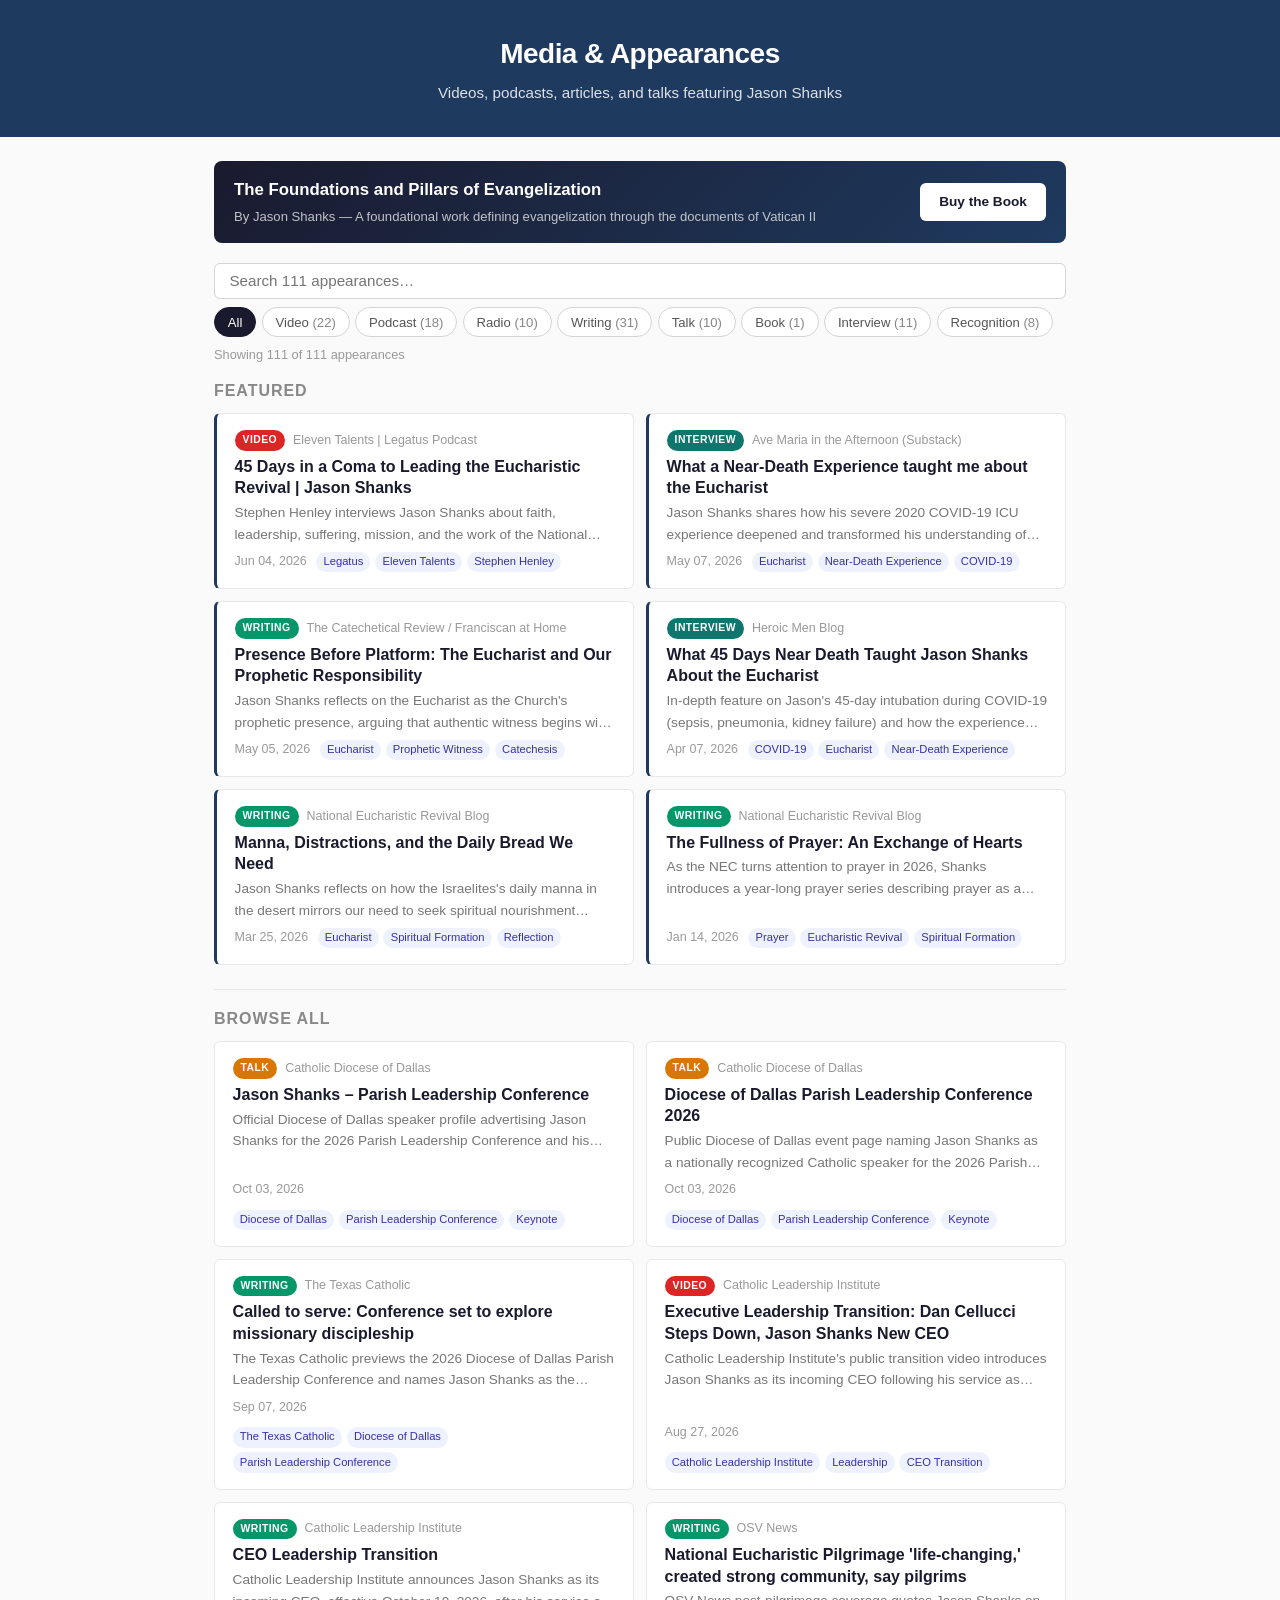
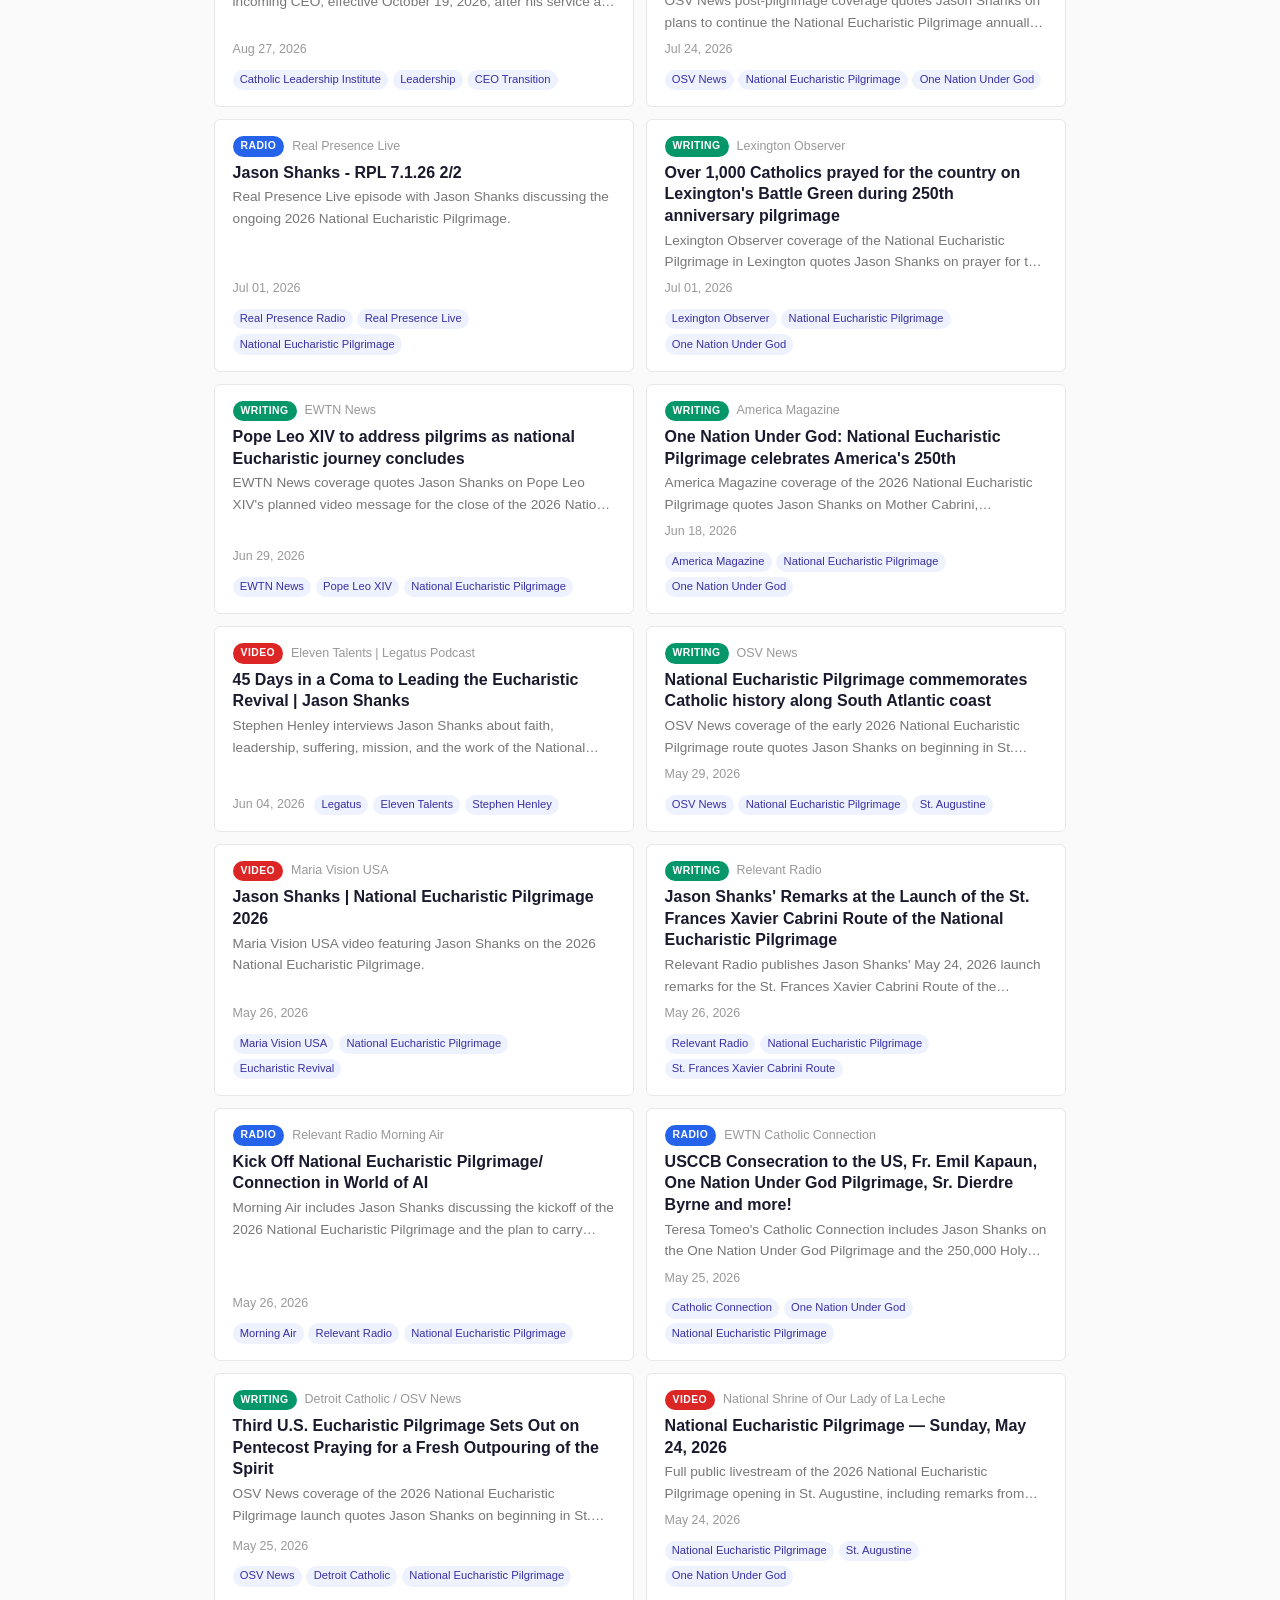
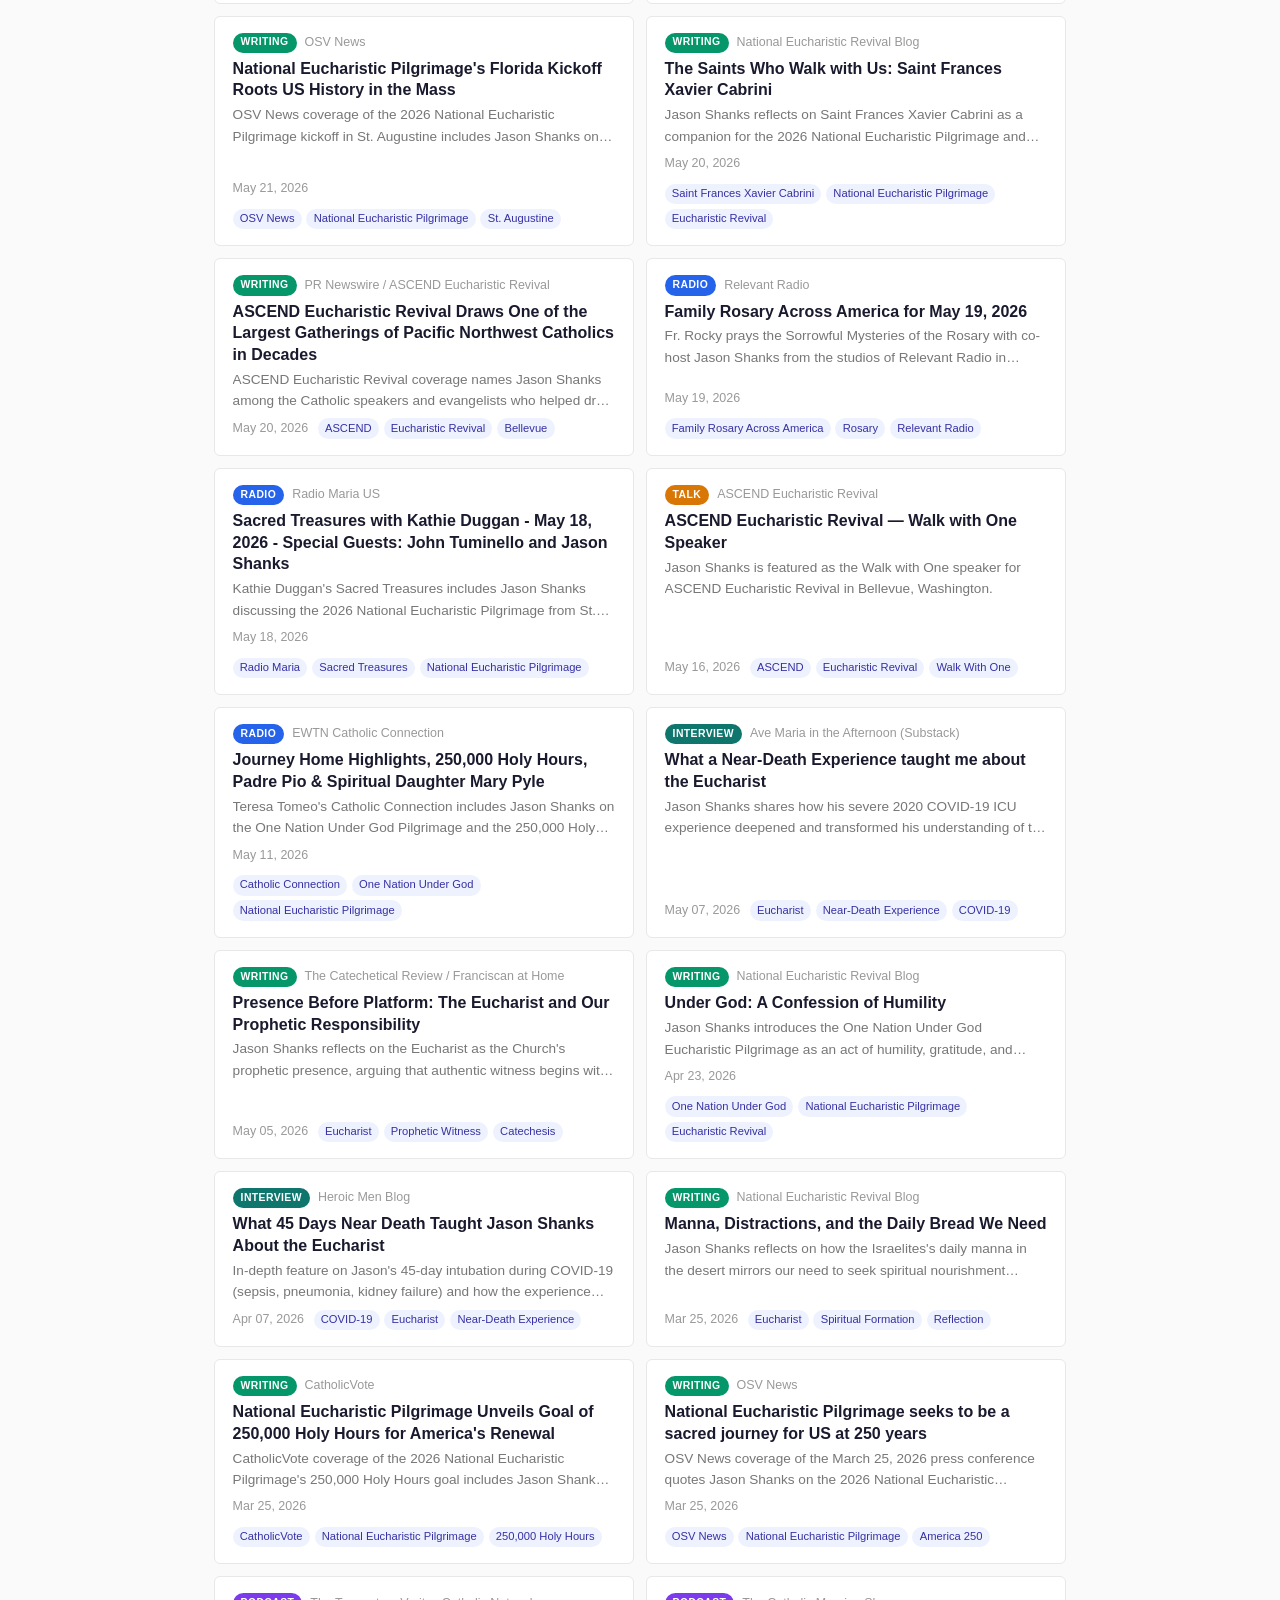
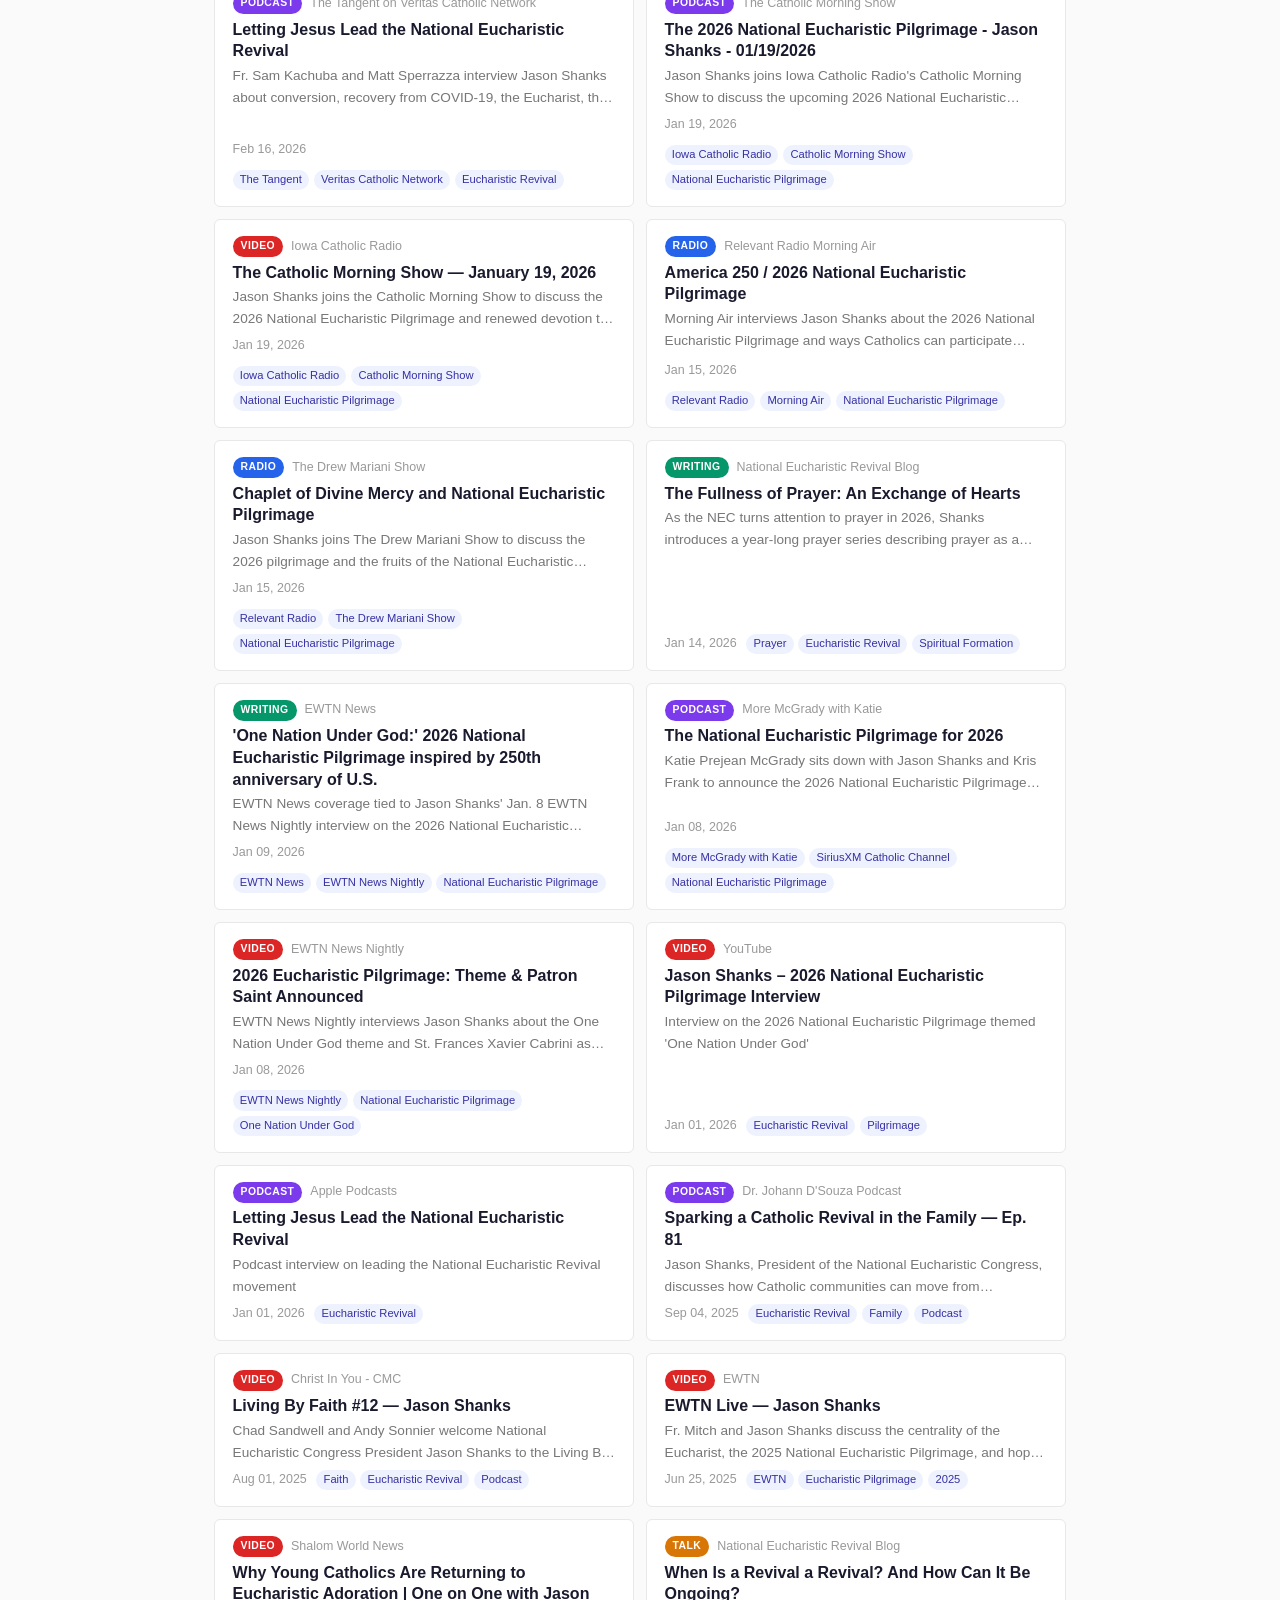
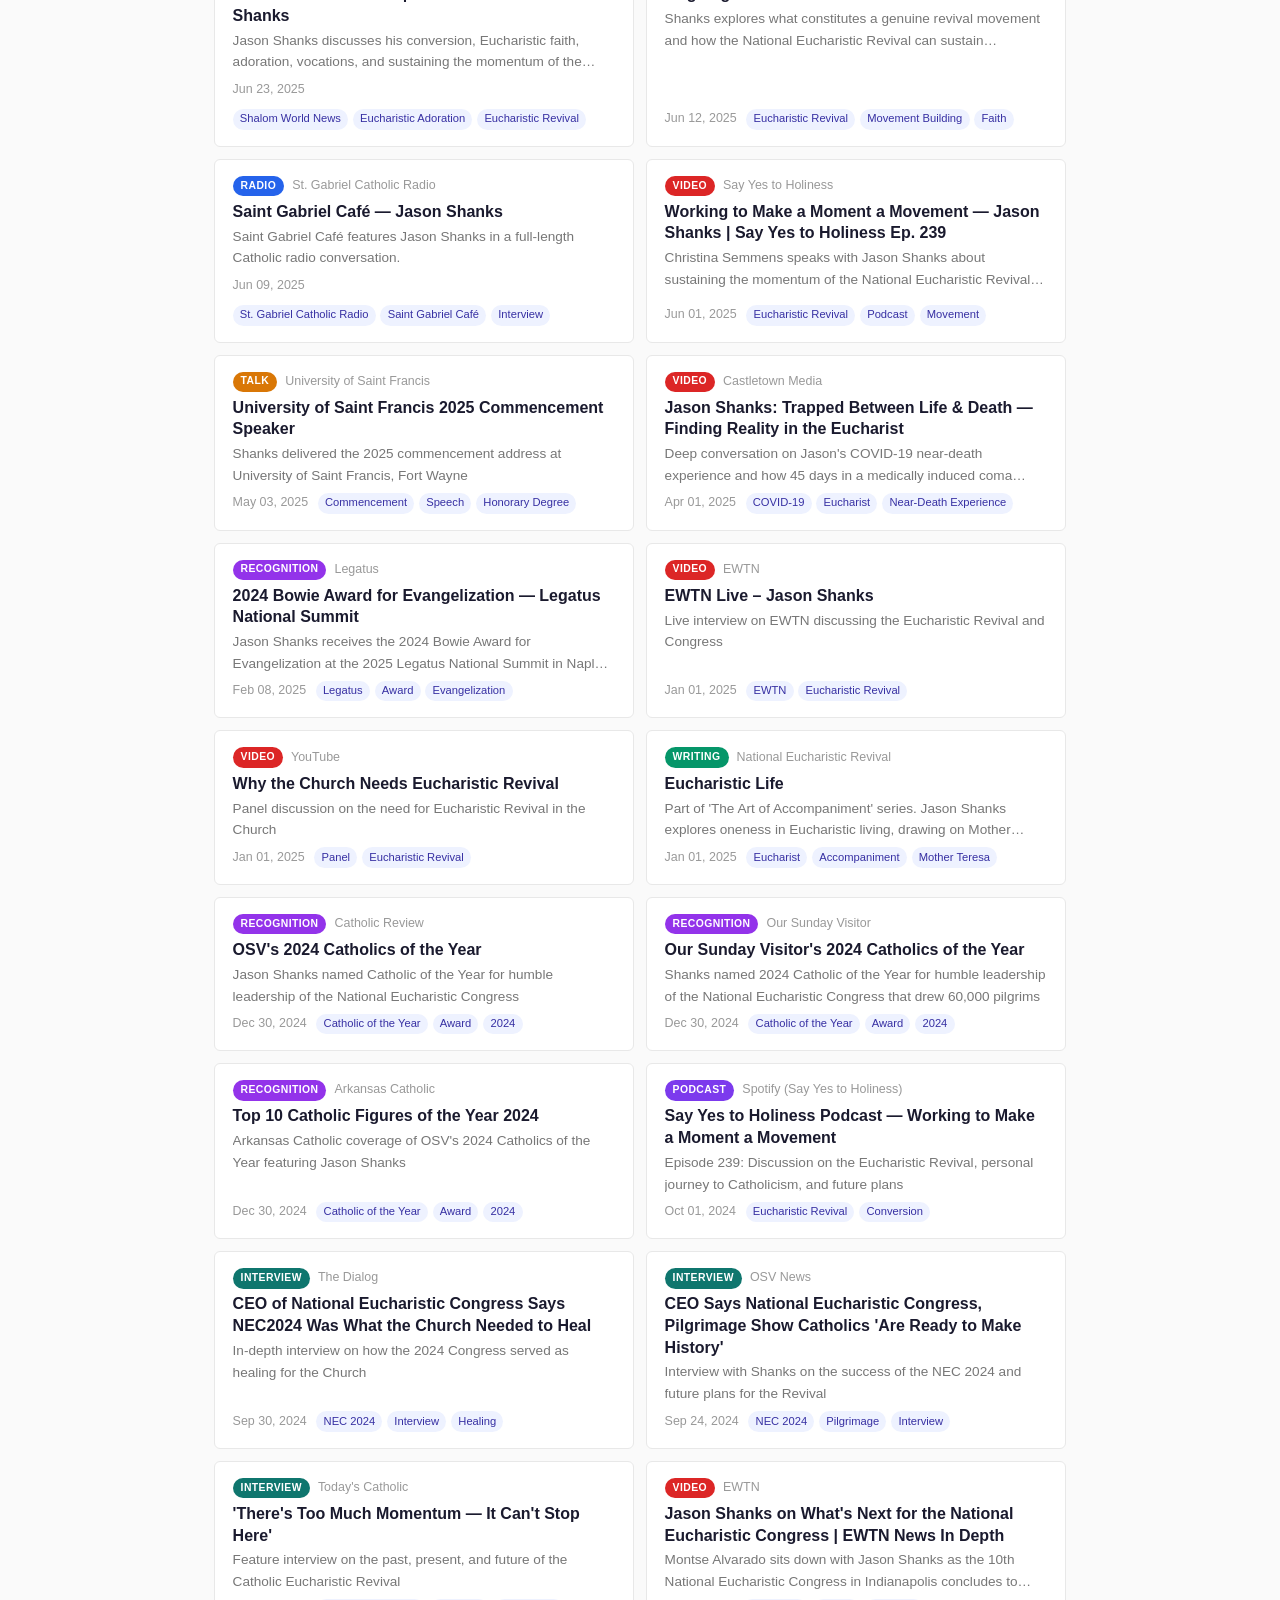
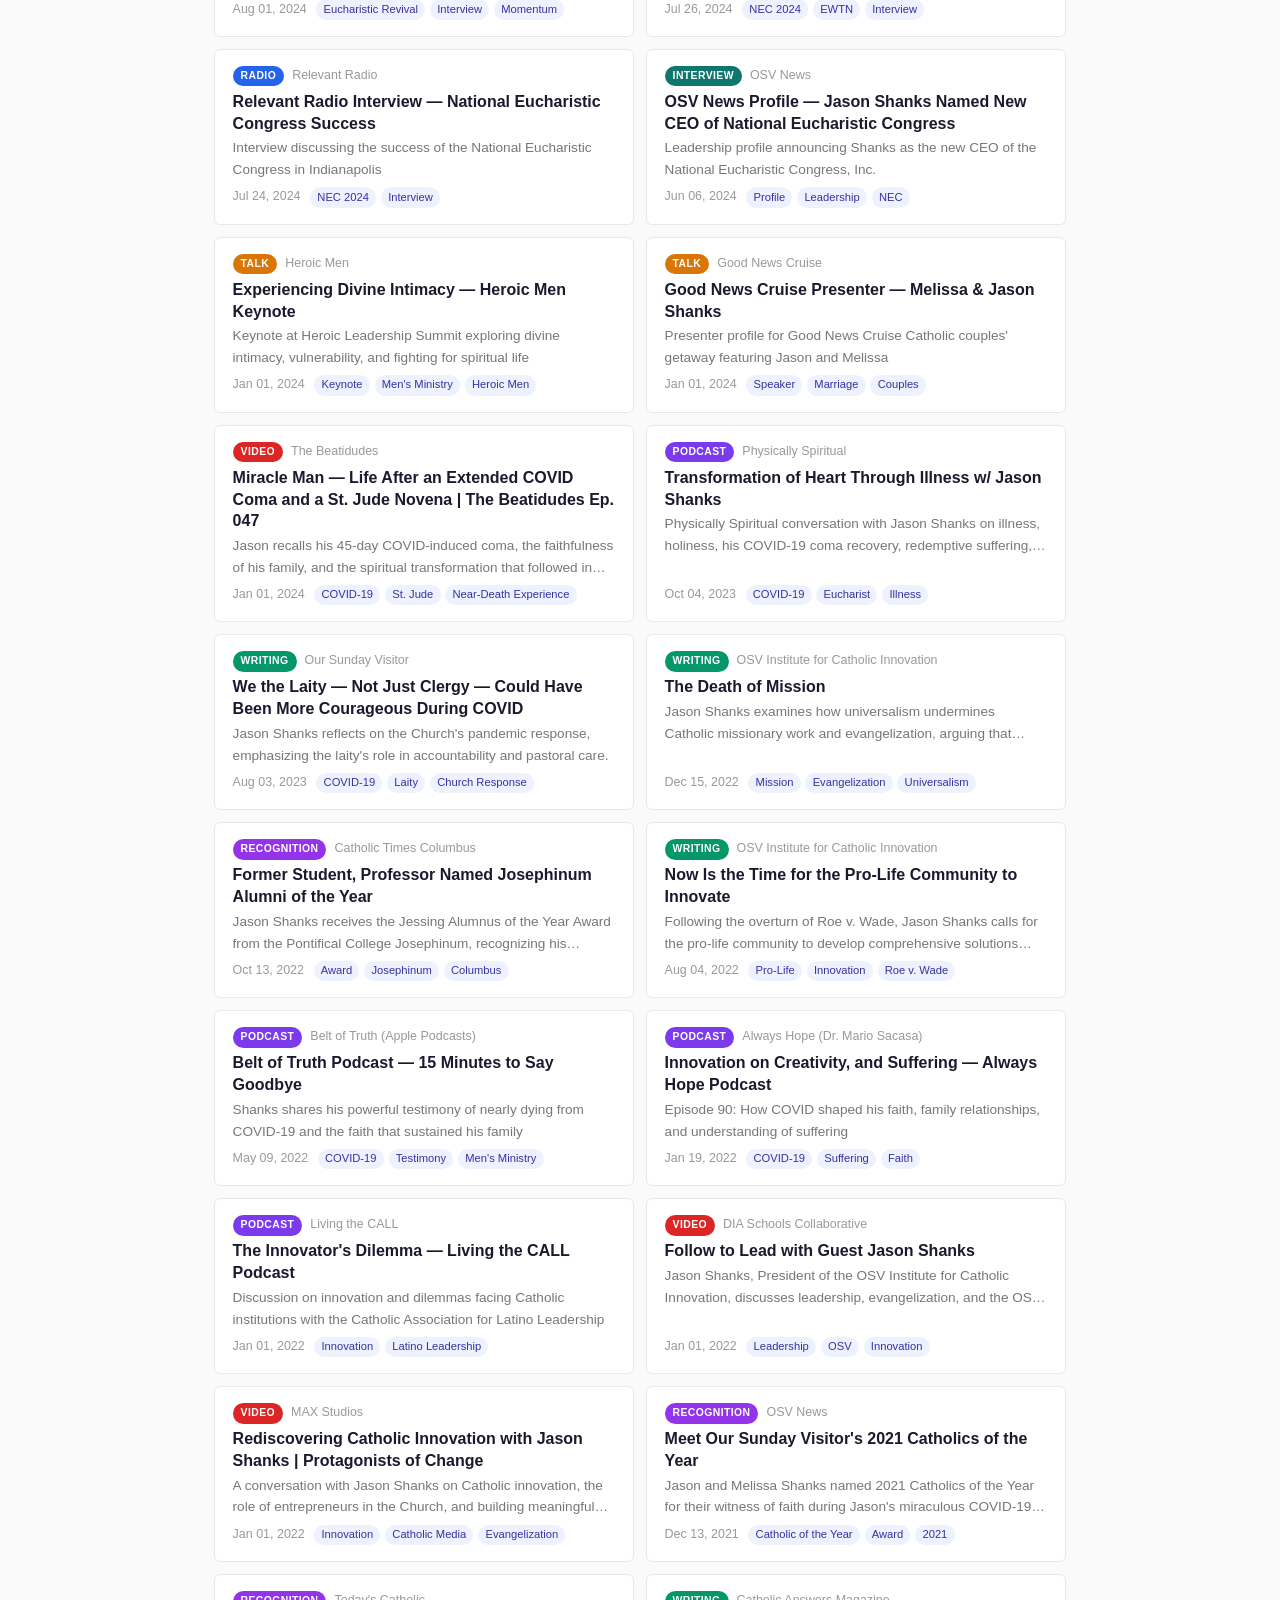
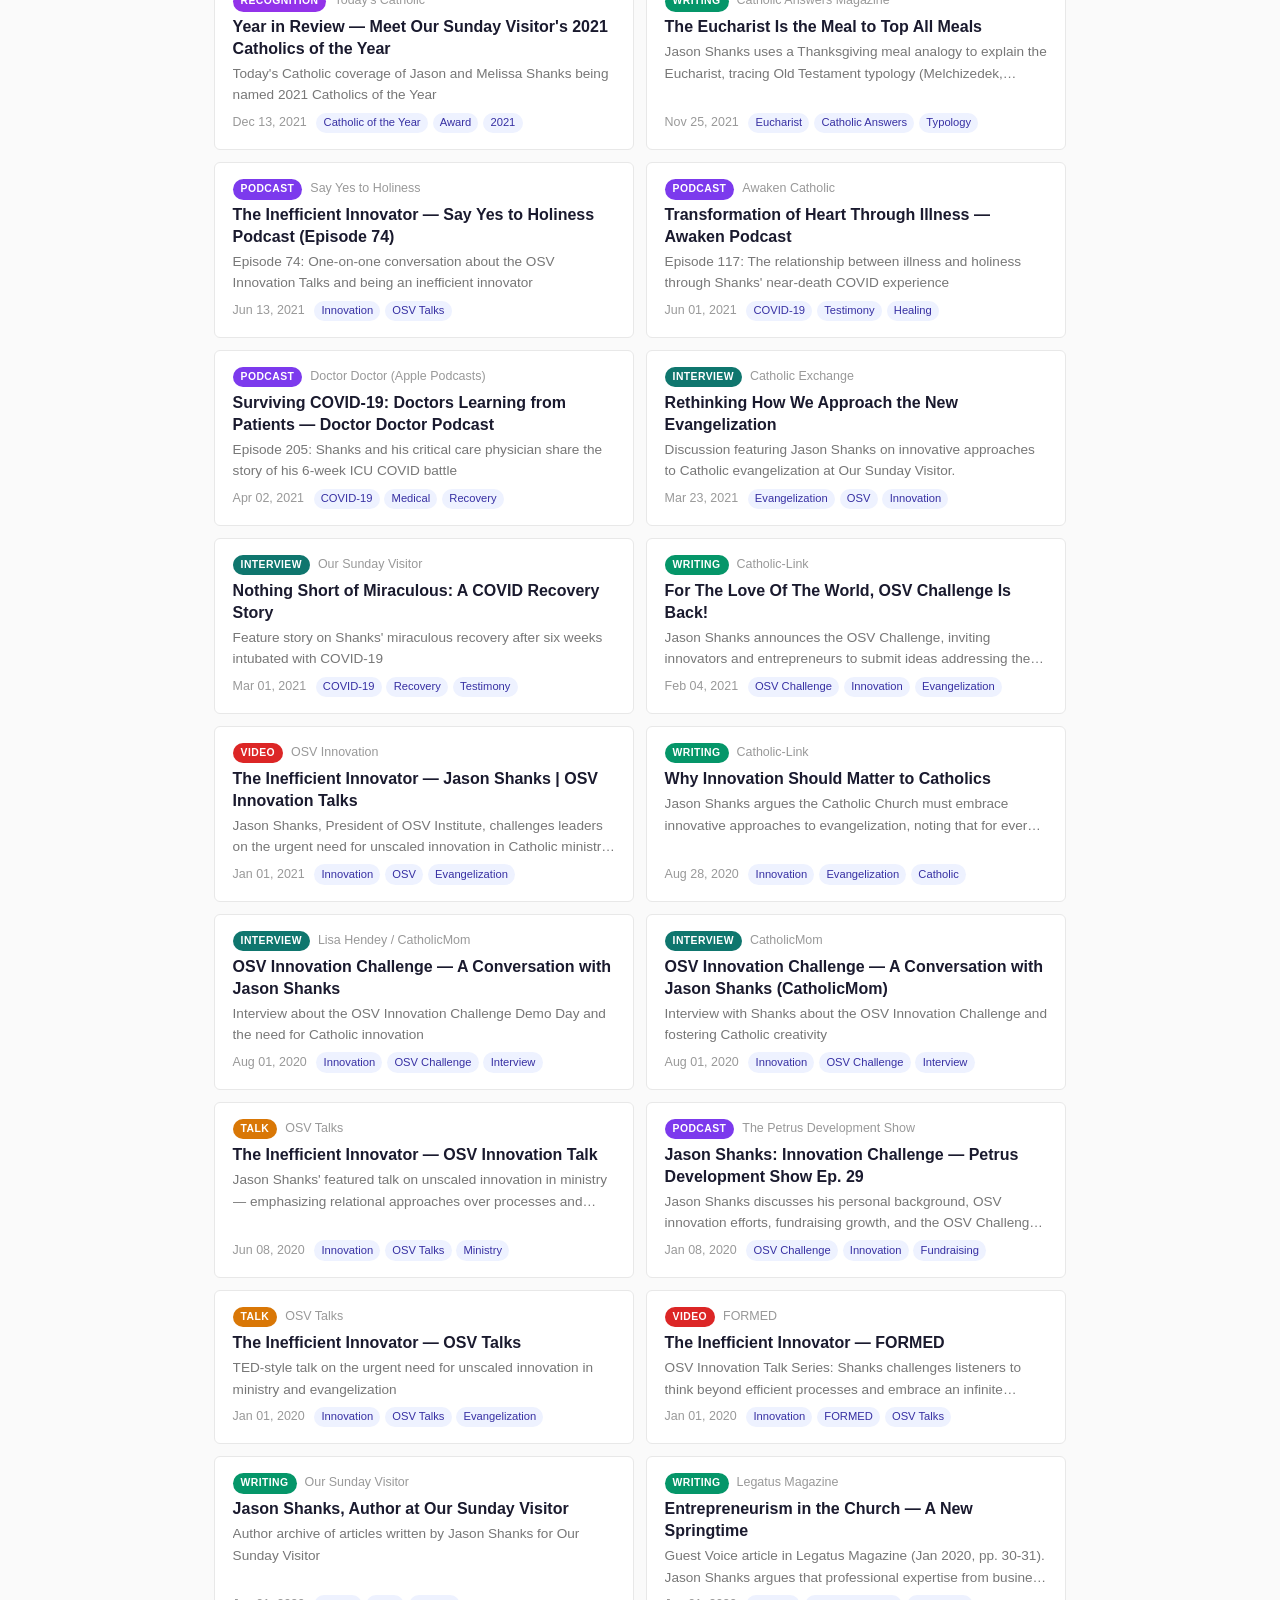
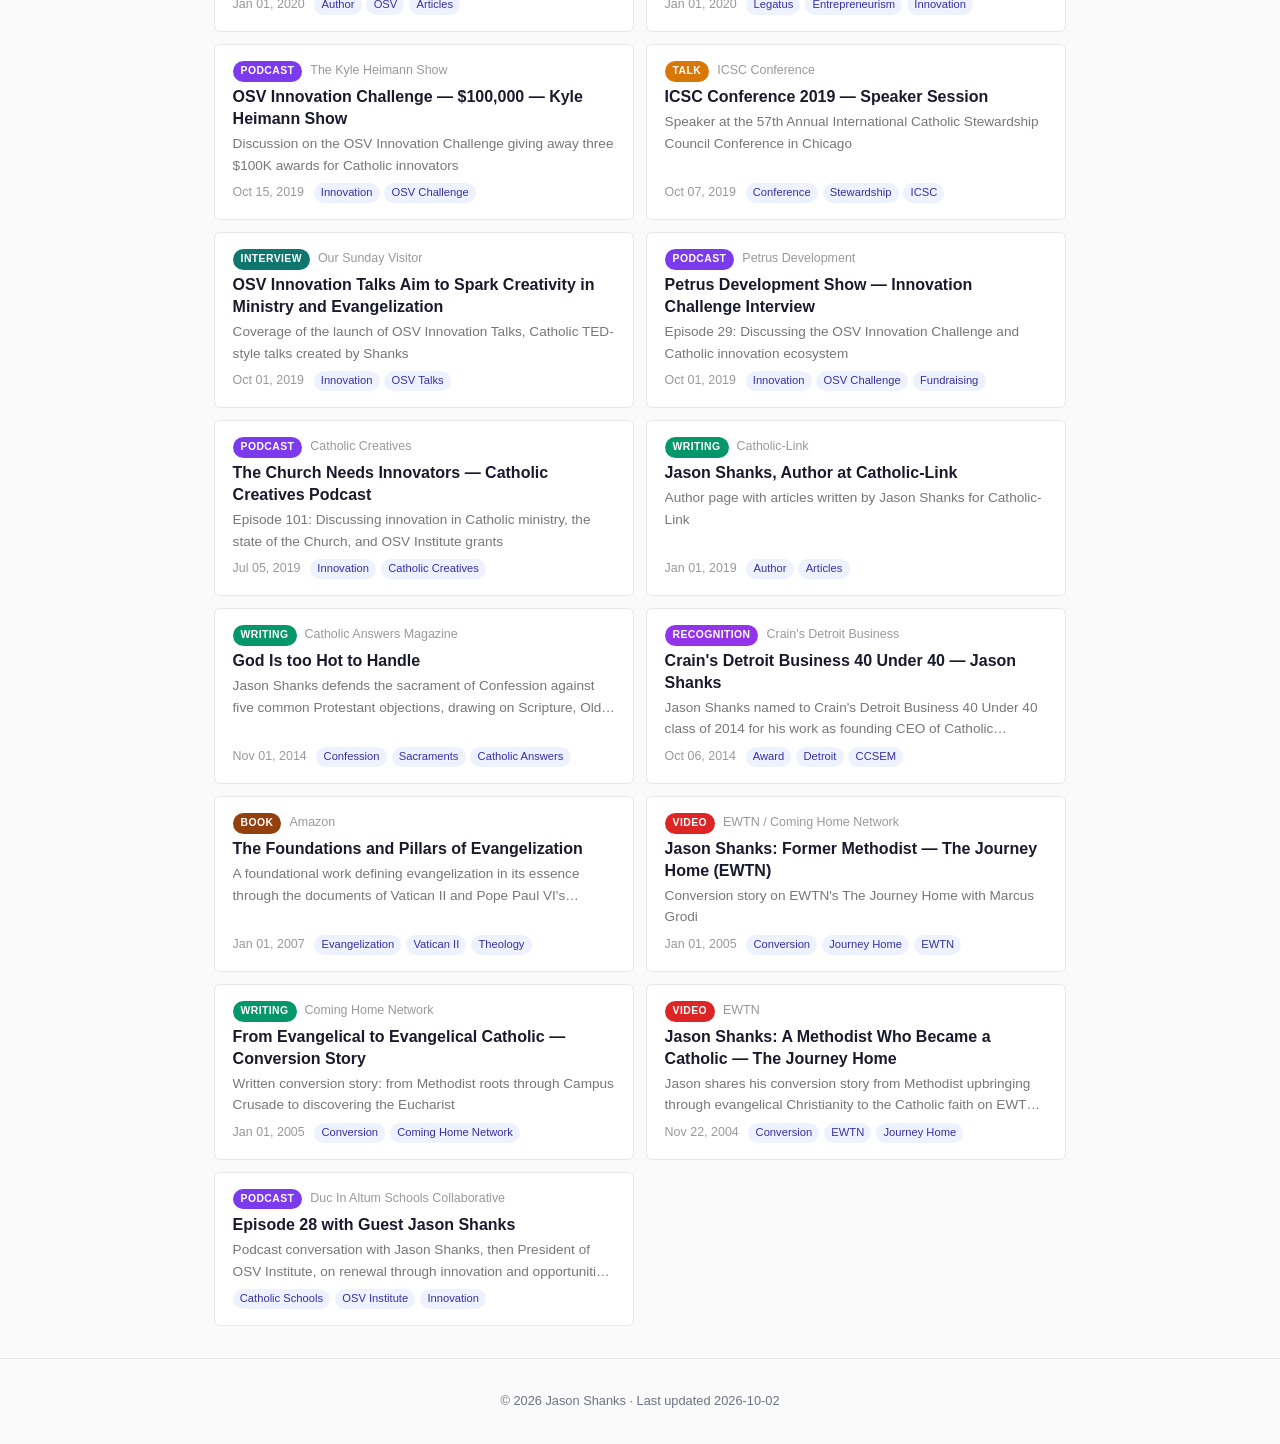
==== public/index.html @ f68cb401 "Add Dallas conference speaker profile" ====
<!DOCTYPE html>
<html lang="en">
<head>
  <meta charset="UTF-8">
  <meta name="viewport" content="width=device-width, initial-scale=1.0">
  <title>Media &amp; Appearances — Jason Shanks</title>
  <meta name="description" content="A living library of 111 media appearances by Jason Shanks — videos, podcasts, radio interviews, articles, and conference talks.">
  <meta property="og:title" content="Jason Shanks — Media &amp; Appearances">
  <meta property="og:description" content="111 videos, podcasts, articles, and talks by and featuring Jason Shanks.">
  <meta property="og:type" content="website">
  <link rel="canonical" href="https://jason-shanks-media.netlify.app/">
  <style>
    :root {
      --c-bg: #fafafa; --c-surface: #fff; --c-text: #1a1a2e;
      --c-muted: #6b7280; --c-accent: #1e3a5f;
      --c-border: #e5e7eb;
    }
    *, *::before, *::after { box-sizing: border-box; margin: 0; padding: 0; }
    body {
      font-family: -apple-system, BlinkMacSystemFont, "Segoe UI", Roboto,
        "Helvetica Neue", Arial, sans-serif;
      background: var(--c-bg); color: var(--c-text); line-height: 1.6;
      -webkit-font-smoothing: antialiased;
    }
    .jml-header {
      background: var(--c-accent); color: #fff;
      padding: 2rem 1.5rem; text-align: center;
    }
    .jml-header h1 { font-size: 1.75rem; font-weight: 700; letter-spacing: -.02em; margin-bottom: .25rem; }
    .jml-header p { font-size: .95rem; opacity: .85; }
    .jml-wrap { max-width: 900px; margin: 1.5rem auto 0; padding: 0 1.5rem; }
    .jml-footer {
      text-align: center; padding: 2rem 1rem; font-size: .8rem;
      color: var(--c-muted); border-top: 1px solid var(--c-border); margin-top: 2rem;
    }
    body.jml-embed .jml-header, body.jml-embed .jml-footer { display: none; }
    body.jml-embed { background: transparent; }

  /* ---------- Section Title ---------- */
  .jml-section-title { font-size: 1rem; font-weight: 600; color: #888;
    text-transform: uppercase; letter-spacing: .06em; margin-bottom: .6rem; }

  /* ---------- Featured Grid ---------- */
  .jml-featured-grid { display: grid;
    grid-template-columns: repeat(2, 1fr);
    gap: .75rem; margin-bottom: 1.5rem; }
  .jml-featured-grid .jml-card { border-left: 3px solid #1e3a5f; }

  /* ---------- Search & Filter Controls ---------- */
  .jml-controls { display: flex; flex-wrap: wrap; gap: .5rem; margin-bottom: .5rem; align-items: center; }
  .jml-search { flex: 1 1 240px; padding: .55rem .9rem; font-size: .95rem; font-family: inherit;
    border: 1px solid #d4d4d4; border-radius: 6px; background: #fff; }
  .jml-search:focus { outline: none; border-color: #1e3a5f; box-shadow: 0 0 0 3px rgba(30,58,95,.1); }
  .jml-filters { display: flex; gap: .35rem; flex-wrap: wrap; }
  .jml-fbtn { padding: .4rem .8rem; font-size: .82rem; font-family: inherit; font-weight: 500;
    border: 1px solid #d4d4d4; border-radius: 20px; background: #fff; color: #555;
    cursor: pointer; transition: all .15s; }
  .jml-fbtn:hover { border-color: #333; color: #333; }
  .jml-fbtn.active { background: #1a1a2e; color: #fff; border-color: #1a1a2e; }
  .jml-fcount { font-weight: 400; opacity: .7; }
  .jml-stats { font-size: .8rem; color: #999; margin-bottom: .8rem; }

  /* ---------- Card Grid (2 columns on desktop) ---------- */
  .jml-grid { display: grid; grid-template-columns: repeat(2, 1fr); gap: .75rem; }

  /* ---------- Card Styles ---------- */
  .jml-card { display: flex; flex-direction: column; padding: 1rem 1.1rem;
    border: 1px solid #e8e8e8; border-radius: 6px;
    text-decoration: none !important; color: inherit !important; background: #fff;
    transition: box-shadow .2s, transform .15s; }
  .jml-card:hover { box-shadow: 0 3px 10px rgba(0,0,0,.08); transform: translateY(-1px); }
  .jml-card[hidden] { display: none; }
  .jml-card-top { display: flex; align-items: center; gap: .5rem; margin-bottom: .3rem; }
  .jml-badge { display: inline-block; font-size: .65rem; font-weight: 600; text-transform: uppercase;
    letter-spacing: .04em; padding: .12rem .5rem; border-radius: 20px; color: #fff; }
  .jml-badge-Video { background: #dc2626; }
  .jml-badge-Podcast { background: #7c3aed; }
  .jml-badge-Radio { background: #2563eb; }
  .jml-badge-Writing { background: #059669; }
  .jml-badge-Talk { background: #d97706; }
  .jml-badge-Book { background: #92400e; }
  .jml-badge-Interview { background: #0f766e; }
  .jml-badge-Recognition { background: #9333ea; }
  .jml-source { font-size: .78rem; color: #999; }
  .jml-title { font-size: 1rem; font-weight: 600; line-height: 1.35; margin-bottom: .2rem; }
  .jml-desc { font-size: .85rem; color: #777; margin-bottom: .4rem;
    display: -webkit-box; -webkit-line-clamp: 2; -webkit-box-orient: vertical; overflow: hidden; }
  .jml-meta { display: flex; gap: .6rem; align-items: center; flex-wrap: wrap; margin-top: auto; }
  .jml-date { font-size: .78rem; color: #999; }
  .jml-tags { display: flex; gap: .3rem; flex-wrap: wrap; }
  .jml-tag { font-size: .7rem; padding: .08rem .45rem; background: #eef2ff; color: #3730a3; border-radius: 20px; }
  .jml-empty { text-align: center; padding: 2rem 1rem; color: #aaa; }

  /* ---------- CTA Banner ---------- */
  .jml-cta { display: flex; align-items: center; justify-content: space-between;
    padding: 1rem 1.25rem; margin-bottom: 1.2rem;
    background: linear-gradient(135deg, #1a1a2e 0%, #1e3a5f 100%);
    border-radius: 8px; color: #fff; text-decoration: none !important; gap: 1rem;
    transition: transform .15s, box-shadow .2s; }
  .jml-cta:hover { transform: translateY(-1px); box-shadow: 0 4px 14px rgba(30,58,95,.3); }
  .jml-cta-text { flex: 1; }
  .jml-cta-title { font-size: 1.05rem; font-weight: 700; margin-bottom: .15rem; color: #fff !important; }
  .jml-cta-sub { font-size: .82rem; opacity: .85; color: #e0e0e0 !important; }
  .jml-cta-btn { padding: .5rem 1.2rem; background: #fff; color: #1a1a2e;
    font-weight: 600; font-size: .85rem; border-radius: 6px; white-space: nowrap;
    text-decoration: none !important; }

  /* ---------- Section Divider ---------- */
  .jml-divider { border: none; border-top: 1px solid #e5e7eb; margin: 1.5rem 0 1rem; }

  /* ---------- Mobile (single column, stacked controls) ---------- */
  @media (max-width: 680px) {
    .jml-controls { flex-direction: column; }
    .jml-search { width: 100%; }
    .jml-title { font-size: .92rem; }
    .jml-featured-grid { grid-template-columns: 1fr; }
    .jml-grid { grid-template-columns: 1fr; }
    .jml-cta { flex-direction: column; text-align: center; }
  }

  </style>
</head>
<body>

  <header class="jml-header">
    <h1>Media &amp; Appearances</h1>
    <p>Videos, podcasts, articles, and talks featuring Jason Shanks</p>
  </header>

  <div class="jml-wrap">

    <a href="https://www.amazon.com/dp/B09J36FDP5" target="_blank" rel="noopener noreferrer" class="jml-cta">
      <div class="jml-cta-text">
        <div class="jml-cta-title">The Foundations and Pillars of Evangelization</div>
        <div class="jml-cta-sub">By Jason Shanks &mdash; A foundational work defining evangelization through the documents of Vatican II</div>
      </div>
      <span class="jml-cta-btn">Buy the Book</span>
    </a>

    <div class="jml-controls">
      <input type="search" class="jml-search" id="jml-search"
             placeholder="Search 111 appearances…"
             aria-label="Search media library">
      <div class="jml-filters" id="jml-filters" role="group" aria-label="Filter by category">
      <button class="jml-fbtn active" data-cat="All">All</button>
      <button class="jml-fbtn" data-cat="Video">Video <span class="jml-fcount">(22)</span></button>
      <button class="jml-fbtn" data-cat="Podcast">Podcast <span class="jml-fcount">(18)</span></button>
      <button class="jml-fbtn" data-cat="Radio">Radio <span class="jml-fcount">(10)</span></button>
      <button class="jml-fbtn" data-cat="Writing">Writing <span class="jml-fcount">(31)</span></button>
      <button class="jml-fbtn" data-cat="Talk">Talk <span class="jml-fcount">(10)</span></button>
      <button class="jml-fbtn" data-cat="Book">Book <span class="jml-fcount">(1)</span></button>
      <button class="jml-fbtn" data-cat="Interview">Interview <span class="jml-fcount">(11)</span></button>
      <button class="jml-fbtn" data-cat="Recognition">Recognition <span class="jml-fcount">(8)</span></button>

      </div>
    </div>
    <div class="jml-stats" id="jml-stats" aria-live="polite">Showing 111 of 111 appearances</div>

    <h2 class="jml-section-title">Featured</h2>
    <div class="jml-featured-grid">
<a href="https://www.youtube.com/watch?v=NBv9LXB83_w" target="_blank" rel="noopener noreferrer" class="jml-card jml-featured" data-category="Video">
  <div class="jml-card-top">
    <span class="jml-badge jml-badge-Video">Video</span>
    <span class="jml-source">Eleven Talents | Legatus Podcast</span>
  </div>
  <div class="jml-title">45 Days in a Coma to Leading the Eucharistic Revival | Jason Shanks</div>
  <div class="jml-desc">Stephen Henley interviews Jason Shanks about faith, leadership, suffering, mission, and the work of the National Eucharistic Revival.</div>
  <div class="jml-meta"><span class="jml-date">Jun 04, 2026</span><div class="jml-tags"><span class="jml-tag">Legatus</span><span class="jml-tag">Eleven Talents</span><span class="jml-tag">Stephen Henley</span></div></div>
</a>
<a href="https://avemariapm.substack.com/p/what-a-near-death-experience-taught" target="_blank" rel="noopener noreferrer" class="jml-card jml-featured" data-category="Interview">
  <div class="jml-card-top">
    <span class="jml-badge jml-badge-Interview">Interview</span>
    <span class="jml-source">Ave Maria in the Afternoon (Substack)</span>
  </div>
  <div class="jml-title">What a Near-Death Experience taught me about the Eucharist</div>
  <div class="jml-desc">Jason Shanks shares how his severe 2020 COVID-19 ICU experience deepened and transformed his understanding of the Eucharist.</div>
  <div class="jml-meta"><span class="jml-date">May 07, 2026</span><div class="jml-tags"><span class="jml-tag">Eucharist</span><span class="jml-tag">Near-Death Experience</span><span class="jml-tag">COVID-19</span></div></div>
</a>
<a href="https://franciscanathome.com/the-catechetical-review/articles/presence-platform-eucharist-and-our-prophetic-responsibility" target="_blank" rel="noopener noreferrer" class="jml-card jml-featured" data-category="Writing">
  <div class="jml-card-top">
    <span class="jml-badge jml-badge-Writing">Writing</span>
    <span class="jml-source">The Catechetical Review / Franciscan at Home</span>
  </div>
  <div class="jml-title">Presence Before Platform: The Eucharist and Our Prophetic Responsibility</div>
  <div class="jml-desc">Jason Shanks reflects on the Eucharist as the Church&#x27;s prophetic presence, arguing that authentic witness begins with Eucharistic presence before public platform.</div>
  <div class="jml-meta"><span class="jml-date">May 05, 2026</span><div class="jml-tags"><span class="jml-tag">Eucharist</span><span class="jml-tag">Prophetic Witness</span><span class="jml-tag">Catechesis</span></div></div>
</a>
<a href="https://blog.heroicmen.org/p/what-45-days-near-death-taught-jason" target="_blank" rel="noopener noreferrer" class="jml-card jml-featured" data-category="Interview">
  <div class="jml-card-top">
    <span class="jml-badge jml-badge-Interview">Interview</span>
    <span class="jml-source">Heroic Men Blog</span>
  </div>
  <div class="jml-title">What 45 Days Near Death Taught Jason Shanks About the Eucharist</div>
  <div class="jml-desc">In-depth feature on Jason&#x27;s 45-day intubation during COVID-19 (sepsis, pneumonia, kidney failure) and how the experience transformed his Eucharistic faith</div>
  <div class="jml-meta"><span class="jml-date">Apr 07, 2026</span><div class="jml-tags"><span class="jml-tag">COVID-19</span><span class="jml-tag">Eucharist</span><span class="jml-tag">Near-Death Experience</span></div></div>
</a>
<a href="https://www.eucharisticrevival.org/post/manna-distractions-and-the-daily-bread-we-need" target="_blank" rel="noopener noreferrer" class="jml-card jml-featured" data-category="Writing">
  <div class="jml-card-top">
    <span class="jml-badge jml-badge-Writing">Writing</span>
    <span class="jml-source">National Eucharistic Revival Blog</span>
  </div>
  <div class="jml-title">Manna, Distractions, and the Daily Bread We Need</div>
  <div class="jml-desc">Jason Shanks reflects on how the Israelites&#x27;s daily manna in the desert mirrors our need to seek spiritual nourishment without distraction in daily life</div>
  <div class="jml-meta"><span class="jml-date">Mar 25, 2026</span><div class="jml-tags"><span class="jml-tag">Eucharist</span><span class="jml-tag">Spiritual Formation</span><span class="jml-tag">Reflection</span></div></div>
</a>
<a href="https://www.eucharisticrevival.org/post/the-fullness-of-prayer-an-exchange-of-hearts" target="_blank" rel="noopener noreferrer" class="jml-card jml-featured" data-category="Writing">
  <div class="jml-card-top">
    <span class="jml-badge jml-badge-Writing">Writing</span>
    <span class="jml-source">National Eucharistic Revival Blog</span>
  </div>
  <div class="jml-title">The Fullness of Prayer: An Exchange of Hearts</div>
  <div class="jml-desc">As the NEC turns attention to prayer in 2026, Shanks introduces a year-long prayer series describing prayer as a profound mutual exchange with God</div>
  <div class="jml-meta"><span class="jml-date">Jan 14, 2026</span><div class="jml-tags"><span class="jml-tag">Prayer</span><span class="jml-tag">Eucharistic Revival</span><span class="jml-tag">Spiritual Formation</span></div></div>
</a>
    </div>

    <hr class="jml-divider">

    <h2 class="jml-section-title">Browse All</h2>
    <main class="jml-grid" id="jml-grid">
<a href="https://conference.dallascatholic.org/speakers/jason-shanks/" target="_blank" rel="noopener noreferrer" class="jml-card" data-category="Talk">
  <div class="jml-card-top">
    <span class="jml-badge jml-badge-Talk">Talk</span>
    <span class="jml-source">Catholic Diocese of Dallas</span>
  </div>
  <div class="jml-title">Jason Shanks – Parish Leadership Conference</div>
  <div class="jml-desc">Official Diocese of Dallas speaker profile advertising Jason Shanks for the 2026 Parish Leadership Conference and his English-language session, &quot;Missionary Discipleship: Called and Sent Forth.&quot;</div>
  <div class="jml-meta"><span class="jml-date">Oct 03, 2026</span><div class="jml-tags"><span class="jml-tag">Diocese of Dallas</span><span class="jml-tag">Parish Leadership Conference</span><span class="jml-tag">Keynote</span></div></div>
</a>
<a href="https://dallascatholic.org/event/diocese-of-dallas-parish-leadership-conference-2026/" target="_blank" rel="noopener noreferrer" class="jml-card" data-category="Talk">
  <div class="jml-card-top">
    <span class="jml-badge jml-badge-Talk">Talk</span>
    <span class="jml-source">Catholic Diocese of Dallas</span>
  </div>
  <div class="jml-title">Diocese of Dallas Parish Leadership Conference 2026</div>
  <div class="jml-desc">Public Diocese of Dallas event page naming Jason Shanks as a nationally recognized Catholic speaker for the 2026 Parish Leadership Conference at Bishop Lynch High School.</div>
  <div class="jml-meta"><span class="jml-date">Oct 03, 2026</span><div class="jml-tags"><span class="jml-tag">Diocese of Dallas</span><span class="jml-tag">Parish Leadership Conference</span><span class="jml-tag">Keynote</span></div></div>
</a>
<a href="https://texascatholic.com/called-to-serve-conference-set-to-explore-missionary-discipleship/" target="_blank" rel="noopener noreferrer" class="jml-card" data-category="Writing">
  <div class="jml-card-top">
    <span class="jml-badge jml-badge-Writing">Writing</span>
    <span class="jml-source">The Texas Catholic</span>
  </div>
  <div class="jml-title">Called to serve: Conference set to explore missionary discipleship</div>
  <div class="jml-desc">The Texas Catholic previews the 2026 Diocese of Dallas Parish Leadership Conference and names Jason Shanks as the English-language keynote speaker on missionary discipleship.</div>
  <div class="jml-meta"><span class="jml-date">Sep 07, 2026</span><div class="jml-tags"><span class="jml-tag">The Texas Catholic</span><span class="jml-tag">Diocese of Dallas</span><span class="jml-tag">Parish Leadership Conference</span></div></div>
</a>
<a href="https://vimeo.com/1221796406" target="_blank" rel="noopener noreferrer" class="jml-card" data-category="Video">
  <div class="jml-card-top">
    <span class="jml-badge jml-badge-Video">Video</span>
    <span class="jml-source">Catholic Leadership Institute</span>
  </div>
  <div class="jml-title">Executive Leadership Transition: Dan Cellucci Steps Down, Jason Shanks New CEO</div>
  <div class="jml-desc">Catholic Leadership Institute&#x27;s public transition video introduces Jason Shanks as its incoming CEO following his service as president of the National Eucharistic Congress.</div>
  <div class="jml-meta"><span class="jml-date">Aug 27, 2026</span><div class="jml-tags"><span class="jml-tag">Catholic Leadership Institute</span><span class="jml-tag">Leadership</span><span class="jml-tag">CEO Transition</span></div></div>
</a>
<a href="https://www.catholicleaders.org/news/executive-leadership-transition" target="_blank" rel="noopener noreferrer" class="jml-card" data-category="Writing">
  <div class="jml-card-top">
    <span class="jml-badge jml-badge-Writing">Writing</span>
    <span class="jml-source">Catholic Leadership Institute</span>
  </div>
  <div class="jml-title">CEO Leadership Transition</div>
  <div class="jml-desc">Catholic Leadership Institute announces Jason Shanks as its incoming CEO, effective October 19, 2026, after his service as president of the National Eucharistic Congress.</div>
  <div class="jml-meta"><span class="jml-date">Aug 27, 2026</span><div class="jml-tags"><span class="jml-tag">Catholic Leadership Institute</span><span class="jml-tag">Leadership</span><span class="jml-tag">CEO Transition</span></div></div>
</a>
<a href="https://www.osvnews.com/national-eucharistic-pilgrimage-life-changing-created-strong-community-say-pilgrims/" target="_blank" rel="noopener noreferrer" class="jml-card" data-category="Writing">
  <div class="jml-card-top">
    <span class="jml-badge jml-badge-Writing">Writing</span>
    <span class="jml-source">OSV News</span>
  </div>
  <div class="jml-title">National Eucharistic Pilgrimage &#x27;life-changing,&#x27; created strong community, say pilgrims</div>
  <div class="jml-desc">OSV News post-pilgrimage coverage quotes Jason Shanks on plans to continue the National Eucharistic Pilgrimage annually through at least 2029 and the Eucharist as God&#x27;s answer for healing, conversion, and unity.</div>
  <div class="jml-meta"><span class="jml-date">Jul 24, 2026</span><div class="jml-tags"><span class="jml-tag">OSV News</span><span class="jml-tag">National Eucharistic Pilgrimage</span><span class="jml-tag">One Nation Under God</span></div></div>
</a>
<a href="https://podcasts.apple.com/us/podcast/jason-shanks-rpl-7-1-26-2-2/id878903086?i=1000775064213" target="_blank" rel="noopener noreferrer" class="jml-card" data-category="Radio">
  <div class="jml-card-top">
    <span class="jml-badge jml-badge-Radio">Radio</span>
    <span class="jml-source">Real Presence Live</span>
  </div>
  <div class="jml-title">Jason Shanks - RPL 7.1.26 2/2</div>
  <div class="jml-desc">Real Presence Live episode with Jason Shanks discussing the ongoing 2026 National Eucharistic Pilgrimage.</div>
  <div class="jml-meta"><span class="jml-date">Jul 01, 2026</span><div class="jml-tags"><span class="jml-tag">Real Presence Radio</span><span class="jml-tag">Real Presence Live</span><span class="jml-tag">National Eucharistic Pilgrimage</span></div></div>
</a>
<a href="https://lexobserver.org/2026/07/01/national-eucharistic-congress-prays-for-country-on-lexington-battle-green/" target="_blank" rel="noopener noreferrer" class="jml-card" data-category="Writing">
  <div class="jml-card-top">
    <span class="jml-badge jml-badge-Writing">Writing</span>
    <span class="jml-source">Lexington Observer</span>
  </div>
  <div class="jml-title">Over 1,000 Catholics prayed for the country on Lexington&#x27;s Battle Green during 250th anniversary pilgrimage</div>
  <div class="jml-desc">Lexington Observer coverage of the National Eucharistic Pilgrimage in Lexington quotes Jason Shanks on prayer for the country during America&#x27;s 250th anniversary.</div>
  <div class="jml-meta"><span class="jml-date">Jul 01, 2026</span><div class="jml-tags"><span class="jml-tag">Lexington Observer</span><span class="jml-tag">National Eucharistic Pilgrimage</span><span class="jml-tag">One Nation Under God</span></div></div>
</a>
<a href="https://www.ewtnnews.com/world/us/pope-leo-xiv-to-address-pilgrims-as-national-eucharistic-journey-concludes" target="_blank" rel="noopener noreferrer" class="jml-card" data-category="Writing">
  <div class="jml-card-top">
    <span class="jml-badge jml-badge-Writing">Writing</span>
    <span class="jml-source">EWTN News</span>
  </div>
  <div class="jml-title">Pope Leo XIV to address pilgrims as national Eucharistic journey concludes</div>
  <div class="jml-desc">EWTN News coverage quotes Jason Shanks on Pope Leo XIV&#x27;s planned video message for the close of the 2026 National Eucharistic Pilgrimage in Philadelphia.</div>
  <div class="jml-meta"><span class="jml-date">Jun 29, 2026</span><div class="jml-tags"><span class="jml-tag">EWTN News</span><span class="jml-tag">Pope Leo XIV</span><span class="jml-tag">National Eucharistic Pilgrimage</span></div></div>
</a>
<a href="https://www.americamagazine.org/politics-society/dispatches/2026/06/18/national-eucharistic-pilgrimage-america-250th-cabrini-immigration/" target="_blank" rel="noopener noreferrer" class="jml-card" data-category="Writing">
  <div class="jml-card-top">
    <span class="jml-badge jml-badge-Writing">Writing</span>
    <span class="jml-source">America Magazine</span>
  </div>
  <div class="jml-title">One Nation Under God: National Eucharistic Pilgrimage celebrates America&#x27;s 250th</div>
  <div class="jml-desc">America Magazine coverage of the 2026 National Eucharistic Pilgrimage quotes Jason Shanks on Mother Cabrini, Eucharistic service, national belonging, and Catholic history before 1776.</div>
  <div class="jml-meta"><span class="jml-date">Jun 18, 2026</span><div class="jml-tags"><span class="jml-tag">America Magazine</span><span class="jml-tag">National Eucharistic Pilgrimage</span><span class="jml-tag">One Nation Under God</span></div></div>
</a>
<a href="https://www.youtube.com/watch?v=NBv9LXB83_w" target="_blank" rel="noopener noreferrer" class="jml-card" data-category="Video">
  <div class="jml-card-top">
    <span class="jml-badge jml-badge-Video">Video</span>
    <span class="jml-source">Eleven Talents | Legatus Podcast</span>
  </div>
  <div class="jml-title">45 Days in a Coma to Leading the Eucharistic Revival | Jason Shanks</div>
  <div class="jml-desc">Stephen Henley interviews Jason Shanks about faith, leadership, suffering, mission, and the work of the National Eucharistic Revival.</div>
  <div class="jml-meta"><span class="jml-date">Jun 04, 2026</span><div class="jml-tags"><span class="jml-tag">Legatus</span><span class="jml-tag">Eleven Talents</span><span class="jml-tag">Stephen Henley</span></div></div>
</a>
<a href="https://www.osvnews.com/national-eucharistic-pilgrimage-commemorates-catholic-history-along-south-atlantic-coast/" target="_blank" rel="noopener noreferrer" class="jml-card" data-category="Writing">
  <div class="jml-card-top">
    <span class="jml-badge jml-badge-Writing">Writing</span>
    <span class="jml-source">OSV News</span>
  </div>
  <div class="jml-title">National Eucharistic Pilgrimage commemorates Catholic history along South Atlantic coast</div>
  <div class="jml-desc">OSV News coverage of the early 2026 National Eucharistic Pilgrimage route quotes Jason Shanks on beginning in St. Augustine and returning to the Catholic roots of Mass and the Eucharist.</div>
  <div class="jml-meta"><span class="jml-date">May 29, 2026</span><div class="jml-tags"><span class="jml-tag">OSV News</span><span class="jml-tag">National Eucharistic Pilgrimage</span><span class="jml-tag">St. Augustine</span></div></div>
</a>
<a href="https://www.youtube.com/watch?v=NTOhhGqPCdk" target="_blank" rel="noopener noreferrer" class="jml-card" data-category="Video">
  <div class="jml-card-top">
    <span class="jml-badge jml-badge-Video">Video</span>
    <span class="jml-source">Maria Vision USA</span>
  </div>
  <div class="jml-title">Jason Shanks | National Eucharistic Pilgrimage 2026</div>
  <div class="jml-desc">Maria Vision USA video featuring Jason Shanks on the 2026 National Eucharistic Pilgrimage.</div>
  <div class="jml-meta"><span class="jml-date">May 26, 2026</span><div class="jml-tags"><span class="jml-tag">Maria Vision USA</span><span class="jml-tag">National Eucharistic Pilgrimage</span><span class="jml-tag">Eucharistic Revival</span></div></div>
</a>
<a href="https://relevantradio.com/2026/05/jason-shanks-remarks-at-the-launch-of-the-st-frances-xavier-cabrini-route-of-the-national-eucharistic-pilgrimage/" target="_blank" rel="noopener noreferrer" class="jml-card" data-category="Writing">
  <div class="jml-card-top">
    <span class="jml-badge jml-badge-Writing">Writing</span>
    <span class="jml-source">Relevant Radio</span>
  </div>
  <div class="jml-title">Jason Shanks&#x27; Remarks at the Launch of the St. Frances Xavier Cabrini Route of the National Eucharistic Pilgrimage</div>
  <div class="jml-desc">Relevant Radio publishes Jason Shanks&#x27; May 24, 2026 launch remarks for the St. Frances Xavier Cabrini Route of the National Eucharistic Pilgrimage.</div>
  <div class="jml-meta"><span class="jml-date">May 26, 2026</span><div class="jml-tags"><span class="jml-tag">Relevant Radio</span><span class="jml-tag">National Eucharistic Pilgrimage</span><span class="jml-tag">St. Frances Xavier Cabrini Route</span></div></div>
</a>
<a href="https://omny.fm/shows/morning-air/kick-off-national-eucharistic-pilgrimage-connection-in-world-of-ai" target="_blank" rel="noopener noreferrer" class="jml-card" data-category="Radio">
  <div class="jml-card-top">
    <span class="jml-badge jml-badge-Radio">Radio</span>
    <span class="jml-source">Relevant Radio Morning Air</span>
  </div>
  <div class="jml-title">Kick Off National Eucharistic Pilgrimage/ Connection in World of AI</div>
  <div class="jml-desc">Morning Air includes Jason Shanks discussing the kickoff of the 2026 National Eucharistic Pilgrimage and the plan to carry Jesus in the Eucharist along the East Coast through July 4.</div>
  <div class="jml-meta"><span class="jml-date">May 26, 2026</span><div class="jml-tags"><span class="jml-tag">Morning Air</span><span class="jml-tag">Relevant Radio</span><span class="jml-tag">National Eucharistic Pilgrimage</span></div></div>
</a>
<a href="https://ondemand.ewtn.com/Home/Play/en/~CB20260525" target="_blank" rel="noopener noreferrer" class="jml-card" data-category="Radio">
  <div class="jml-card-top">
    <span class="jml-badge jml-badge-Radio">Radio</span>
    <span class="jml-source">EWTN Catholic Connection</span>
  </div>
  <div class="jml-title">USCCB Consecration to the US, Fr. Emil Kapaun, One Nation Under God Pilgrimage, Sr. Dierdre Byrne and more!</div>
  <div class="jml-desc">Teresa Tomeo&#x27;s Catholic Connection includes Jason Shanks on the One Nation Under God Pilgrimage and the 250,000 Holy Hours campaign.</div>
  <div class="jml-meta"><span class="jml-date">May 25, 2026</span><div class="jml-tags"><span class="jml-tag">Catholic Connection</span><span class="jml-tag">One Nation Under God</span><span class="jml-tag">National Eucharistic Pilgrimage</span></div></div>
</a>
<a href="https://www.detroitcatholic.com/news/third-u-s-eucharistic-pilgrimage-sets-out-on-pentecost-praying-for-a-fresh-outpouring-of-the-spirit" target="_blank" rel="noopener noreferrer" class="jml-card" data-category="Writing">
  <div class="jml-card-top">
    <span class="jml-badge jml-badge-Writing">Writing</span>
    <span class="jml-source">Detroit Catholic / OSV News</span>
  </div>
  <div class="jml-title">Third U.S. Eucharistic Pilgrimage Sets Out on Pentecost Praying for a Fresh Outpouring of the Spirit</div>
  <div class="jml-desc">OSV News coverage of the 2026 National Eucharistic Pilgrimage launch quotes Jason Shanks on beginning in St. Augustine, America&#x27;s Catholic roots, and unity in diversity.</div>
  <div class="jml-meta"><span class="jml-date">May 25, 2026</span><div class="jml-tags"><span class="jml-tag">OSV News</span><span class="jml-tag">Detroit Catholic</span><span class="jml-tag">National Eucharistic Pilgrimage</span></div></div>
</a>
<a href="https://www.youtube.com/watch?v=HaVeOb3vWfU" target="_blank" rel="noopener noreferrer" class="jml-card" data-category="Video">
  <div class="jml-card-top">
    <span class="jml-badge jml-badge-Video">Video</span>
    <span class="jml-source">National Shrine of Our Lady of La Leche</span>
  </div>
  <div class="jml-title">National Eucharistic Pilgrimage — Sunday, May 24, 2026</div>
  <div class="jml-desc">Full public livestream of the 2026 National Eucharistic Pilgrimage opening in St. Augustine, including remarks from Jason Shanks.</div>
  <div class="jml-meta"><span class="jml-date">May 24, 2026</span><div class="jml-tags"><span class="jml-tag">National Eucharistic Pilgrimage</span><span class="jml-tag">St. Augustine</span><span class="jml-tag">One Nation Under God</span></div></div>
</a>
<a href="https://www.osvnews.com/national-eucharistic-pilgrimages-florida-kickoff-roots-us-history-in-the-mass/" target="_blank" rel="noopener noreferrer" class="jml-card" data-category="Writing">
  <div class="jml-card-top">
    <span class="jml-badge jml-badge-Writing">Writing</span>
    <span class="jml-source">OSV News</span>
  </div>
  <div class="jml-title">National Eucharistic Pilgrimage&#x27;s Florida Kickoff Roots US History in the Mass</div>
  <div class="jml-desc">OSV News coverage of the 2026 National Eucharistic Pilgrimage kickoff in St. Augustine includes Jason Shanks on beginning America&#x27;s 250th anniversary focus with worship.</div>
  <div class="jml-meta"><span class="jml-date">May 21, 2026</span><div class="jml-tags"><span class="jml-tag">OSV News</span><span class="jml-tag">National Eucharistic Pilgrimage</span><span class="jml-tag">St. Augustine</span></div></div>
</a>
<a href="https://www.eucharisticrevival.org/post/the-saints-who-walk-with-us-saint-frances-xavier-cabrini" target="_blank" rel="noopener noreferrer" class="jml-card" data-category="Writing">
  <div class="jml-card-top">
    <span class="jml-badge jml-badge-Writing">Writing</span>
    <span class="jml-source">National Eucharistic Revival Blog</span>
  </div>
  <div class="jml-title">The Saints Who Walk with Us: Saint Frances Xavier Cabrini</div>
  <div class="jml-desc">Jason Shanks reflects on Saint Frances Xavier Cabrini as a companion for the 2026 National Eucharistic Pilgrimage and the Church&#x27;s cloud of witnesses.</div>
  <div class="jml-meta"><span class="jml-date">May 20, 2026</span><div class="jml-tags"><span class="jml-tag">Saint Frances Xavier Cabrini</span><span class="jml-tag">National Eucharistic Pilgrimage</span><span class="jml-tag">Eucharistic Revival</span></div></div>
</a>
<a href="https://www.prnewswire.com/news-releases/ascend-eucharistic-revival-draws-one-of-the-largest-gatherings-of-pacific-northwest-catholics-in-decades-302778293.html" target="_blank" rel="noopener noreferrer" class="jml-card" data-category="Writing">
  <div class="jml-card-top">
    <span class="jml-badge jml-badge-Writing">Writing</span>
    <span class="jml-source">PR Newswire / ASCEND Eucharistic Revival</span>
  </div>
  <div class="jml-title">ASCEND Eucharistic Revival Draws One of the Largest Gatherings of Pacific Northwest Catholics in Decades</div>
  <div class="jml-desc">ASCEND Eucharistic Revival coverage names Jason Shanks among the Catholic speakers and evangelists who helped draw an estimated 3,000 attendees in Bellevue, Washington.</div>
  <div class="jml-meta"><span class="jml-date">May 20, 2026</span><div class="jml-tags"><span class="jml-tag">ASCEND</span><span class="jml-tag">Eucharistic Revival</span><span class="jml-tag">Bellevue</span></div></div>
</a>
<a href="https://omny.fm/shows/the-family-rosary-across-america/family-rosary-across-america-for-may-19-2026" target="_blank" rel="noopener noreferrer" class="jml-card" data-category="Radio">
  <div class="jml-card-top">
    <span class="jml-badge jml-badge-Radio">Radio</span>
    <span class="jml-source">Relevant Radio</span>
  </div>
  <div class="jml-title">Family Rosary Across America for May 19, 2026</div>
  <div class="jml-desc">Fr. Rocky prays the Sorrowful Mysteries of the Rosary with co-host Jason Shanks from the studios of Relevant Radio in Lincolnshire, Illinois.</div>
  <div class="jml-meta"><span class="jml-date">May 19, 2026</span><div class="jml-tags"><span class="jml-tag">Family Rosary Across America</span><span class="jml-tag">Rosary</span><span class="jml-tag">Relevant Radio</span></div></div>
</a>
<a href="https://podcasts.apple.com/bf/podcast/radio-maria-us/id1596763191" target="_blank" rel="noopener noreferrer" class="jml-card" data-category="Radio">
  <div class="jml-card-top">
    <span class="jml-badge jml-badge-Radio">Radio</span>
    <span class="jml-source">Radio Maria US</span>
  </div>
  <div class="jml-title">Sacred Treasures with Kathie Duggan - May 18, 2026 - Special Guests: John Tuminello and Jason Shanks</div>
  <div class="jml-desc">Kathie Duggan&#x27;s Sacred Treasures includes Jason Shanks discussing the 2026 National Eucharistic Pilgrimage from St. Augustine, Florida, to Portland, Maine.</div>
  <div class="jml-meta"><span class="jml-date">May 18, 2026</span><div class="jml-tags"><span class="jml-tag">Radio Maria</span><span class="jml-tag">Sacred Treasures</span><span class="jml-tag">National Eucharistic Pilgrimage</span></div></div>
</a>
<a href="https://www.ascendeucharisticrevival.church/jason-shanks/" target="_blank" rel="noopener noreferrer" class="jml-card" data-category="Talk">
  <div class="jml-card-top">
    <span class="jml-badge jml-badge-Talk">Talk</span>
    <span class="jml-source">ASCEND Eucharistic Revival</span>
  </div>
  <div class="jml-title">ASCEND Eucharistic Revival — Walk with One Speaker</div>
  <div class="jml-desc">Jason Shanks is featured as the Walk with One speaker for ASCEND Eucharistic Revival in Bellevue, Washington.</div>
  <div class="jml-meta"><span class="jml-date">May 16, 2026</span><div class="jml-tags"><span class="jml-tag">ASCEND</span><span class="jml-tag">Eucharistic Revival</span><span class="jml-tag">Walk With One</span></div></div>
</a>
<a href="https://ondemand.ewtn.com/Home/Play/en/~CB20260511" target="_blank" rel="noopener noreferrer" class="jml-card" data-category="Radio">
  <div class="jml-card-top">
    <span class="jml-badge jml-badge-Radio">Radio</span>
    <span class="jml-source">EWTN Catholic Connection</span>
  </div>
  <div class="jml-title">Journey Home Highlights, 250,000 Holy Hours, Padre Pio &amp; Spiritual Daughter Mary Pyle</div>
  <div class="jml-desc">Teresa Tomeo&#x27;s Catholic Connection includes Jason Shanks on the One Nation Under God Pilgrimage and the 250,000 Holy Hours campaign.</div>
  <div class="jml-meta"><span class="jml-date">May 11, 2026</span><div class="jml-tags"><span class="jml-tag">Catholic Connection</span><span class="jml-tag">One Nation Under God</span><span class="jml-tag">National Eucharistic Pilgrimage</span></div></div>
</a>
<a href="https://avemariapm.substack.com/p/what-a-near-death-experience-taught" target="_blank" rel="noopener noreferrer" class="jml-card" data-category="Interview">
  <div class="jml-card-top">
    <span class="jml-badge jml-badge-Interview">Interview</span>
    <span class="jml-source">Ave Maria in the Afternoon (Substack)</span>
  </div>
  <div class="jml-title">What a Near-Death Experience taught me about the Eucharist</div>
  <div class="jml-desc">Jason Shanks shares how his severe 2020 COVID-19 ICU experience deepened and transformed his understanding of the Eucharist.</div>
  <div class="jml-meta"><span class="jml-date">May 07, 2026</span><div class="jml-tags"><span class="jml-tag">Eucharist</span><span class="jml-tag">Near-Death Experience</span><span class="jml-tag">COVID-19</span></div></div>
</a>
<a href="https://franciscanathome.com/the-catechetical-review/articles/presence-platform-eucharist-and-our-prophetic-responsibility" target="_blank" rel="noopener noreferrer" class="jml-card" data-category="Writing">
  <div class="jml-card-top">
    <span class="jml-badge jml-badge-Writing">Writing</span>
    <span class="jml-source">The Catechetical Review / Franciscan at Home</span>
  </div>
  <div class="jml-title">Presence Before Platform: The Eucharist and Our Prophetic Responsibility</div>
  <div class="jml-desc">Jason Shanks reflects on the Eucharist as the Church&#x27;s prophetic presence, arguing that authentic witness begins with Eucharistic presence before public platform.</div>
  <div class="jml-meta"><span class="jml-date">May 05, 2026</span><div class="jml-tags"><span class="jml-tag">Eucharist</span><span class="jml-tag">Prophetic Witness</span><span class="jml-tag">Catechesis</span></div></div>
</a>
<a href="https://www.eucharisticrevival.org/post/under-god-a-confession-of-humility" target="_blank" rel="noopener noreferrer" class="jml-card" data-category="Writing">
  <div class="jml-card-top">
    <span class="jml-badge jml-badge-Writing">Writing</span>
    <span class="jml-source">National Eucharistic Revival Blog</span>
  </div>
  <div class="jml-title">Under God: A Confession of Humility</div>
  <div class="jml-desc">Jason Shanks introduces the One Nation Under God Eucharistic Pilgrimage as an act of humility, gratitude, and national renewal rooted in worship.</div>
  <div class="jml-meta"><span class="jml-date">Apr 23, 2026</span><div class="jml-tags"><span class="jml-tag">One Nation Under God</span><span class="jml-tag">National Eucharistic Pilgrimage</span><span class="jml-tag">Eucharistic Revival</span></div></div>
</a>
<a href="https://blog.heroicmen.org/p/what-45-days-near-death-taught-jason" target="_blank" rel="noopener noreferrer" class="jml-card" data-category="Interview">
  <div class="jml-card-top">
    <span class="jml-badge jml-badge-Interview">Interview</span>
    <span class="jml-source">Heroic Men Blog</span>
  </div>
  <div class="jml-title">What 45 Days Near Death Taught Jason Shanks About the Eucharist</div>
  <div class="jml-desc">In-depth feature on Jason&#x27;s 45-day intubation during COVID-19 (sepsis, pneumonia, kidney failure) and how the experience transformed his Eucharistic faith</div>
  <div class="jml-meta"><span class="jml-date">Apr 07, 2026</span><div class="jml-tags"><span class="jml-tag">COVID-19</span><span class="jml-tag">Eucharist</span><span class="jml-tag">Near-Death Experience</span></div></div>
</a>
<a href="https://www.eucharisticrevival.org/post/manna-distractions-and-the-daily-bread-we-need" target="_blank" rel="noopener noreferrer" class="jml-card" data-category="Writing">
  <div class="jml-card-top">
    <span class="jml-badge jml-badge-Writing">Writing</span>
    <span class="jml-source">National Eucharistic Revival Blog</span>
  </div>
  <div class="jml-title">Manna, Distractions, and the Daily Bread We Need</div>
  <div class="jml-desc">Jason Shanks reflects on how the Israelites&#x27;s daily manna in the desert mirrors our need to seek spiritual nourishment without distraction in daily life</div>
  <div class="jml-meta"><span class="jml-date">Mar 25, 2026</span><div class="jml-tags"><span class="jml-tag">Eucharist</span><span class="jml-tag">Spiritual Formation</span><span class="jml-tag">Reflection</span></div></div>
</a>
<a href="https://catholicvote.org/national-eucharistic-pilgrimage-unveils-goal-of-250000-holy-hours-for-americas-renewal/" target="_blank" rel="noopener noreferrer" class="jml-card" data-category="Writing">
  <div class="jml-card-top">
    <span class="jml-badge jml-badge-Writing">Writing</span>
    <span class="jml-source">CatholicVote</span>
  </div>
  <div class="jml-title">National Eucharistic Pilgrimage Unveils Goal of 250,000 Holy Hours for America&#x27;s Renewal</div>
  <div class="jml-desc">CatholicVote coverage of the 2026 National Eucharistic Pilgrimage&#x27;s 250,000 Holy Hours goal includes Jason Shanks on prayers for peace, unity, and God&#x27;s guidance for the United States.</div>
  <div class="jml-meta"><span class="jml-date">Mar 25, 2026</span><div class="jml-tags"><span class="jml-tag">CatholicVote</span><span class="jml-tag">National Eucharistic Pilgrimage</span><span class="jml-tag">250,000 Holy Hours</span></div></div>
</a>
<a href="https://www.osvnews.com/national-eucharistic-pilgrimage-seeks-to-be-a-sacred-journey-for-us-at-250-years/" target="_blank" rel="noopener noreferrer" class="jml-card" data-category="Writing">
  <div class="jml-card-top">
    <span class="jml-badge jml-badge-Writing">Writing</span>
    <span class="jml-source">OSV News</span>
  </div>
  <div class="jml-title">National Eucharistic Pilgrimage seeks to be a sacred journey for US at 250 years</div>
  <div class="jml-desc">OSV News coverage of the March 25, 2026 press conference quotes Jason Shanks on the 2026 National Eucharistic Pilgrimage as a sacred journey for a country still in conversion and on pilgrimage.</div>
  <div class="jml-meta"><span class="jml-date">Mar 25, 2026</span><div class="jml-tags"><span class="jml-tag">OSV News</span><span class="jml-tag">National Eucharistic Pilgrimage</span><span class="jml-tag">America 250</span></div></div>
</a>
<a href="https://thetangent.podbean.com/e/letting-jesus-lead-the-national-eucharistic-revival-jason-shanks-president-of-eucharistic-congress/" target="_blank" rel="noopener noreferrer" class="jml-card" data-category="Podcast">
  <div class="jml-card-top">
    <span class="jml-badge jml-badge-Podcast">Podcast</span>
    <span class="jml-source">The Tangent on Veritas Catholic Network</span>
  </div>
  <div class="jml-title">Letting Jesus Lead the National Eucharistic Revival</div>
  <div class="jml-desc">Fr. Sam Kachuba and Matt Sperrazza interview Jason Shanks about conversion, recovery from COVID-19, the Eucharist, the National Eucharistic Congress, and Catholic innovation.</div>
  <div class="jml-meta"><span class="jml-date">Feb 16, 2026</span><div class="jml-tags"><span class="jml-tag">The Tangent</span><span class="jml-tag">Veritas Catholic Network</span><span class="jml-tag">Eucharistic Revival</span></div></div>
</a>
<a href="https://the-catholic-morning-show.simplecast.com/episodes/the-catholic-morning-show-01-19-2026-jehadAMB" target="_blank" rel="noopener noreferrer" class="jml-card" data-category="Podcast">
  <div class="jml-card-top">
    <span class="jml-badge jml-badge-Podcast">Podcast</span>
    <span class="jml-source">The Catholic Morning Show</span>
  </div>
  <div class="jml-title">The 2026 National Eucharistic Pilgrimage - Jason Shanks - 01/19/2026</div>
  <div class="jml-desc">Jason Shanks joins Iowa Catholic Radio&#x27;s Catholic Morning Show to discuss the upcoming 2026 National Eucharistic Pilgrimage and renewed Eucharistic devotion.</div>
  <div class="jml-meta"><span class="jml-date">Jan 19, 2026</span><div class="jml-tags"><span class="jml-tag">Iowa Catholic Radio</span><span class="jml-tag">Catholic Morning Show</span><span class="jml-tag">National Eucharistic Pilgrimage</span></div></div>
</a>
<a href="https://www.youtube.com/watch?v=rdfXNKqksgg" target="_blank" rel="noopener noreferrer" class="jml-card" data-category="Video">
  <div class="jml-card-top">
    <span class="jml-badge jml-badge-Video">Video</span>
    <span class="jml-source">Iowa Catholic Radio</span>
  </div>
  <div class="jml-title">The Catholic Morning Show — January 19, 2026</div>
  <div class="jml-desc">Jason Shanks joins the Catholic Morning Show to discuss the 2026 National Eucharistic Pilgrimage and renewed devotion to the Eucharist.</div>
  <div class="jml-meta"><span class="jml-date">Jan 19, 2026</span><div class="jml-tags"><span class="jml-tag">Iowa Catholic Radio</span><span class="jml-tag">Catholic Morning Show</span><span class="jml-tag">National Eucharistic Pilgrimage</span></div></div>
</a>
<a href="https://omny.fm/shows/morning-air/america-250-2026-national-eucharistic-pilgrimage" target="_blank" rel="noopener noreferrer" class="jml-card" data-category="Radio">
  <div class="jml-card-top">
    <span class="jml-badge jml-badge-Radio">Radio</span>
    <span class="jml-source">Relevant Radio Morning Air</span>
  </div>
  <div class="jml-title">America 250 / 2026 National Eucharistic Pilgrimage</div>
  <div class="jml-desc">Morning Air interviews Jason Shanks about the 2026 National Eucharistic Pilgrimage and ways Catholics can participate across the country.</div>
  <div class="jml-meta"><span class="jml-date">Jan 15, 2026</span><div class="jml-tags"><span class="jml-tag">Relevant Radio</span><span class="jml-tag">Morning Air</span><span class="jml-tag">National Eucharistic Pilgrimage</span></div></div>
</a>
<a href="https://omny.fm/shows/the-drew-mariani-show/chaplet-of-divine-mercy-and-national-eucharistic-pilgrimage" target="_blank" rel="noopener noreferrer" class="jml-card" data-category="Radio">
  <div class="jml-card-top">
    <span class="jml-badge jml-badge-Radio">Radio</span>
    <span class="jml-source">The Drew Mariani Show</span>
  </div>
  <div class="jml-title">Chaplet of Divine Mercy and National Eucharistic Pilgrimage</div>
  <div class="jml-desc">Jason Shanks joins The Drew Mariani Show to discuss the 2026 pilgrimage and the fruits of the National Eucharistic Congress.</div>
  <div class="jml-meta"><span class="jml-date">Jan 15, 2026</span><div class="jml-tags"><span class="jml-tag">Relevant Radio</span><span class="jml-tag">The Drew Mariani Show</span><span class="jml-tag">National Eucharistic Pilgrimage</span></div></div>
</a>
<a href="https://www.eucharisticrevival.org/post/the-fullness-of-prayer-an-exchange-of-hearts" target="_blank" rel="noopener noreferrer" class="jml-card" data-category="Writing">
  <div class="jml-card-top">
    <span class="jml-badge jml-badge-Writing">Writing</span>
    <span class="jml-source">National Eucharistic Revival Blog</span>
  </div>
  <div class="jml-title">The Fullness of Prayer: An Exchange of Hearts</div>
  <div class="jml-desc">As the NEC turns attention to prayer in 2026, Shanks introduces a year-long prayer series describing prayer as a profound mutual exchange with God</div>
  <div class="jml-meta"><span class="jml-date">Jan 14, 2026</span><div class="jml-tags"><span class="jml-tag">Prayer</span><span class="jml-tag">Eucharistic Revival</span><span class="jml-tag">Spiritual Formation</span></div></div>
</a>
<a href="https://www.ewtnnews.com/world/2026-national-eucharistic-pilgrimage-inspired-by-250th-anniversary-of-the-nation" target="_blank" rel="noopener noreferrer" class="jml-card" data-category="Writing">
  <div class="jml-card-top">
    <span class="jml-badge jml-badge-Writing">Writing</span>
    <span class="jml-source">EWTN News</span>
  </div>
  <div class="jml-title">&#x27;One Nation Under God:&#x27; 2026 National Eucharistic Pilgrimage inspired by 250th anniversary of U.S.</div>
  <div class="jml-desc">EWTN News coverage tied to Jason Shanks&#x27; Jan. 8 EWTN News Nightly interview on the 2026 National Eucharistic Pilgrimage theme, Cabrini route, and the Catholic contribution to America&#x27;s 250th anniversary.</div>
  <div class="jml-meta"><span class="jml-date">Jan 09, 2026</span><div class="jml-tags"><span class="jml-tag">EWTN News</span><span class="jml-tag">EWTN News Nightly</span><span class="jml-tag">National Eucharistic Pilgrimage</span></div></div>
</a>
<a href="https://moremcgradywithkatie.fireside.fm/pilgrimage2026" target="_blank" rel="noopener noreferrer" class="jml-card" data-category="Podcast">
  <div class="jml-card-top">
    <span class="jml-badge jml-badge-Podcast">Podcast</span>
    <span class="jml-source">More McGrady with Katie</span>
  </div>
  <div class="jml-title">The National Eucharistic Pilgrimage for 2026</div>
  <div class="jml-desc">Katie Prejean McGrady sits down with Jason Shanks and Kris Frank to announce the 2026 National Eucharistic Pilgrimage route on SiriusXM&#x27;s The Catholic Channel.</div>
  <div class="jml-meta"><span class="jml-date">Jan 08, 2026</span><div class="jml-tags"><span class="jml-tag">More McGrady with Katie</span><span class="jml-tag">SiriusXM Catholic Channel</span><span class="jml-tag">National Eucharistic Pilgrimage</span></div></div>
</a>
<a href="https://www.youtube.com/watch?v=6oL5auRZlPw" target="_blank" rel="noopener noreferrer" class="jml-card" data-category="Video">
  <div class="jml-card-top">
    <span class="jml-badge jml-badge-Video">Video</span>
    <span class="jml-source">EWTN News Nightly</span>
  </div>
  <div class="jml-title">2026 Eucharistic Pilgrimage: Theme &amp; Patron Saint Announced</div>
  <div class="jml-desc">EWTN News Nightly interviews Jason Shanks about the One Nation Under God theme and St. Frances Xavier Cabrini as patron of the 2026 National Eucharistic Pilgrimage.</div>
  <div class="jml-meta"><span class="jml-date">Jan 08, 2026</span><div class="jml-tags"><span class="jml-tag">EWTN News Nightly</span><span class="jml-tag">National Eucharistic Pilgrimage</span><span class="jml-tag">One Nation Under God</span></div></div>
</a>
<a href="https://www.youtube.com/watch?v=BrFZAp7jnu0" target="_blank" rel="noopener noreferrer" class="jml-card" data-category="Video">
  <div class="jml-card-top">
    <span class="jml-badge jml-badge-Video">Video</span>
    <span class="jml-source">YouTube</span>
  </div>
  <div class="jml-title">Jason Shanks – 2026 National Eucharistic Pilgrimage Interview</div>
  <div class="jml-desc">Interview on the 2026 National Eucharistic Pilgrimage themed &#x27;One Nation Under God&#x27;</div>
  <div class="jml-meta"><span class="jml-date">Jan 01, 2026</span><div class="jml-tags"><span class="jml-tag">Eucharistic Revival</span><span class="jml-tag">Pilgrimage</span></div></div>
</a>
<a href="https://podcasts.apple.com/us/podcast/letting-jesus-lead-the-national-eucharistic-revival/id1596970790?i=1000750033298" target="_blank" rel="noopener noreferrer" class="jml-card" data-category="Podcast">
  <div class="jml-card-top">
    <span class="jml-badge jml-badge-Podcast">Podcast</span>
    <span class="jml-source">Apple Podcasts</span>
  </div>
  <div class="jml-title">Letting Jesus Lead the National Eucharistic Revival</div>
  <div class="jml-desc">Podcast interview on leading the National Eucharistic Revival movement</div>
  <div class="jml-meta"><span class="jml-date">Jan 01, 2026</span><div class="jml-tags"><span class="jml-tag">Eucharistic Revival</span></div></div>
</a>
<a href="https://www.youtube.com/watch?v=ckSzKqFSQPI" target="_blank" rel="noopener noreferrer" class="jml-card" data-category="Podcast">
  <div class="jml-card-top">
    <span class="jml-badge jml-badge-Podcast">Podcast</span>
    <span class="jml-source">Dr. Johann D&#x27;Souza Podcast</span>
  </div>
  <div class="jml-title">Sparking a Catholic Revival in the Family — Ep. 81</div>
  <div class="jml-desc">Jason Shanks, President of the National Eucharistic Congress, discusses how Catholic communities can move from disengagement and apathy to a living faith centered on the Eucharist, and what it means to be a &#x27;Eucharistic missionary.&#x27;</div>
  <div class="jml-meta"><span class="jml-date">Sep 04, 2025</span><div class="jml-tags"><span class="jml-tag">Eucharistic Revival</span><span class="jml-tag">Family</span><span class="jml-tag">Podcast</span></div></div>
</a>
<a href="https://www.youtube.com/watch?v=OtnloRGbO3c" target="_blank" rel="noopener noreferrer" class="jml-card" data-category="Video">
  <div class="jml-card-top">
    <span class="jml-badge jml-badge-Video">Video</span>
    <span class="jml-source">Christ In You - CMC</span>
  </div>
  <div class="jml-title">Living By Faith #12 — Jason Shanks</div>
  <div class="jml-desc">Chad Sandwell and Andy Sonnier welcome National Eucharistic Congress President Jason Shanks to the Living By Faith podcast</div>
  <div class="jml-meta"><span class="jml-date">Aug 01, 2025</span><div class="jml-tags"><span class="jml-tag">Faith</span><span class="jml-tag">Eucharistic Revival</span><span class="jml-tag">Podcast</span></div></div>
</a>
<a href="https://www.youtube.com/watch?v=vLrP_bwwd0A" target="_blank" rel="noopener noreferrer" class="jml-card" data-category="Video">
  <div class="jml-card-top">
    <span class="jml-badge jml-badge-Video">Video</span>
    <span class="jml-source">EWTN</span>
  </div>
  <div class="jml-title">EWTN Live — Jason Shanks</div>
  <div class="jml-desc">Fr. Mitch and Jason Shanks discuss the centrality of the Eucharist, the 2025 National Eucharistic Pilgrimage, and hope through suffering</div>
  <div class="jml-meta"><span class="jml-date">Jun 25, 2025</span><div class="jml-tags"><span class="jml-tag">EWTN</span><span class="jml-tag">Eucharistic Pilgrimage</span><span class="jml-tag">2025</span></div></div>
</a>
<a href="https://www.youtube.com/watch?v=2ySnpDpsIqA" target="_blank" rel="noopener noreferrer" class="jml-card" data-category="Video">
  <div class="jml-card-top">
    <span class="jml-badge jml-badge-Video">Video</span>
    <span class="jml-source">Shalom World News</span>
  </div>
  <div class="jml-title">Why Young Catholics Are Returning to Eucharistic Adoration | One on One with Jason Shanks</div>
  <div class="jml-desc">Jason Shanks discusses his conversion, Eucharistic faith, adoration, vocations, and sustaining the momentum of the National Eucharistic Revival.</div>
  <div class="jml-meta"><span class="jml-date">Jun 23, 2025</span><div class="jml-tags"><span class="jml-tag">Shalom World News</span><span class="jml-tag">Eucharistic Adoration</span><span class="jml-tag">Eucharistic Revival</span></div></div>
</a>
<a href="https://www.eucharisticrevival.org/post/when-is-a-revival-a-revival" target="_blank" rel="noopener noreferrer" class="jml-card" data-category="Talk">
  <div class="jml-card-top">
    <span class="jml-badge jml-badge-Talk">Talk</span>
    <span class="jml-source">National Eucharistic Revival Blog</span>
  </div>
  <div class="jml-title">When Is a Revival a Revival? And How Can It Be Ongoing?</div>
  <div class="jml-desc">Shanks explores what constitutes a genuine revival movement and how the National Eucharistic Revival can sustain momentum beyond major events</div>
  <div class="jml-meta"><span class="jml-date">Jun 12, 2025</span><div class="jml-tags"><span class="jml-tag">Eucharistic Revival</span><span class="jml-tag">Movement Building</span><span class="jml-tag">Faith</span></div></div>
</a>
<a href="https://stgabrielradio.com/060925-saint-gabriel-cafe-jason-shanks/" target="_blank" rel="noopener noreferrer" class="jml-card" data-category="Radio">
  <div class="jml-card-top">
    <span class="jml-badge jml-badge-Radio">Radio</span>
    <span class="jml-source">St. Gabriel Catholic Radio</span>
  </div>
  <div class="jml-title">Saint Gabriel Café — Jason Shanks</div>
  <div class="jml-desc">Saint Gabriel Café features Jason Shanks in a full-length Catholic radio conversation.</div>
  <div class="jml-meta"><span class="jml-date">Jun 09, 2025</span><div class="jml-tags"><span class="jml-tag">St. Gabriel Catholic Radio</span><span class="jml-tag">Saint Gabriel Café</span><span class="jml-tag">Interview</span></div></div>
</a>
<a href="https://www.youtube.com/watch?v=ttgCvsJzha4" target="_blank" rel="noopener noreferrer" class="jml-card" data-category="Video">
  <div class="jml-card-top">
    <span class="jml-badge jml-badge-Video">Video</span>
    <span class="jml-source">Say Yes to Holiness</span>
  </div>
  <div class="jml-title">Working to Make a Moment a Movement — Jason Shanks | Say Yes to Holiness Ep. 239</div>
  <div class="jml-desc">Christina Semmens speaks with Jason Shanks about sustaining the momentum of the National Eucharistic Revival beyond the 2024 Congress</div>
  <div class="jml-meta"><span class="jml-date">Jun 01, 2025</span><div class="jml-tags"><span class="jml-tag">Eucharistic Revival</span><span class="jml-tag">Podcast</span><span class="jml-tag">Movement</span></div></div>
</a>
<a href="https://www.sf.edu/news/2025/02/saint-francis-announces-2025-commencement-speaker-and-honorary-degree-recipient/" target="_blank" rel="noopener noreferrer" class="jml-card" data-category="Talk">
  <div class="jml-card-top">
    <span class="jml-badge jml-badge-Talk">Talk</span>
    <span class="jml-source">University of Saint Francis</span>
  </div>
  <div class="jml-title">University of Saint Francis 2025 Commencement Speaker</div>
  <div class="jml-desc">Shanks delivered the 2025 commencement address at University of Saint Francis, Fort Wayne</div>
  <div class="jml-meta"><span class="jml-date">May 03, 2025</span><div class="jml-tags"><span class="jml-tag">Commencement</span><span class="jml-tag">Speech</span><span class="jml-tag">Honorary Degree</span></div></div>
</a>
<a href="https://www.youtube.com/watch?v=xHiLjmaf0hg" target="_blank" rel="noopener noreferrer" class="jml-card" data-category="Video">
  <div class="jml-card-top">
    <span class="jml-badge jml-badge-Video">Video</span>
    <span class="jml-source">Castletown Media</span>
  </div>
  <div class="jml-title">Jason Shanks: Trapped Between Life &amp; Death — Finding Reality in the Eucharist</div>
  <div class="jml-desc">Deep conversation on Jason&#x27;s COVID-19 near-death experience and how 45 days in a medically induced coma transformed his understanding of the Eucharist</div>
  <div class="jml-meta"><span class="jml-date">Apr 01, 2025</span><div class="jml-tags"><span class="jml-tag">COVID-19</span><span class="jml-tag">Eucharist</span><span class="jml-tag">Near-Death Experience</span></div></div>
</a>
<a href="https://legatus.org/blog/the-2025-legatus-national-summit-encouraged-attendees-to-do-whatever-he-tells-you" target="_blank" rel="noopener noreferrer" class="jml-card" data-category="Recognition">
  <div class="jml-card-top">
    <span class="jml-badge jml-badge-Recognition">Recognition</span>
    <span class="jml-source">Legatus</span>
  </div>
  <div class="jml-title">2024 Bowie Award for Evangelization — Legatus National Summit</div>
  <div class="jml-desc">Jason Shanks receives the 2024 Bowie Award for Evangelization at the 2025 Legatus National Summit in Naples, FL, for significant efforts leading the National Eucharistic Revival.</div>
  <div class="jml-meta"><span class="jml-date">Feb 08, 2025</span><div class="jml-tags"><span class="jml-tag">Legatus</span><span class="jml-tag">Award</span><span class="jml-tag">Evangelization</span></div></div>
</a>
<a href="https://ondemand.ewtn.com/Home/Play/en/ELI03361" target="_blank" rel="noopener noreferrer" class="jml-card" data-category="Video">
  <div class="jml-card-top">
    <span class="jml-badge jml-badge-Video">Video</span>
    <span class="jml-source">EWTN</span>
  </div>
  <div class="jml-title">EWTN Live – Jason Shanks</div>
  <div class="jml-desc">Live interview on EWTN discussing the Eucharistic Revival and Congress</div>
  <div class="jml-meta"><span class="jml-date">Jan 01, 2025</span><div class="jml-tags"><span class="jml-tag">EWTN</span><span class="jml-tag">Eucharistic Revival</span></div></div>
</a>
<a href="https://www.youtube.com/watch?v=aV2paWrU1G4" target="_blank" rel="noopener noreferrer" class="jml-card" data-category="Video">
  <div class="jml-card-top">
    <span class="jml-badge jml-badge-Video">Video</span>
    <span class="jml-source">YouTube</span>
  </div>
  <div class="jml-title">Why the Church Needs Eucharistic Revival</div>
  <div class="jml-desc">Panel discussion on the need for Eucharistic Revival in the Church</div>
  <div class="jml-meta"><span class="jml-date">Jan 01, 2025</span><div class="jml-tags"><span class="jml-tag">Panel</span><span class="jml-tag">Eucharistic Revival</span></div></div>
</a>
<a href="https://www.eucharisticrevival.org/art-of-accompaniment/eucharistic-life" target="_blank" rel="noopener noreferrer" class="jml-card" data-category="Writing">
  <div class="jml-card-top">
    <span class="jml-badge jml-badge-Writing">Writing</span>
    <span class="jml-source">National Eucharistic Revival</span>
  </div>
  <div class="jml-title">Eucharistic Life</div>
  <div class="jml-desc">Part of &#x27;The Art of Accompaniment&#x27; series. Jason Shanks explores oneness in Eucharistic living, drawing on Mother Teresa&#x27;s teachings, illustrated through his personal COVID recovery.</div>
  <div class="jml-meta"><span class="jml-date">Jan 01, 2025</span><div class="jml-tags"><span class="jml-tag">Eucharist</span><span class="jml-tag">Accompaniment</span><span class="jml-tag">Mother Teresa</span></div></div>
</a>
<a href="https://catholicreview.org/osvs-2024-catholics-of-the-year/" target="_blank" rel="noopener noreferrer" class="jml-card" data-category="Recognition">
  <div class="jml-card-top">
    <span class="jml-badge jml-badge-Recognition">Recognition</span>
    <span class="jml-source">Catholic Review</span>
  </div>
  <div class="jml-title">OSV&#x27;s 2024 Catholics of the Year</div>
  <div class="jml-desc">Jason Shanks named Catholic of the Year for humble leadership of the National Eucharistic Congress</div>
  <div class="jml-meta"><span class="jml-date">Dec 30, 2024</span><div class="jml-tags"><span class="jml-tag">Catholic of the Year</span><span class="jml-tag">Award</span><span class="jml-tag">2024</span></div></div>
</a>
<a href="https://www.oursundayvisitor.com/our-sunday-visitors-2024-catholics-of-the-year/" target="_blank" rel="noopener noreferrer" class="jml-card" data-category="Recognition">
  <div class="jml-card-top">
    <span class="jml-badge jml-badge-Recognition">Recognition</span>
    <span class="jml-source">Our Sunday Visitor</span>
  </div>
  <div class="jml-title">Our Sunday Visitor&#x27;s 2024 Catholics of the Year</div>
  <div class="jml-desc">Shanks named 2024 Catholic of the Year for humble leadership of the National Eucharistic Congress that drew 60,000 pilgrims</div>
  <div class="jml-meta"><span class="jml-date">Dec 30, 2024</span><div class="jml-tags"><span class="jml-tag">Catholic of the Year</span><span class="jml-tag">Award</span><span class="jml-tag">2024</span></div></div>
</a>
<a href="https://arkansas-catholic.org/2024/12/30/osv-catholics-year-2024-notable-individuals/" target="_blank" rel="noopener noreferrer" class="jml-card" data-category="Recognition">
  <div class="jml-card-top">
    <span class="jml-badge jml-badge-Recognition">Recognition</span>
    <span class="jml-source">Arkansas Catholic</span>
  </div>
  <div class="jml-title">Top 10 Catholic Figures of the Year 2024</div>
  <div class="jml-desc">Arkansas Catholic coverage of OSV&#x27;s 2024 Catholics of the Year featuring Jason Shanks</div>
  <div class="jml-meta"><span class="jml-date">Dec 30, 2024</span><div class="jml-tags"><span class="jml-tag">Catholic of the Year</span><span class="jml-tag">Award</span><span class="jml-tag">2024</span></div></div>
</a>
<a href="https://creators.spotify.com/pod/profile/sayyestoholiness/episodes/Episode-239--Working-To-Make-A-Moment-A-Movement--11-Jason-Shanks--National-Eucharistic-Congress-e32vu3t" target="_blank" rel="noopener noreferrer" class="jml-card" data-category="Podcast">
  <div class="jml-card-top">
    <span class="jml-badge jml-badge-Podcast">Podcast</span>
    <span class="jml-source">Spotify (Say Yes to Holiness)</span>
  </div>
  <div class="jml-title">Say Yes to Holiness Podcast — Working to Make a Moment a Movement</div>
  <div class="jml-desc">Episode 239: Discussion on the Eucharistic Revival, personal journey to Catholicism, and future plans</div>
  <div class="jml-meta"><span class="jml-date">Oct 01, 2024</span><div class="jml-tags"><span class="jml-tag">Eucharistic Revival</span><span class="jml-tag">Conversion</span></div></div>
</a>
<a href="https://thedialog.org/national-news/ceo-of-national-eucharistic-congress-inc-jason-shanks-says-nec2024-was-what-the-church-needed-to-heal/" target="_blank" rel="noopener noreferrer" class="jml-card" data-category="Interview">
  <div class="jml-card-top">
    <span class="jml-badge jml-badge-Interview">Interview</span>
    <span class="jml-source">The Dialog</span>
  </div>
  <div class="jml-title">CEO of National Eucharistic Congress Says NEC2024 Was What the Church Needed to Heal</div>
  <div class="jml-desc">In-depth interview on how the 2024 Congress served as healing for the Church</div>
  <div class="jml-meta"><span class="jml-date">Sep 30, 2024</span><div class="jml-tags"><span class="jml-tag">NEC 2024</span><span class="jml-tag">Interview</span><span class="jml-tag">Healing</span></div></div>
</a>
<a href="https://www.osvnews.com/ceo-says-national-eucharistic-congress-pilgrimage-show-catholics-are-ready-to-make-history/" target="_blank" rel="noopener noreferrer" class="jml-card" data-category="Interview">
  <div class="jml-card-top">
    <span class="jml-badge jml-badge-Interview">Interview</span>
    <span class="jml-source">OSV News</span>
  </div>
  <div class="jml-title">CEO Says National Eucharistic Congress, Pilgrimage Show Catholics &#x27;Are Ready to Make History&#x27;</div>
  <div class="jml-desc">Interview with Shanks on the success of the NEC 2024 and future plans for the Revival</div>
  <div class="jml-meta"><span class="jml-date">Sep 24, 2024</span><div class="jml-tags"><span class="jml-tag">NEC 2024</span><span class="jml-tag">Pilgrimage</span><span class="jml-tag">Interview</span></div></div>
</a>
<a href="https://todayscatholic.org/theres-too-much-momentum-it-cant-stop-here/" target="_blank" rel="noopener noreferrer" class="jml-card" data-category="Interview">
  <div class="jml-card-top">
    <span class="jml-badge jml-badge-Interview">Interview</span>
    <span class="jml-source">Today&#x27;s Catholic</span>
  </div>
  <div class="jml-title">&#x27;There&#x27;s Too Much Momentum — It Can&#x27;t Stop Here&#x27;</div>
  <div class="jml-desc">Feature interview on the past, present, and future of the Catholic Eucharistic Revival</div>
  <div class="jml-meta"><span class="jml-date">Aug 01, 2024</span><div class="jml-tags"><span class="jml-tag">Eucharistic Revival</span><span class="jml-tag">Interview</span><span class="jml-tag">Momentum</span></div></div>
</a>
<a href="https://www.youtube.com/watch?v=gdau4-NbVUM" target="_blank" rel="noopener noreferrer" class="jml-card" data-category="Video">
  <div class="jml-card-top">
    <span class="jml-badge jml-badge-Video">Video</span>
    <span class="jml-source">EWTN</span>
  </div>
  <div class="jml-title">Jason Shanks on What&#x27;s Next for the National Eucharistic Congress | EWTN News In Depth</div>
  <div class="jml-desc">Montse Alvarado sits down with Jason Shanks as the 10th National Eucharistic Congress in Indianapolis concludes to discuss what&#x27;s next for the movement</div>
  <div class="jml-meta"><span class="jml-date">Jul 26, 2024</span><div class="jml-tags"><span class="jml-tag">NEC 2024</span><span class="jml-tag">EWTN</span><span class="jml-tag">Interview</span></div></div>
</a>
<a href="https://relevantradio.com/" target="_blank" rel="noopener noreferrer" class="jml-card" data-category="Radio">
  <div class="jml-card-top">
    <span class="jml-badge jml-badge-Radio">Radio</span>
    <span class="jml-source">Relevant Radio</span>
  </div>
  <div class="jml-title">Relevant Radio Interview — National Eucharistic Congress Success</div>
  <div class="jml-desc">Interview discussing the success of the National Eucharistic Congress in Indianapolis</div>
  <div class="jml-meta"><span class="jml-date">Jul 24, 2024</span><div class="jml-tags"><span class="jml-tag">NEC 2024</span><span class="jml-tag">Interview</span></div></div>
</a>
<a href="https://www.osvnews.com/osvs-jason-shanks-named-new-ceo-of-national-eucharistic-congress-inc/" target="_blank" rel="noopener noreferrer" class="jml-card" data-category="Interview">
  <div class="jml-card-top">
    <span class="jml-badge jml-badge-Interview">Interview</span>
    <span class="jml-source">OSV News</span>
  </div>
  <div class="jml-title">OSV News Profile — Jason Shanks Named New CEO of National Eucharistic Congress</div>
  <div class="jml-desc">Leadership profile announcing Shanks as the new CEO of the National Eucharistic Congress, Inc.</div>
  <div class="jml-meta"><span class="jml-date">Jun 06, 2024</span><div class="jml-tags"><span class="jml-tag">Profile</span><span class="jml-tag">Leadership</span><span class="jml-tag">NEC</span></div></div>
</a>
<a href="https://watch.heroicmen.org/discover/item/jason-shanks-keynote" target="_blank" rel="noopener noreferrer" class="jml-card" data-category="Talk">
  <div class="jml-card-top">
    <span class="jml-badge jml-badge-Talk">Talk</span>
    <span class="jml-source">Heroic Men</span>
  </div>
  <div class="jml-title">Experiencing Divine Intimacy — Heroic Men Keynote</div>
  <div class="jml-desc">Keynote at Heroic Leadership Summit exploring divine intimacy, vulnerability, and fighting for spiritual life</div>
  <div class="jml-meta"><span class="jml-date">Jan 01, 2024</span><div class="jml-tags"><span class="jml-tag">Keynote</span><span class="jml-tag">Men&#x27;s Ministry</span><span class="jml-tag">Heroic Men</span></div></div>
</a>
<a href="https://www.goodnewscruise.com/presenters/melissa-&amp;-jason-shanks" target="_blank" rel="noopener noreferrer" class="jml-card" data-category="Talk">
  <div class="jml-card-top">
    <span class="jml-badge jml-badge-Talk">Talk</span>
    <span class="jml-source">Good News Cruise</span>
  </div>
  <div class="jml-title">Good News Cruise Presenter — Melissa &amp; Jason Shanks</div>
  <div class="jml-desc">Presenter profile for Good News Cruise Catholic couples&#x27; getaway featuring Jason and Melissa</div>
  <div class="jml-meta"><span class="jml-date">Jan 01, 2024</span><div class="jml-tags"><span class="jml-tag">Speaker</span><span class="jml-tag">Marriage</span><span class="jml-tag">Couples</span></div></div>
</a>
<a href="https://www.youtube.com/watch?v=hJc8QpGer1A" target="_blank" rel="noopener noreferrer" class="jml-card" data-category="Video">
  <div class="jml-card-top">
    <span class="jml-badge jml-badge-Video">Video</span>
    <span class="jml-source">The Beatidudes</span>
  </div>
  <div class="jml-title">Miracle Man — Life After an Extended COVID Coma and a St. Jude Novena | The Beatidudes Ep. 047</div>
  <div class="jml-desc">Jason recalls his 45-day COVID-induced coma, the faithfulness of his family, and the spiritual transformation that followed in this must-listen episode</div>
  <div class="jml-meta"><span class="jml-date">Jan 01, 2024</span><div class="jml-tags"><span class="jml-tag">COVID-19</span><span class="jml-tag">St. Jude</span><span class="jml-tag">Near-Death Experience</span></div></div>
</a>
<a href="https://andrewreinhart.substack.com/p/transformation-of-heart-through-illness-2-jason-shanks-physically-spiritual-117" target="_blank" rel="noopener noreferrer" class="jml-card" data-category="Podcast">
  <div class="jml-card-top">
    <span class="jml-badge jml-badge-Podcast">Podcast</span>
    <span class="jml-source">Physically Spiritual</span>
  </div>
  <div class="jml-title">Transformation of Heart Through Illness w/ Jason Shanks</div>
  <div class="jml-desc">Physically Spiritual conversation with Jason Shanks on illness, holiness, his COVID-19 coma recovery, redemptive suffering, and Eucharistic life.</div>
  <div class="jml-meta"><span class="jml-date">Oct 04, 2023</span><div class="jml-tags"><span class="jml-tag">COVID-19</span><span class="jml-tag">Eucharist</span><span class="jml-tag">Illness</span></div></div>
</a>
<a href="https://www.oursundayvisitor.com/we-the-laity-not-just-clergy-could-have-been-more-courageous-during-covid/" target="_blank" rel="noopener noreferrer" class="jml-card" data-category="Writing">
  <div class="jml-card-top">
    <span class="jml-badge jml-badge-Writing">Writing</span>
    <span class="jml-source">Our Sunday Visitor</span>
  </div>
  <div class="jml-title">We the Laity — Not Just Clergy — Could Have Been More Courageous During COVID</div>
  <div class="jml-desc">Jason Shanks reflects on the Church&#x27;s pandemic response, emphasizing the laity&#x27;s role in accountability and pastoral care.</div>
  <div class="jml-meta"><span class="jml-date">Aug 03, 2023</span><div class="jml-tags"><span class="jml-tag">COVID-19</span><span class="jml-tag">Laity</span><span class="jml-tag">Church Response</span></div></div>
</a>
<a href="https://osvinstitute.com/the-death-of-mission/" target="_blank" rel="noopener noreferrer" class="jml-card" data-category="Writing">
  <div class="jml-card-top">
    <span class="jml-badge jml-badge-Writing">Writing</span>
    <span class="jml-source">OSV Institute for Catholic Innovation</span>
  </div>
  <div class="jml-title">The Death of Mission</div>
  <div class="jml-desc">Jason Shanks examines how universalism undermines Catholic missionary work and evangelization, arguing that clarity on the Gospel vision is essential.</div>
  <div class="jml-meta"><span class="jml-date">Dec 15, 2022</span><div class="jml-tags"><span class="jml-tag">Mission</span><span class="jml-tag">Evangelization</span><span class="jml-tag">Universalism</span></div></div>
</a>
<a href="https://catholictimescolumbus.org/news/former-student-professor-named-josephinum-alumni-of-the-year/" target="_blank" rel="noopener noreferrer" class="jml-card" data-category="Recognition">
  <div class="jml-card-top">
    <span class="jml-badge jml-badge-Recognition">Recognition</span>
    <span class="jml-source">Catholic Times Columbus</span>
  </div>
  <div class="jml-title">Former Student, Professor Named Josephinum Alumni of the Year</div>
  <div class="jml-desc">Jason Shanks receives the Jessing Alumnus of the Year Award from the Pontifical College Josephinum, recognizing his leadership across Catholic organizations in Ohio and beyond</div>
  <div class="jml-meta"><span class="jml-date">Oct 13, 2022</span><div class="jml-tags"><span class="jml-tag">Award</span><span class="jml-tag">Josephinum</span><span class="jml-tag">Columbus</span></div></div>
</a>
<a href="https://osvinstitute.com/now-is-the-time-for-the-pro-life-community-to-innovate/" target="_blank" rel="noopener noreferrer" class="jml-card" data-category="Writing">
  <div class="jml-card-top">
    <span class="jml-badge jml-badge-Writing">Writing</span>
    <span class="jml-source">OSV Institute for Catholic Innovation</span>
  </div>
  <div class="jml-title">Now Is the Time for the Pro-Life Community to Innovate</div>
  <div class="jml-desc">Following the overturn of Roe v. Wade, Jason Shanks calls for the pro-life community to develop comprehensive solutions addressing barriers that drive abortion advocacy.</div>
  <div class="jml-meta"><span class="jml-date">Aug 04, 2022</span><div class="jml-tags"><span class="jml-tag">Pro-Life</span><span class="jml-tag">Innovation</span><span class="jml-tag">Roe v. Wade</span></div></div>
</a>
<a href="https://podcasts.apple.com/us/podcast/belt-of-truth/id1603133851" target="_blank" rel="noopener noreferrer" class="jml-card" data-category="Podcast">
  <div class="jml-card-top">
    <span class="jml-badge jml-badge-Podcast">Podcast</span>
    <span class="jml-source">Belt of Truth (Apple Podcasts)</span>
  </div>
  <div class="jml-title">Belt of Truth Podcast — 15 Minutes to Say Goodbye</div>
  <div class="jml-desc">Shanks shares his powerful testimony of nearly dying from COVID-19 and the faith that sustained his family</div>
  <div class="jml-meta"><span class="jml-date">May 09, 2022</span><div class="jml-tags"><span class="jml-tag">COVID-19</span><span class="jml-tag">Testimony</span><span class="jml-tag">Men&#x27;s Ministry</span></div></div>
</a>
<a href="https://www.drmariosacasa.com/podcasts/always-hope/episodes/2148993368" target="_blank" rel="noopener noreferrer" class="jml-card" data-category="Podcast">
  <div class="jml-card-top">
    <span class="jml-badge jml-badge-Podcast">Podcast</span>
    <span class="jml-source">Always Hope (Dr. Mario Sacasa)</span>
  </div>
  <div class="jml-title">Innovation on Creativity, and Suffering — Always Hope Podcast</div>
  <div class="jml-desc">Episode 90: How COVID shaped his faith, family relationships, and understanding of suffering</div>
  <div class="jml-meta"><span class="jml-date">Jan 19, 2022</span><div class="jml-tags"><span class="jml-tag">COVID-19</span><span class="jml-tag">Suffering</span><span class="jml-tag">Faith</span></div></div>
</a>
<a href="https://latino.captivate.fm/episode/jason-shanks-the-innovators-dilemma" target="_blank" rel="noopener noreferrer" class="jml-card" data-category="Podcast">
  <div class="jml-card-top">
    <span class="jml-badge jml-badge-Podcast">Podcast</span>
    <span class="jml-source">Living the CALL</span>
  </div>
  <div class="jml-title">The Innovator&#x27;s Dilemma — Living the CALL Podcast</div>
  <div class="jml-desc">Discussion on innovation and dilemmas facing Catholic institutions with the Catholic Association for Latino Leadership</div>
  <div class="jml-meta"><span class="jml-date">Jan 01, 2022</span><div class="jml-tags"><span class="jml-tag">Innovation</span><span class="jml-tag">Latino Leadership</span></div></div>
</a>
<a href="https://www.youtube.com/watch?v=CkNwTFD62mU" target="_blank" rel="noopener noreferrer" class="jml-card" data-category="Video">
  <div class="jml-card-top">
    <span class="jml-badge jml-badge-Video">Video</span>
    <span class="jml-source">DIA Schools Collaborative</span>
  </div>
  <div class="jml-title">Follow to Lead with Guest Jason Shanks</div>
  <div class="jml-desc">Jason Shanks, President of the OSV Institute for Catholic Innovation, discusses leadership, evangelization, and the OSV Innovation Challenge</div>
  <div class="jml-meta"><span class="jml-date">Jan 01, 2022</span><div class="jml-tags"><span class="jml-tag">Leadership</span><span class="jml-tag">OSV</span><span class="jml-tag">Innovation</span></div></div>
</a>
<a href="https://www.youtube.com/watch?v=2BIflv6jPdQ" target="_blank" rel="noopener noreferrer" class="jml-card" data-category="Video">
  <div class="jml-card-top">
    <span class="jml-badge jml-badge-Video">Video</span>
    <span class="jml-source">MAX Studios</span>
  </div>
  <div class="jml-title">Rediscovering Catholic Innovation with Jason Shanks | Protagonists of Change</div>
  <div class="jml-desc">A conversation with Jason Shanks on Catholic innovation, the role of entrepreneurs in the Church, and building meaningful change in Catholic ministry</div>
  <div class="jml-meta"><span class="jml-date">Jan 01, 2022</span><div class="jml-tags"><span class="jml-tag">Innovation</span><span class="jml-tag">Catholic Media</span><span class="jml-tag">Evangelization</span></div></div>
</a>
<a href="https://www.osvnews.com/2021/12/13/meet-our-sunday-visitors-2021-catholics-of-the-year/" target="_blank" rel="noopener noreferrer" class="jml-card" data-category="Recognition">
  <div class="jml-card-top">
    <span class="jml-badge jml-badge-Recognition">Recognition</span>
    <span class="jml-source">OSV News</span>
  </div>
  <div class="jml-title">Meet Our Sunday Visitor&#x27;s 2021 Catholics of the Year</div>
  <div class="jml-desc">Jason and Melissa Shanks named 2021 Catholics of the Year for their witness of faith during Jason&#x27;s miraculous COVID-19 recovery</div>
  <div class="jml-meta"><span class="jml-date">Dec 13, 2021</span><div class="jml-tags"><span class="jml-tag">Catholic of the Year</span><span class="jml-tag">Award</span><span class="jml-tag">2021</span></div></div>
</a>
<a href="https://todayscatholic.org/year-in-review-meet-our-sunday-visitors-2021-catholics-of-the-year/" target="_blank" rel="noopener noreferrer" class="jml-card" data-category="Recognition">
  <div class="jml-card-top">
    <span class="jml-badge jml-badge-Recognition">Recognition</span>
    <span class="jml-source">Today&#x27;s Catholic</span>
  </div>
  <div class="jml-title">Year in Review — Meet Our Sunday Visitor&#x27;s 2021 Catholics of the Year</div>
  <div class="jml-desc">Today&#x27;s Catholic coverage of Jason and Melissa Shanks being named 2021 Catholics of the Year</div>
  <div class="jml-meta"><span class="jml-date">Dec 13, 2021</span><div class="jml-tags"><span class="jml-tag">Catholic of the Year</span><span class="jml-tag">Award</span><span class="jml-tag">2021</span></div></div>
</a>
<a href="https://www.catholic.com/magazine/print-edition/this-is-a-hard-teaching" target="_blank" rel="noopener noreferrer" class="jml-card" data-category="Writing">
  <div class="jml-card-top">
    <span class="jml-badge jml-badge-Writing">Writing</span>
    <span class="jml-source">Catholic Answers Magazine</span>
  </div>
  <div class="jml-title">The Eucharist Is the Meal to Top All Meals</div>
  <div class="jml-desc">Jason Shanks uses a Thanksgiving meal analogy to explain the Eucharist, tracing Old Testament typology (Melchizedek, manna, Passover lamb) as prefigurations of Christ — arguing the Eucharist is real food and the central family meal of the Church.</div>
  <div class="jml-meta"><span class="jml-date">Nov 25, 2021</span><div class="jml-tags"><span class="jml-tag">Eucharist</span><span class="jml-tag">Catholic Answers</span><span class="jml-tag">Typology</span></div></div>
</a>
<a href="https://christinasemmens.com/blog/2021/06/13/episode-74-the-inefficient-innovator-1-on-1-conversation-with-jason-shanks-osv-innovation-talk-speaker/" target="_blank" rel="noopener noreferrer" class="jml-card" data-category="Podcast">
  <div class="jml-card-top">
    <span class="jml-badge jml-badge-Podcast">Podcast</span>
    <span class="jml-source">Say Yes to Holiness</span>
  </div>
  <div class="jml-title">The Inefficient Innovator — Say Yes to Holiness Podcast (Episode 74)</div>
  <div class="jml-desc">Episode 74: One-on-one conversation about the OSV Innovation Talks and being an inefficient innovator</div>
  <div class="jml-meta"><span class="jml-date">Jun 13, 2021</span><div class="jml-tags"><span class="jml-tag">Innovation</span><span class="jml-tag">OSV Talks</span></div></div>
</a>
<a href="https://www.awakencatholic.org/physically-spiritual/transformation-of-heart-through-illness-w-jason-shanks" target="_blank" rel="noopener noreferrer" class="jml-card" data-category="Podcast">
  <div class="jml-card-top">
    <span class="jml-badge jml-badge-Podcast">Podcast</span>
    <span class="jml-source">Awaken Catholic</span>
  </div>
  <div class="jml-title">Transformation of Heart Through Illness — Awaken Podcast</div>
  <div class="jml-desc">Episode 117: The relationship between illness and holiness through Shanks&#x27; near-death COVID experience</div>
  <div class="jml-meta"><span class="jml-date">Jun 01, 2021</span><div class="jml-tags"><span class="jml-tag">COVID-19</span><span class="jml-tag">Testimony</span><span class="jml-tag">Healing</span></div></div>
</a>
<a href="https://podcasts.apple.com/us/podcast/dd-205-surviving-covid-19-doctors-learning-from-patients/id1332074252?i=1000515460267" target="_blank" rel="noopener noreferrer" class="jml-card" data-category="Podcast">
  <div class="jml-card-top">
    <span class="jml-badge jml-badge-Podcast">Podcast</span>
    <span class="jml-source">Doctor Doctor (Apple Podcasts)</span>
  </div>
  <div class="jml-title">Surviving COVID-19: Doctors Learning from Patients — Doctor Doctor Podcast</div>
  <div class="jml-desc">Episode 205: Shanks and his critical care physician share the story of his 6-week ICU COVID battle</div>
  <div class="jml-meta"><span class="jml-date">Apr 02, 2021</span><div class="jml-tags"><span class="jml-tag">COVID-19</span><span class="jml-tag">Medical</span><span class="jml-tag">Recovery</span></div></div>
</a>
<a href="https://catholicexchange.com/rethinking-how-we-approach-the-new-evangelization-jason-shanks-of-our-sunday-visitor/" target="_blank" rel="noopener noreferrer" class="jml-card" data-category="Interview">
  <div class="jml-card-top">
    <span class="jml-badge jml-badge-Interview">Interview</span>
    <span class="jml-source">Catholic Exchange</span>
  </div>
  <div class="jml-title">Rethinking How We Approach the New Evangelization</div>
  <div class="jml-desc">Discussion featuring Jason Shanks on innovative approaches to Catholic evangelization at Our Sunday Visitor.</div>
  <div class="jml-meta"><span class="jml-date">Mar 23, 2021</span><div class="jml-tags"><span class="jml-tag">Evangelization</span><span class="jml-tag">OSV</span><span class="jml-tag">Innovation</span></div></div>
</a>
<a href="https://www.oursundayvisitor.com/nothing-short-of-miraculous-a-covid-recovery-story/" target="_blank" rel="noopener noreferrer" class="jml-card" data-category="Interview">
  <div class="jml-card-top">
    <span class="jml-badge jml-badge-Interview">Interview</span>
    <span class="jml-source">Our Sunday Visitor</span>
  </div>
  <div class="jml-title">Nothing Short of Miraculous: A COVID Recovery Story</div>
  <div class="jml-desc">Feature story on Shanks&#x27; miraculous recovery after six weeks intubated with COVID-19</div>
  <div class="jml-meta"><span class="jml-date">Mar 01, 2021</span><div class="jml-tags"><span class="jml-tag">COVID-19</span><span class="jml-tag">Recovery</span><span class="jml-tag">Testimony</span></div></div>
</a>
<a href="https://catholic-link.org/osv-catholic-challenge/" target="_blank" rel="noopener noreferrer" class="jml-card" data-category="Writing">
  <div class="jml-card-top">
    <span class="jml-badge jml-badge-Writing">Writing</span>
    <span class="jml-source">Catholic-Link</span>
  </div>
  <div class="jml-title">For The Love Of The World, OSV Challenge Is Back!</div>
  <div class="jml-desc">Jason Shanks announces the OSV Challenge, inviting innovators and entrepreneurs to submit ideas addressing the Church&#x27;s evangelization challenges.</div>
  <div class="jml-meta"><span class="jml-date">Feb 04, 2021</span><div class="jml-tags"><span class="jml-tag">OSV Challenge</span><span class="jml-tag">Innovation</span><span class="jml-tag">Evangelization</span></div></div>
</a>
<a href="https://www.youtube.com/watch?v=sUmW26M3A84" target="_blank" rel="noopener noreferrer" class="jml-card" data-category="Video">
  <div class="jml-card-top">
    <span class="jml-badge jml-badge-Video">Video</span>
    <span class="jml-source">OSV Innovation</span>
  </div>
  <div class="jml-title">The Inefficient Innovator — Jason Shanks | OSV Innovation Talks</div>
  <div class="jml-desc">Jason Shanks, President of OSV Institute, challenges leaders on the urgent need for unscaled innovation in Catholic ministry and evangelization</div>
  <div class="jml-meta"><span class="jml-date">Jan 01, 2021</span><div class="jml-tags"><span class="jml-tag">Innovation</span><span class="jml-tag">OSV</span><span class="jml-tag">Evangelization</span></div></div>
</a>
<a href="https://catholic-link.org/why-innovation-should-matter-to-catholics/" target="_blank" rel="noopener noreferrer" class="jml-card" data-category="Writing">
  <div class="jml-card-top">
    <span class="jml-badge jml-badge-Writing">Writing</span>
    <span class="jml-source">Catholic-Link</span>
  </div>
  <div class="jml-title">Why Innovation Should Matter to Catholics</div>
  <div class="jml-desc">Jason Shanks argues the Catholic Church must embrace innovative approaches to evangelization, noting that for every one person who enters the Church, six leave.</div>
  <div class="jml-meta"><span class="jml-date">Aug 28, 2020</span><div class="jml-tags"><span class="jml-tag">Innovation</span><span class="jml-tag">Evangelization</span><span class="jml-tag">Catholic</span></div></div>
</a>
<a href="https://lisahendey.com/osv-innovation-challenge-a-conversation-with-jason-shanks/" target="_blank" rel="noopener noreferrer" class="jml-card" data-category="Interview">
  <div class="jml-card-top">
    <span class="jml-badge jml-badge-Interview">Interview</span>
    <span class="jml-source">Lisa Hendey / CatholicMom</span>
  </div>
  <div class="jml-title">OSV Innovation Challenge — A Conversation with Jason Shanks</div>
  <div class="jml-desc">Interview about the OSV Innovation Challenge Demo Day and the need for Catholic innovation</div>
  <div class="jml-meta"><span class="jml-date">Aug 01, 2020</span><div class="jml-tags"><span class="jml-tag">Innovation</span><span class="jml-tag">OSV Challenge</span><span class="jml-tag">Interview</span></div></div>
</a>
<a href="https://www.catholicmom.com/articles/osv-innovation-challenge-a-conversation-with-jason-shanks" target="_blank" rel="noopener noreferrer" class="jml-card" data-category="Interview">
  <div class="jml-card-top">
    <span class="jml-badge jml-badge-Interview">Interview</span>
    <span class="jml-source">CatholicMom</span>
  </div>
  <div class="jml-title">OSV Innovation Challenge — A Conversation with Jason Shanks (CatholicMom)</div>
  <div class="jml-desc">Interview with Shanks about the OSV Innovation Challenge and fostering Catholic creativity</div>
  <div class="jml-meta"><span class="jml-date">Aug 01, 2020</span><div class="jml-tags"><span class="jml-tag">Innovation</span><span class="jml-tag">OSV Challenge</span><span class="jml-tag">Interview</span></div></div>
</a>
<a href="https://www.osvtalks.com/shanks" target="_blank" rel="noopener noreferrer" class="jml-card" data-category="Talk">
  <div class="jml-card-top">
    <span class="jml-badge jml-badge-Talk">Talk</span>
    <span class="jml-source">OSV Talks</span>
  </div>
  <div class="jml-title">The Inefficient Innovator — OSV Innovation Talk</div>
  <div class="jml-desc">Jason Shanks&#x27; featured talk on unscaled innovation in ministry — emphasizing relational approaches over processes and programs.</div>
  <div class="jml-meta"><span class="jml-date">Jun 08, 2020</span><div class="jml-tags"><span class="jml-tag">Innovation</span><span class="jml-tag">OSV Talks</span><span class="jml-tag">Ministry</span></div></div>
</a>
<a href="https://www.spreaker.com/episode/29-jason-shanks-our-sunday-visitor-institute-innovation-challenge--21456354" target="_blank" rel="noopener noreferrer" class="jml-card" data-category="Podcast">
  <div class="jml-card-top">
    <span class="jml-badge jml-badge-Podcast">Podcast</span>
    <span class="jml-source">The Petrus Development Show</span>
  </div>
  <div class="jml-title">Jason Shanks: Innovation Challenge — Petrus Development Show Ep. 29</div>
  <div class="jml-desc">Jason Shanks discusses his personal background, OSV innovation efforts, fundraising growth, and the OSV Challenge with host Andrew Robison.</div>
  <div class="jml-meta"><span class="jml-date">Jan 08, 2020</span><div class="jml-tags"><span class="jml-tag">OSV Challenge</span><span class="jml-tag">Innovation</span><span class="jml-tag">Fundraising</span></div></div>
</a>
<a href="https://www.osvtalks.com/talks/the-inefficient-innovator/" target="_blank" rel="noopener noreferrer" class="jml-card" data-category="Talk">
  <div class="jml-card-top">
    <span class="jml-badge jml-badge-Talk">Talk</span>
    <span class="jml-source">OSV Talks</span>
  </div>
  <div class="jml-title">The Inefficient Innovator — OSV Talks</div>
  <div class="jml-desc">TED-style talk on the urgent need for unscaled innovation in ministry and evangelization</div>
  <div class="jml-meta"><span class="jml-date">Jan 01, 2020</span><div class="jml-tags"><span class="jml-tag">Innovation</span><span class="jml-tag">OSV Talks</span><span class="jml-tag">Evangelization</span></div></div>
</a>
<a href="https://watch.formed.org/osv-innovation-talk-series/season:1/videos/the-inefficient-innovator-with-jason-shanks-osv-institute-president" target="_blank" rel="noopener noreferrer" class="jml-card" data-category="Video">
  <div class="jml-card-top">
    <span class="jml-badge jml-badge-Video">Video</span>
    <span class="jml-source">FORMED</span>
  </div>
  <div class="jml-title">The Inefficient Innovator — FORMED</div>
  <div class="jml-desc">OSV Innovation Talk Series: Shanks challenges listeners to think beyond efficient processes and embrace an infinite mindset</div>
  <div class="jml-meta"><span class="jml-date">Jan 01, 2020</span><div class="jml-tags"><span class="jml-tag">Innovation</span><span class="jml-tag">FORMED</span><span class="jml-tag">OSV Talks</span></div></div>
</a>
<a href="https://www.oursundayvisitor.com/author/jshanks/" target="_blank" rel="noopener noreferrer" class="jml-card" data-category="Writing">
  <div class="jml-card-top">
    <span class="jml-badge jml-badge-Writing">Writing</span>
    <span class="jml-source">Our Sunday Visitor</span>
  </div>
  <div class="jml-title">Jason Shanks, Author at Our Sunday Visitor</div>
  <div class="jml-desc">Author archive of articles written by Jason Shanks for Our Sunday Visitor</div>
  <div class="jml-meta"><span class="jml-date">Jan 01, 2020</span><div class="jml-tags"><span class="jml-tag">Author</span><span class="jml-tag">OSV</span><span class="jml-tag">Articles</span></div></div>
</a>
<a href="https://pubhtml5.com/myqc/qxfw/basic/" target="_blank" rel="noopener noreferrer" class="jml-card" data-category="Writing">
  <div class="jml-card-top">
    <span class="jml-badge jml-badge-Writing">Writing</span>
    <span class="jml-source">Legatus Magazine</span>
  </div>
  <div class="jml-title">Entrepreneurism in the Church — A New Springtime</div>
  <div class="jml-desc">Guest Voice article in Legatus Magazine (Jan 2020, pp. 30-31). Jason Shanks argues that professional expertise from business leaders can help parishes innovate outreach for the new evangelization.</div>
  <div class="jml-meta"><span class="jml-date">Jan 01, 2020</span><div class="jml-tags"><span class="jml-tag">Legatus</span><span class="jml-tag">Entrepreneurism</span><span class="jml-tag">Innovation</span></div></div>
</a>
<a href="https://www.kyleheimann.com/show752/" target="_blank" rel="noopener noreferrer" class="jml-card" data-category="Podcast">
  <div class="jml-card-top">
    <span class="jml-badge jml-badge-Podcast">Podcast</span>
    <span class="jml-source">The Kyle Heimann Show</span>
  </div>
  <div class="jml-title">OSV Innovation Challenge — $100,000 — Kyle Heimann Show</div>
  <div class="jml-desc">Discussion on the OSV Innovation Challenge giving away three $100K awards for Catholic innovators</div>
  <div class="jml-meta"><span class="jml-date">Oct 15, 2019</span><div class="jml-tags"><span class="jml-tag">Innovation</span><span class="jml-tag">OSV Challenge</span></div></div>
</a>
<a href="https://2019icscconference.sched.com/speaker/jason_shanks.760vfpc" target="_blank" rel="noopener noreferrer" class="jml-card" data-category="Talk">
  <div class="jml-card-top">
    <span class="jml-badge jml-badge-Talk">Talk</span>
    <span class="jml-source">ICSC Conference</span>
  </div>
  <div class="jml-title">ICSC Conference 2019 — Speaker Session</div>
  <div class="jml-desc">Speaker at the 57th Annual International Catholic Stewardship Council Conference in Chicago</div>
  <div class="jml-meta"><span class="jml-date">Oct 07, 2019</span><div class="jml-tags"><span class="jml-tag">Conference</span><span class="jml-tag">Stewardship</span><span class="jml-tag">ICSC</span></div></div>
</a>
<a href="https://www.oursundayvisitor.com/osv-innovation-talks-aim-to-spark-creativity-in-ministry-and-evangelization/" target="_blank" rel="noopener noreferrer" class="jml-card" data-category="Interview">
  <div class="jml-card-top">
    <span class="jml-badge jml-badge-Interview">Interview</span>
    <span class="jml-source">Our Sunday Visitor</span>
  </div>
  <div class="jml-title">OSV Innovation Talks Aim to Spark Creativity in Ministry and Evangelization</div>
  <div class="jml-desc">Coverage of the launch of OSV Innovation Talks, Catholic TED-style talks created by Shanks</div>
  <div class="jml-meta"><span class="jml-date">Oct 01, 2019</span><div class="jml-tags"><span class="jml-tag">Innovation</span><span class="jml-tag">OSV Talks</span></div></div>
</a>
<a href="https://www.petrusdevelopment.com/blog/innovation-challenge-jason-shanks" target="_blank" rel="noopener noreferrer" class="jml-card" data-category="Podcast">
  <div class="jml-card-top">
    <span class="jml-badge jml-badge-Podcast">Podcast</span>
    <span class="jml-source">Petrus Development</span>
  </div>
  <div class="jml-title">Petrus Development Show — Innovation Challenge Interview</div>
  <div class="jml-desc">Episode 29: Discussing the OSV Innovation Challenge and Catholic innovation ecosystem</div>
  <div class="jml-meta"><span class="jml-date">Oct 01, 2019</span><div class="jml-tags"><span class="jml-tag">Innovation</span><span class="jml-tag">OSV Challenge</span><span class="jml-tag">Fundraising</span></div></div>
</a>
<a href="https://catholiccreatives.com/podcast/2019/7/5/101-the-church-needs-innovators-jason-shanks" target="_blank" rel="noopener noreferrer" class="jml-card" data-category="Podcast">
  <div class="jml-card-top">
    <span class="jml-badge jml-badge-Podcast">Podcast</span>
    <span class="jml-source">Catholic Creatives</span>
  </div>
  <div class="jml-title">The Church Needs Innovators — Catholic Creatives Podcast</div>
  <div class="jml-desc">Episode 101: Discussing innovation in Catholic ministry, the state of the Church, and OSV Institute grants</div>
  <div class="jml-meta"><span class="jml-date">Jul 05, 2019</span><div class="jml-tags"><span class="jml-tag">Innovation</span><span class="jml-tag">Catholic Creatives</span></div></div>
</a>
<a href="https://catholic-link.org/author/jason-shanks/" target="_blank" rel="noopener noreferrer" class="jml-card" data-category="Writing">
  <div class="jml-card-top">
    <span class="jml-badge jml-badge-Writing">Writing</span>
    <span class="jml-source">Catholic-Link</span>
  </div>
  <div class="jml-title">Jason Shanks, Author at Catholic-Link</div>
  <div class="jml-desc">Author page with articles written by Jason Shanks for Catholic-Link</div>
  <div class="jml-meta"><span class="jml-date">Jan 01, 2019</span><div class="jml-tags"><span class="jml-tag">Author</span><span class="jml-tag">Articles</span></div></div>
</a>
<a href="https://www.catholic.com/magazine/print-edition/god-is-too-hot-to-handle" target="_blank" rel="noopener noreferrer" class="jml-card" data-category="Writing">
  <div class="jml-card-top">
    <span class="jml-badge jml-badge-Writing">Writing</span>
    <span class="jml-source">Catholic Answers Magazine</span>
  </div>
  <div class="jml-title">God Is too Hot to Handle</div>
  <div class="jml-desc">Jason Shanks defends the sacrament of Confession against five common Protestant objections, drawing on Scripture, Old Testament parallels, and his own conversion experience as a former Methodist.</div>
  <div class="jml-meta"><span class="jml-date">Nov 01, 2014</span><div class="jml-tags"><span class="jml-tag">Confession</span><span class="jml-tag">Sacraments</span><span class="jml-tag">Catholic Answers</span></div></div>
</a>
<a href="https://www.crainsdetroit.com/awards/40-under-40-2014" target="_blank" rel="noopener noreferrer" class="jml-card" data-category="Recognition">
  <div class="jml-card-top">
    <span class="jml-badge jml-badge-Recognition">Recognition</span>
    <span class="jml-source">Crain&#x27;s Detroit Business</span>
  </div>
  <div class="jml-title">Crain&#x27;s Detroit Business 40 Under 40 — Jason Shanks</div>
  <div class="jml-desc">Jason Shanks named to Crain&#x27;s Detroit Business 40 Under 40 class of 2014 for his work as founding CEO of Catholic Charities of Southeast Michigan</div>
  <div class="jml-meta"><span class="jml-date">Oct 06, 2014</span><div class="jml-tags"><span class="jml-tag">Award</span><span class="jml-tag">Detroit</span><span class="jml-tag">CCSEM</span></div></div>
</a>
<a href="https://www.amazon.com/dp/B09J36FDP5" target="_blank" rel="noopener noreferrer" class="jml-card" data-category="Book">
  <div class="jml-card-top">
    <span class="jml-badge jml-badge-Book">Book</span>
    <span class="jml-source">Amazon</span>
  </div>
  <div class="jml-title">The Foundations and Pillars of Evangelization</div>
  <div class="jml-desc">A foundational work defining evangelization in its essence through the documents of Vatican II and Pope Paul VI&#x27;s Evangelii Nuntiandi</div>
  <div class="jml-meta"><span class="jml-date">Jan 01, 2007</span><div class="jml-tags"><span class="jml-tag">Evangelization</span><span class="jml-tag">Vatican II</span><span class="jml-tag">Theology</span></div></div>
</a>
<a href="https://chnetwork.org/journey-home/jason-shanks-methodist-became-catholic-journey-home-program/" target="_blank" rel="noopener noreferrer" class="jml-card" data-category="Video">
  <div class="jml-card-top">
    <span class="jml-badge jml-badge-Video">Video</span>
    <span class="jml-source">EWTN / Coming Home Network</span>
  </div>
  <div class="jml-title">Jason Shanks: Former Methodist — The Journey Home (EWTN)</div>
  <div class="jml-desc">Conversion story on EWTN&#x27;s The Journey Home with Marcus Grodi</div>
  <div class="jml-meta"><span class="jml-date">Jan 01, 2005</span><div class="jml-tags"><span class="jml-tag">Conversion</span><span class="jml-tag">Journey Home</span><span class="jml-tag">EWTN</span></div></div>
</a>
<a href="https://chnetwork.org/story/jason-shanks-from-evangelical-to-evangelical-catholic/" target="_blank" rel="noopener noreferrer" class="jml-card" data-category="Writing">
  <div class="jml-card-top">
    <span class="jml-badge jml-badge-Writing">Writing</span>
    <span class="jml-source">Coming Home Network</span>
  </div>
  <div class="jml-title">From Evangelical to Evangelical Catholic — Conversion Story</div>
  <div class="jml-desc">Written conversion story: from Methodist roots through Campus Crusade to discovering the Eucharist</div>
  <div class="jml-meta"><span class="jml-date">Jan 01, 2005</span><div class="jml-tags"><span class="jml-tag">Conversion</span><span class="jml-tag">Coming Home Network</span></div></div>
</a>
<a href="https://www.youtube.com/watch?v=dYXVGnagK6Y" target="_blank" rel="noopener noreferrer" class="jml-card" data-category="Video">
  <div class="jml-card-top">
    <span class="jml-badge jml-badge-Video">Video</span>
    <span class="jml-source">EWTN</span>
  </div>
  <div class="jml-title">Jason Shanks: A Methodist Who Became a Catholic — The Journey Home</div>
  <div class="jml-desc">Jason shares his conversion story from Methodist upbringing through evangelical Christianity to the Catholic faith on EWTN&#x27;s Journey Home with Marcus Grodi</div>
  <div class="jml-meta"><span class="jml-date">Nov 22, 2004</span><div class="jml-tags"><span class="jml-tag">Conversion</span><span class="jml-tag">EWTN</span><span class="jml-tag">Journey Home</span></div></div>
</a>
<a href="https://diaschools.org/podcast/episode-28-with-guest-jason-shanks/" target="_blank" rel="noopener noreferrer" class="jml-card" data-category="Podcast">
  <div class="jml-card-top">
    <span class="jml-badge jml-badge-Podcast">Podcast</span>
    <span class="jml-source">Duc In Altum Schools Collaborative</span>
  </div>
  <div class="jml-title">Episode 28 with Guest Jason Shanks</div>
  <div class="jml-desc">Podcast conversation with Jason Shanks, then President of OSV Institute, on renewal through innovation and opportunities for Catholic schools.</div>
  <div class="jml-meta"><div class="jml-tags"><span class="jml-tag">Catholic Schools</span><span class="jml-tag">OSV Institute</span><span class="jml-tag">Innovation</span></div></div>
</a>
    </main>

  </div>

  <footer class="jml-footer">
    <p>&copy; 2026 Jason Shanks &middot; Last updated 2026-10-02</p>
  </footer>

  <script>

(function() {
  'use strict';
  var grid = document.getElementById('jml-grid');
  var search = document.getElementById('jml-search');
  var filtersEl = document.getElementById('jml-filters');
  var statsEl = document.getElementById('jml-stats');
  var cards = grid ? Array.prototype.slice.call(grid.querySelectorAll('.jml-card')) : [];
  var activeCat = 'All', query = '', total = cards.length;

  function norm(s) { return (s || '').toLowerCase(); }

  function apply() {
    var shown = 0, q = norm(query);
    cards.forEach(function(c) {
      var catOk = activeCat === 'All' || c.getAttribute('data-category') === activeCat;
      var txtOk = !q || norm(c.textContent).indexOf(q) !== -1;
      c.hidden = !(catOk && txtOk);
      if (catOk && txtOk) shown++;
    });
    statsEl.textContent = 'Showing ' + shown + ' of ' + total + ' appearances';
  }

  if (filtersEl) {
    filtersEl.addEventListener('click', function(e) {
      var btn = e.target.closest('.jml-fbtn');
      if (!btn) return;
      activeCat = btn.getAttribute('data-cat');
      var bs = filtersEl.querySelectorAll('.jml-fbtn');
      for (var i = 0; i < bs.length; i++) bs[i].classList.remove('active');
      btn.classList.add('active');
      apply();
    });
  }

  if (search) {
    var t;
    search.addEventListener('input', function() {
      clearTimeout(t);
      t = setTimeout(function() { query = search.value.trim(); apply(); }, 200);
    });
  }
})();

  </script>

</body>
</html>
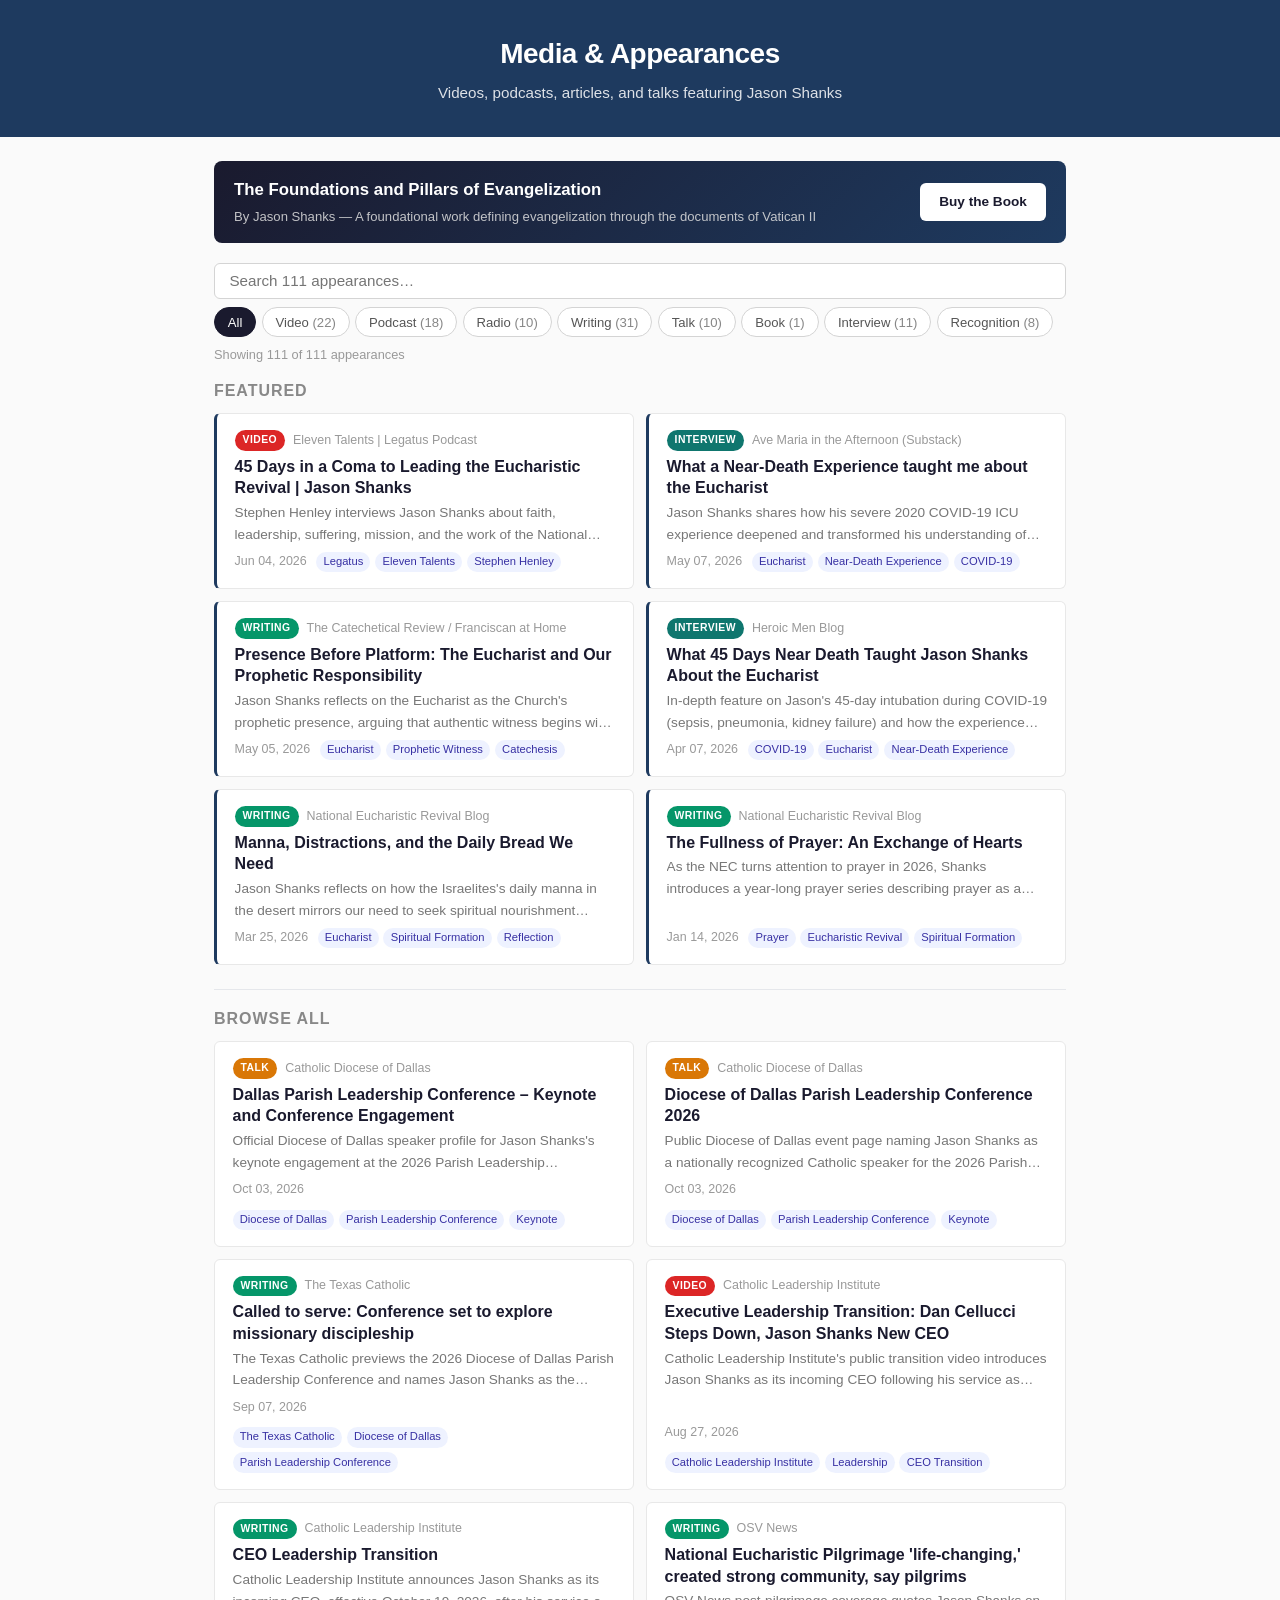
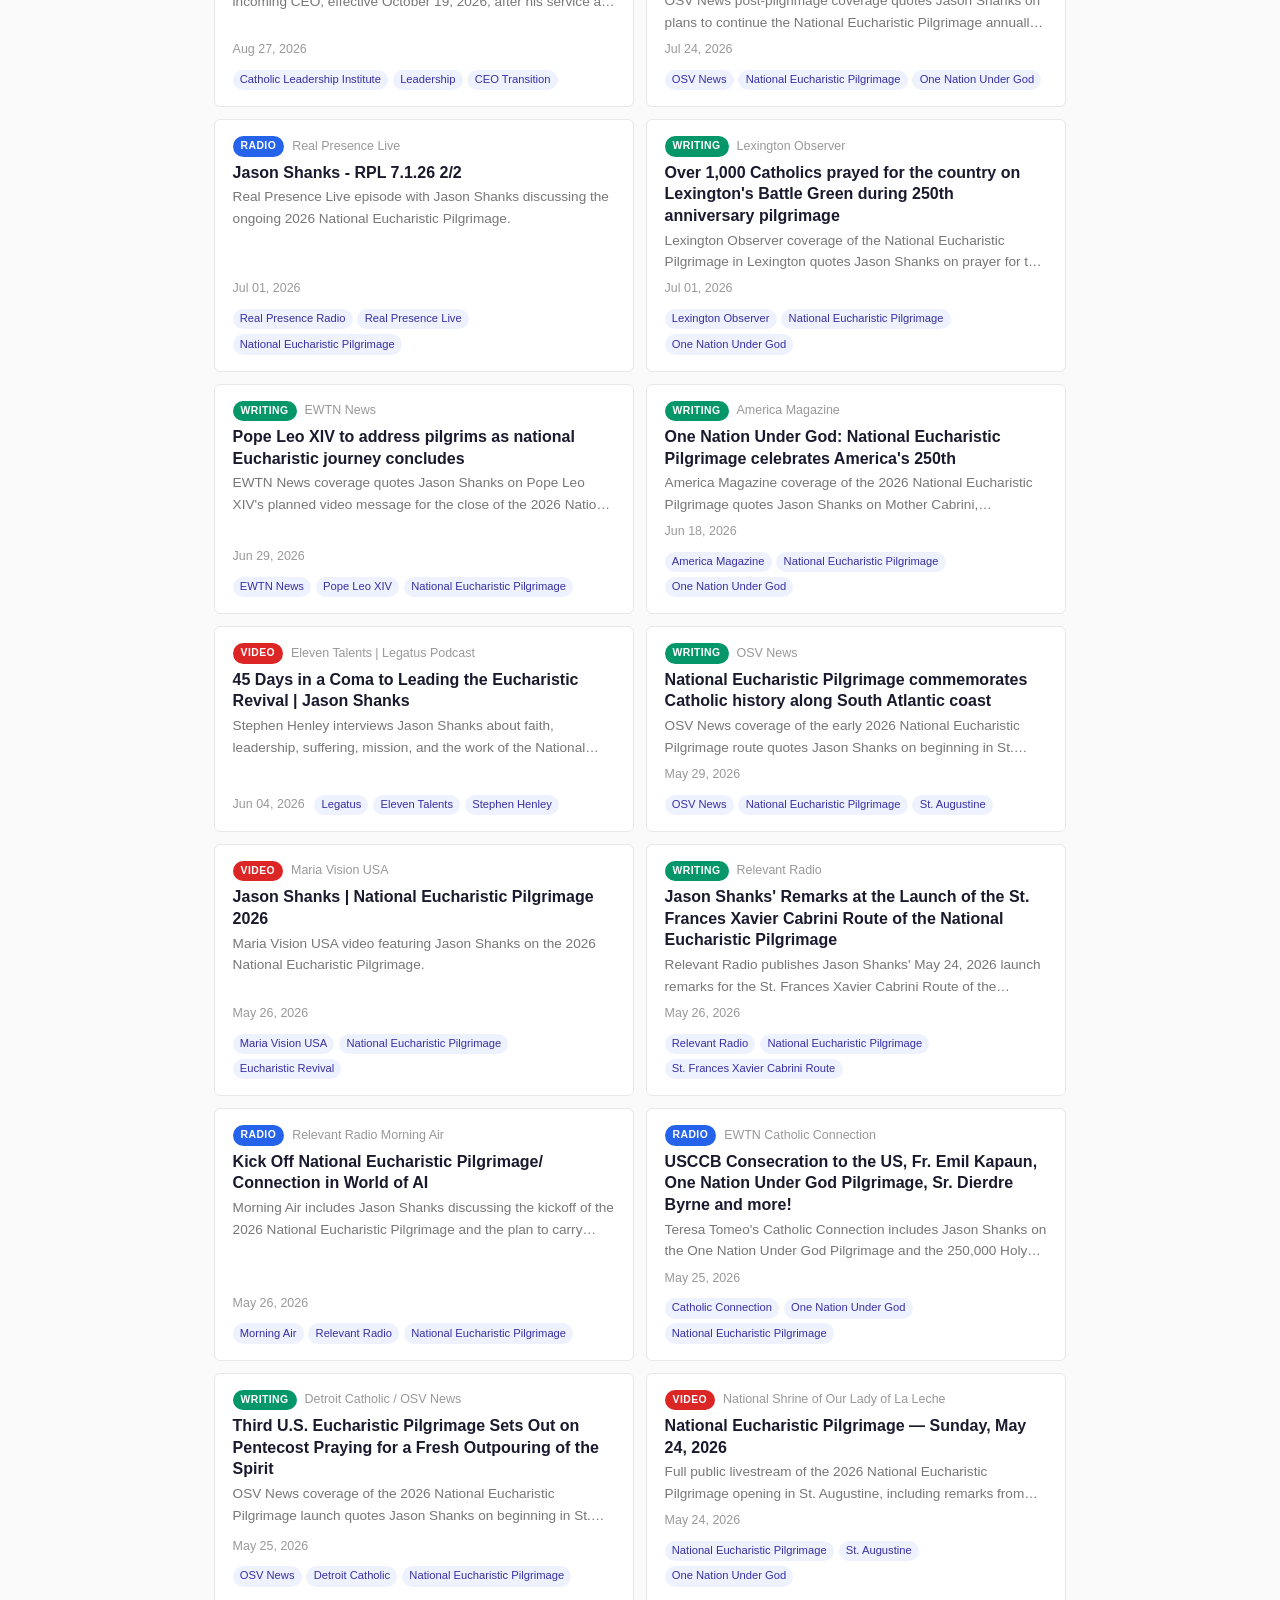
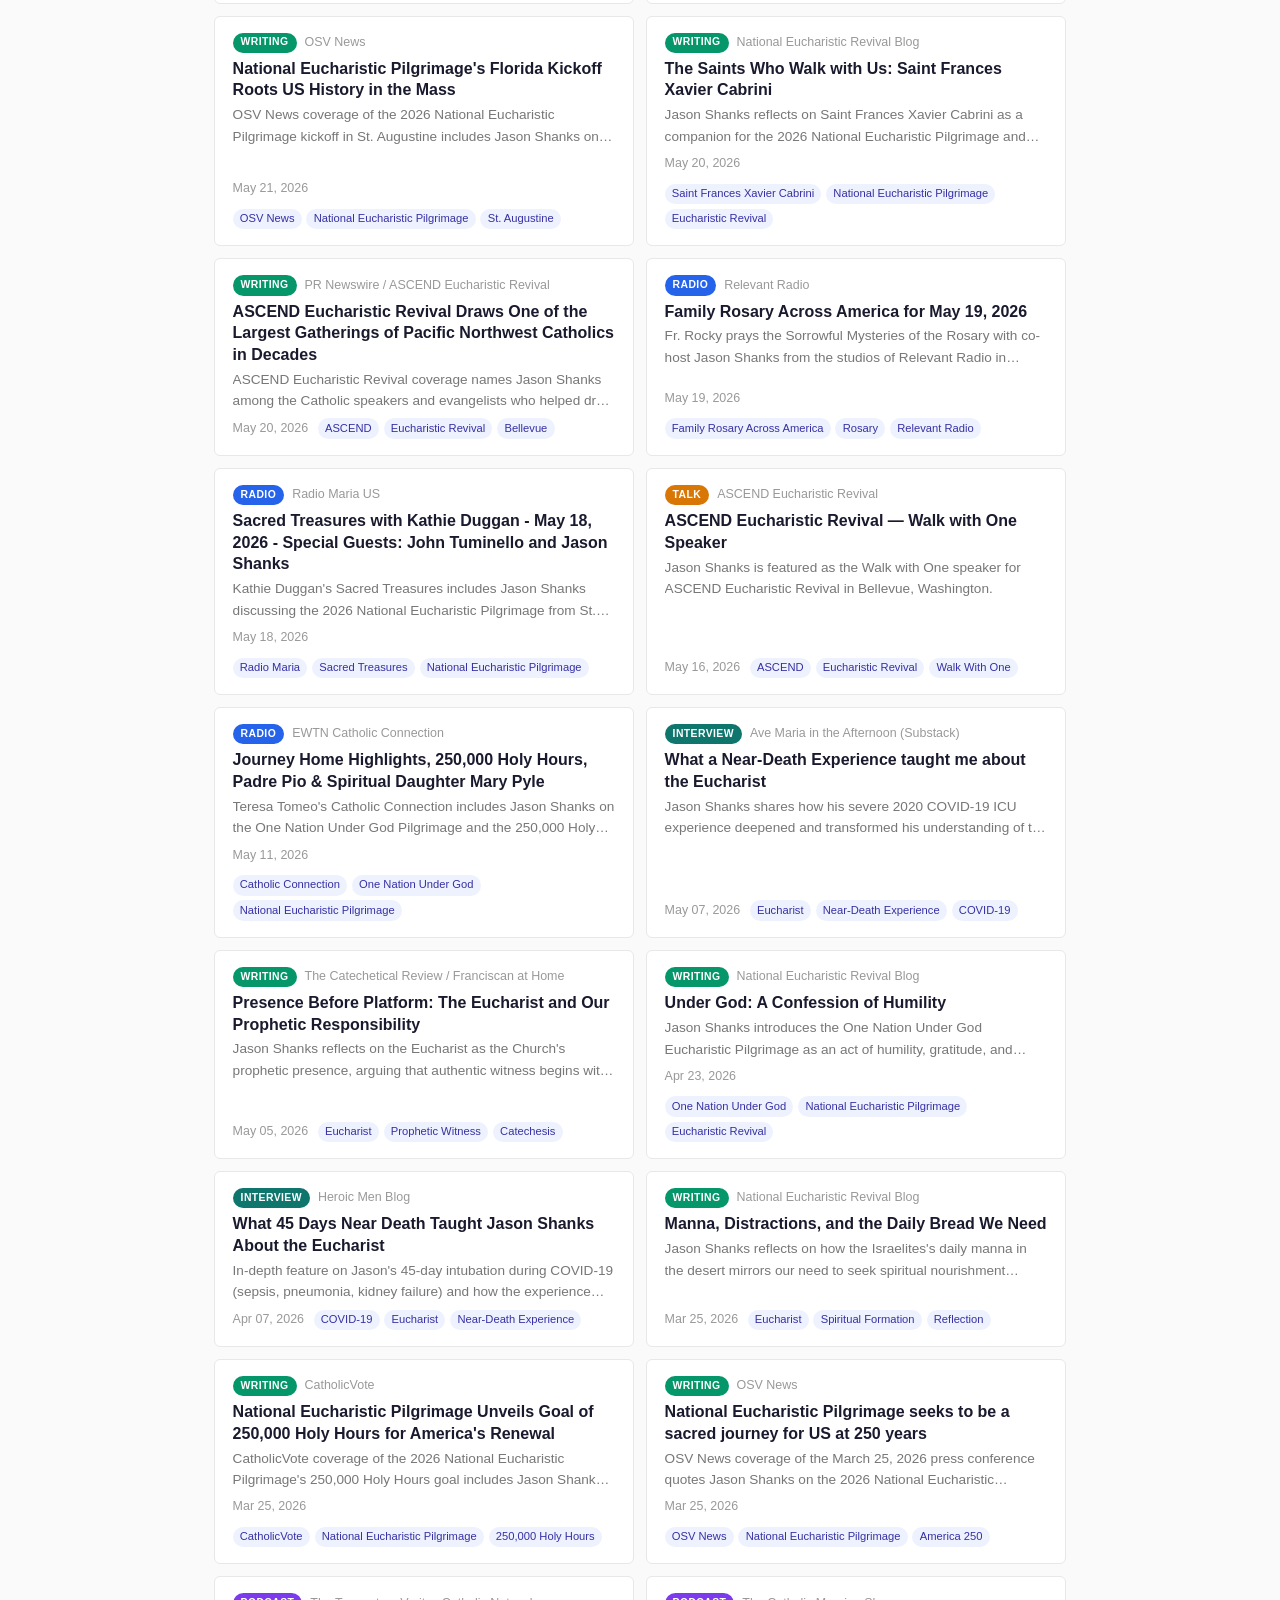
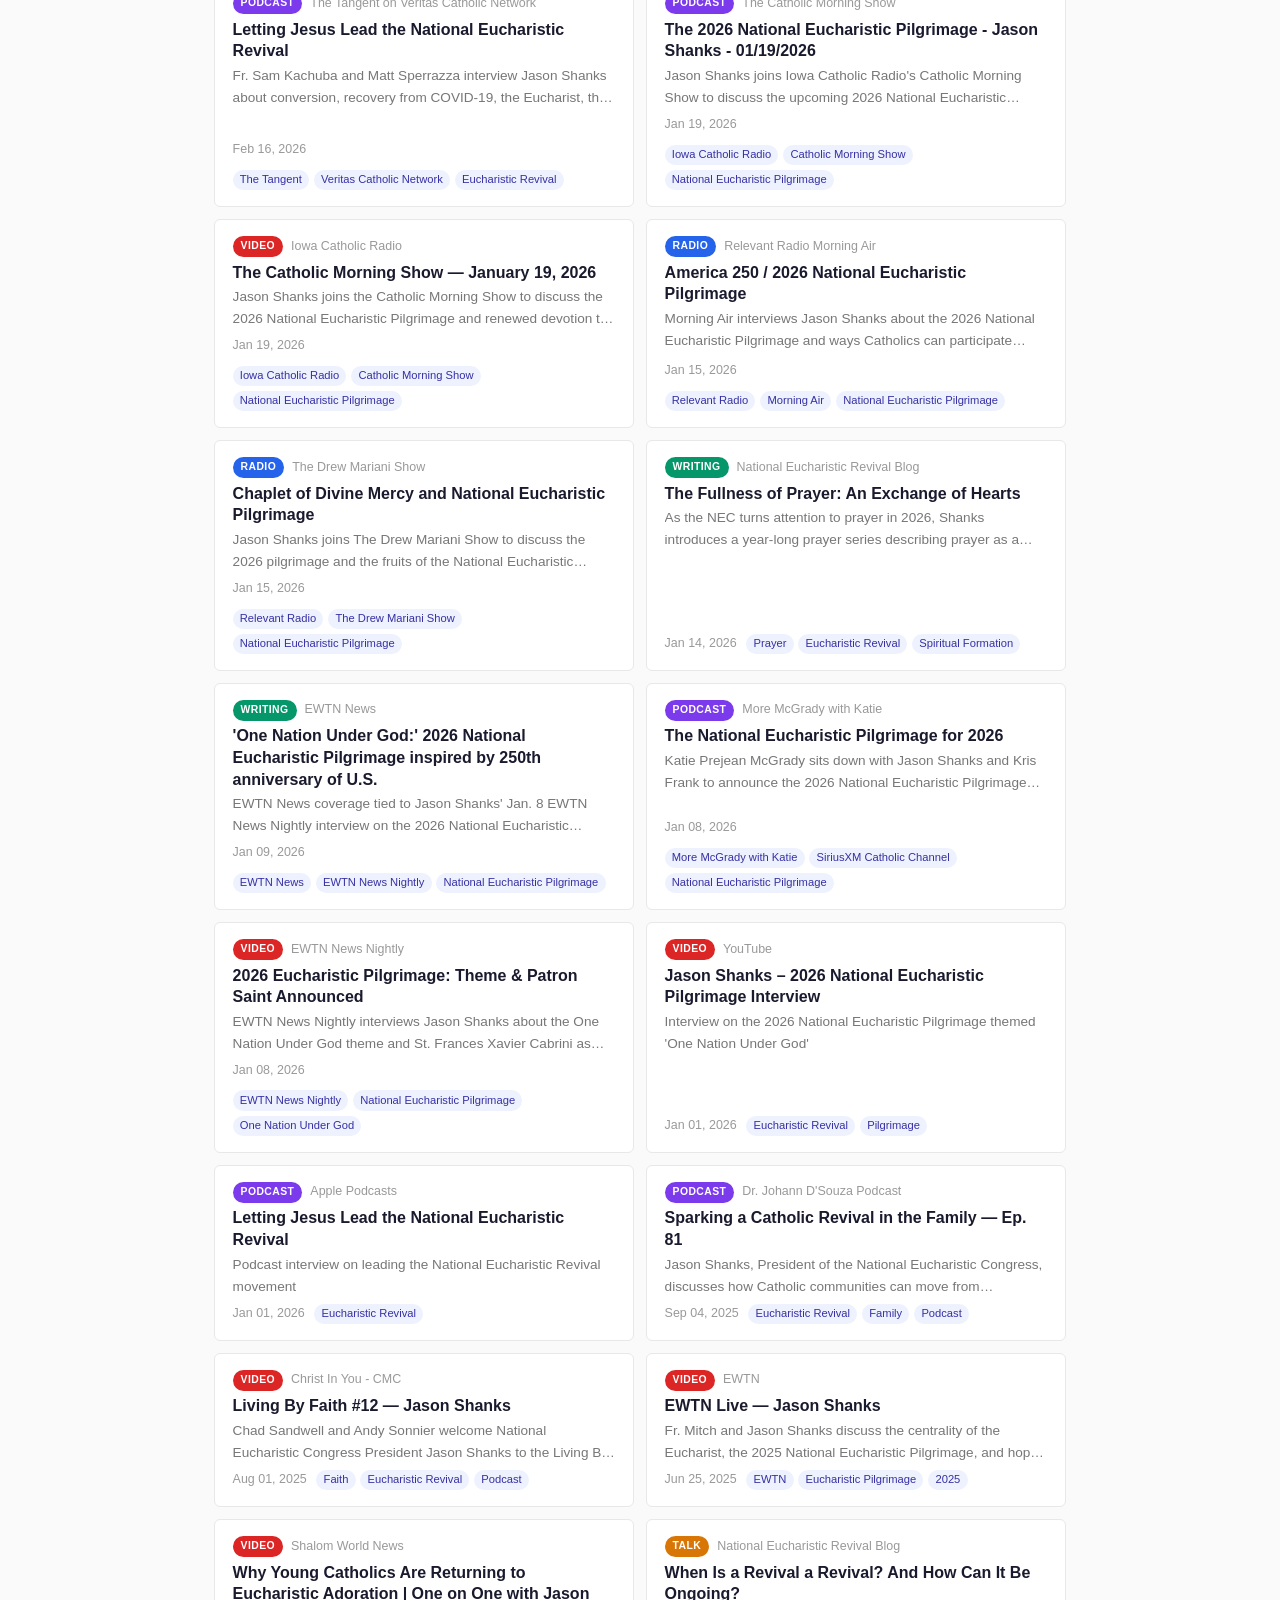
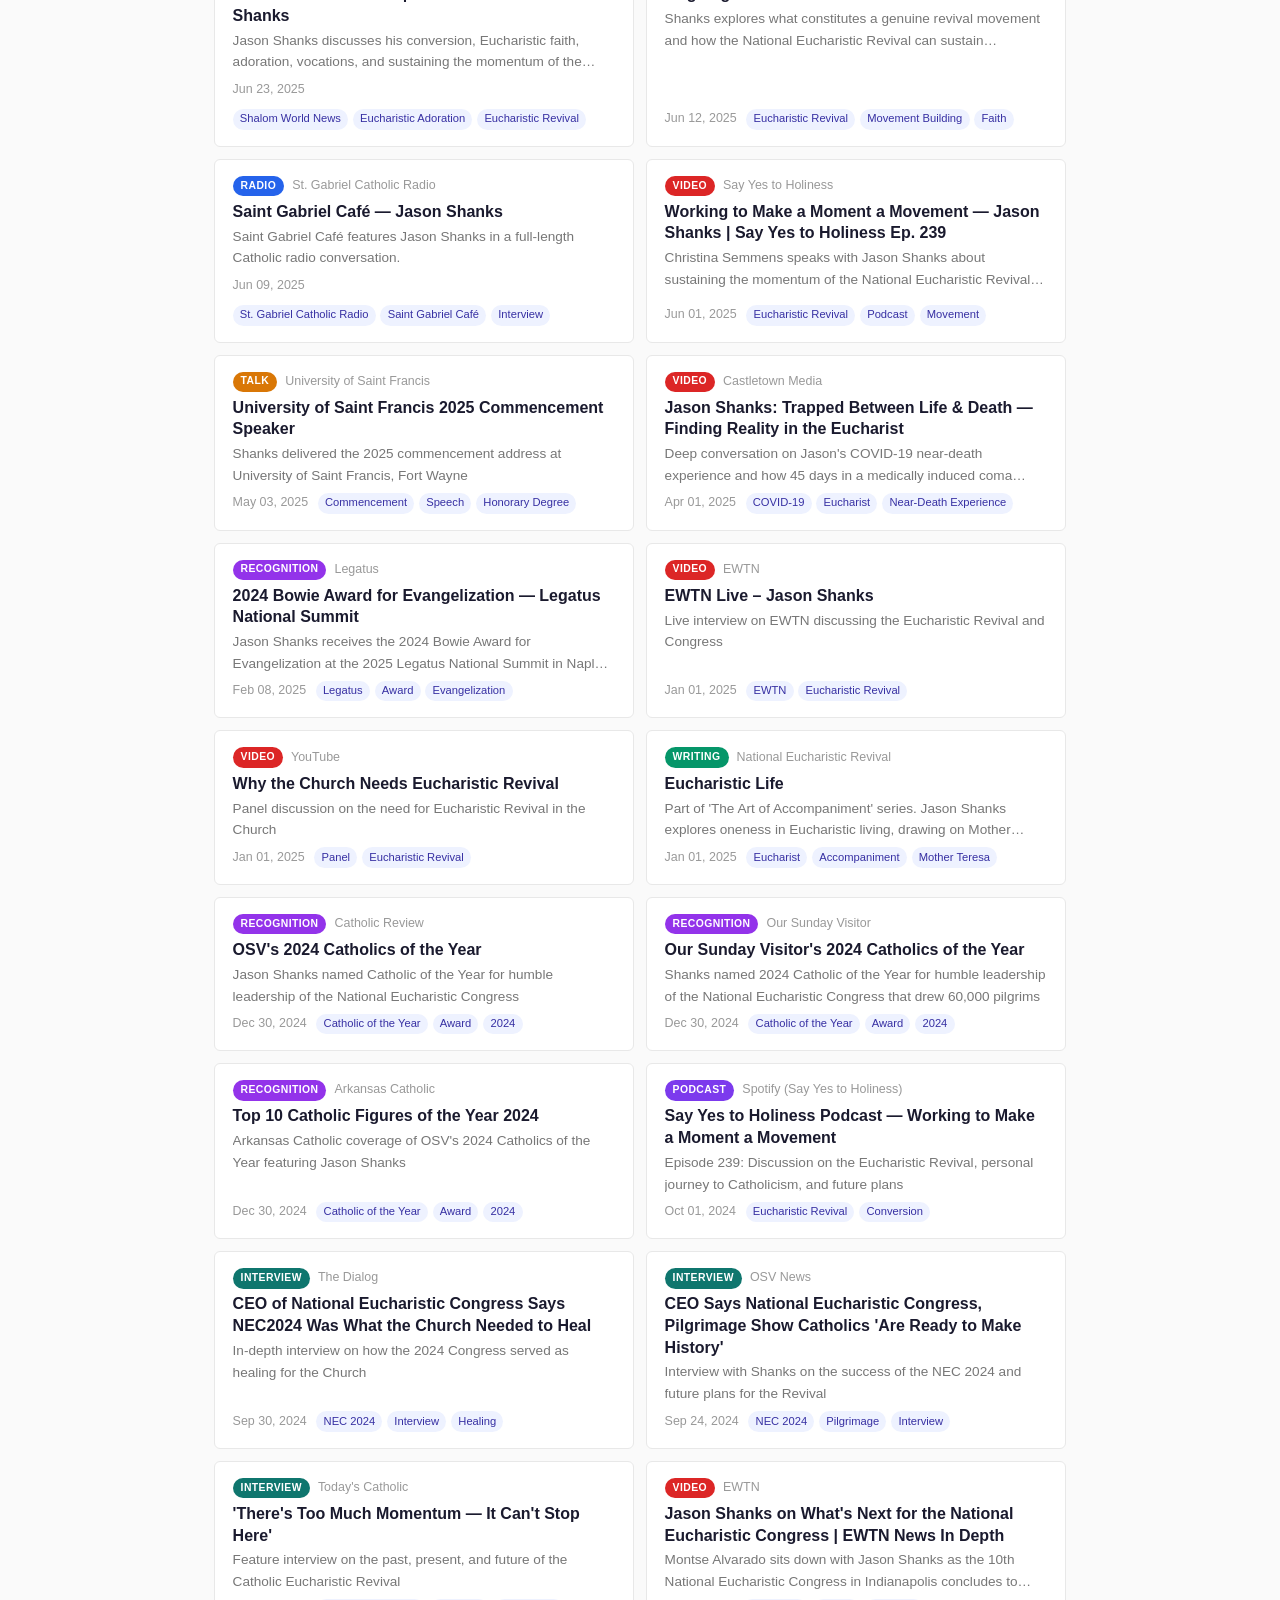
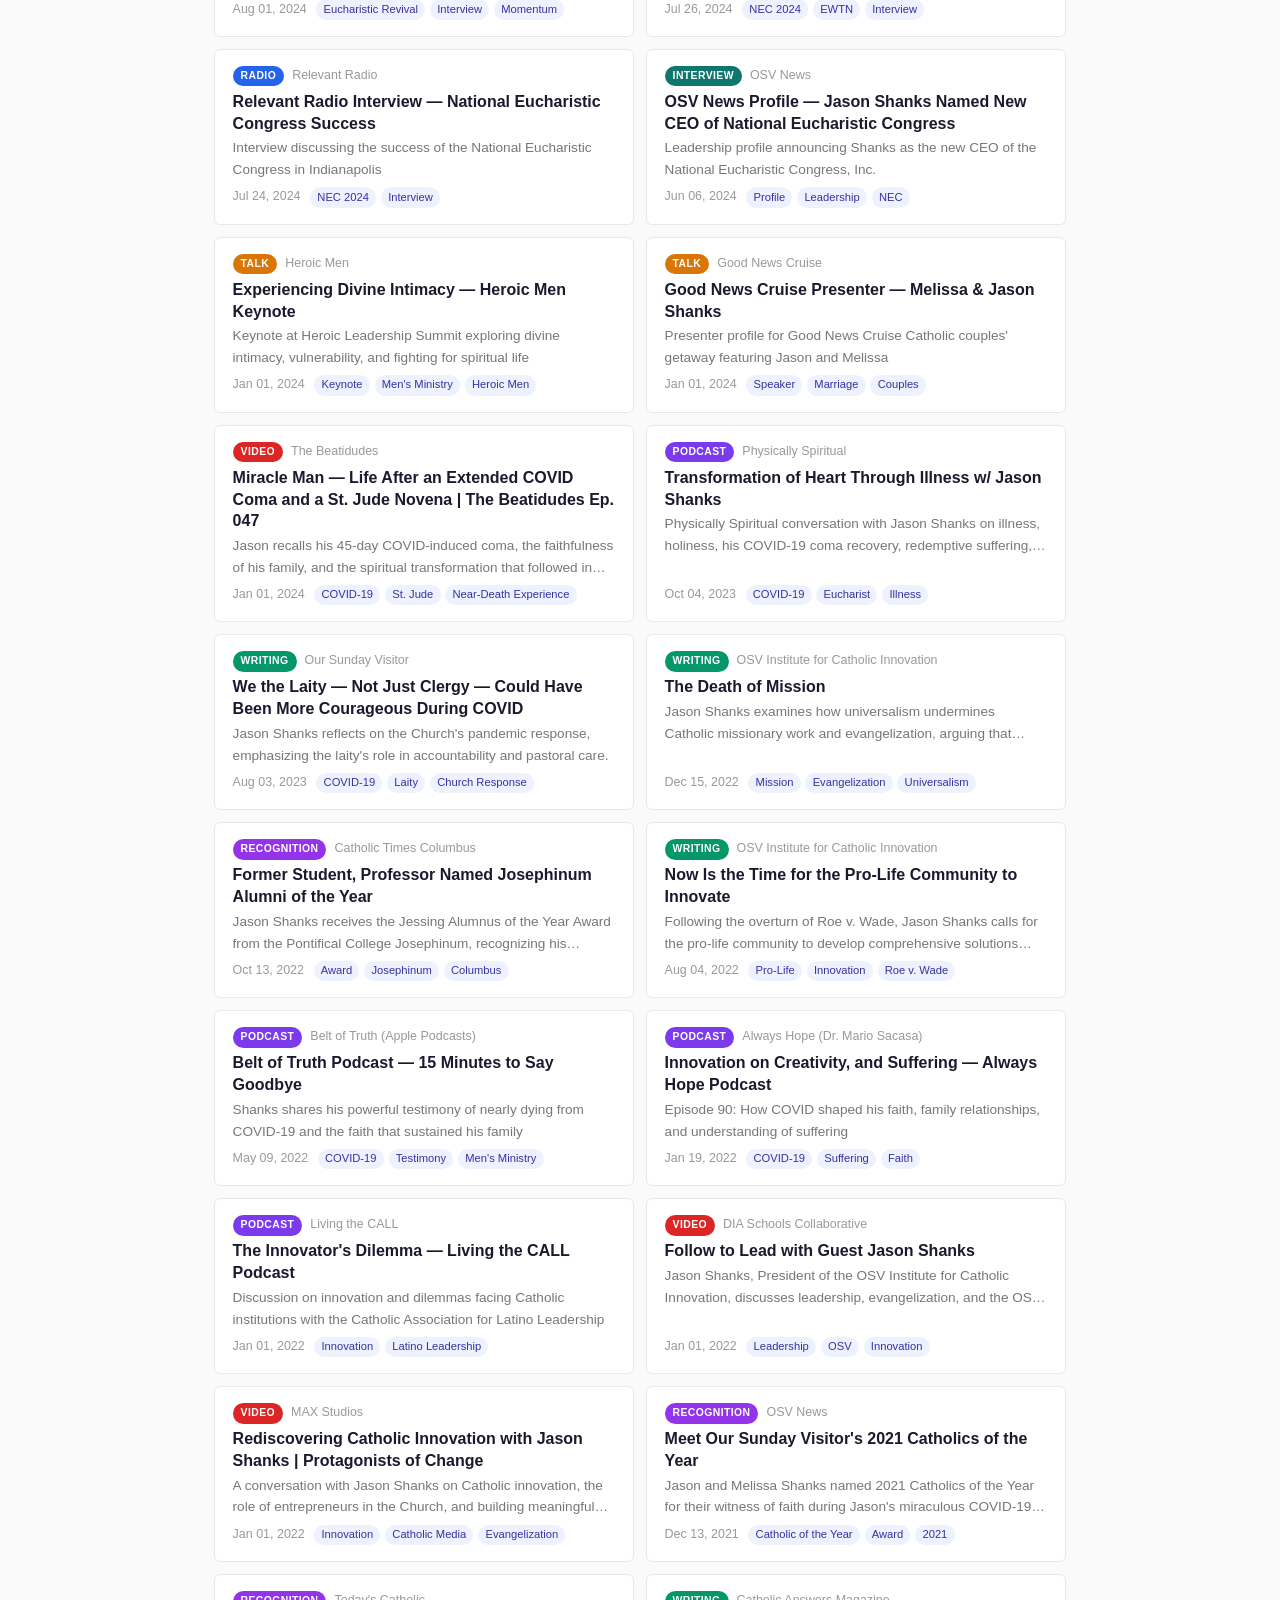
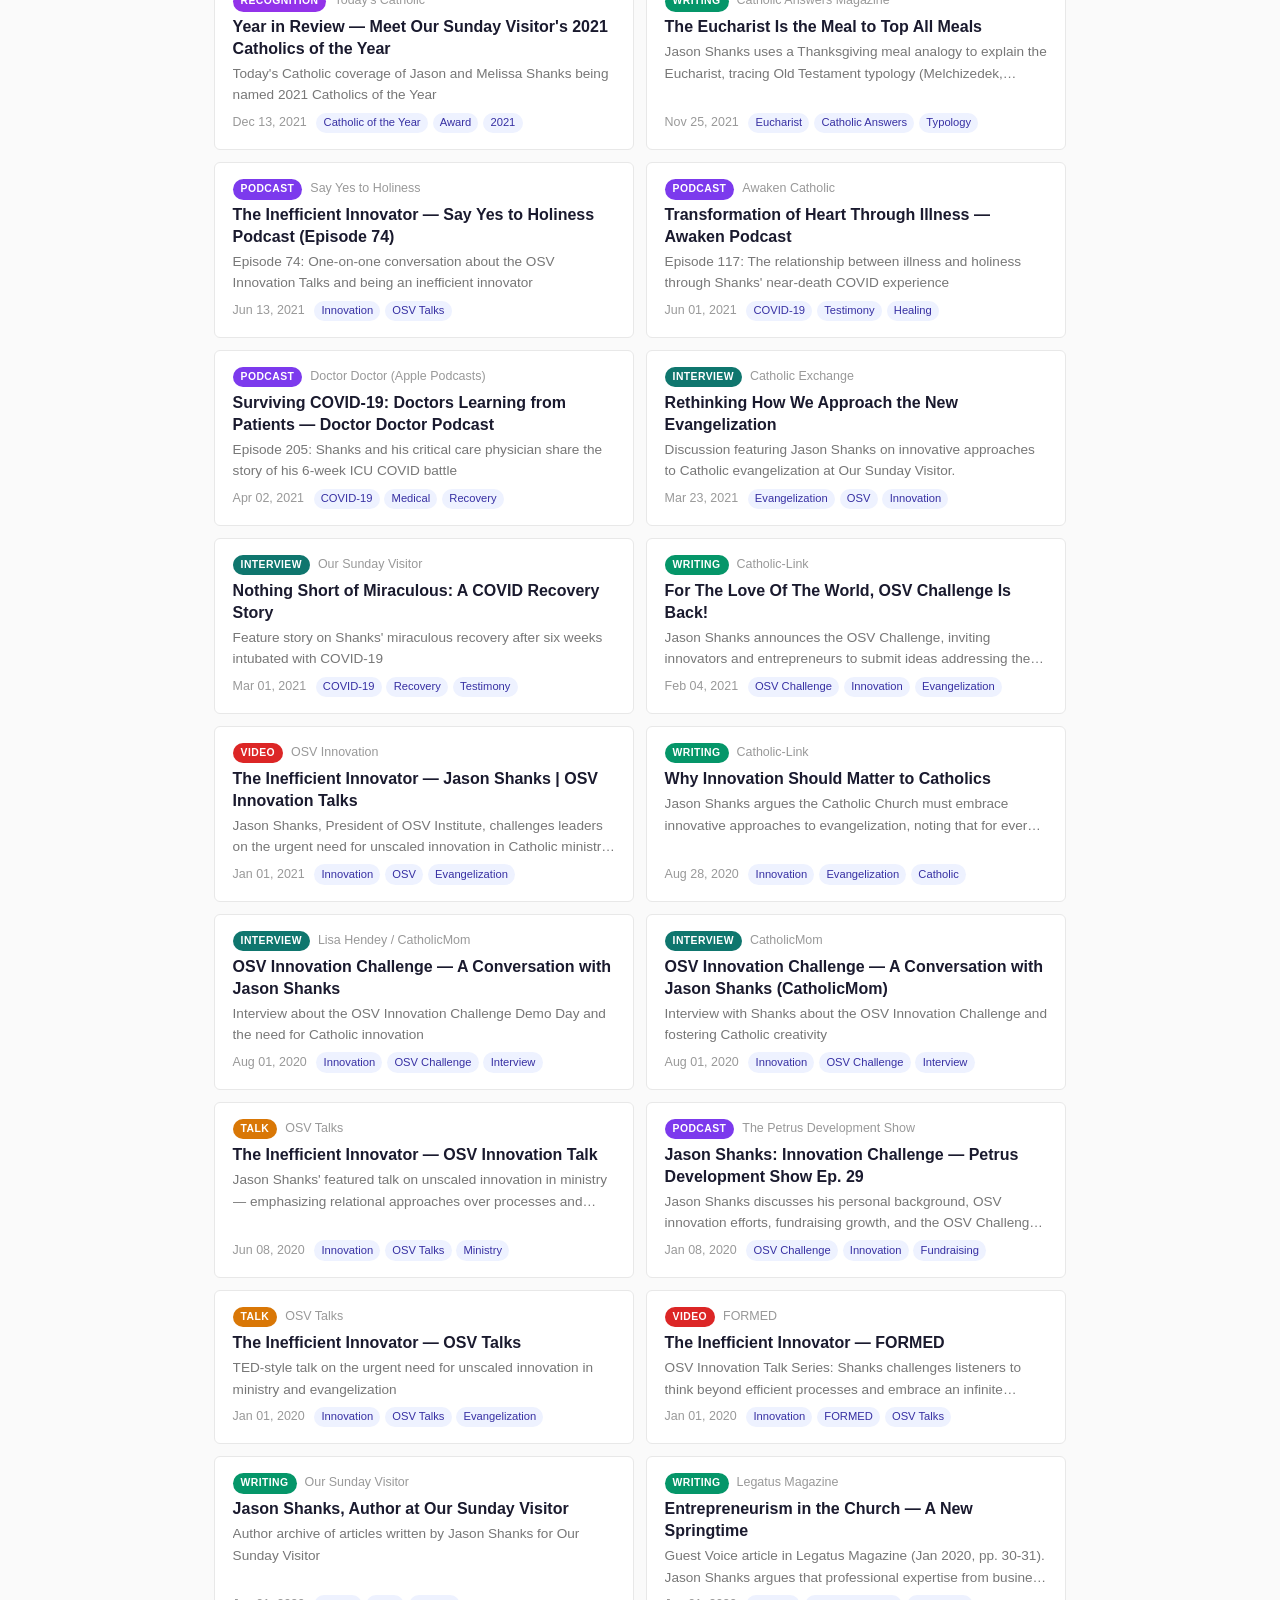
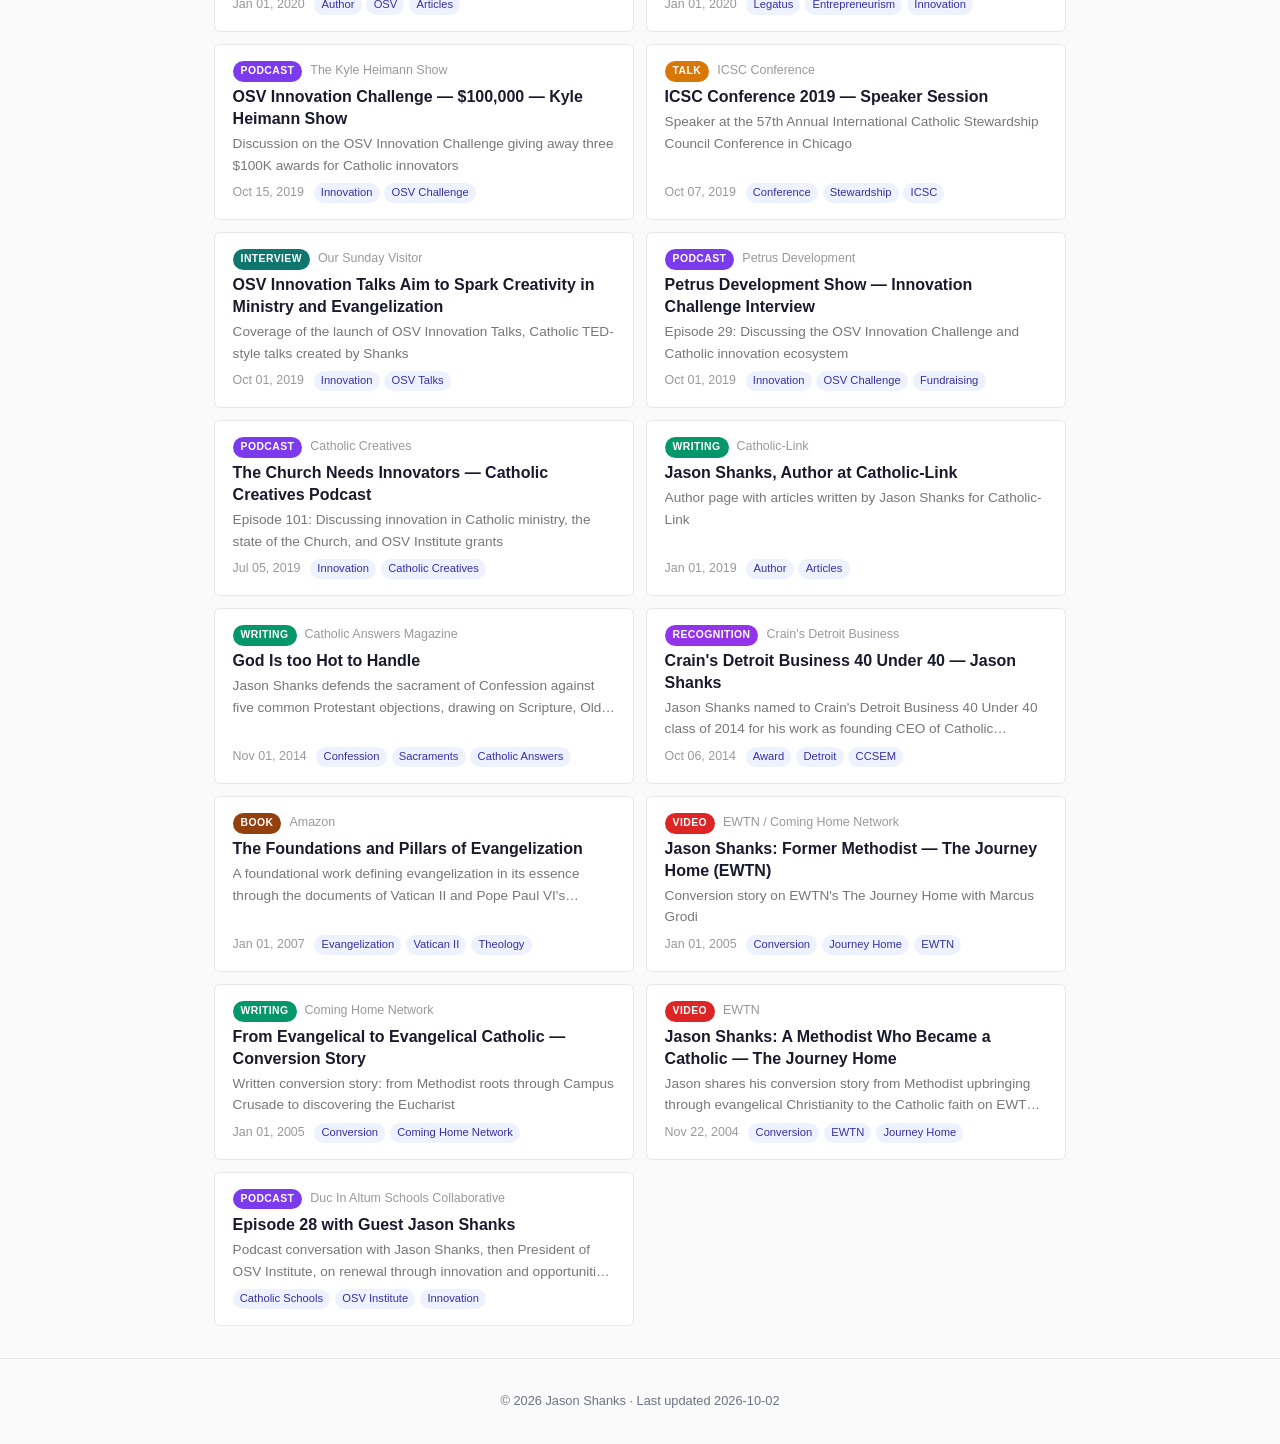
==== commit 88e1ba91: "Clarify Dallas keynote engagement" ====
--- a/public/index.html
+++ b/public/index.html
@@ -223,8 +223,8 @@
     <span class="jml-badge jml-badge-Talk">Talk</span>
     <span class="jml-source">Catholic Diocese of Dallas</span>
   </div>
-  <div class="jml-title">Jason Shanks – Parish Leadership Conference</div>
-  <div class="jml-desc">Official Diocese of Dallas speaker profile advertising Jason Shanks for the 2026 Parish Leadership Conference and his English-language session, &quot;Missionary Discipleship: Called and Sent Forth.&quot;</div>
+  <div class="jml-title">Dallas Parish Leadership Conference – Keynote and Conference Engagement</div>
+  <div class="jml-desc">Official Diocese of Dallas speaker profile for Jason Shanks&#x27;s keynote engagement at the 2026 Parish Leadership Conference. His conference day included the English-language keynote, a breakout session, a panel discussion, and a podcast recording.</div>
   <div class="jml-meta"><span class="jml-date">Oct 03, 2026</span><div class="jml-tags"><span class="jml-tag">Diocese of Dallas</span><span class="jml-tag">Parish Leadership Conference</span><span class="jml-tag">Keynote</span></div></div>
 </a>
 <a href="https://dallascatholic.org/event/diocese-of-dallas-parish-leadership-conference-2026/" target="_blank" rel="noopener noreferrer" class="jml-card" data-category="Talk">
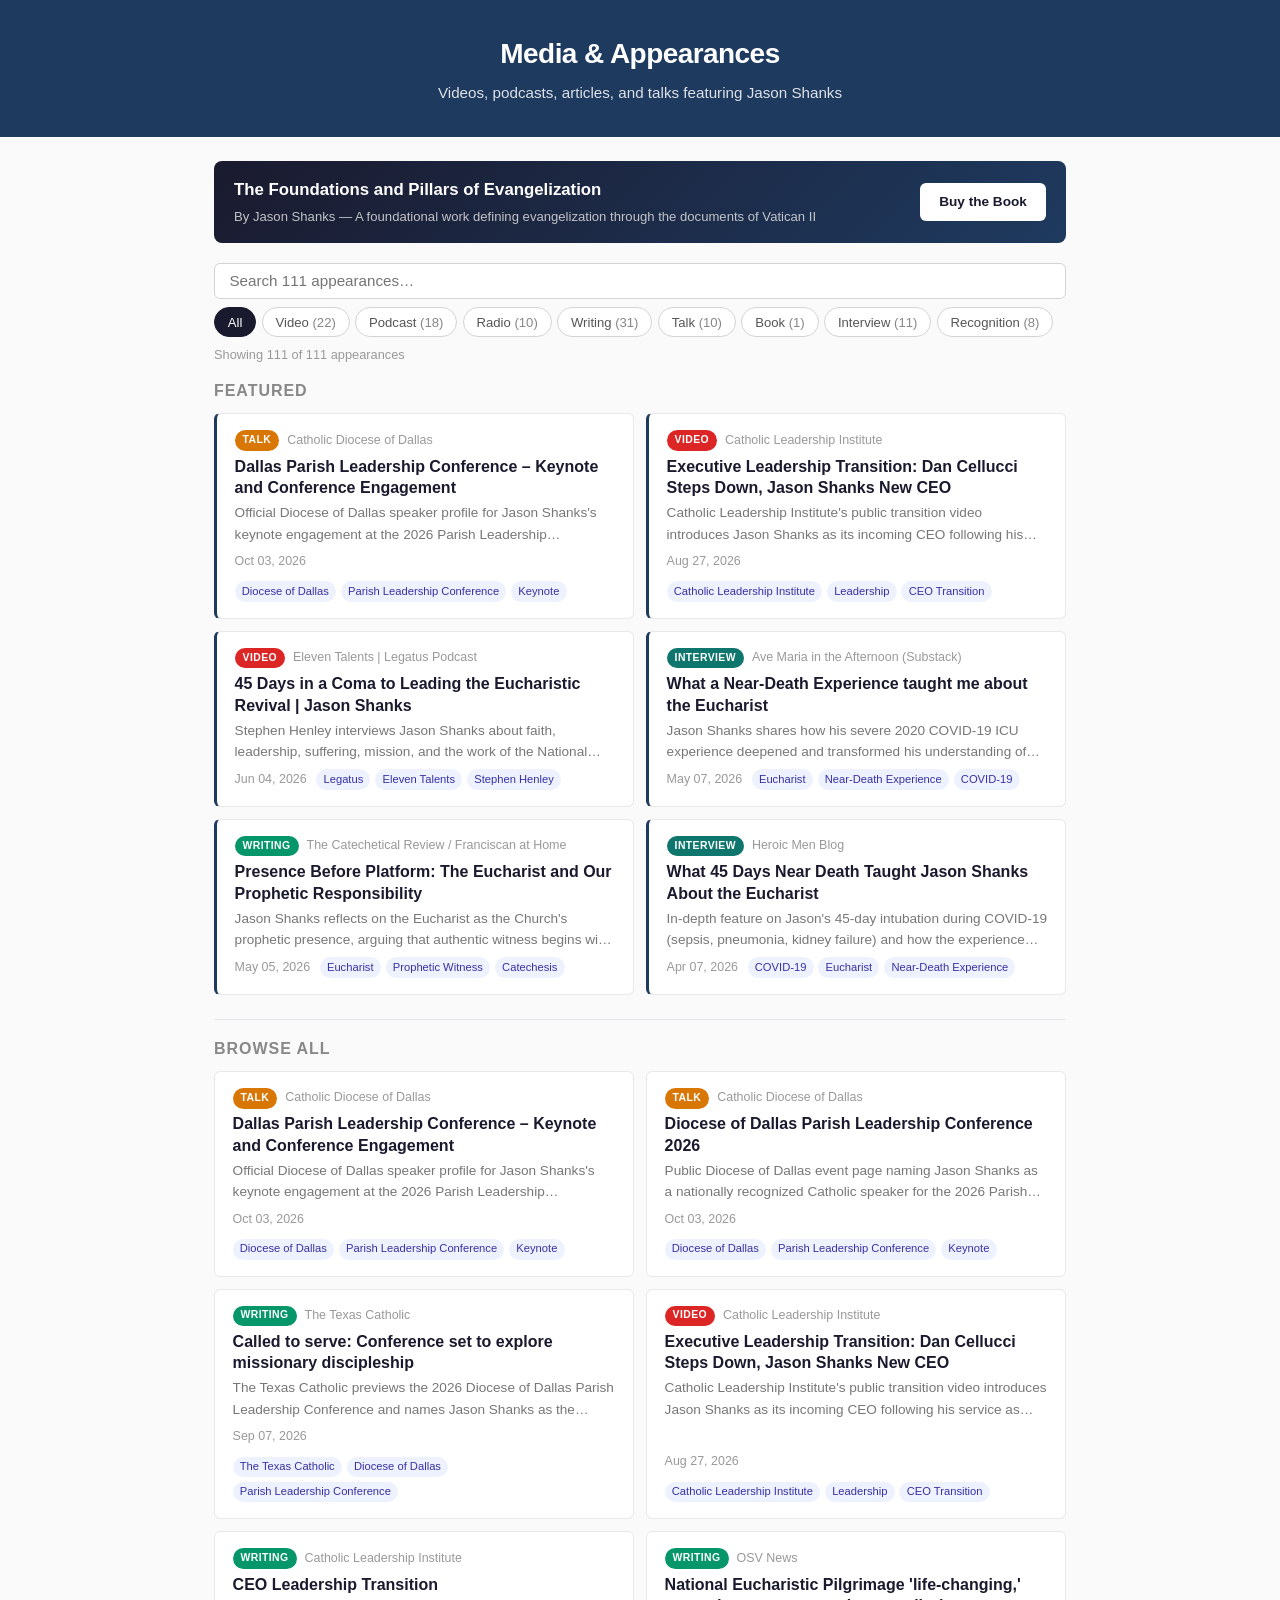
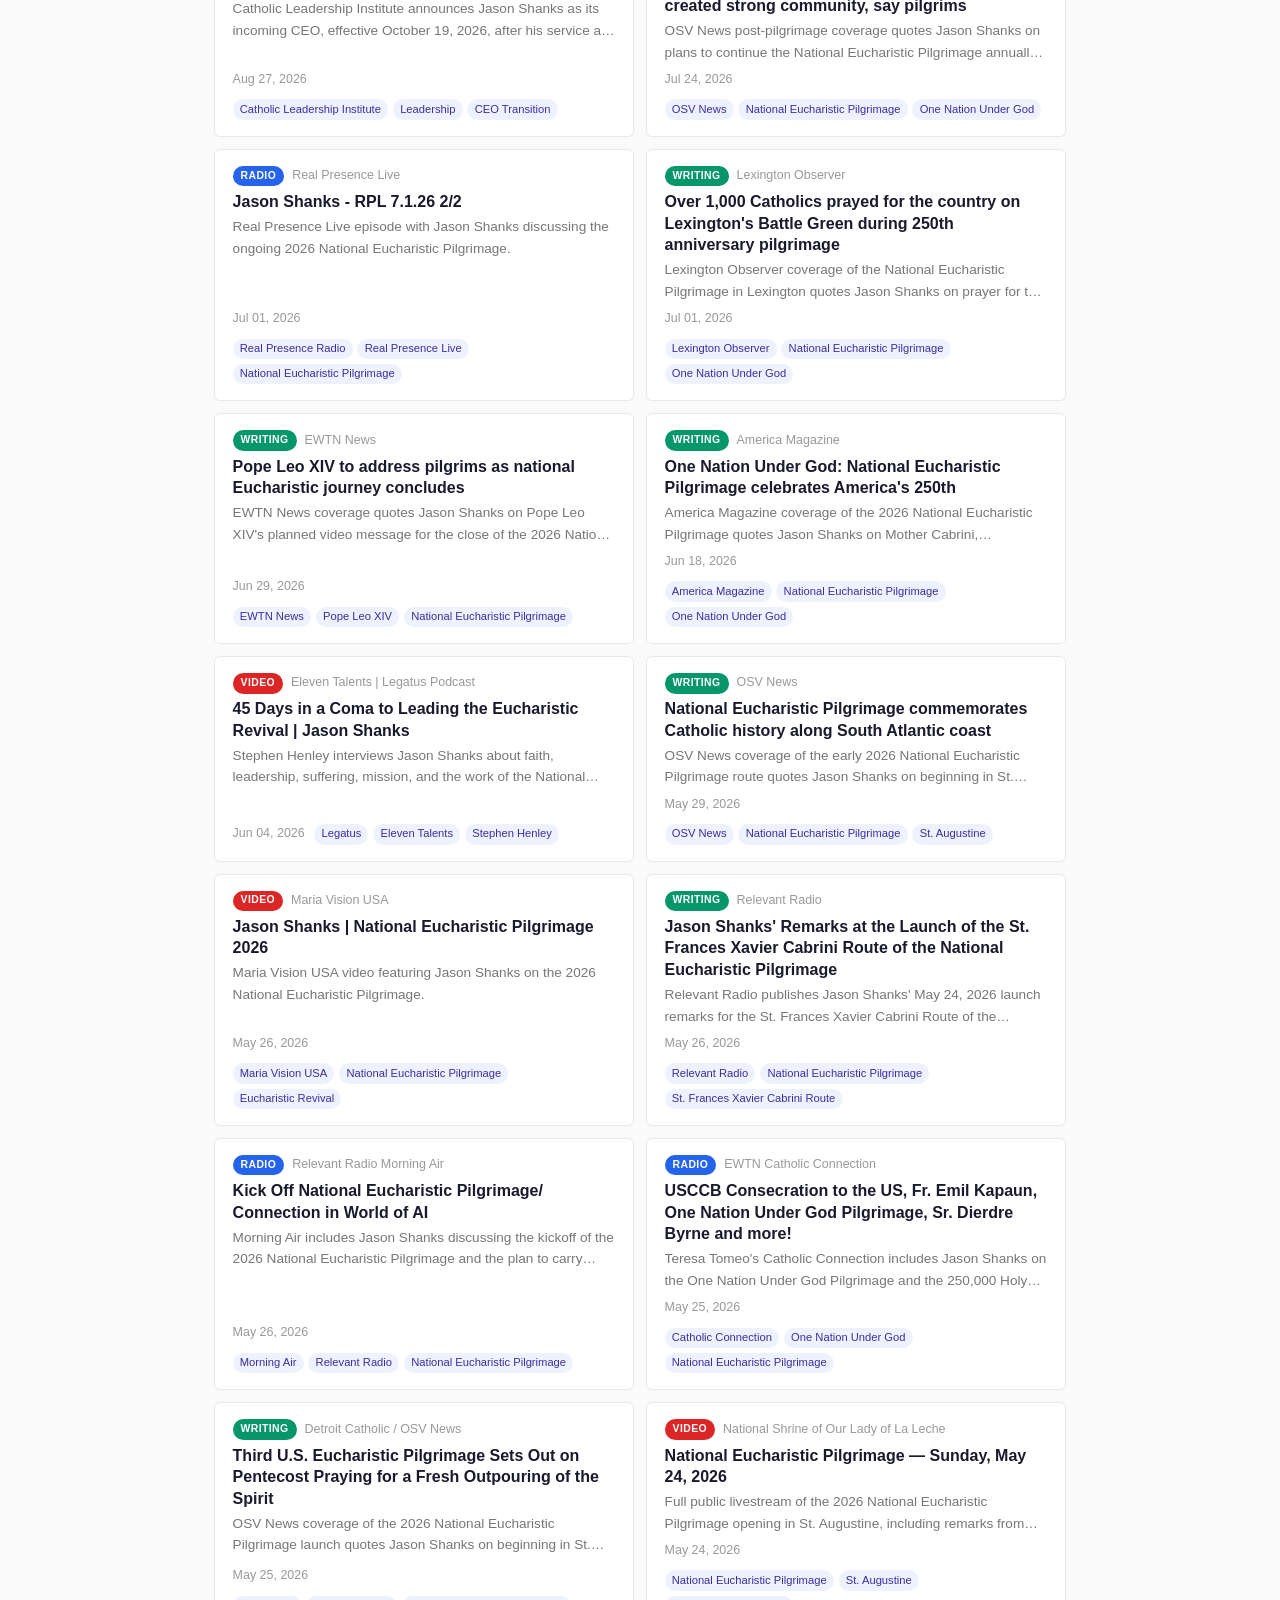
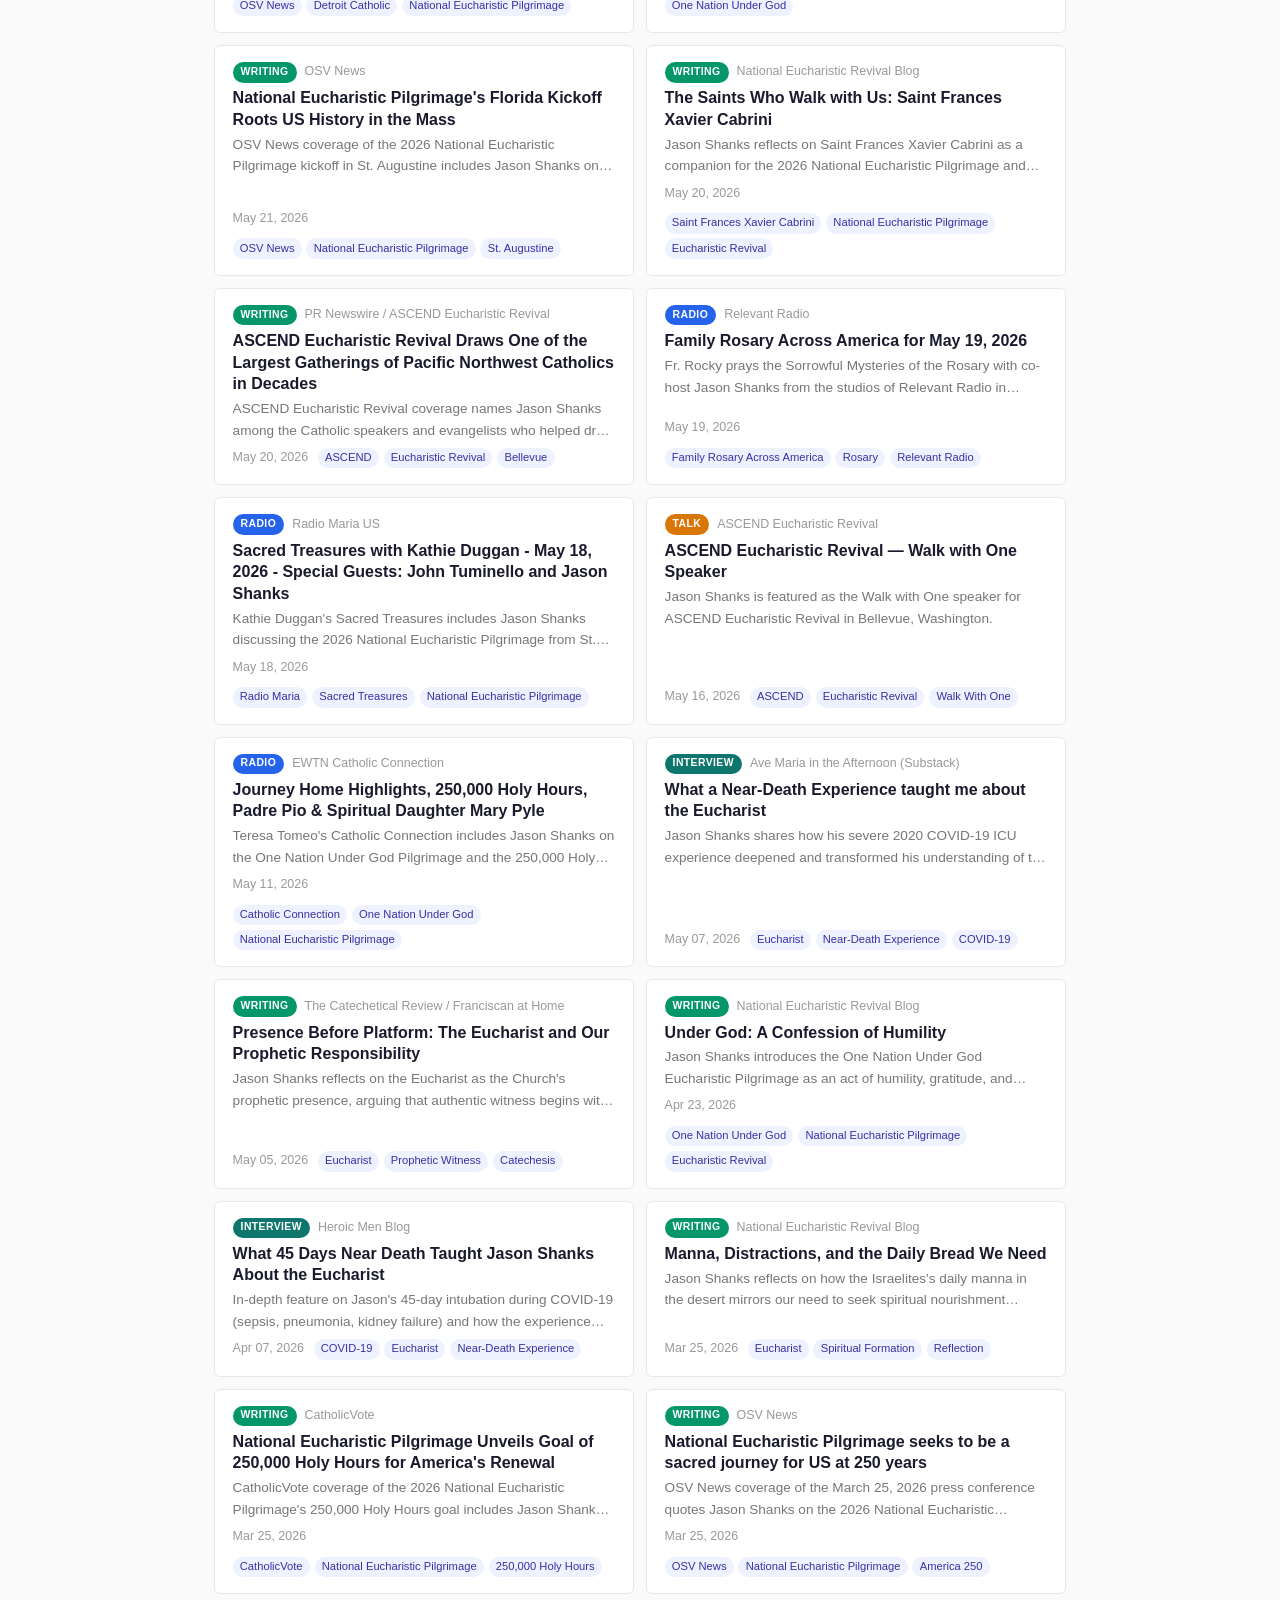
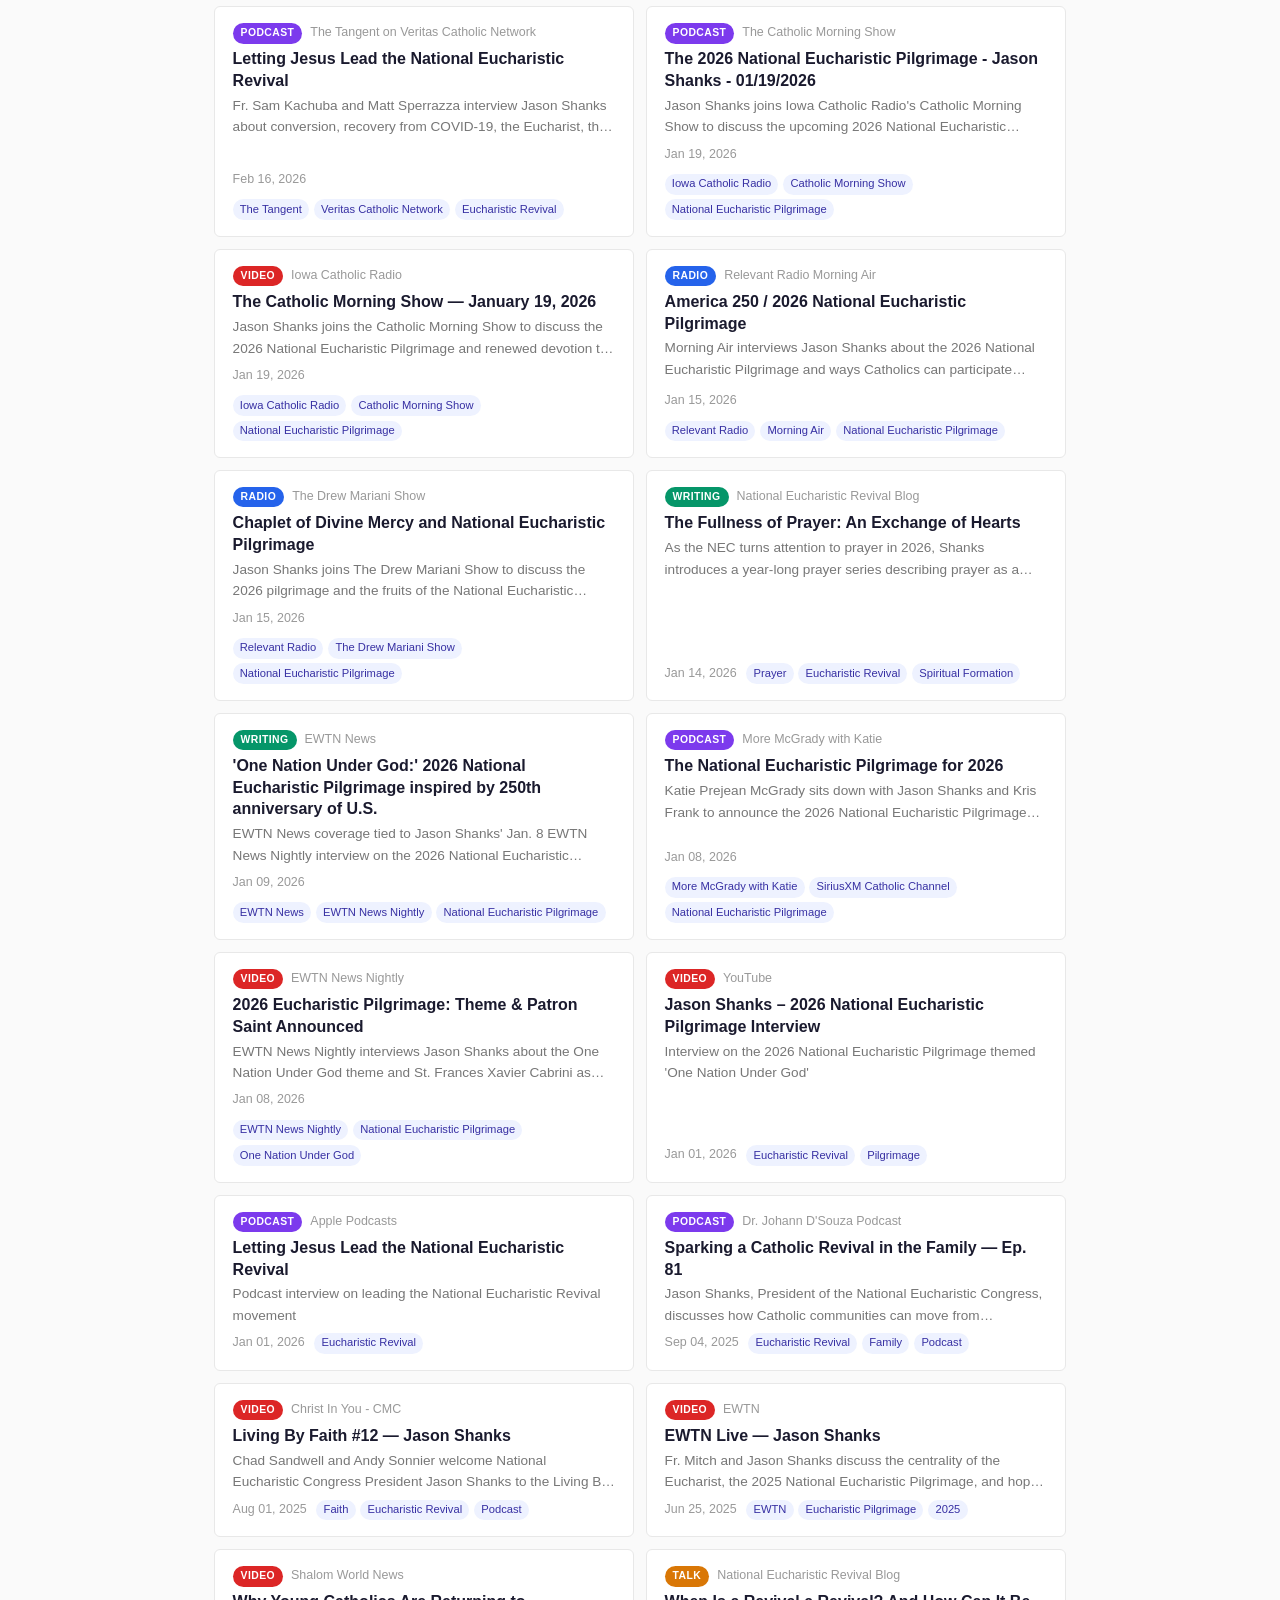
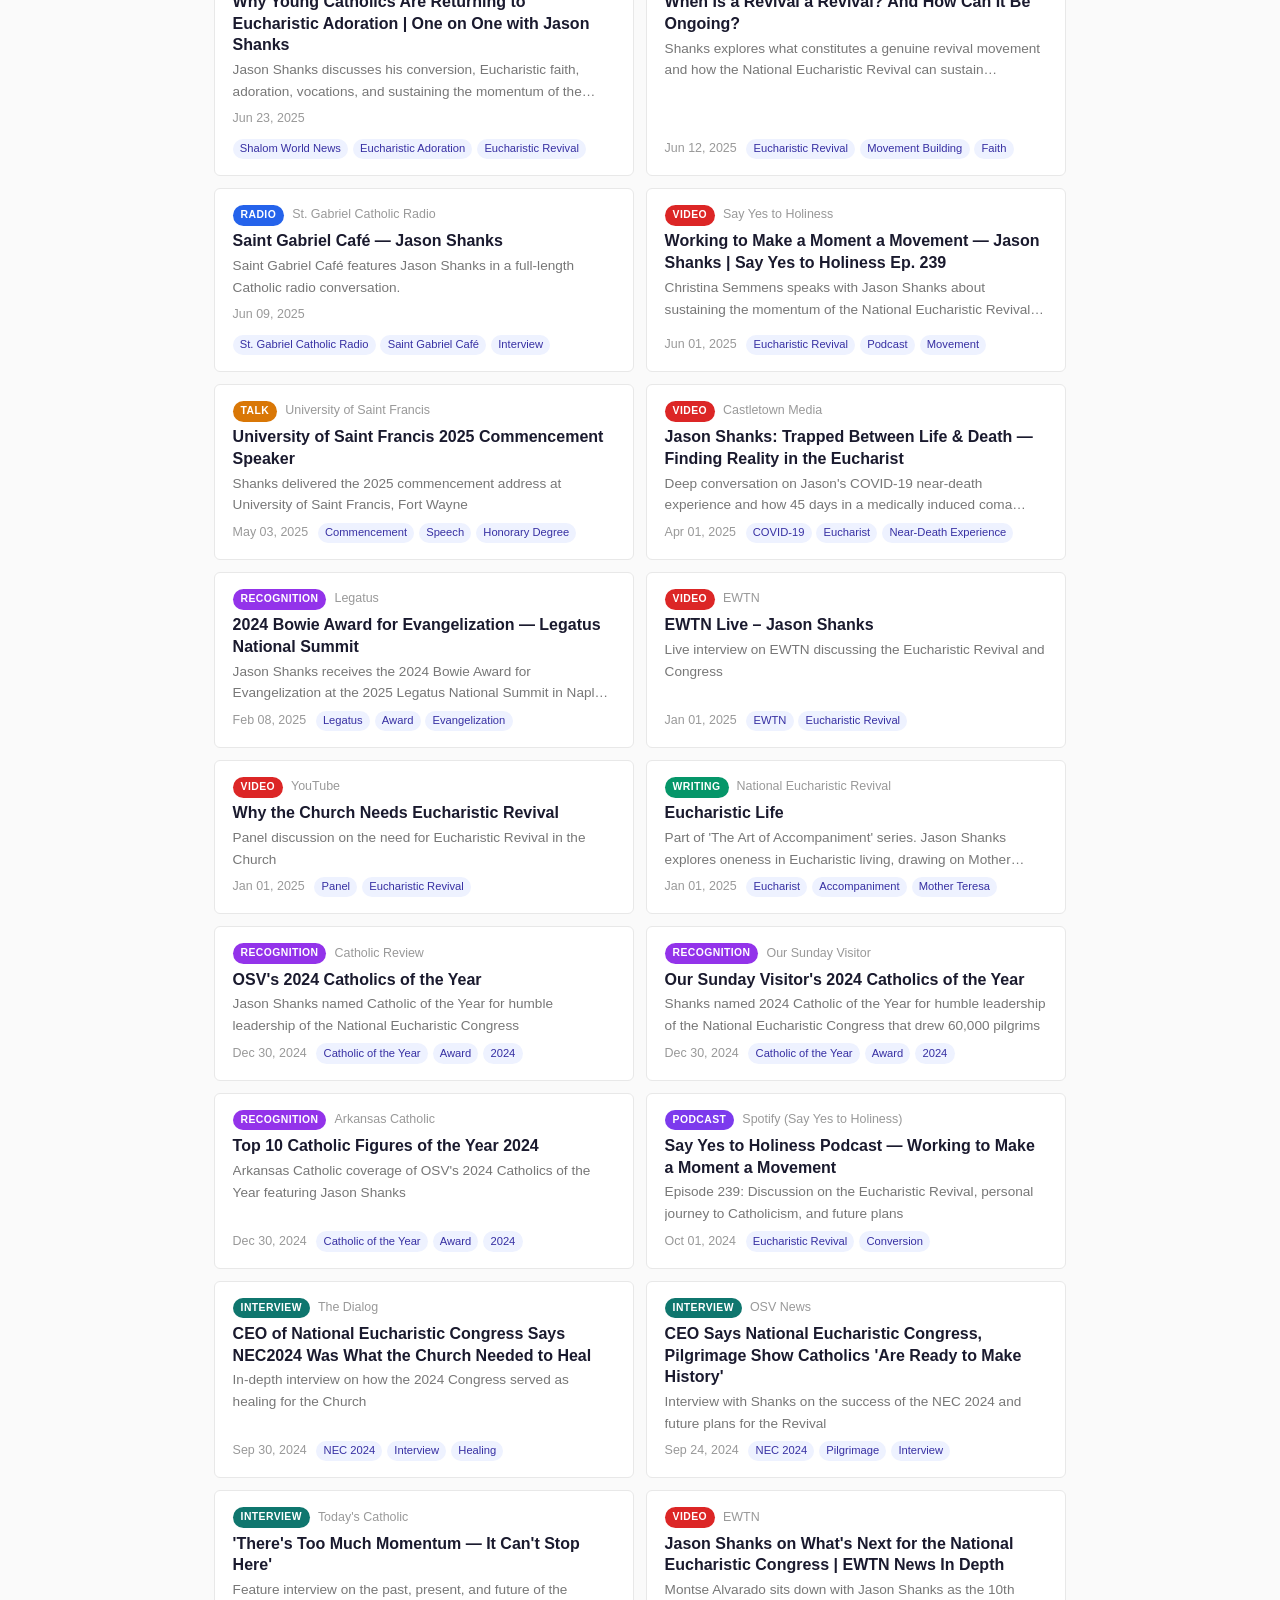
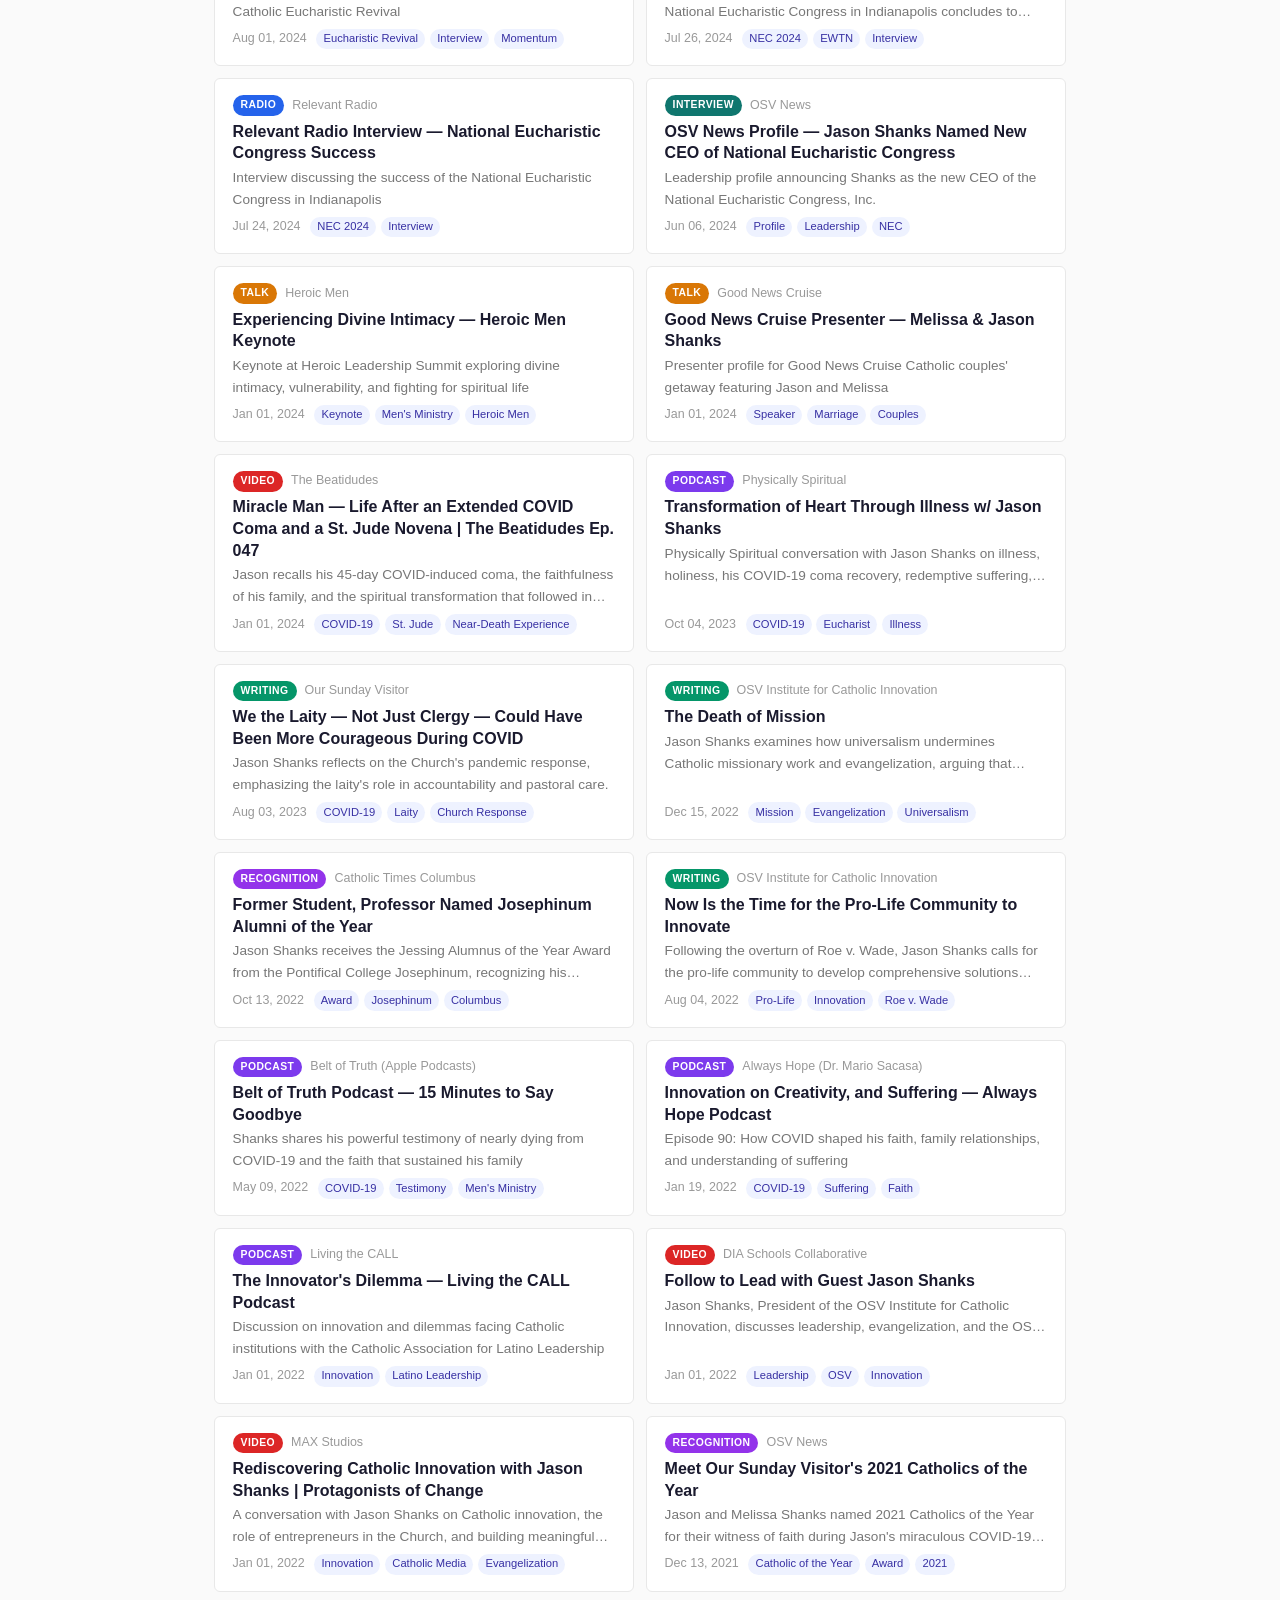
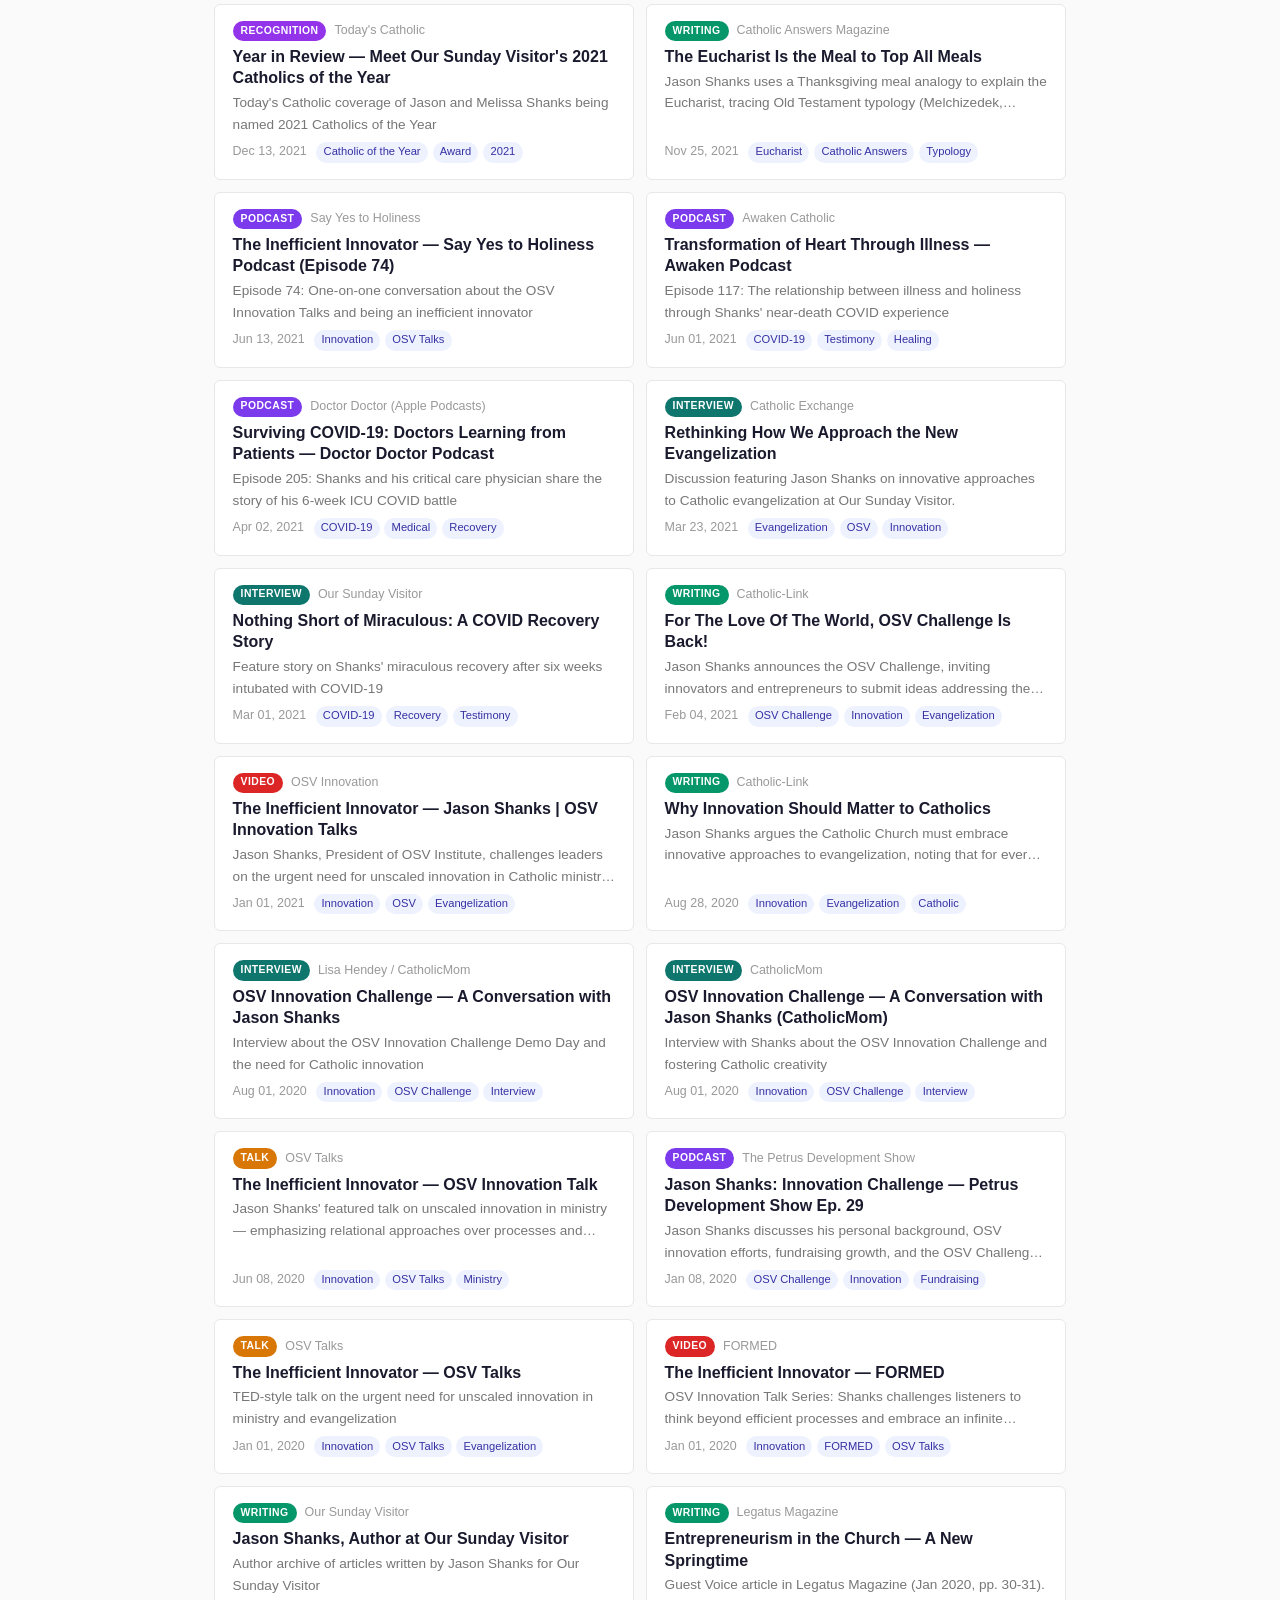
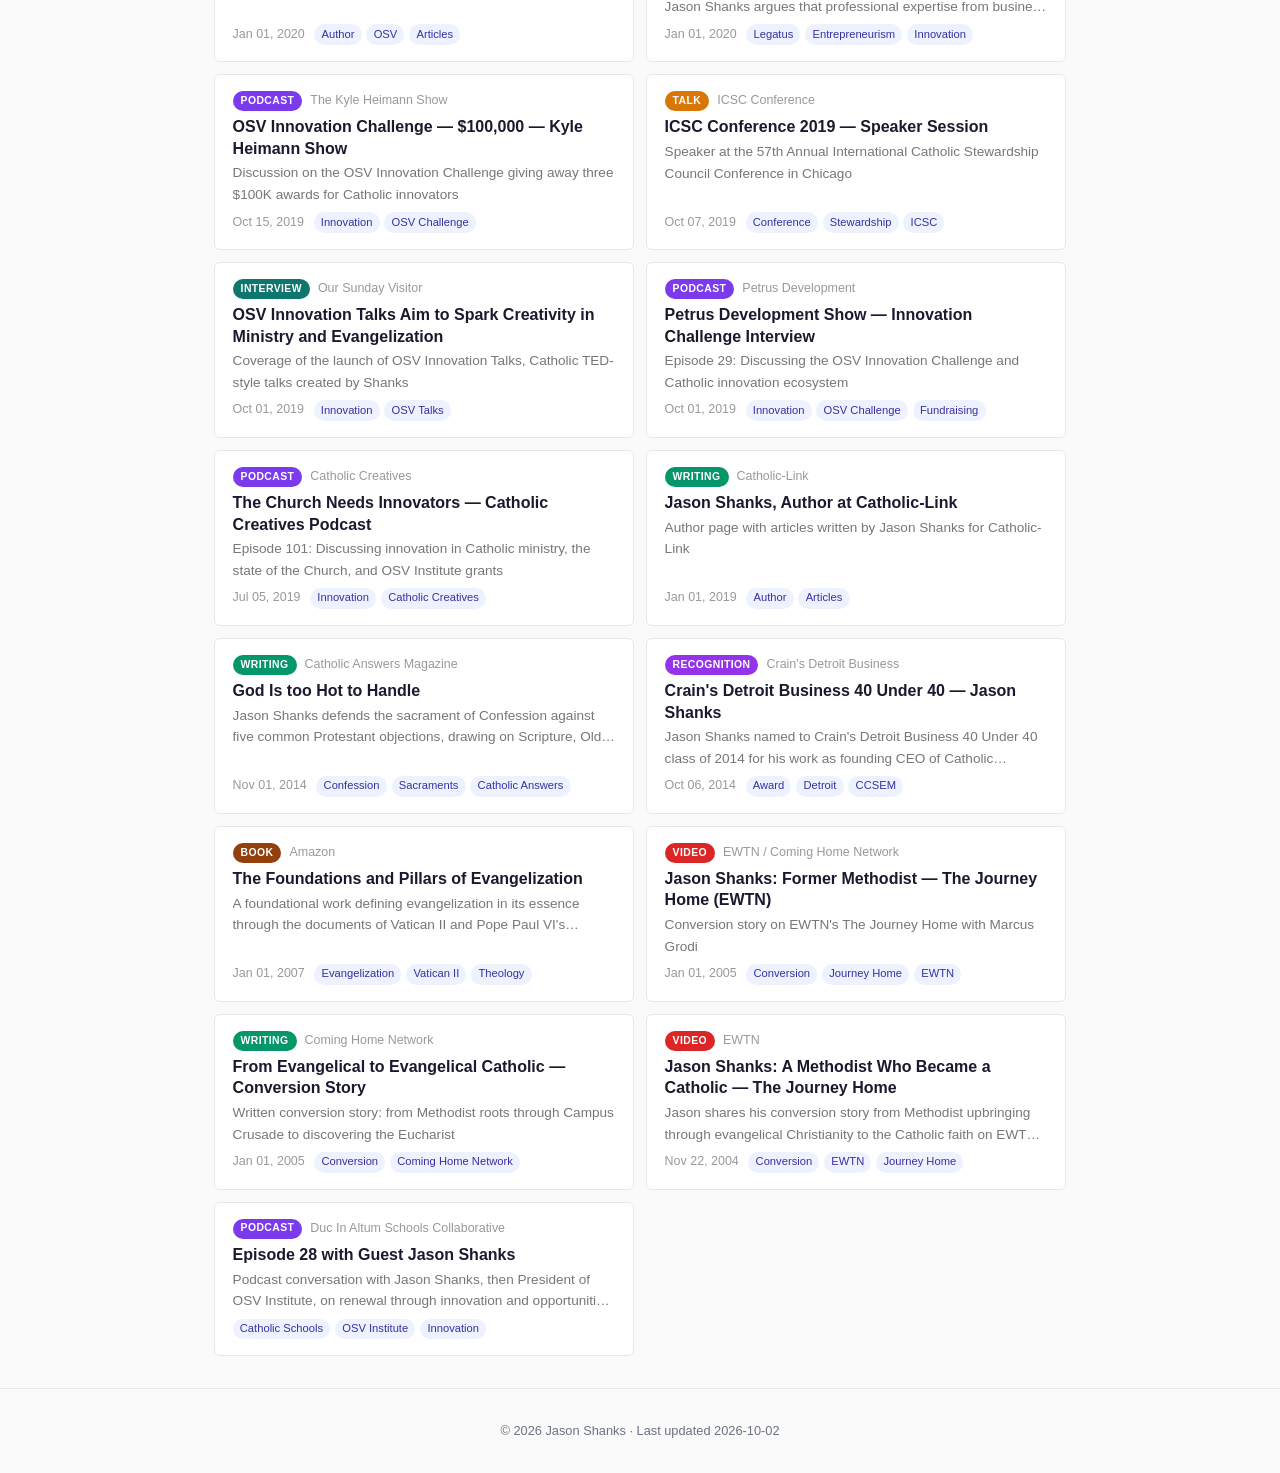
==== commit 8bcac52b: "Feature Dallas keynote and CLI transition" ====
--- a/public/index.html
+++ b/public/index.html
@@ -158,6 +158,24 @@
 
     <h2 class="jml-section-title">Featured</h2>
     <div class="jml-featured-grid">
+<a href="https://conference.dallascatholic.org/speakers/jason-shanks/" target="_blank" rel="noopener noreferrer" class="jml-card jml-featured" data-category="Talk">
+  <div class="jml-card-top">
+    <span class="jml-badge jml-badge-Talk">Talk</span>
+    <span class="jml-source">Catholic Diocese of Dallas</span>
+  </div>
+  <div class="jml-title">Dallas Parish Leadership Conference – Keynote and Conference Engagement</div>
+  <div class="jml-desc">Official Diocese of Dallas speaker profile for Jason Shanks&#x27;s keynote engagement at the 2026 Parish Leadership Conference. His conference day included the English-language keynote, a breakout session, a panel discussion, and a podcast recording.</div>
+  <div class="jml-meta"><span class="jml-date">Oct 03, 2026</span><div class="jml-tags"><span class="jml-tag">Diocese of Dallas</span><span class="jml-tag">Parish Leadership Conference</span><span class="jml-tag">Keynote</span></div></div>
+</a>
+<a href="https://vimeo.com/1221796406" target="_blank" rel="noopener noreferrer" class="jml-card jml-featured" data-category="Video">
+  <div class="jml-card-top">
+    <span class="jml-badge jml-badge-Video">Video</span>
+    <span class="jml-source">Catholic Leadership Institute</span>
+  </div>
+  <div class="jml-title">Executive Leadership Transition: Dan Cellucci Steps Down, Jason Shanks New CEO</div>
+  <div class="jml-desc">Catholic Leadership Institute&#x27;s public transition video introduces Jason Shanks as its incoming CEO following his service as president of the National Eucharistic Congress.</div>
+  <div class="jml-meta"><span class="jml-date">Aug 27, 2026</span><div class="jml-tags"><span class="jml-tag">Catholic Leadership Institute</span><span class="jml-tag">Leadership</span><span class="jml-tag">CEO Transition</span></div></div>
+</a>
 <a href="https://www.youtube.com/watch?v=NBv9LXB83_w" target="_blank" rel="noopener noreferrer" class="jml-card jml-featured" data-category="Video">
   <div class="jml-card-top">
     <span class="jml-badge jml-badge-Video">Video</span>
@@ -193,24 +211,6 @@
   <div class="jml-title">What 45 Days Near Death Taught Jason Shanks About the Eucharist</div>
   <div class="jml-desc">In-depth feature on Jason&#x27;s 45-day intubation during COVID-19 (sepsis, pneumonia, kidney failure) and how the experience transformed his Eucharistic faith</div>
   <div class="jml-meta"><span class="jml-date">Apr 07, 2026</span><div class="jml-tags"><span class="jml-tag">COVID-19</span><span class="jml-tag">Eucharist</span><span class="jml-tag">Near-Death Experience</span></div></div>
-</a>
-<a href="https://www.eucharisticrevival.org/post/manna-distractions-and-the-daily-bread-we-need" target="_blank" rel="noopener noreferrer" class="jml-card jml-featured" data-category="Writing">
-  <div class="jml-card-top">
-    <span class="jml-badge jml-badge-Writing">Writing</span>
-    <span class="jml-source">National Eucharistic Revival Blog</span>
-  </div>
-  <div class="jml-title">Manna, Distractions, and the Daily Bread We Need</div>
-  <div class="jml-desc">Jason Shanks reflects on how the Israelites&#x27;s daily manna in the desert mirrors our need to seek spiritual nourishment without distraction in daily life</div>
-  <div class="jml-meta"><span class="jml-date">Mar 25, 2026</span><div class="jml-tags"><span class="jml-tag">Eucharist</span><span class="jml-tag">Spiritual Formation</span><span class="jml-tag">Reflection</span></div></div>
-</a>
-<a href="https://www.eucharisticrevival.org/post/the-fullness-of-prayer-an-exchange-of-hearts" target="_blank" rel="noopener noreferrer" class="jml-card jml-featured" data-category="Writing">
-  <div class="jml-card-top">
-    <span class="jml-badge jml-badge-Writing">Writing</span>
-    <span class="jml-source">National Eucharistic Revival Blog</span>
-  </div>
-  <div class="jml-title">The Fullness of Prayer: An Exchange of Hearts</div>
-  <div class="jml-desc">As the NEC turns attention to prayer in 2026, Shanks introduces a year-long prayer series describing prayer as a profound mutual exchange with God</div>
-  <div class="jml-meta"><span class="jml-date">Jan 14, 2026</span><div class="jml-tags"><span class="jml-tag">Prayer</span><span class="jml-tag">Eucharistic Revival</span><span class="jml-tag">Spiritual Formation</span></div></div>
 </a>
     </div>
 
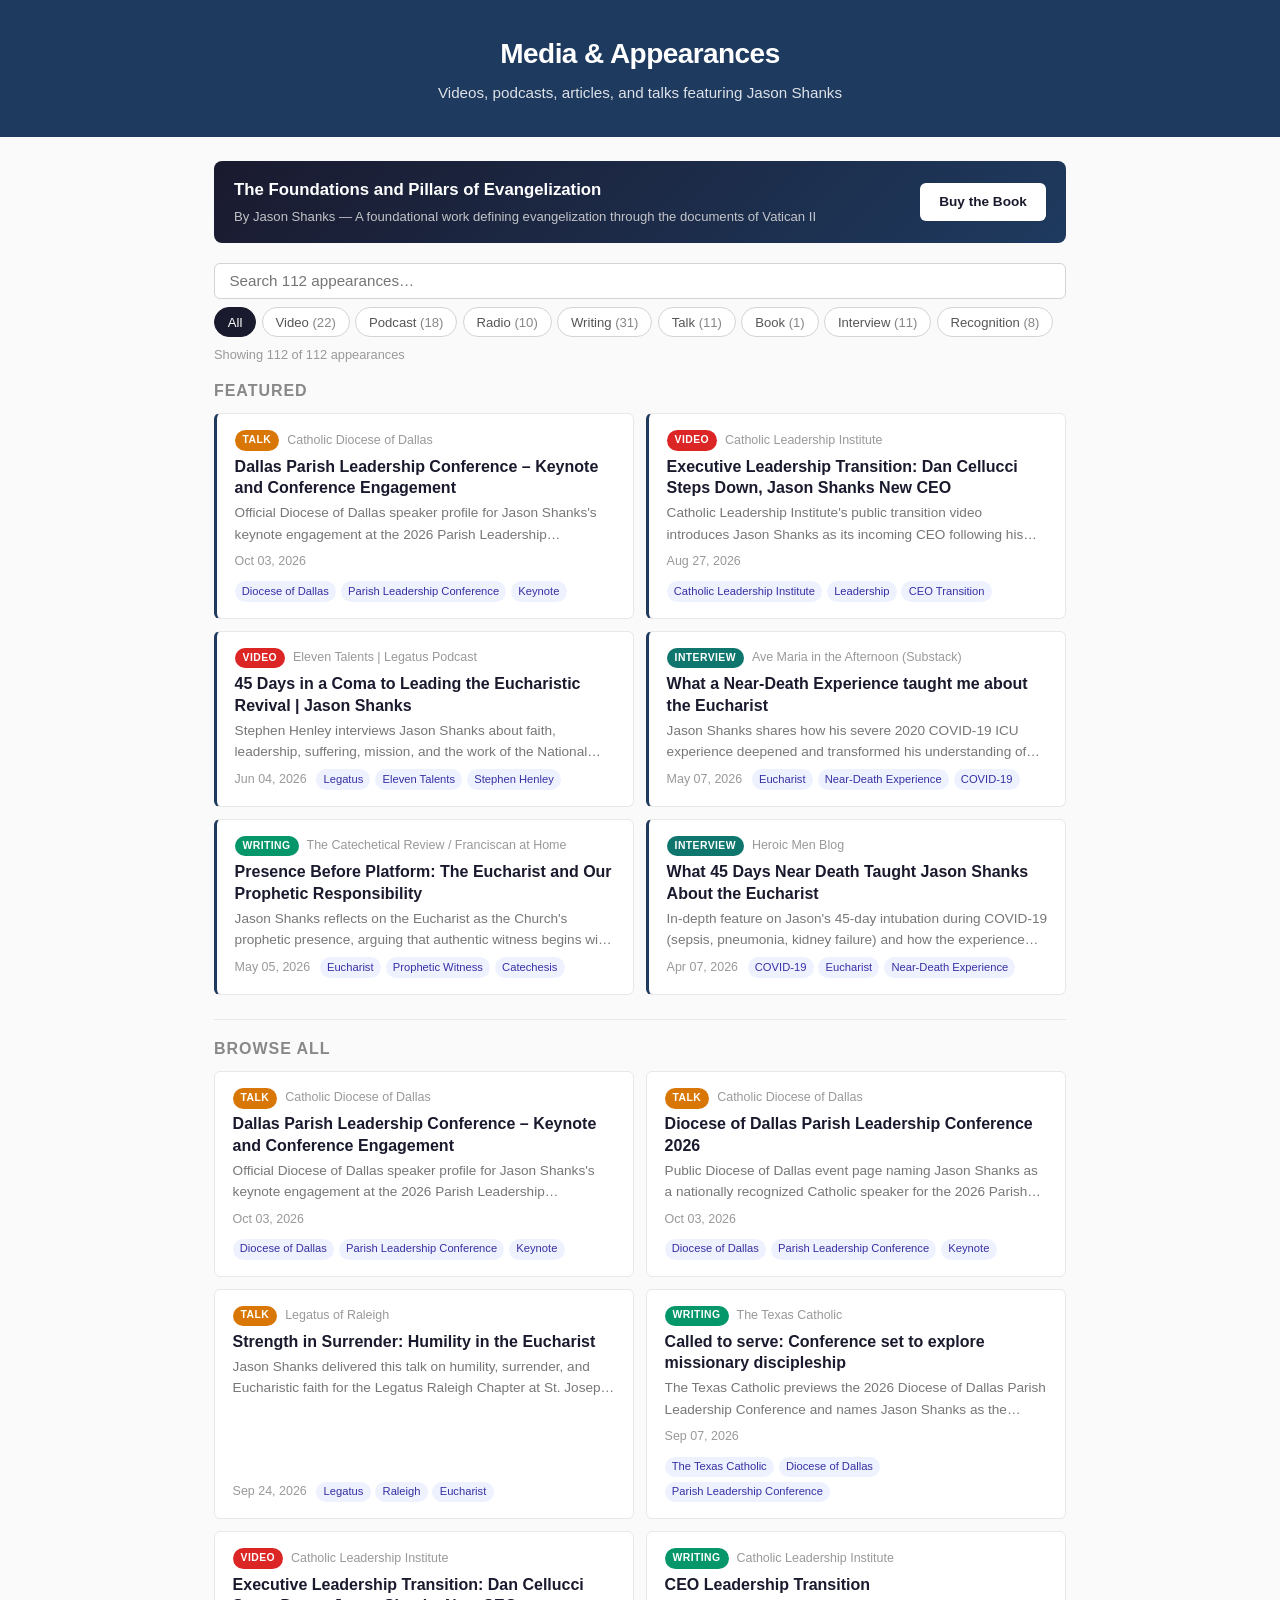
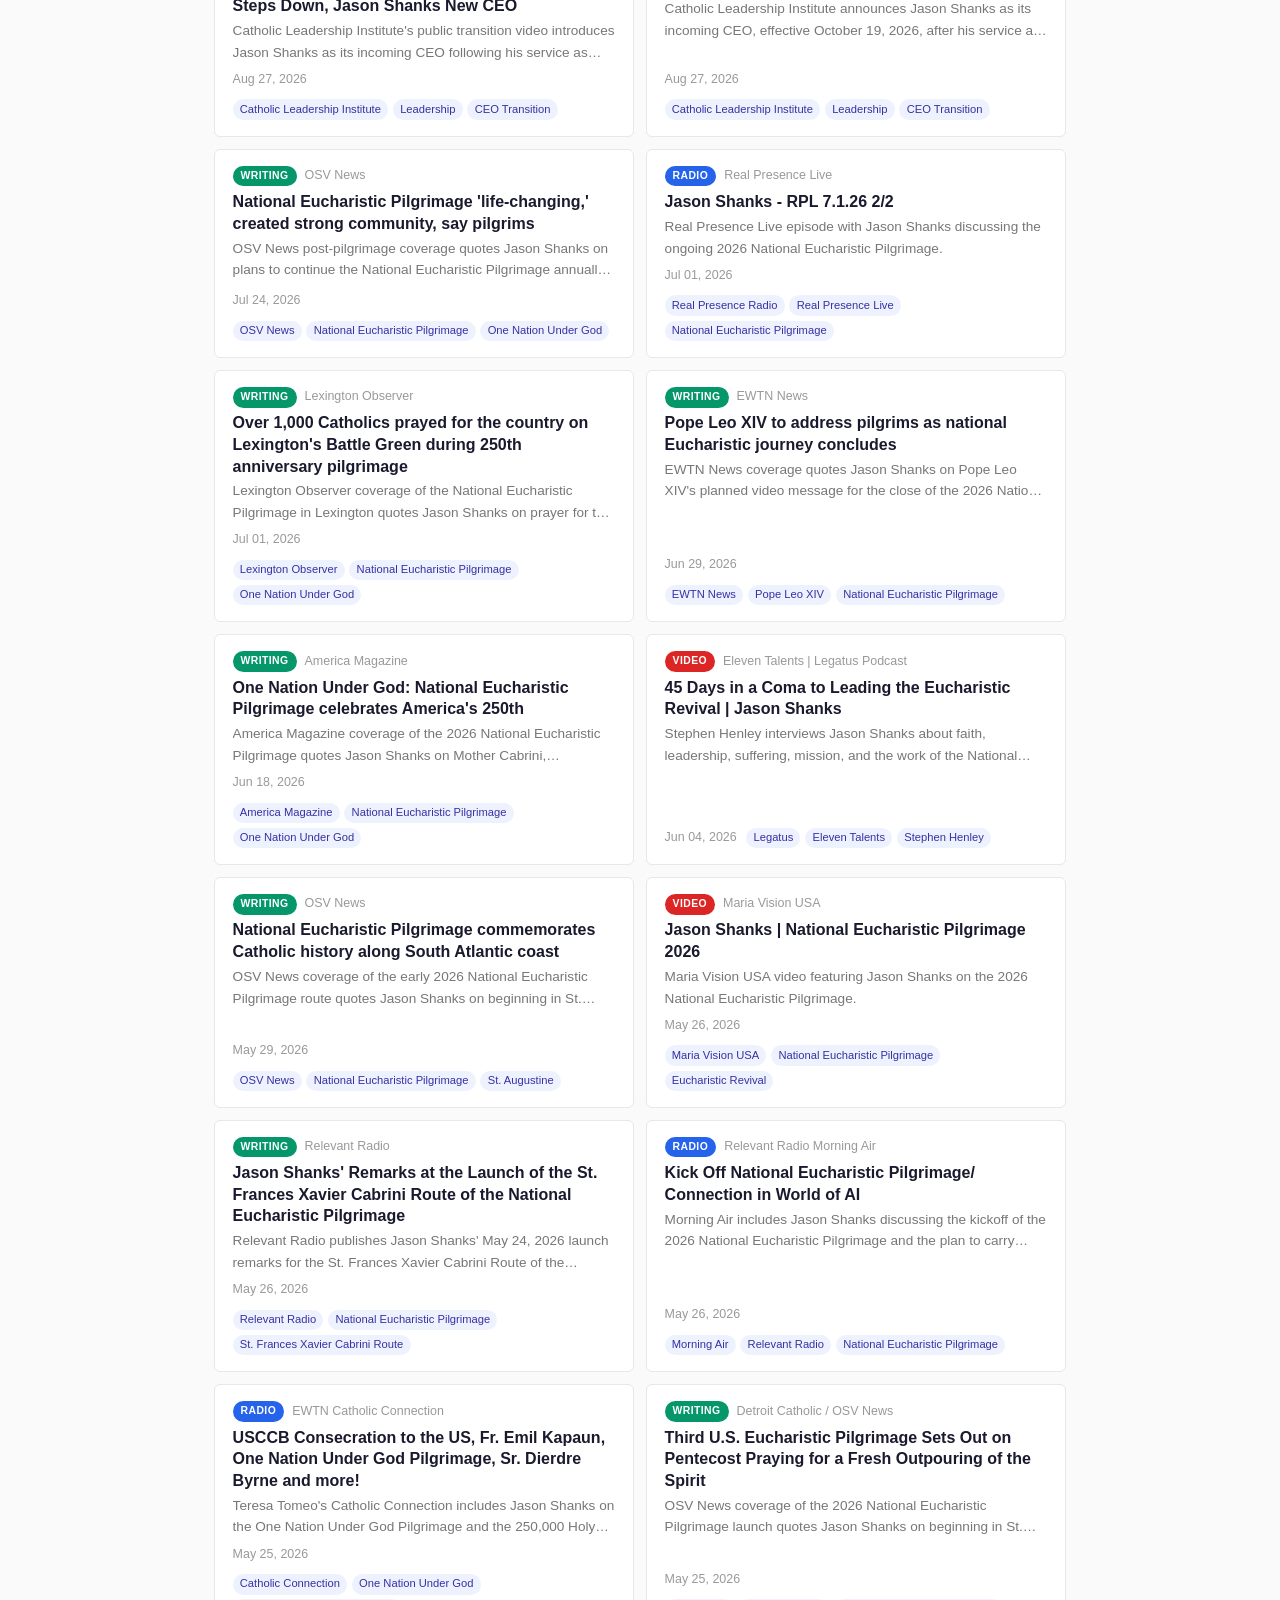
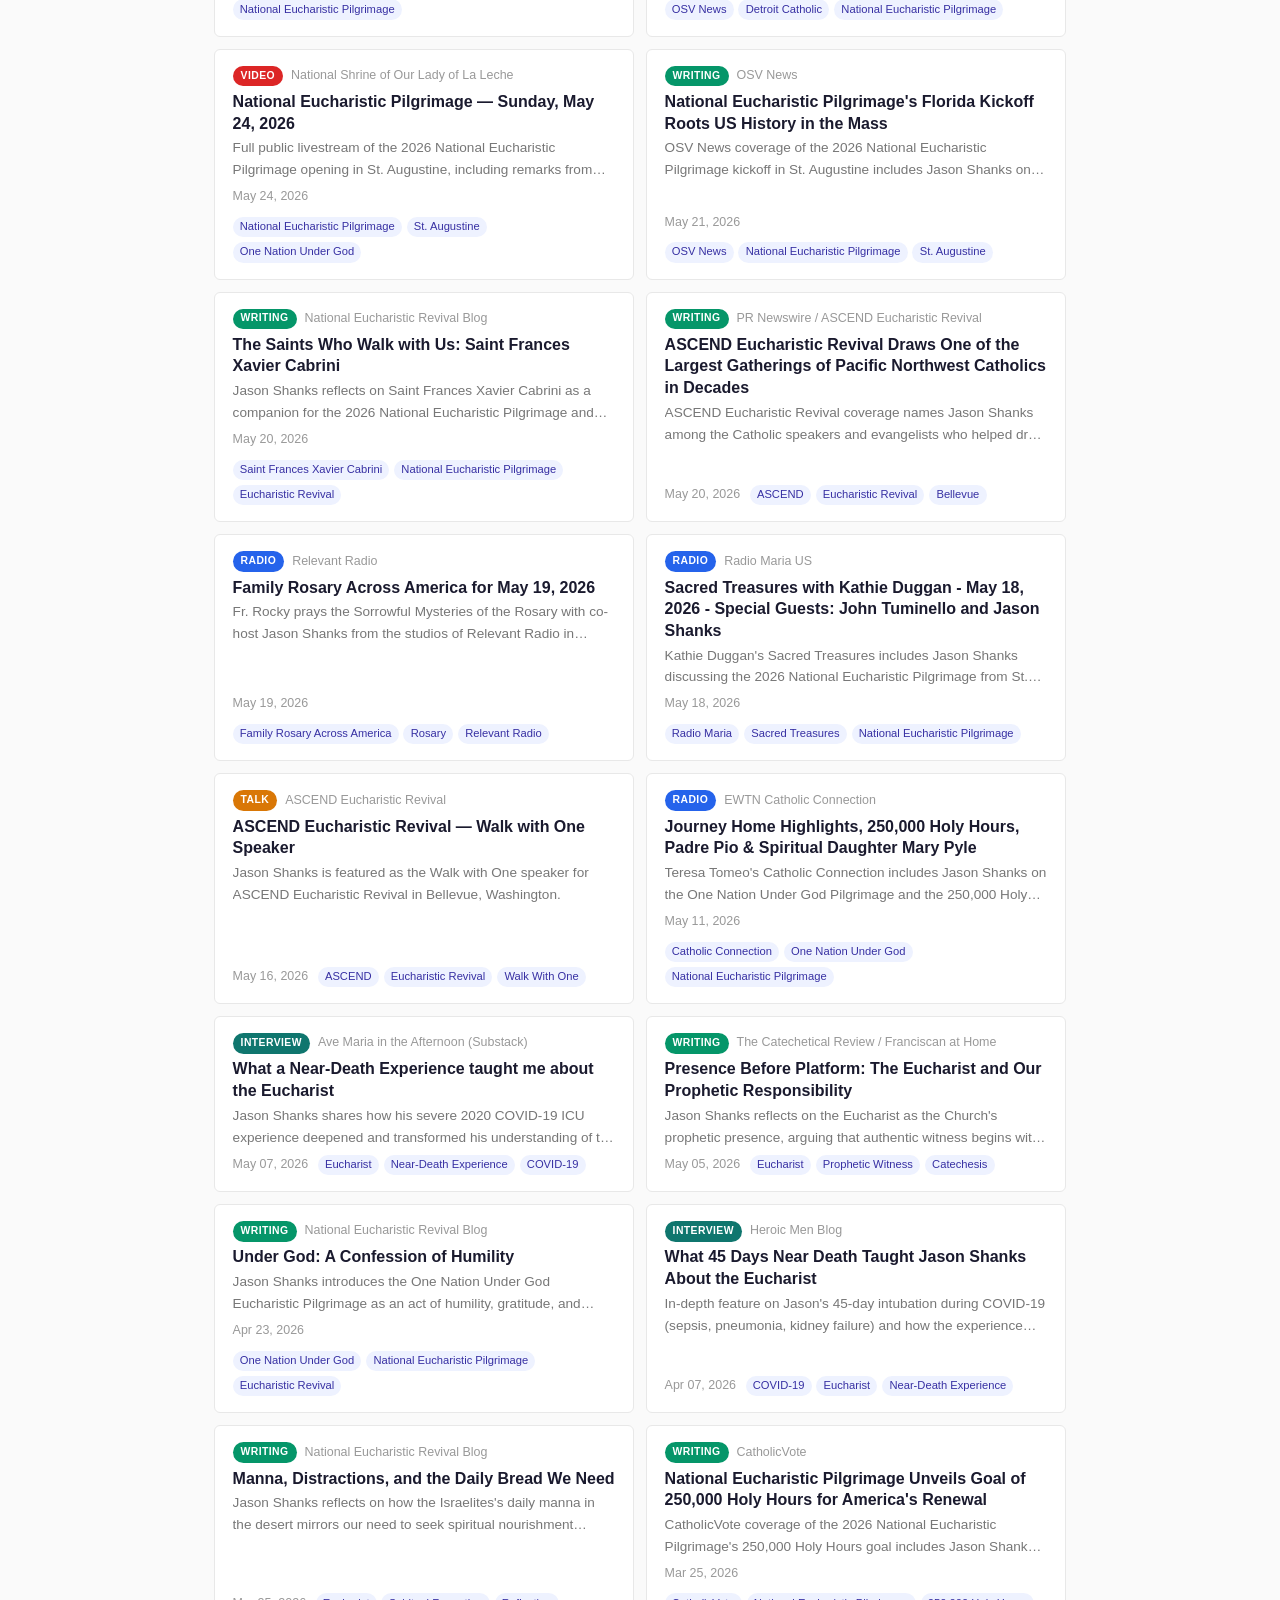
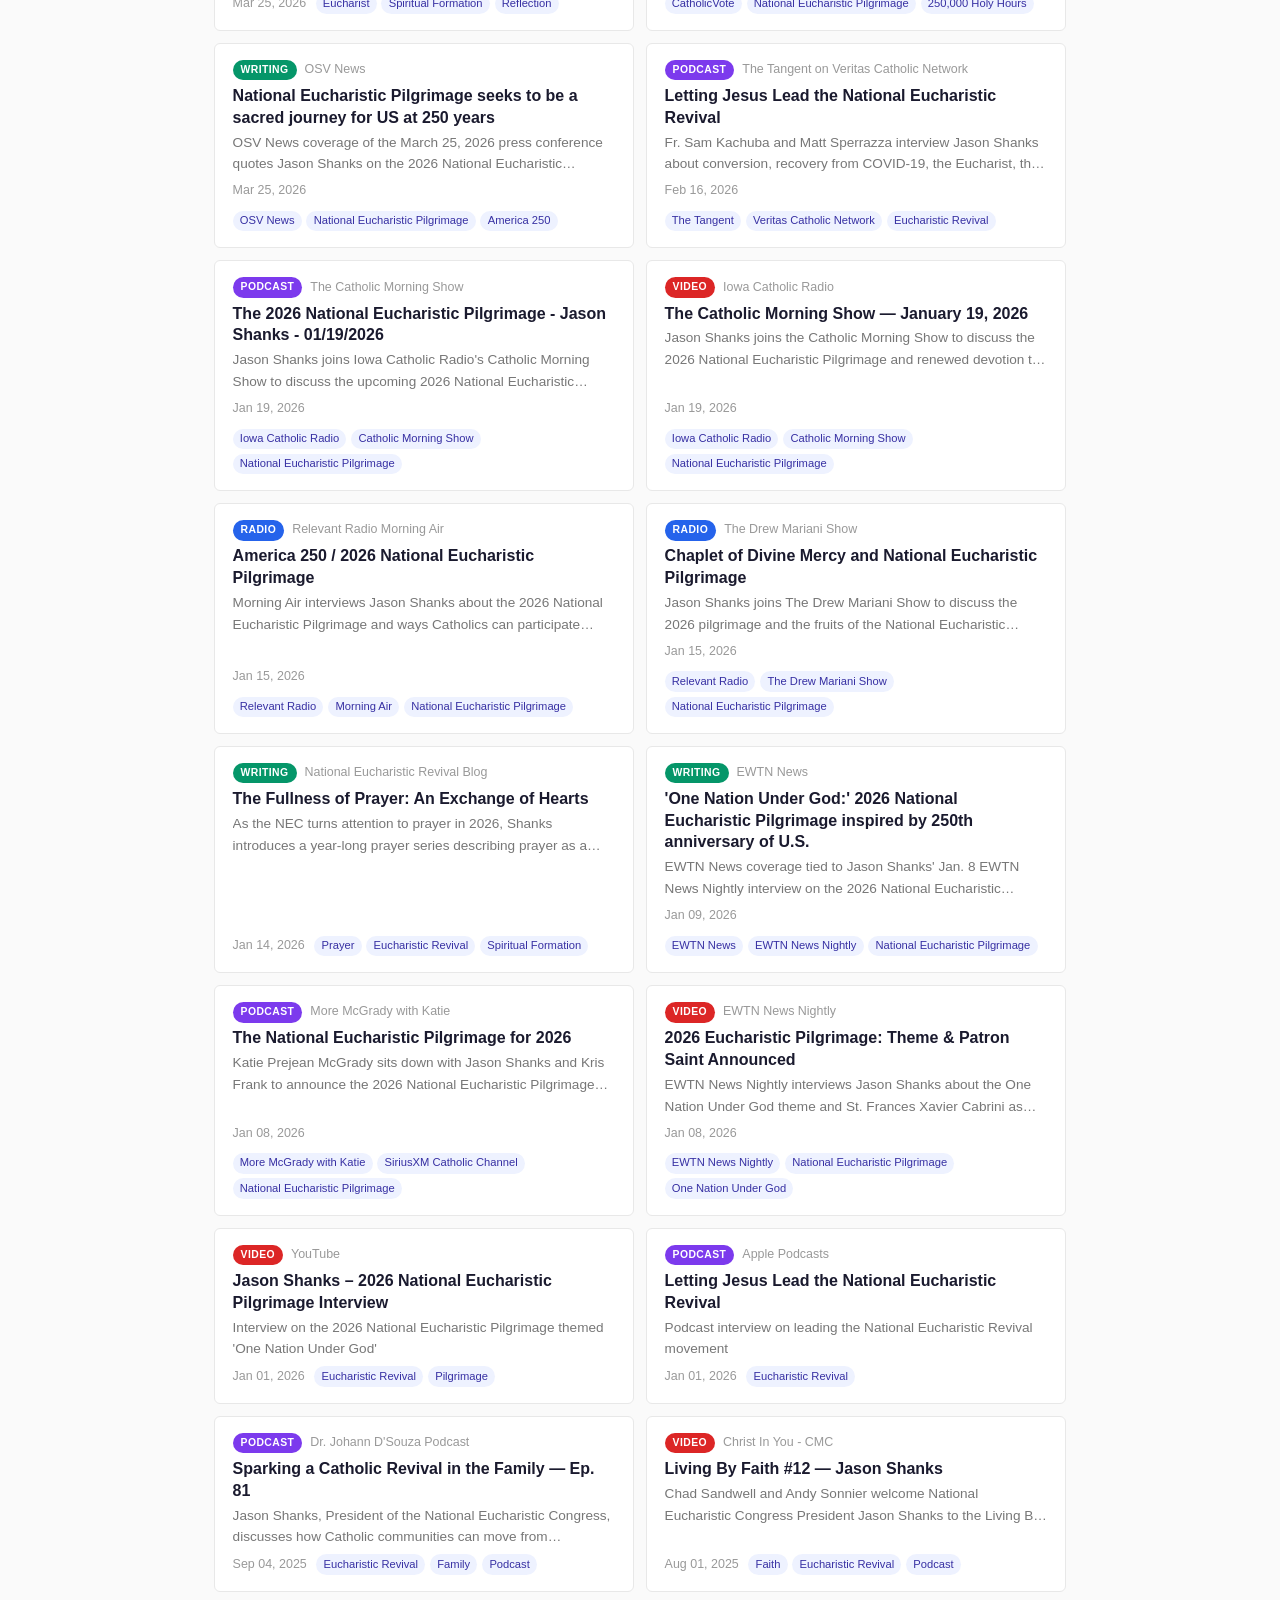
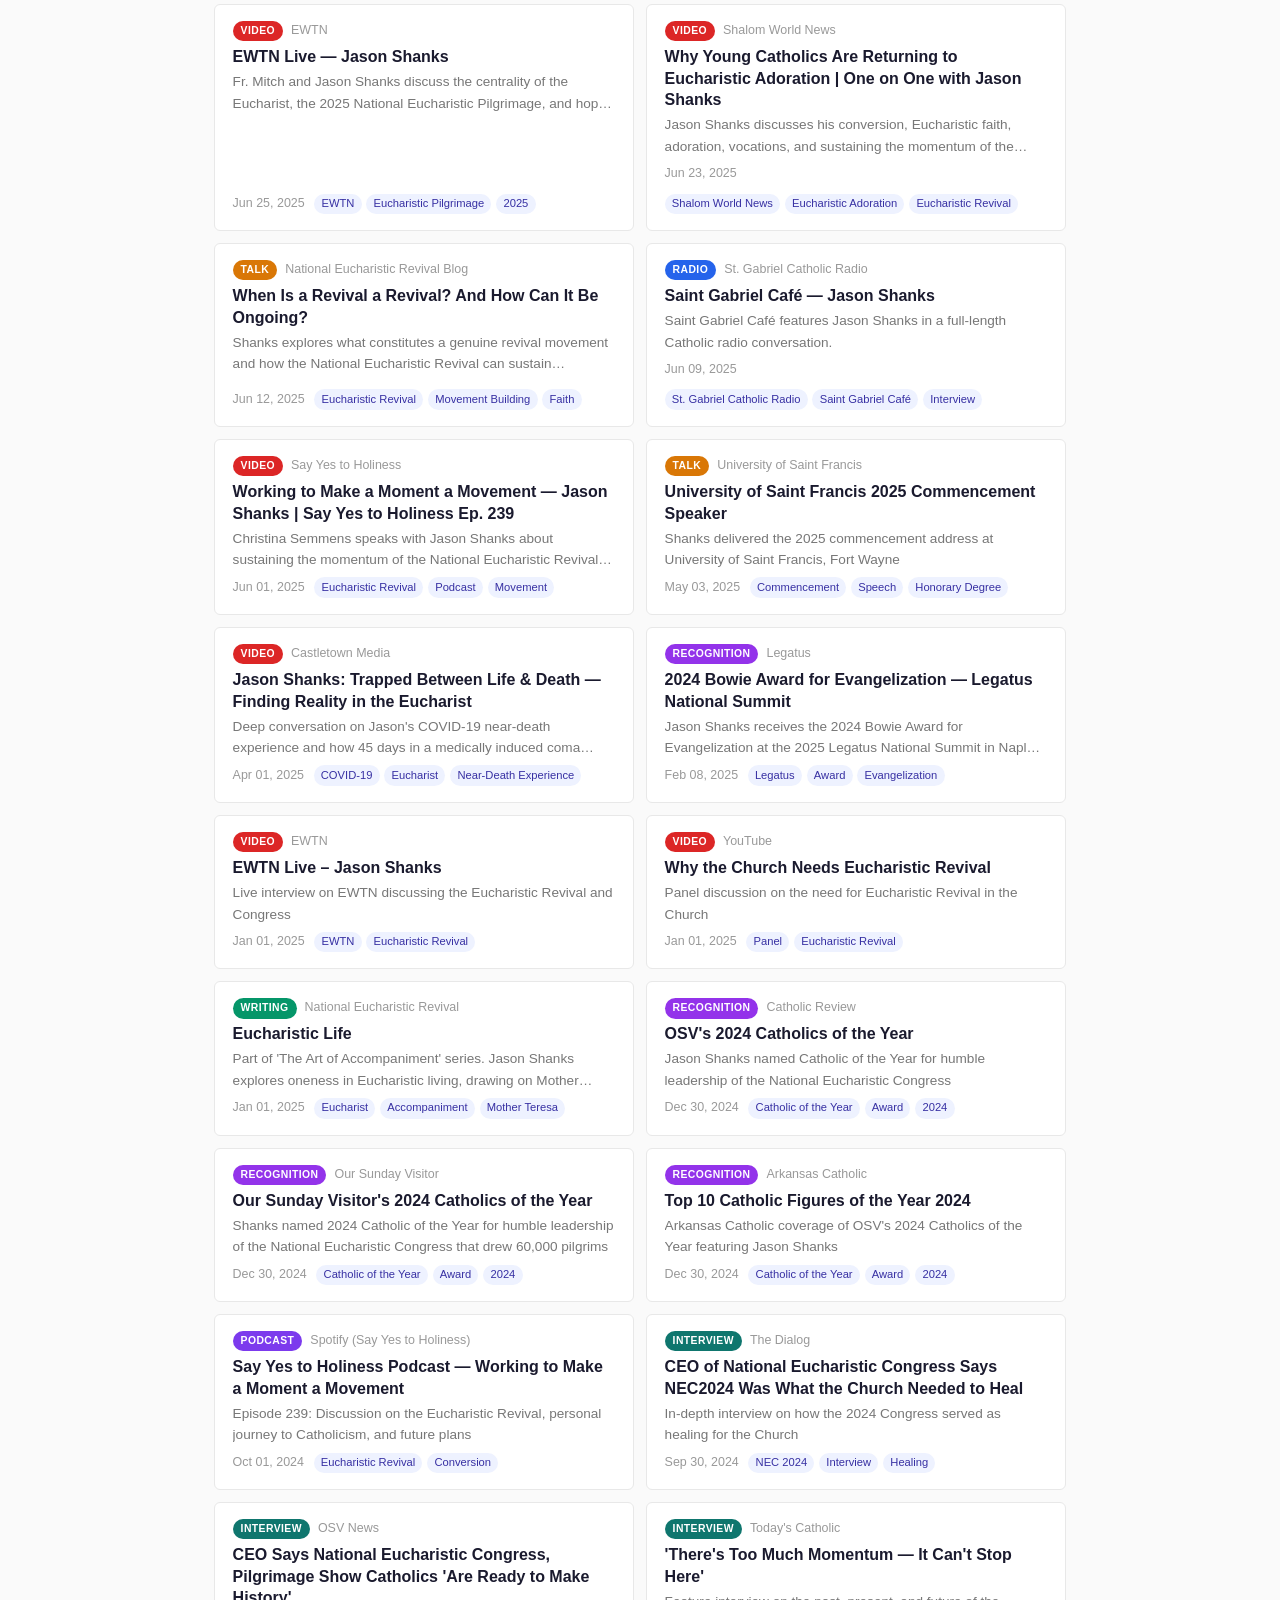
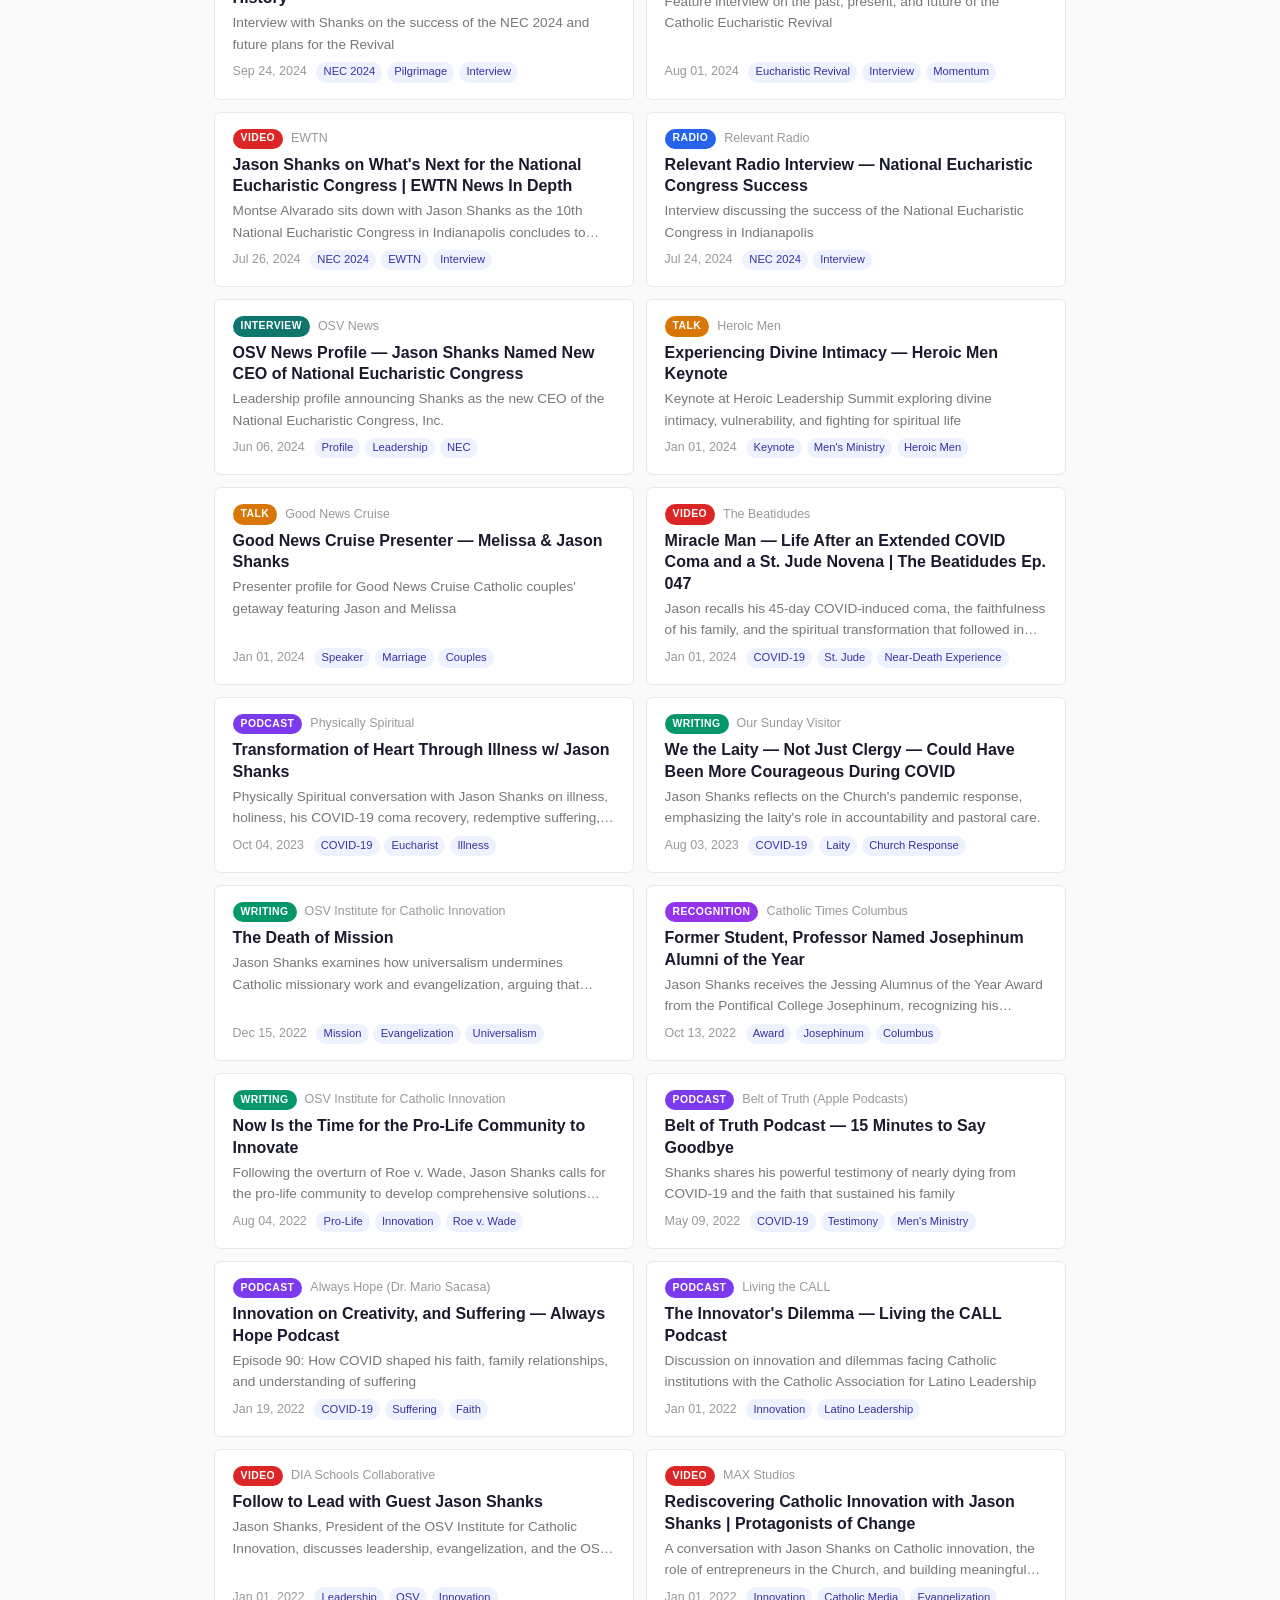
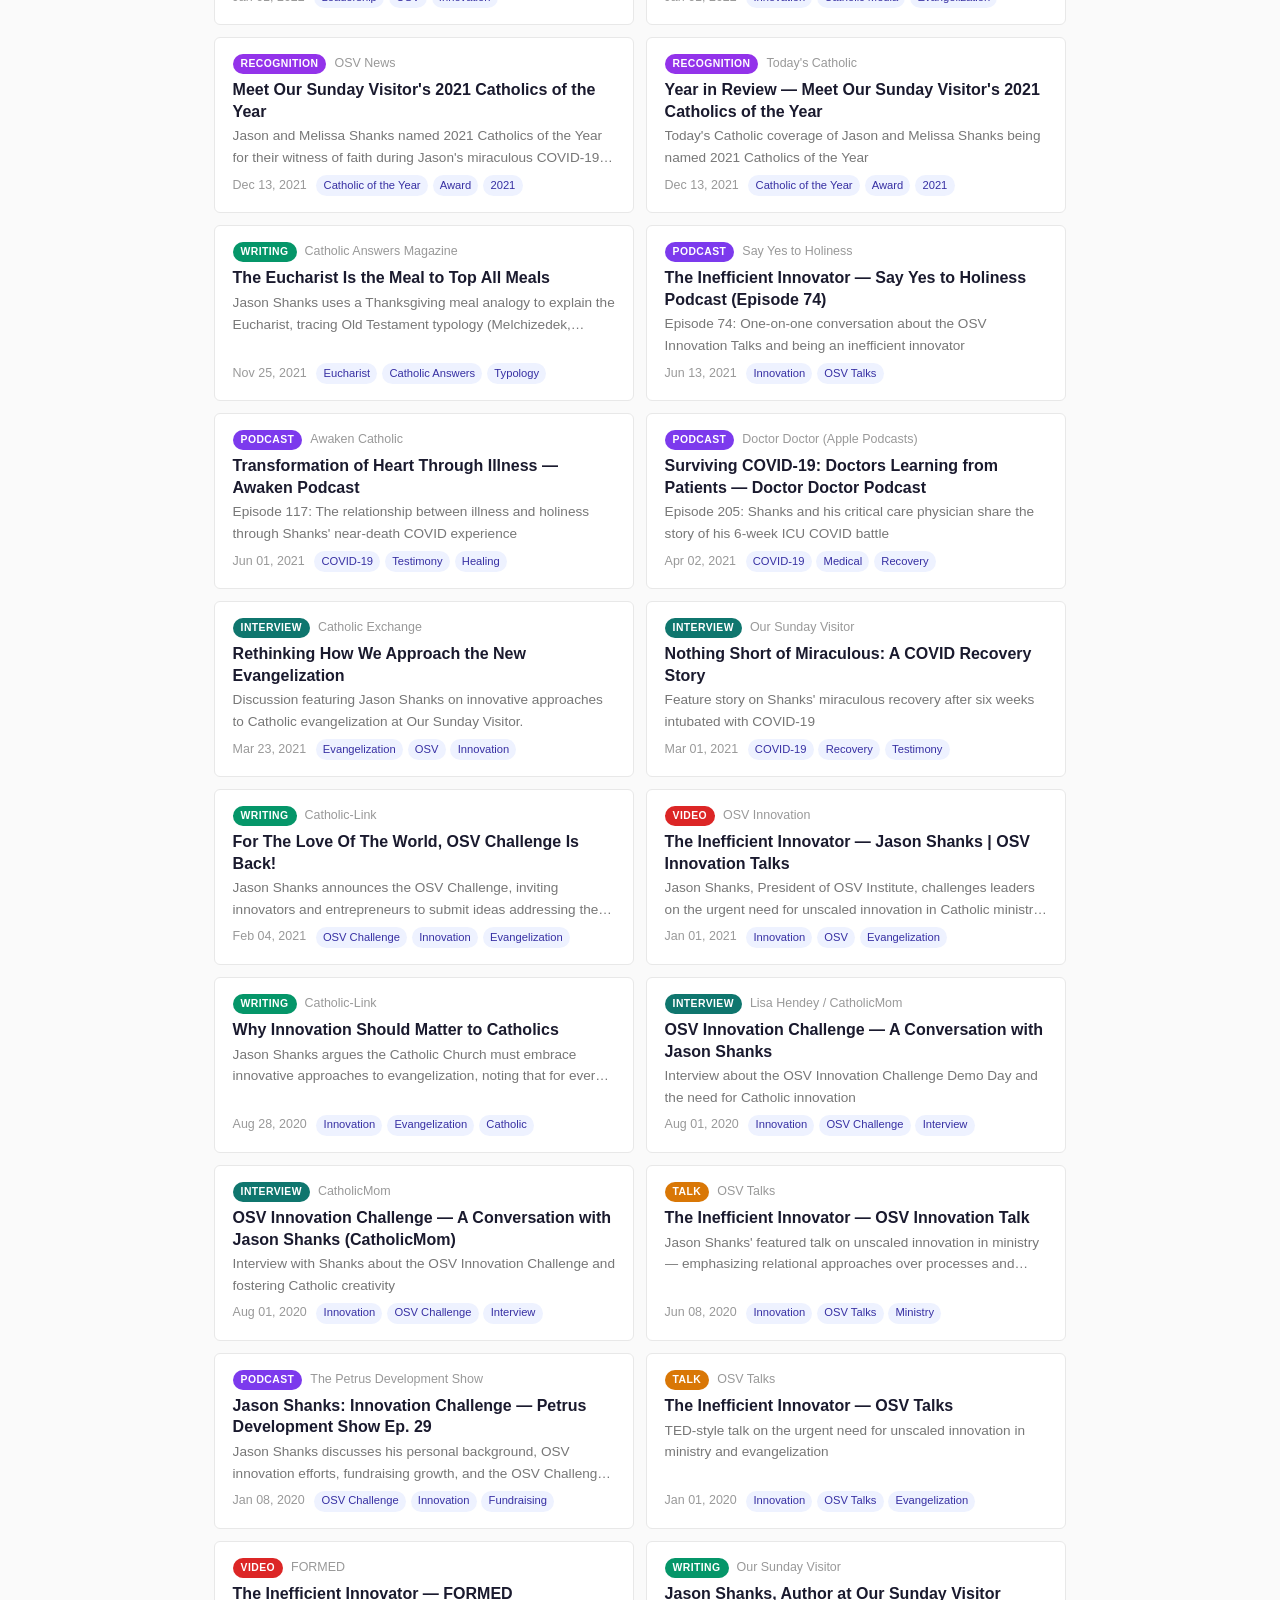
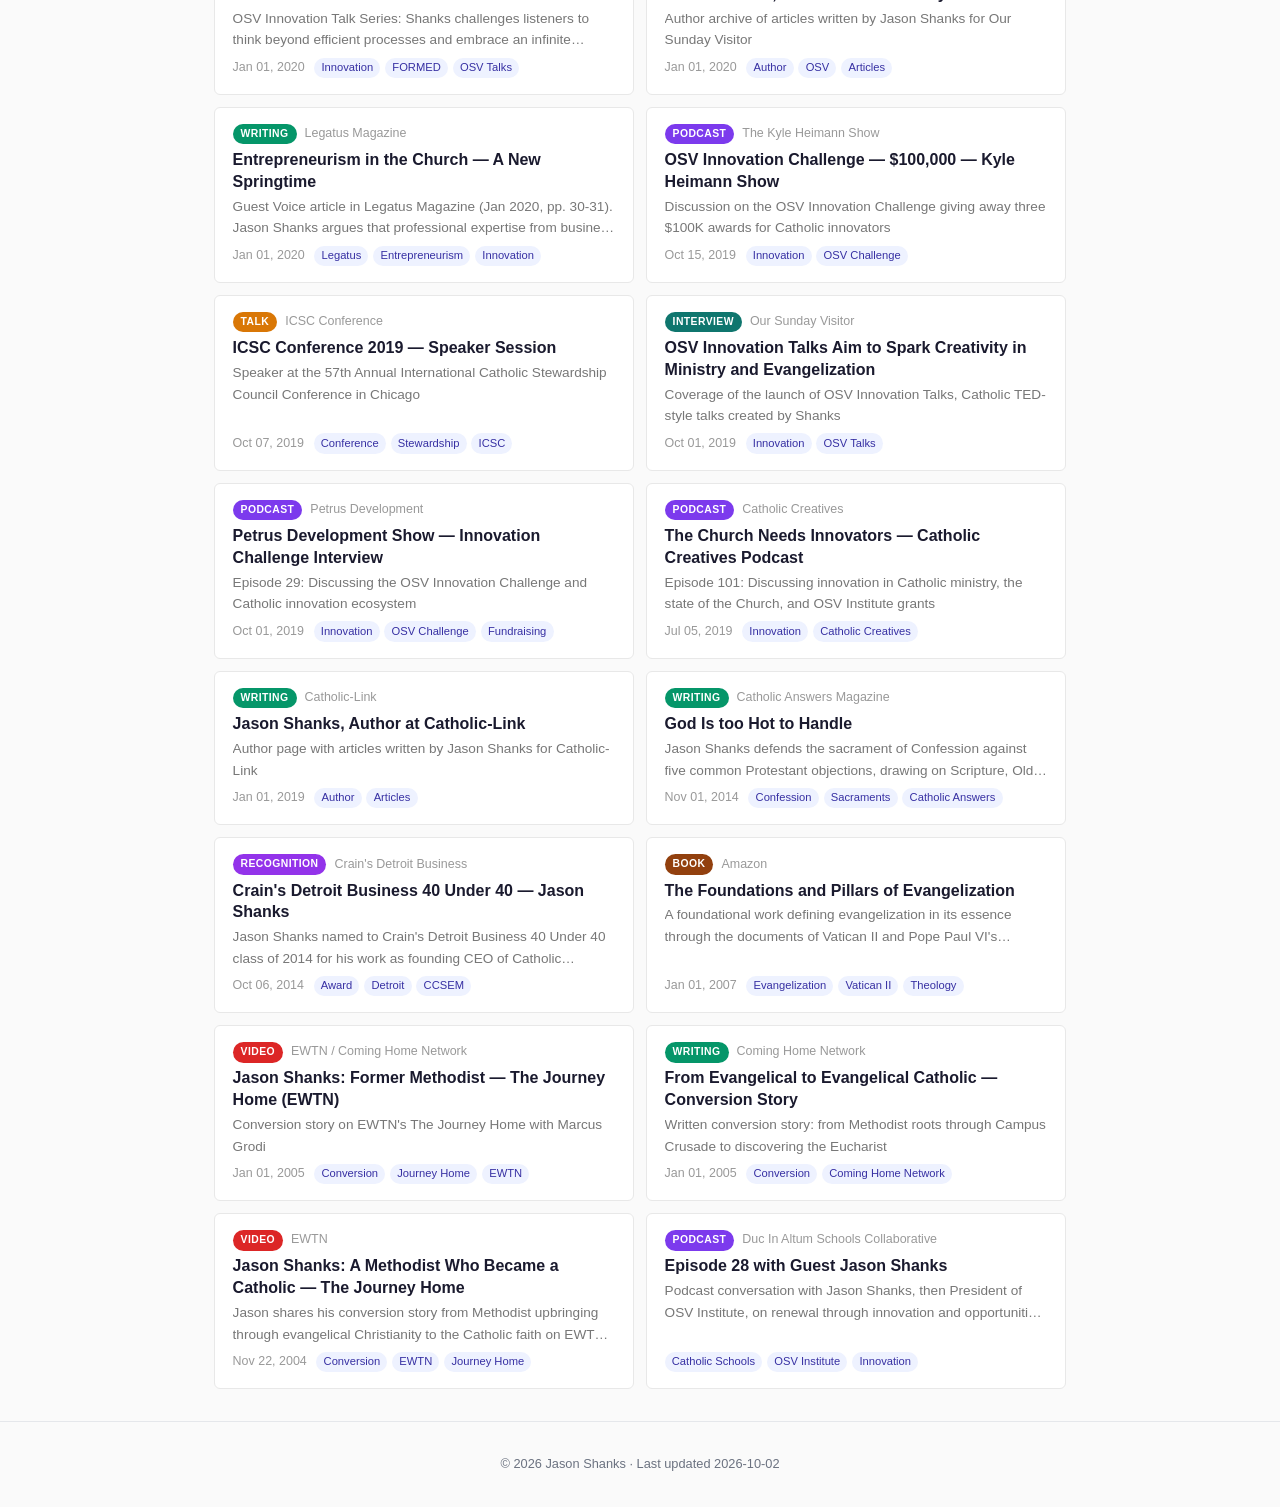
==== commit d4b39c39: "Add Legatus Raleigh talk" ====
--- a/public/index.html
+++ b/public/index.html
@@ -4,9 +4,9 @@
   <meta charset="UTF-8">
   <meta name="viewport" content="width=device-width, initial-scale=1.0">
   <title>Media &amp; Appearances — Jason Shanks</title>
-  <meta name="description" content="A living library of 111 media appearances by Jason Shanks — videos, podcasts, radio interviews, articles, and conference talks.">
+  <meta name="description" content="A living library of 112 media appearances by Jason Shanks — videos, podcasts, radio interviews, articles, and conference talks.">
   <meta property="og:title" content="Jason Shanks — Media &amp; Appearances">
-  <meta property="og:description" content="111 videos, podcasts, articles, and talks by and featuring Jason Shanks.">
+  <meta property="og:description" content="112 videos, podcasts, articles, and talks by and featuring Jason Shanks.">
   <meta property="og:type" content="website">
   <link rel="canonical" href="https://jason-shanks-media.netlify.app/">
   <style>
@@ -139,7 +139,7 @@
 
     <div class="jml-controls">
       <input type="search" class="jml-search" id="jml-search"
-             placeholder="Search 111 appearances…"
+             placeholder="Search 112 appearances…"
              aria-label="Search media library">
       <div class="jml-filters" id="jml-filters" role="group" aria-label="Filter by category">
       <button class="jml-fbtn active" data-cat="All">All</button>
@@ -147,14 +147,14 @@
       <button class="jml-fbtn" data-cat="Podcast">Podcast <span class="jml-fcount">(18)</span></button>
       <button class="jml-fbtn" data-cat="Radio">Radio <span class="jml-fcount">(10)</span></button>
       <button class="jml-fbtn" data-cat="Writing">Writing <span class="jml-fcount">(31)</span></button>
-      <button class="jml-fbtn" data-cat="Talk">Talk <span class="jml-fcount">(10)</span></button>
+      <button class="jml-fbtn" data-cat="Talk">Talk <span class="jml-fcount">(11)</span></button>
       <button class="jml-fbtn" data-cat="Book">Book <span class="jml-fcount">(1)</span></button>
       <button class="jml-fbtn" data-cat="Interview">Interview <span class="jml-fcount">(11)</span></button>
       <button class="jml-fbtn" data-cat="Recognition">Recognition <span class="jml-fcount">(8)</span></button>
 
       </div>
     </div>
-    <div class="jml-stats" id="jml-stats" aria-live="polite">Showing 111 of 111 appearances</div>
+    <div class="jml-stats" id="jml-stats" aria-live="polite">Showing 112 of 112 appearances</div>
 
     <h2 class="jml-section-title">Featured</h2>
     <div class="jml-featured-grid">
@@ -235,6 +235,15 @@
   <div class="jml-title">Diocese of Dallas Parish Leadership Conference 2026</div>
   <div class="jml-desc">Public Diocese of Dallas event page naming Jason Shanks as a nationally recognized Catholic speaker for the 2026 Parish Leadership Conference at Bishop Lynch High School.</div>
   <div class="jml-meta"><span class="jml-date">Oct 03, 2026</span><div class="jml-tags"><span class="jml-tag">Diocese of Dallas</span><span class="jml-tag">Parish Leadership Conference</span><span class="jml-tag">Keynote</span></div></div>
+</a>
+<a href="https://www.linkedin.com/in/legatus-of-raleigh-20981218b" target="_blank" rel="noopener noreferrer" class="jml-card" data-category="Talk">
+  <div class="jml-card-top">
+    <span class="jml-badge jml-badge-Talk">Talk</span>
+    <span class="jml-source">Legatus of Raleigh</span>
+  </div>
+  <div class="jml-title">Strength in Surrender: Humility in the Eucharist</div>
+  <div class="jml-desc">Jason Shanks delivered this talk on humility, surrender, and Eucharistic faith for the Legatus Raleigh Chapter at St. Joseph Catholic Church in Raleigh, North Carolina.</div>
+  <div class="jml-meta"><span class="jml-date">Sep 24, 2026</span><div class="jml-tags"><span class="jml-tag">Legatus</span><span class="jml-tag">Raleigh</span><span class="jml-tag">Eucharist</span></div></div>
 </a>
 <a href="https://texascatholic.com/called-to-serve-conference-set-to-explore-missionary-discipleship/" target="_blank" rel="noopener noreferrer" class="jml-card" data-category="Writing">
   <div class="jml-card-top">
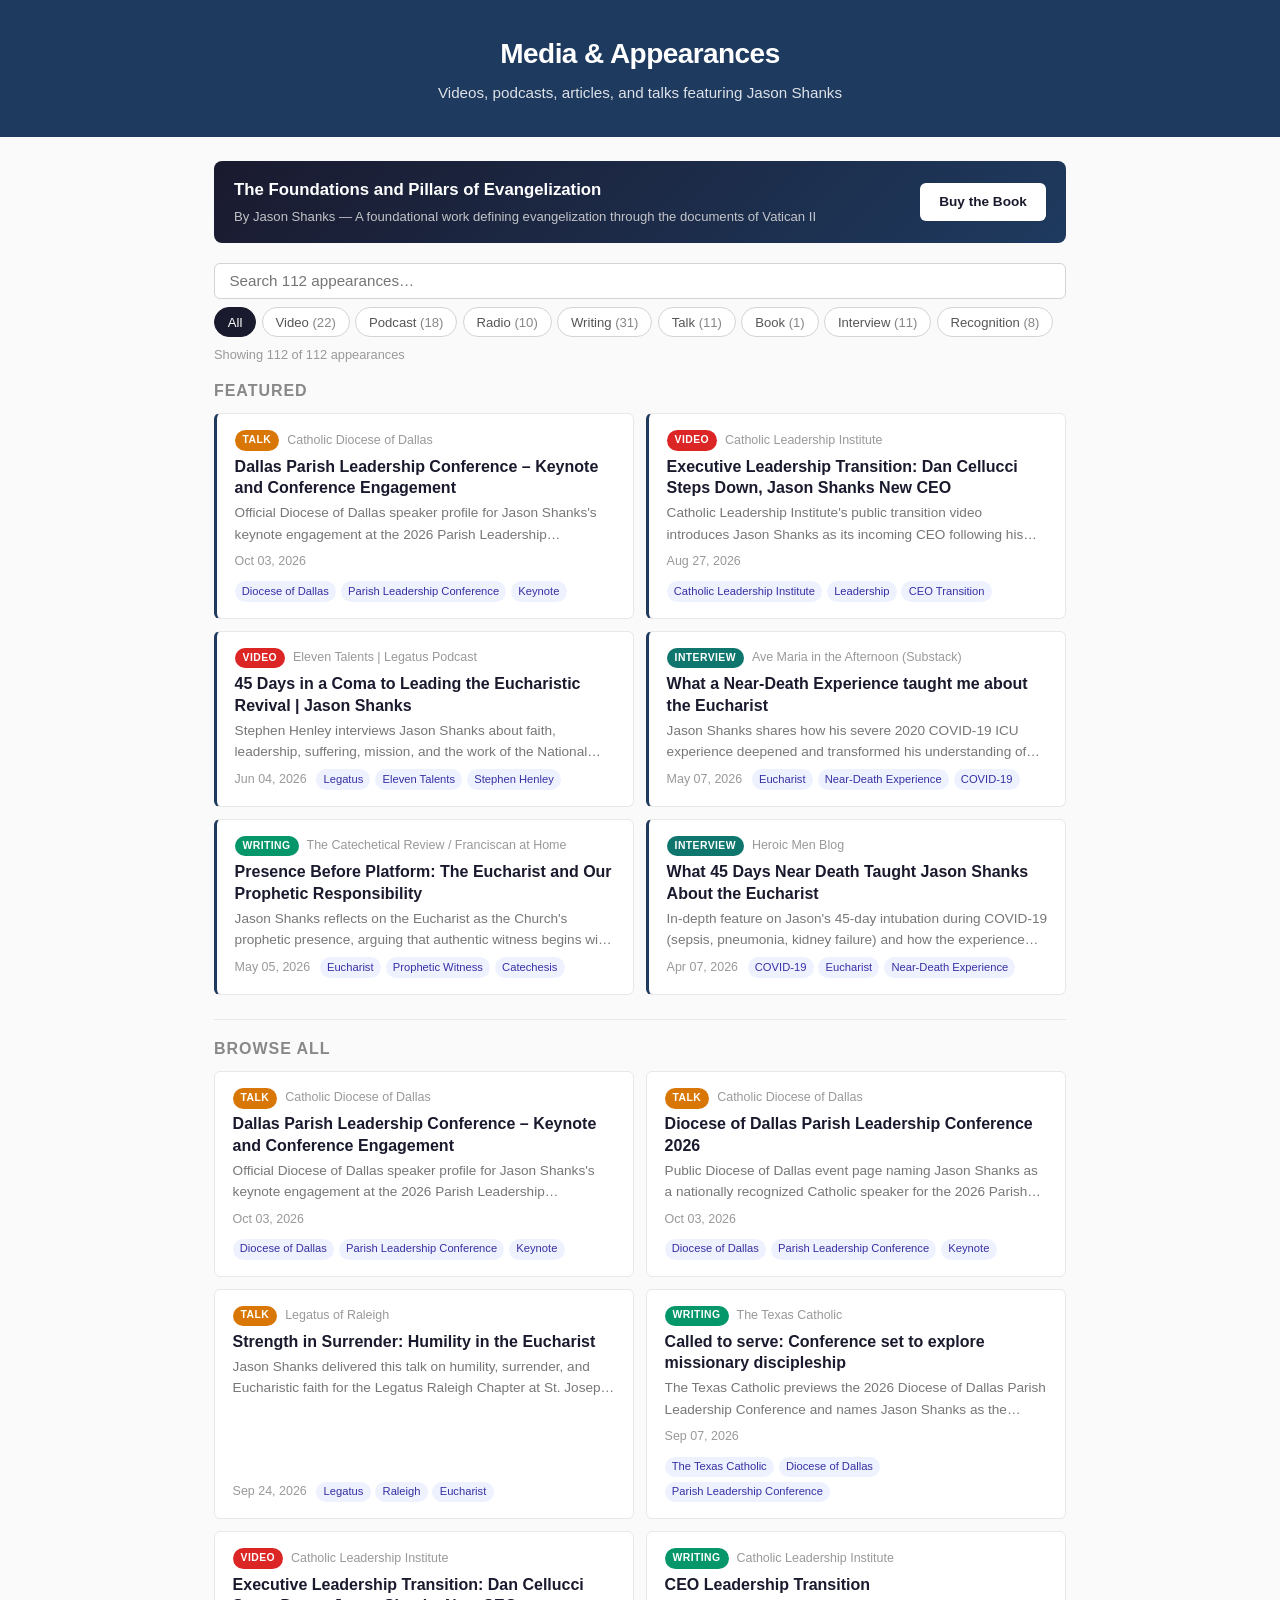
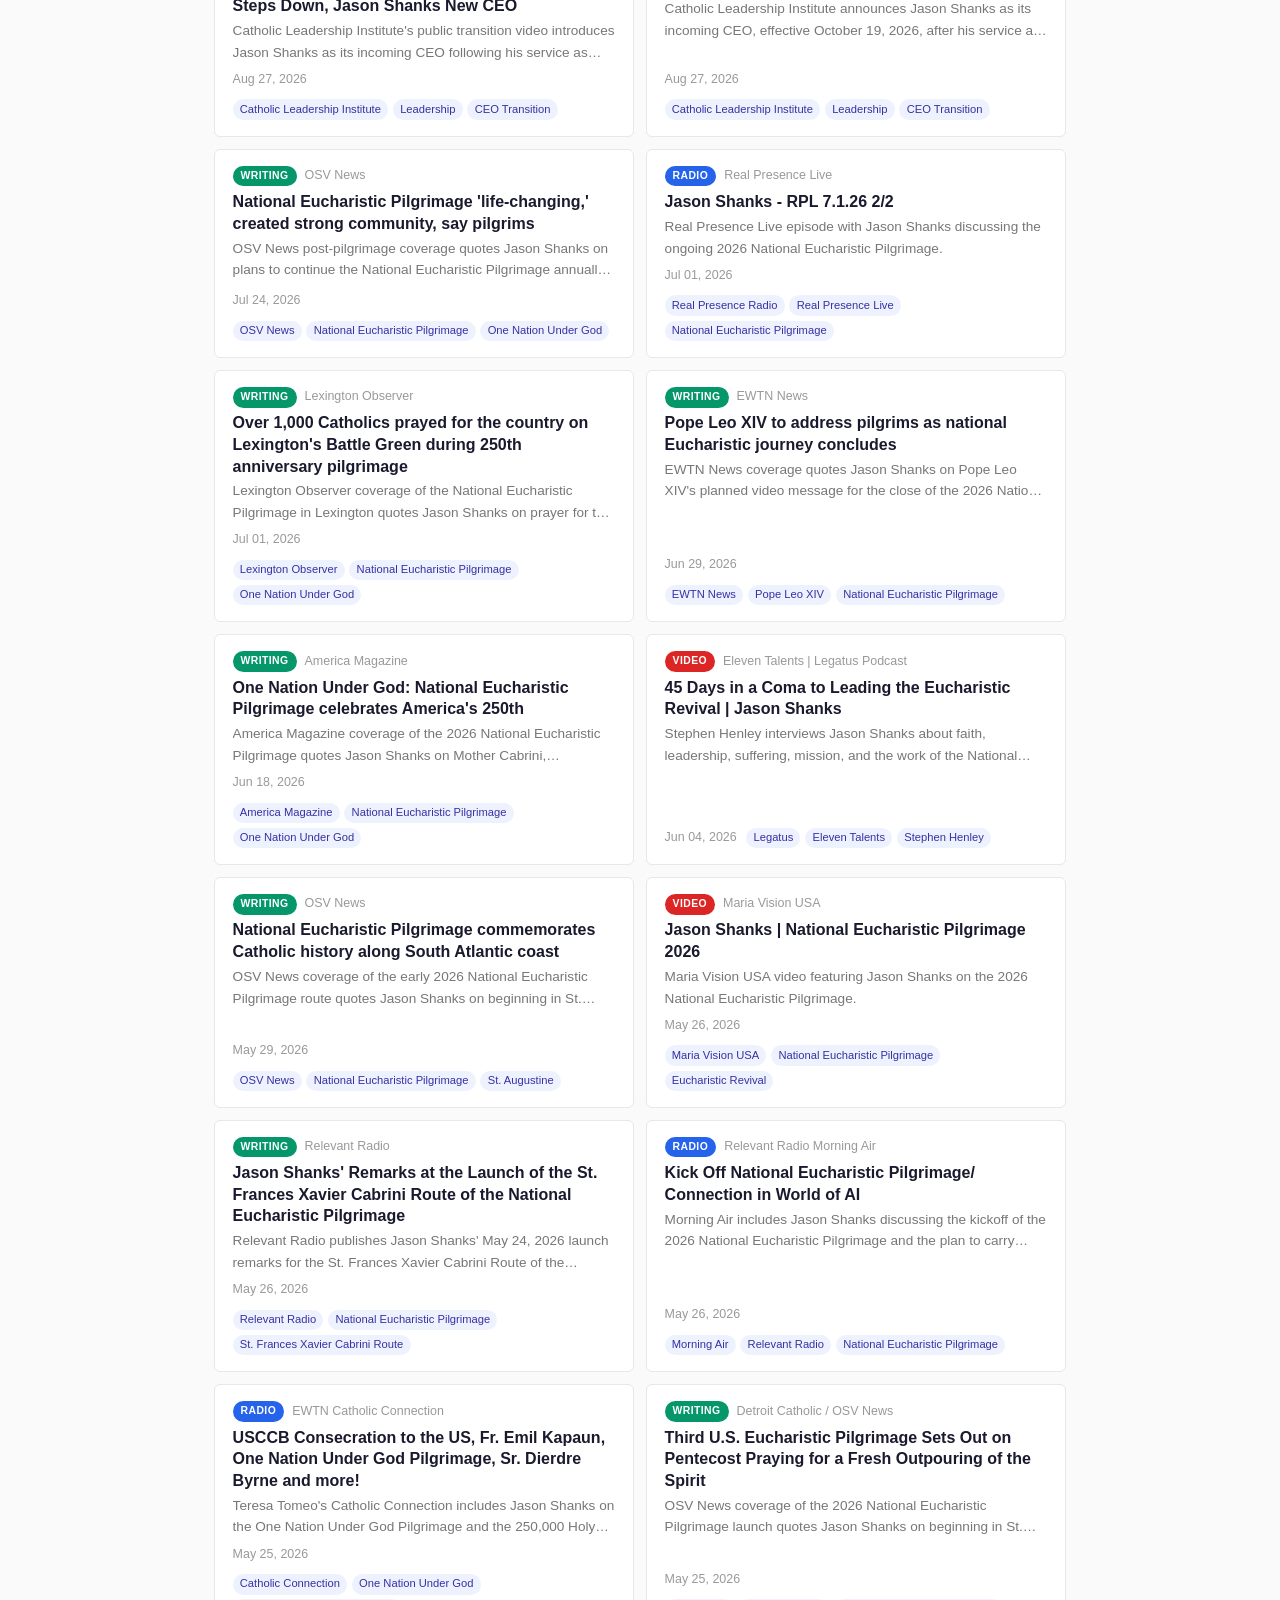
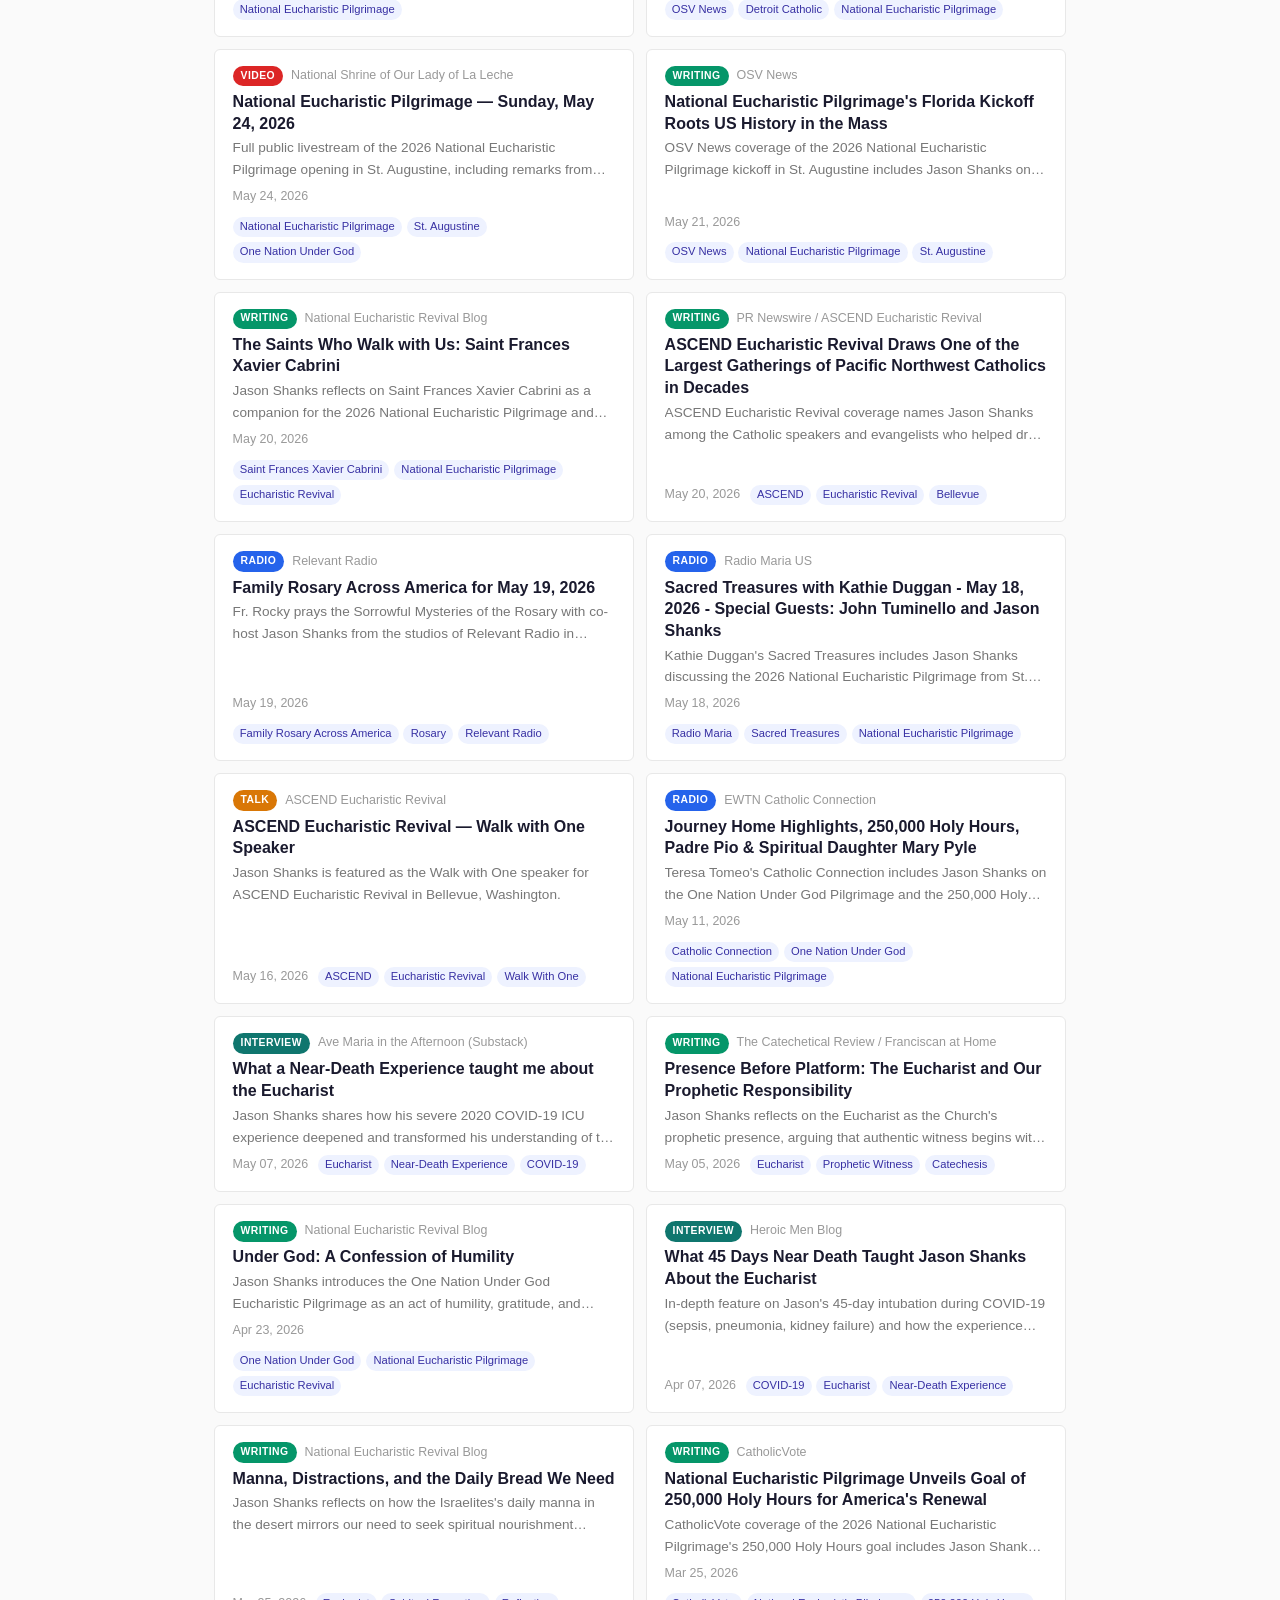
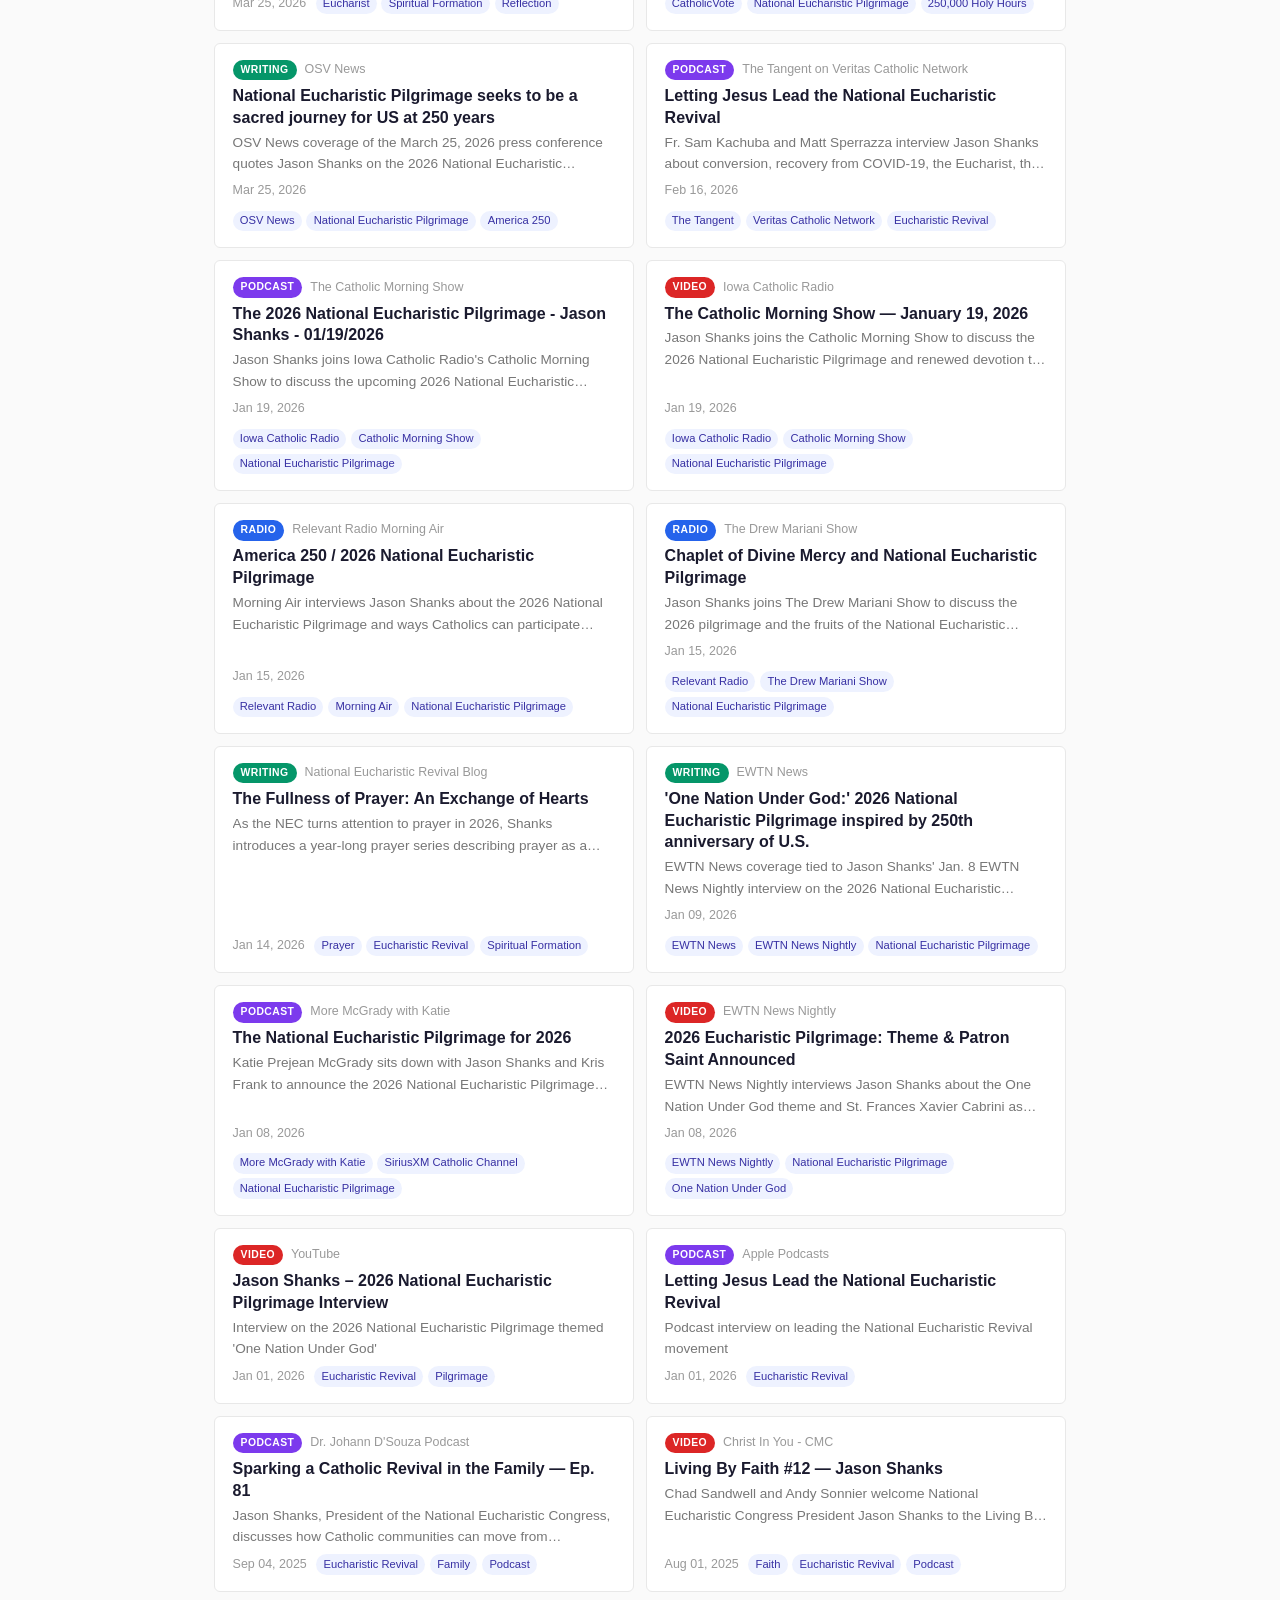
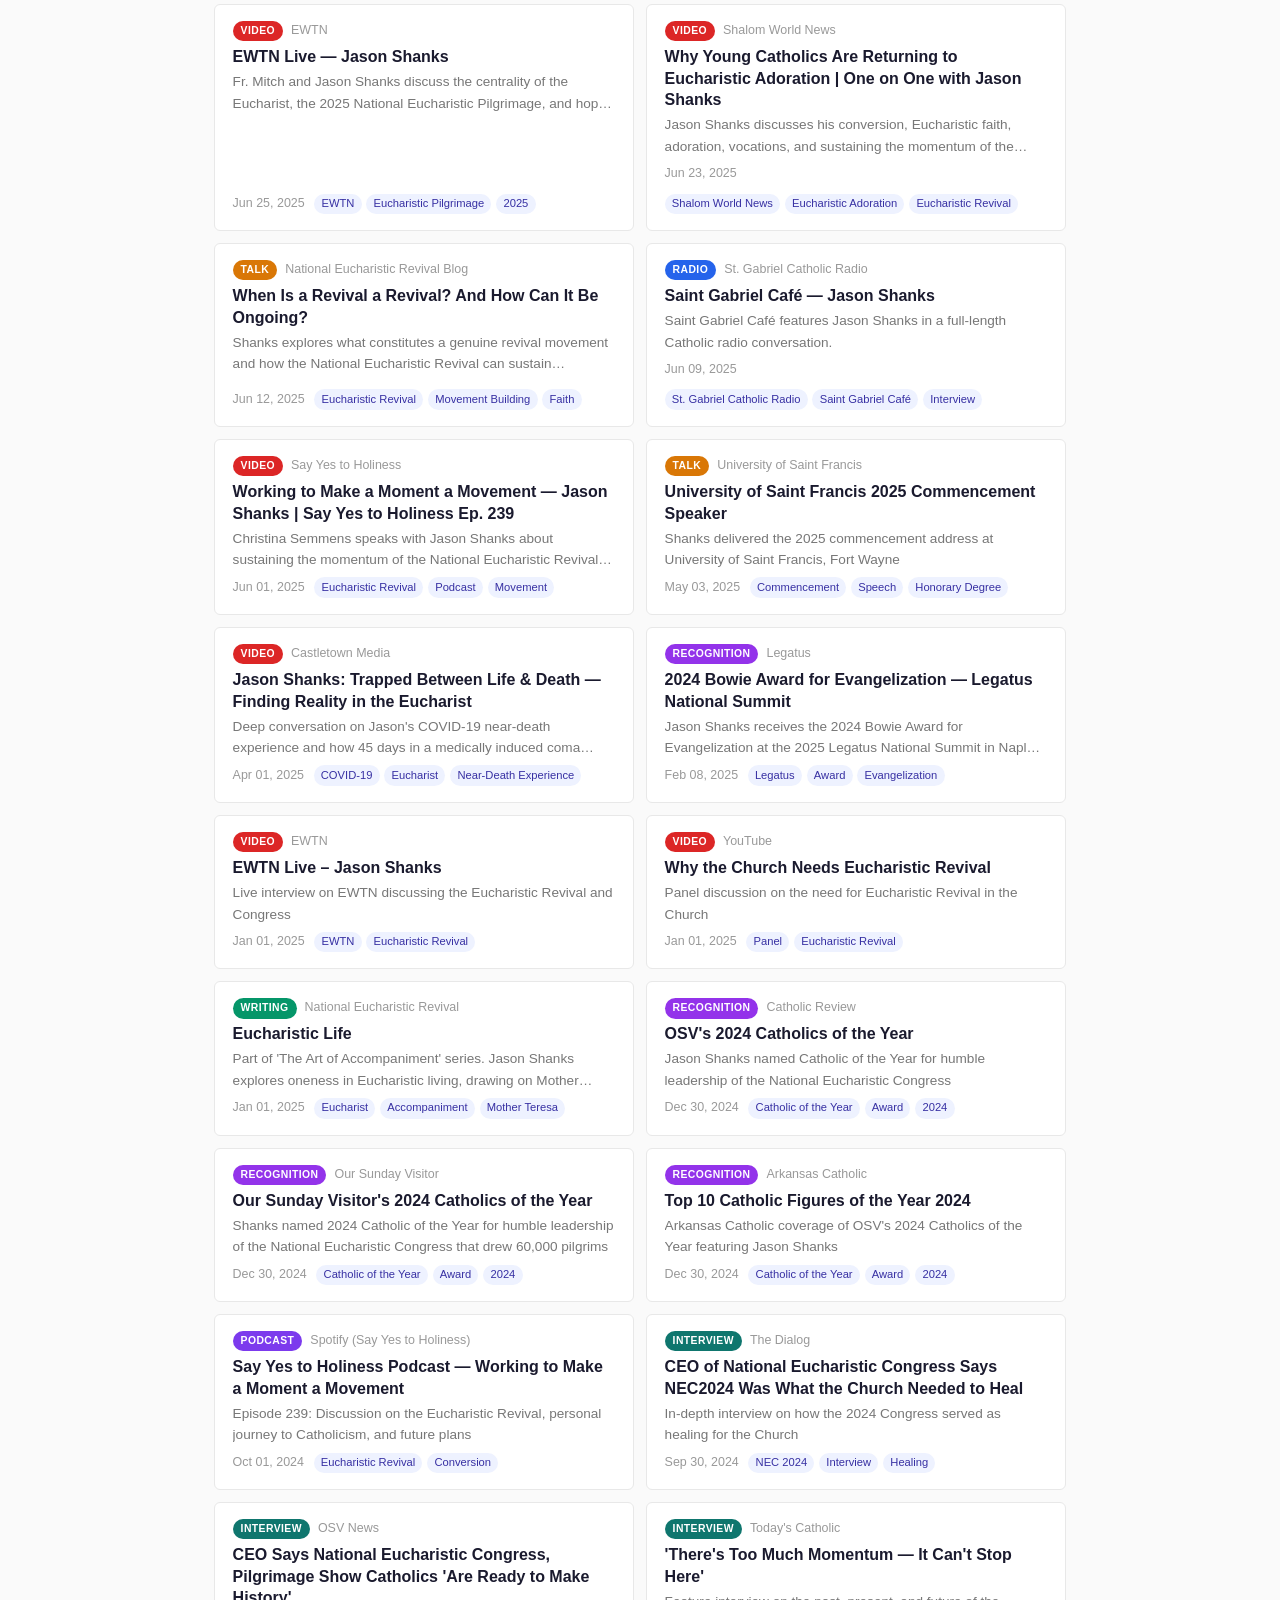
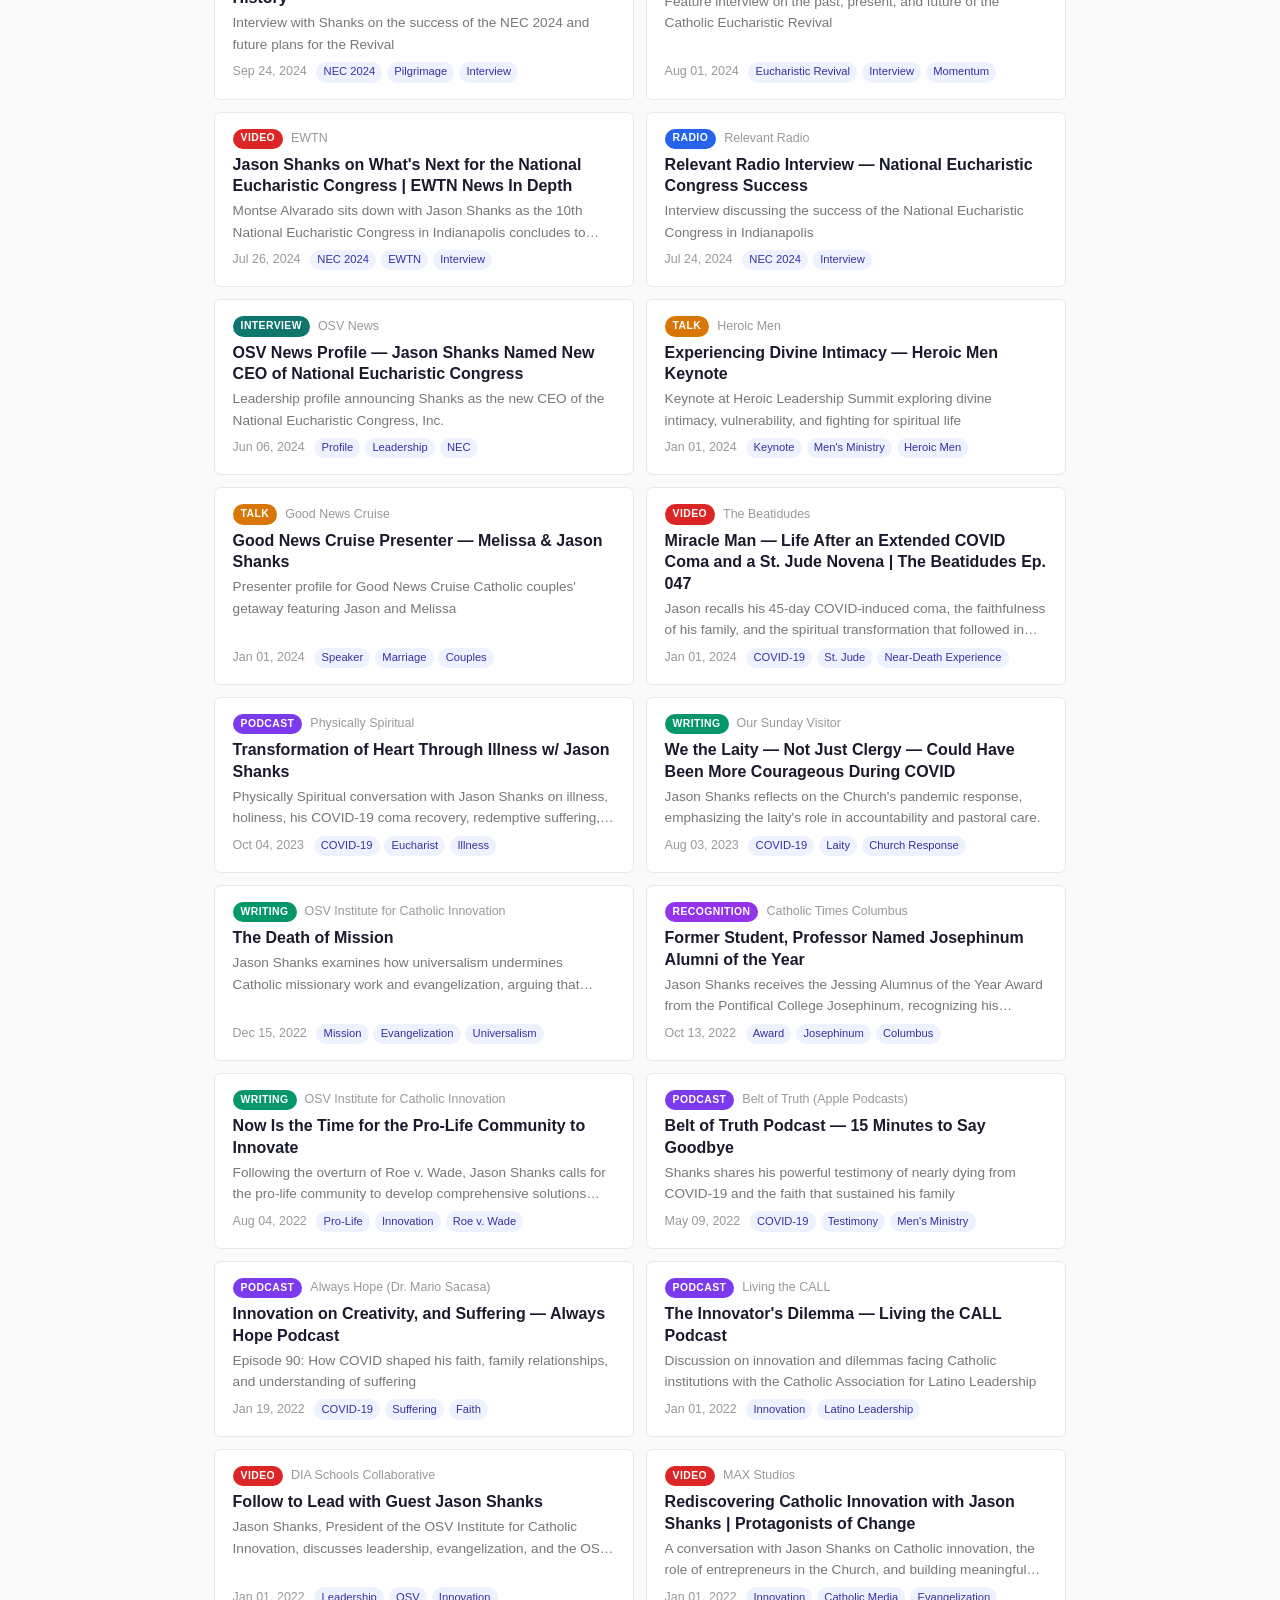
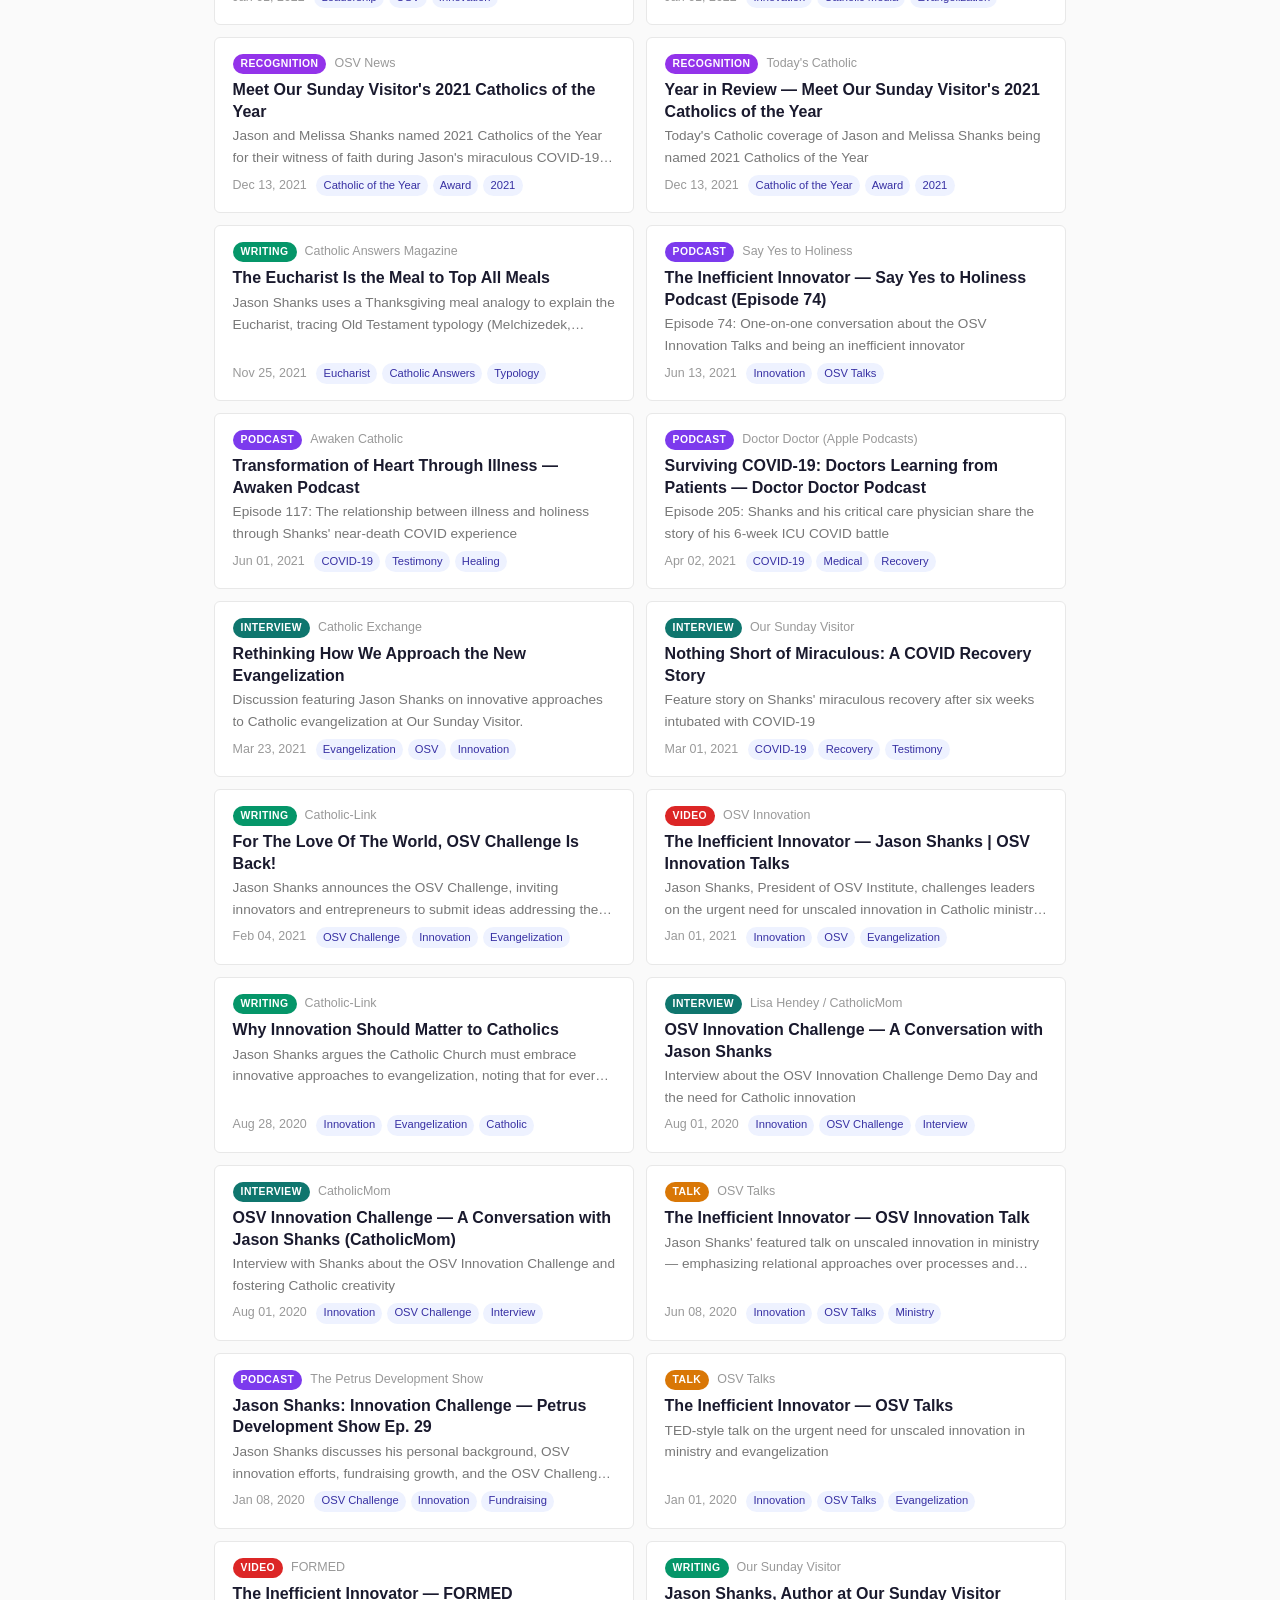
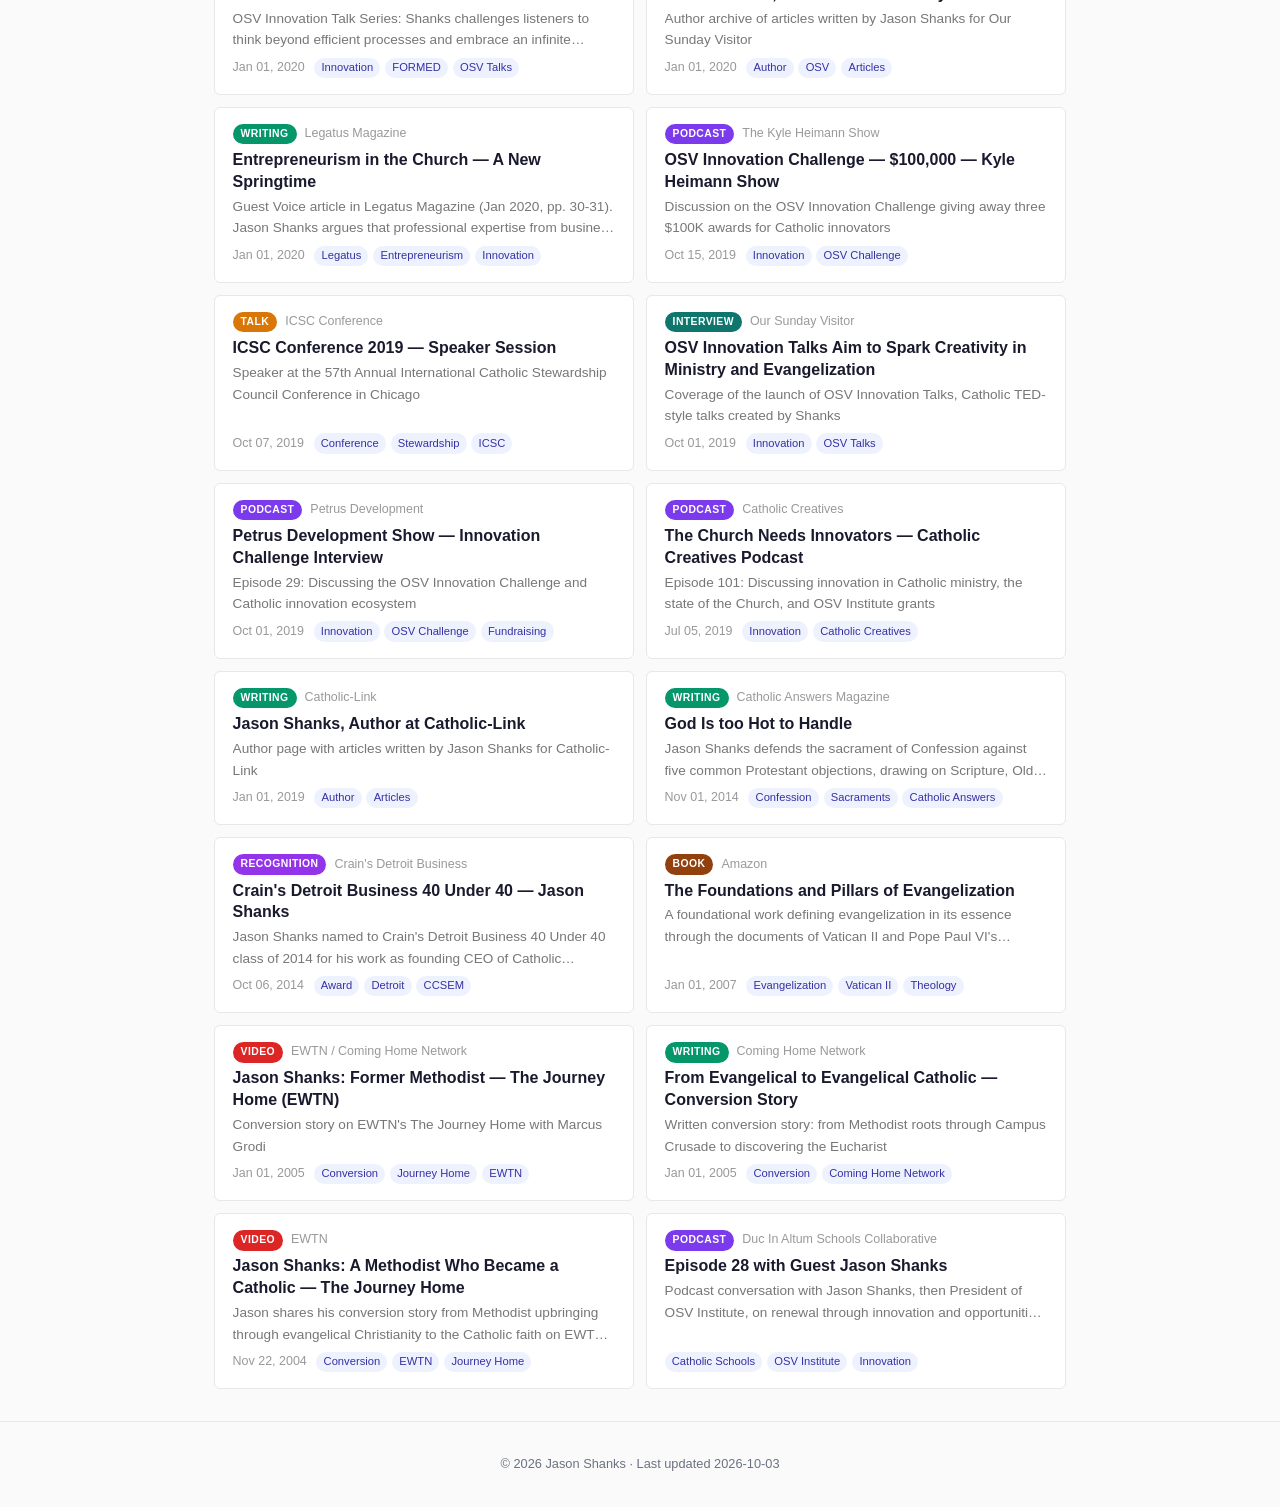
==== commit e296853b: "Migrate media maintenance workflow to Clive" ====
--- a/public/index.html
+++ b/public/index.html
@@ -1231,7 +1231,7 @@
   </div>
 
   <footer class="jml-footer">
-    <p>&copy; 2026 Jason Shanks &middot; Last updated 2026-10-02</p>
+    <p>&copy; 2026 Jason Shanks &middot; Last updated 2026-10-03</p>
   </footer>
 
   <script>
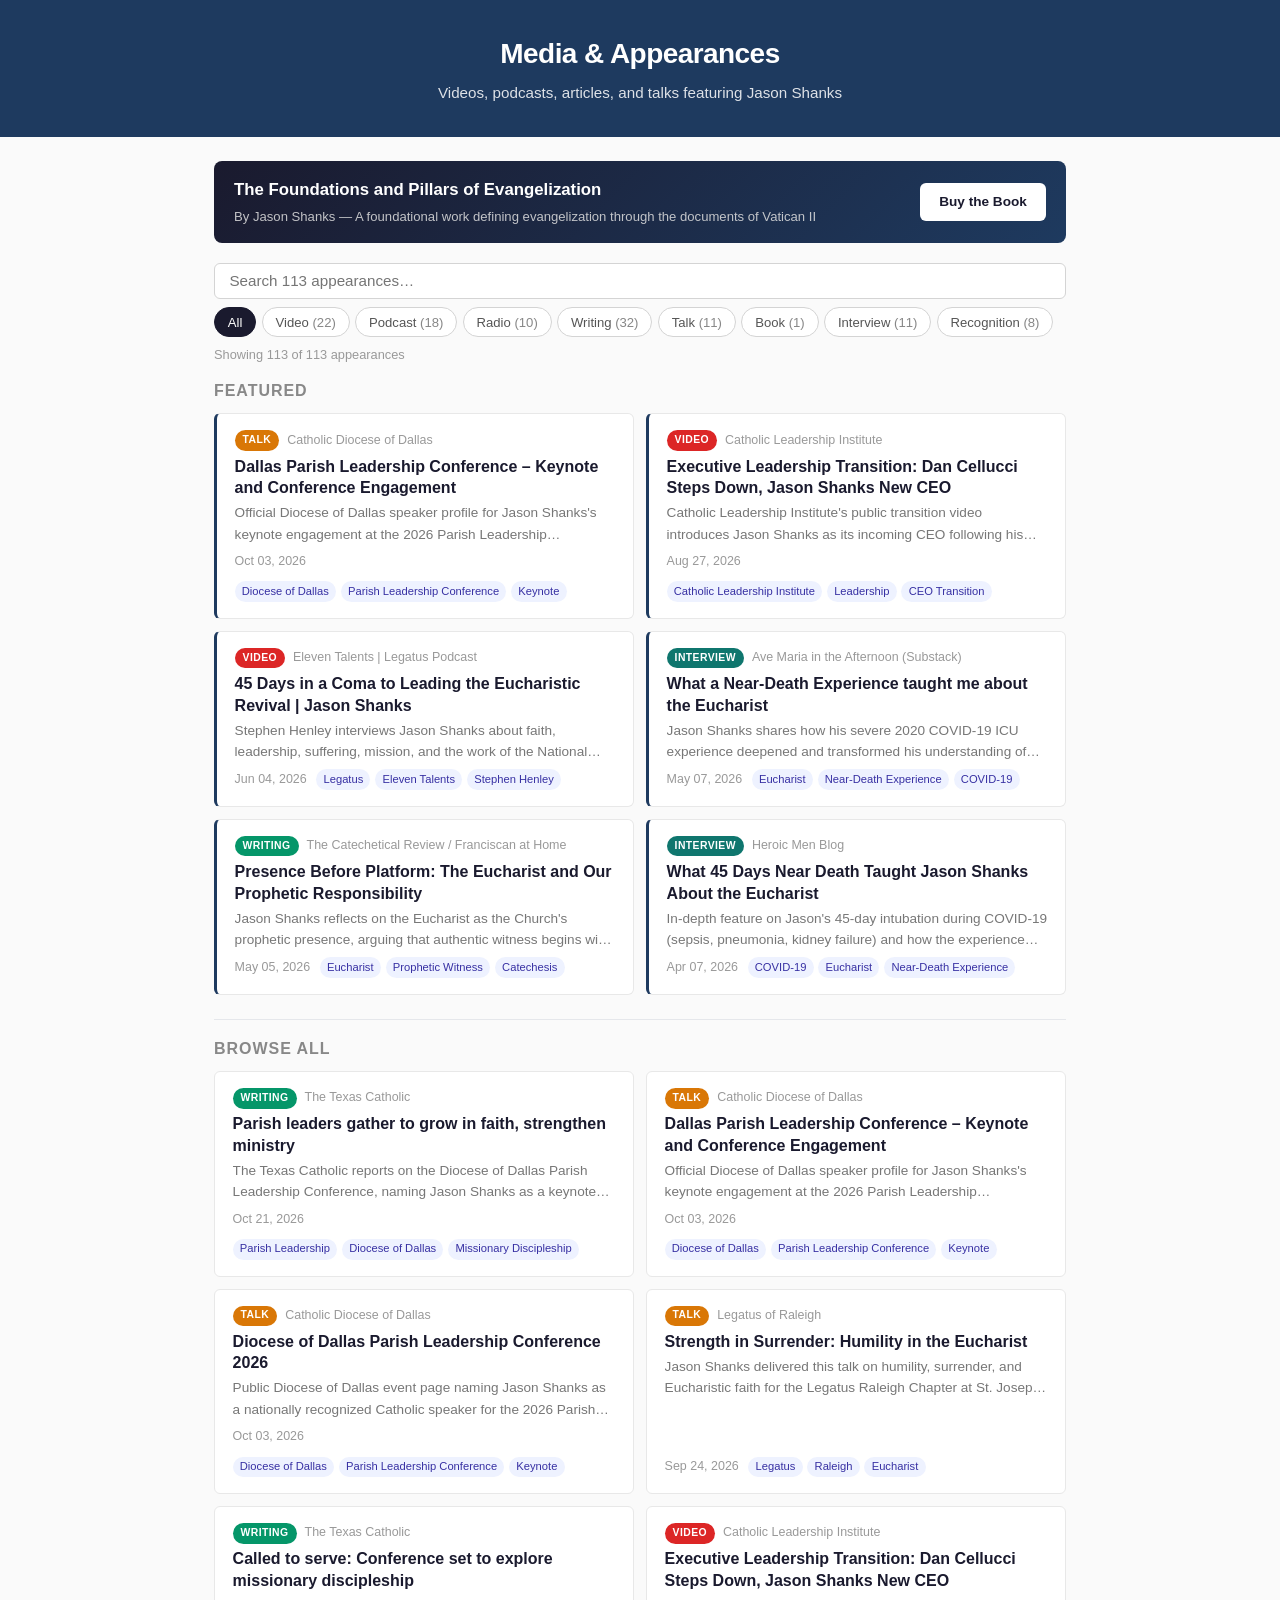
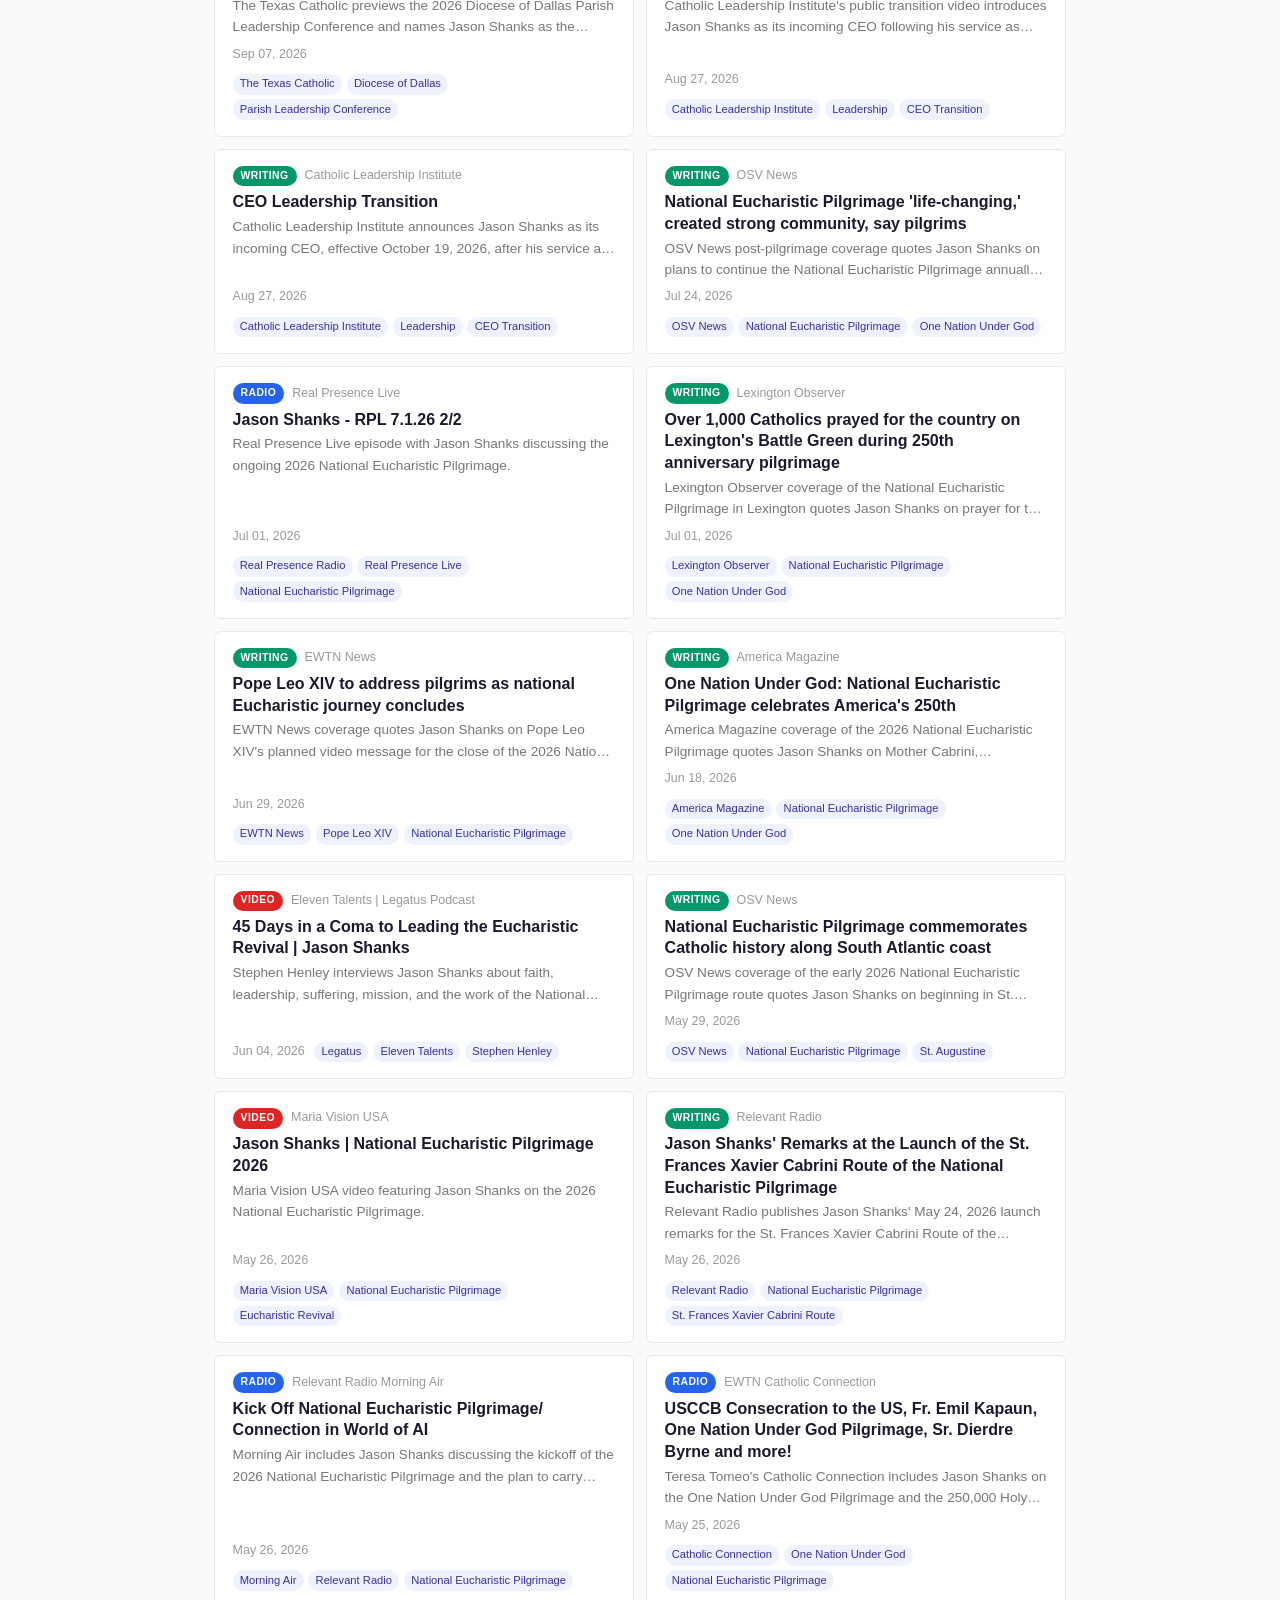
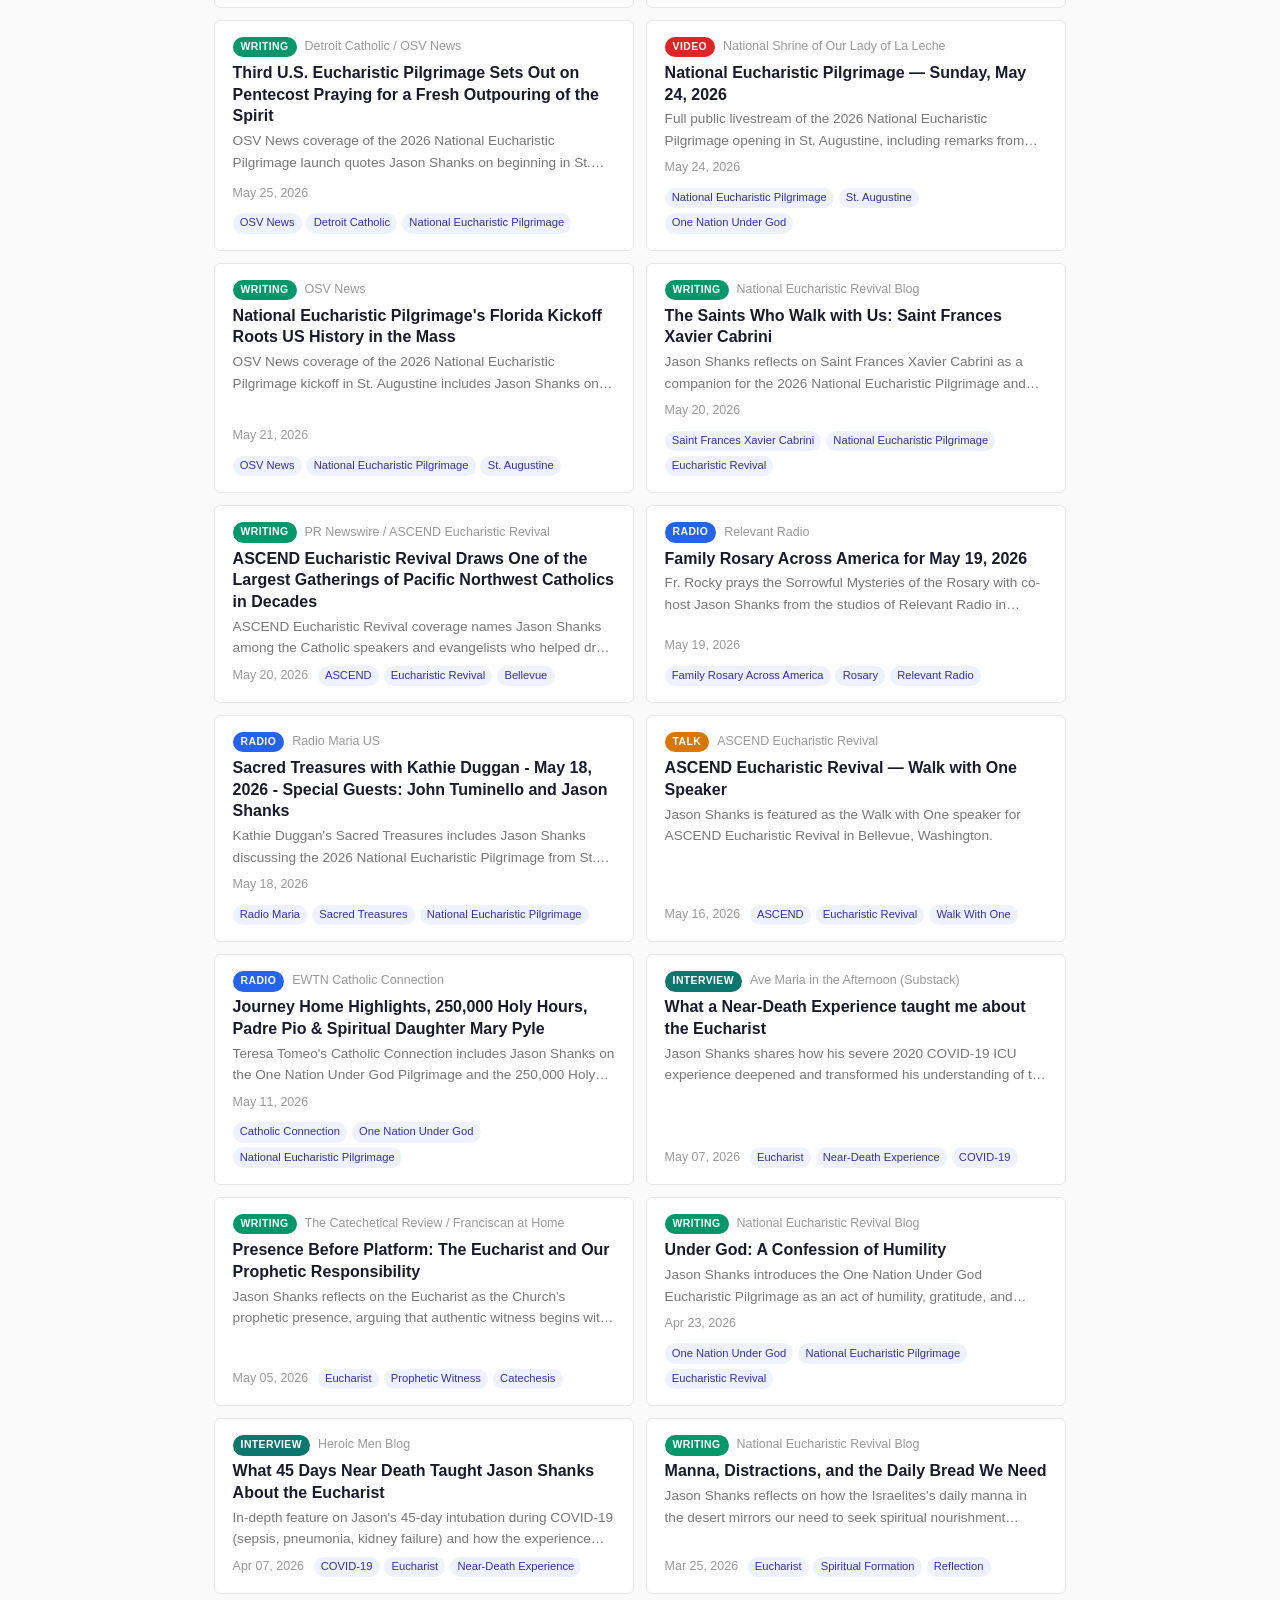
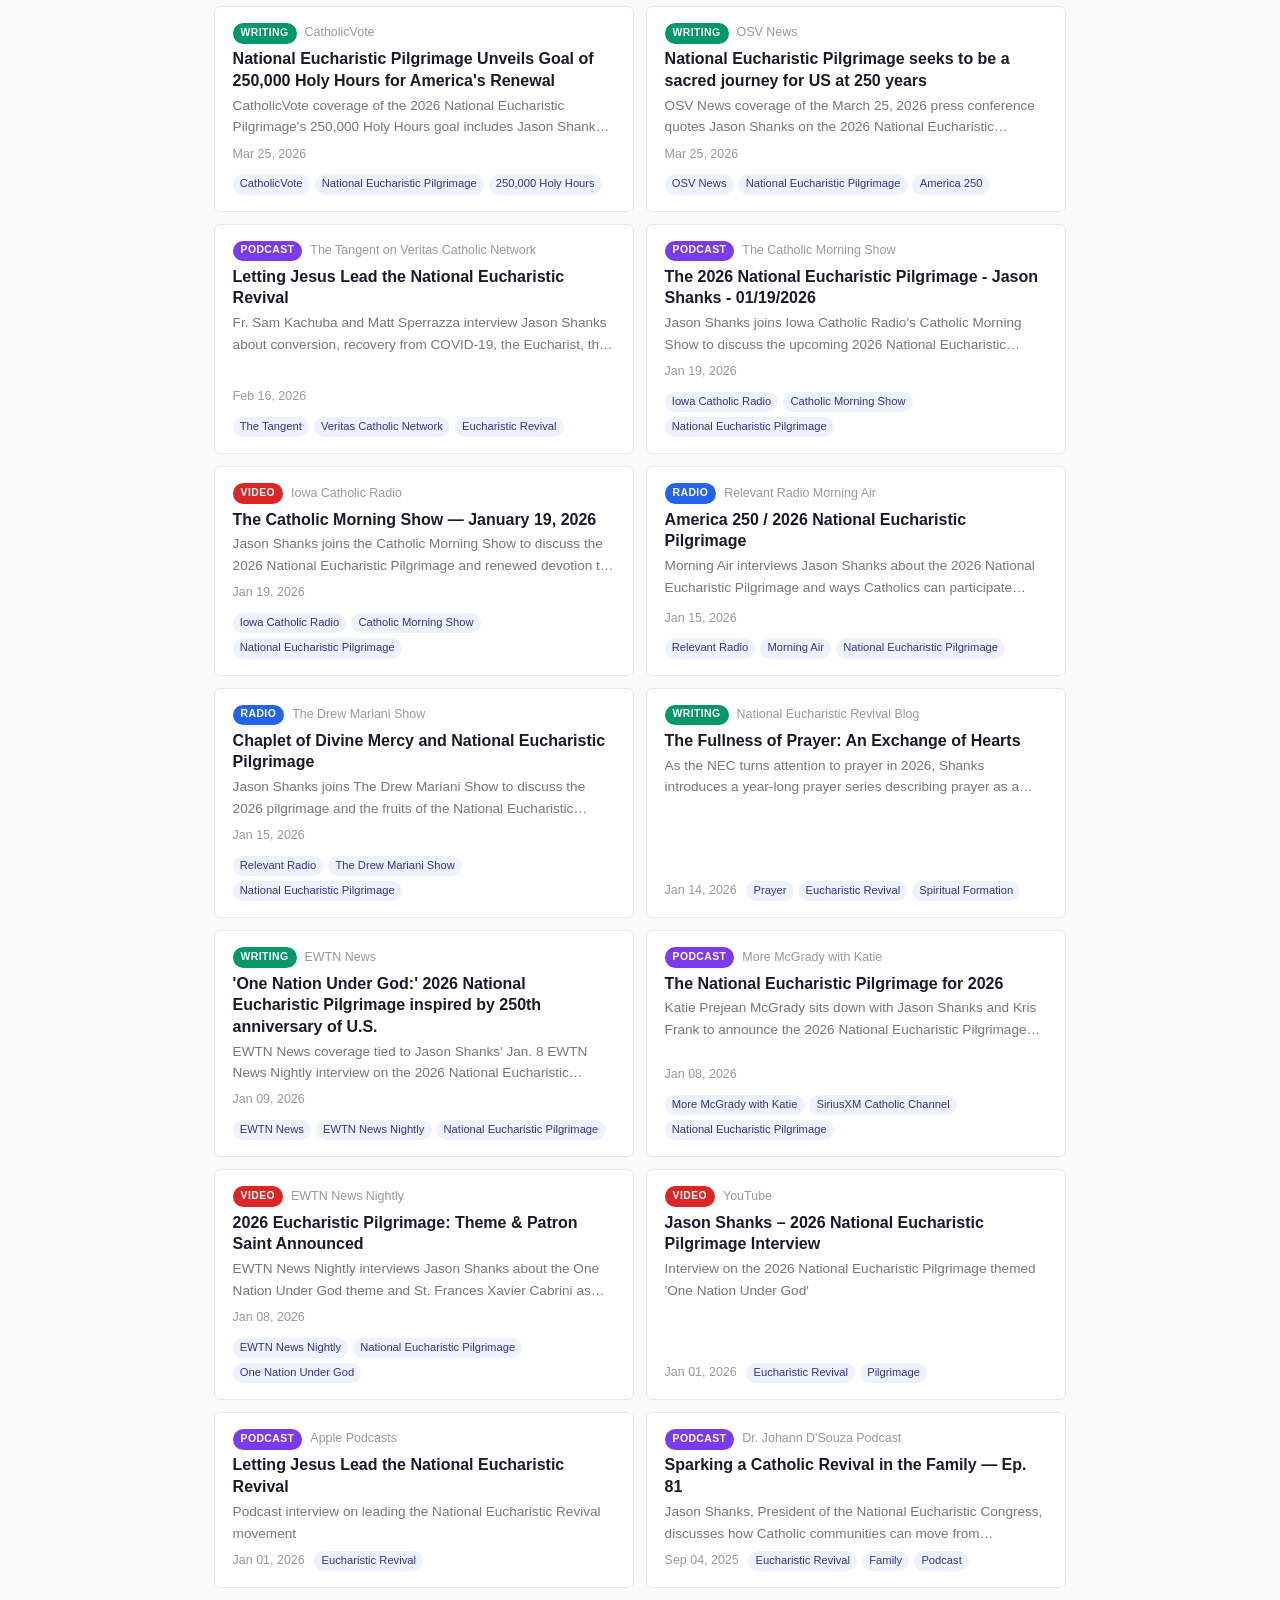
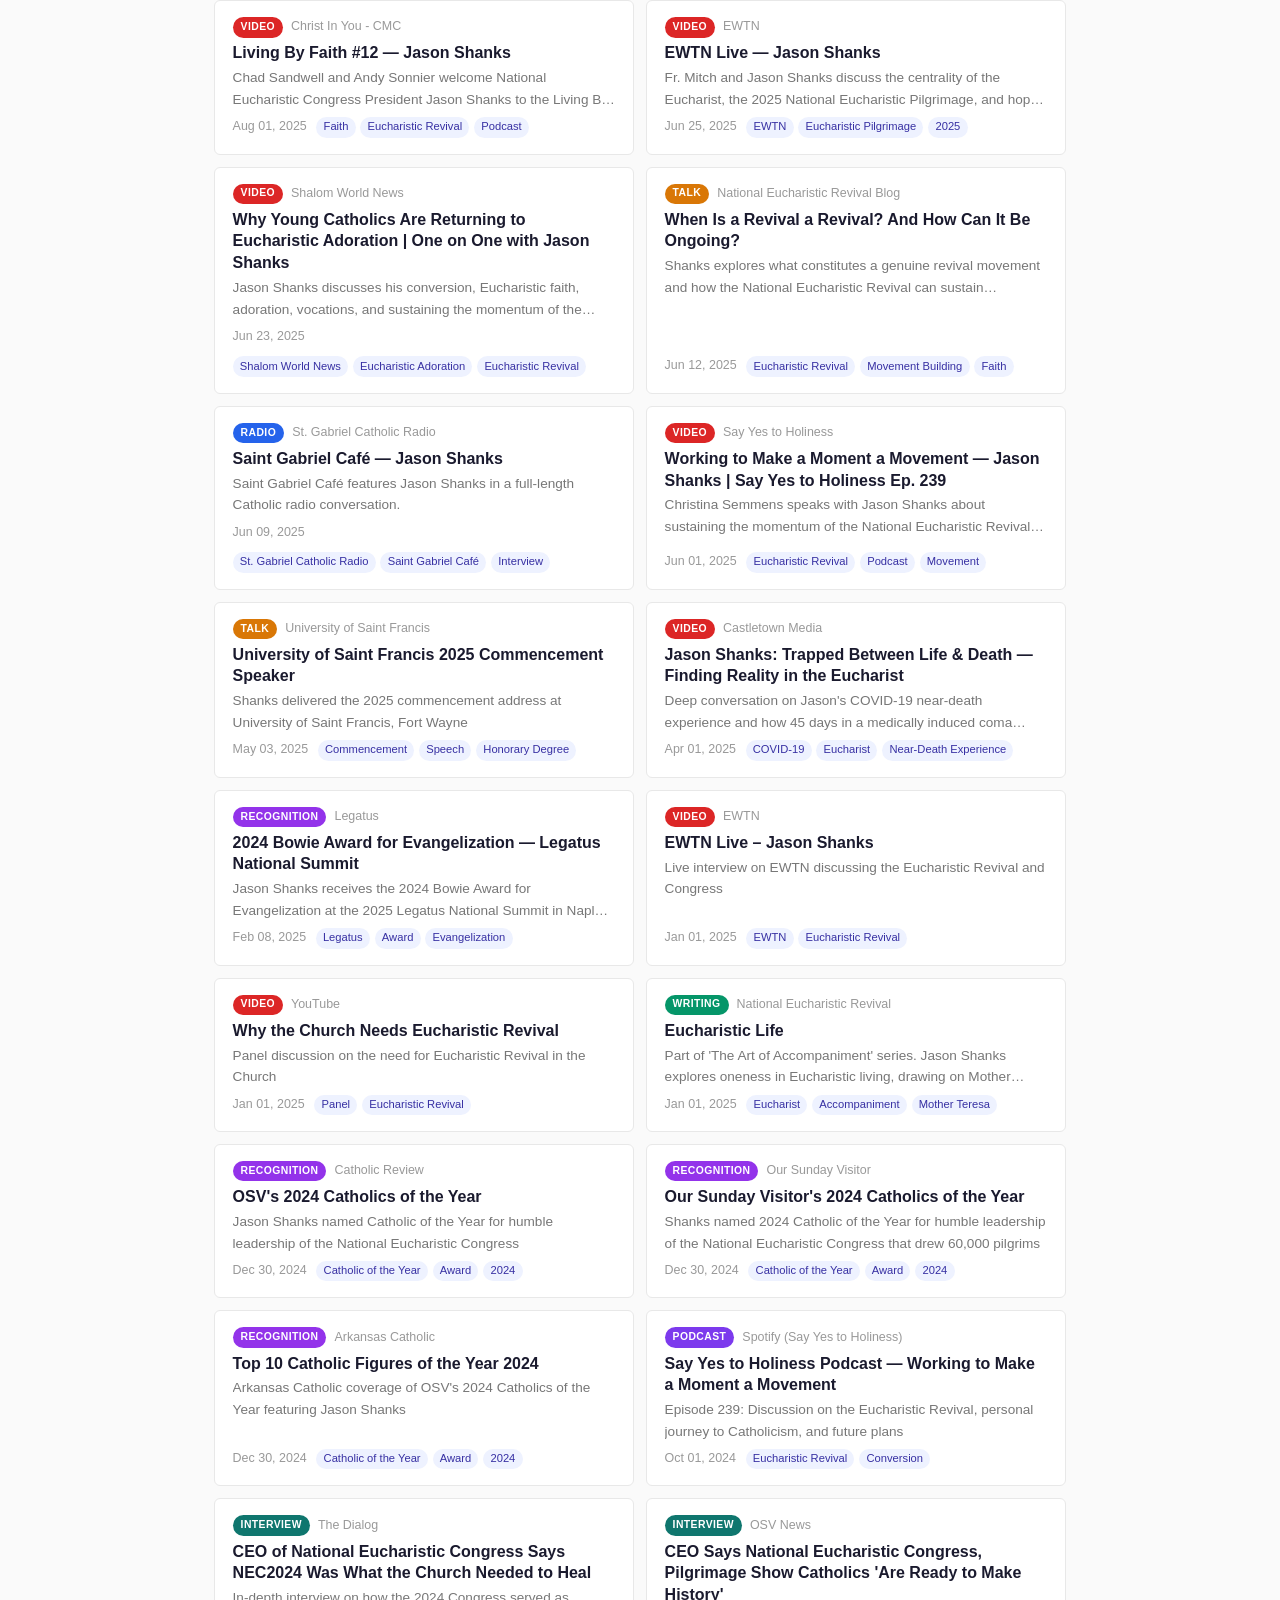
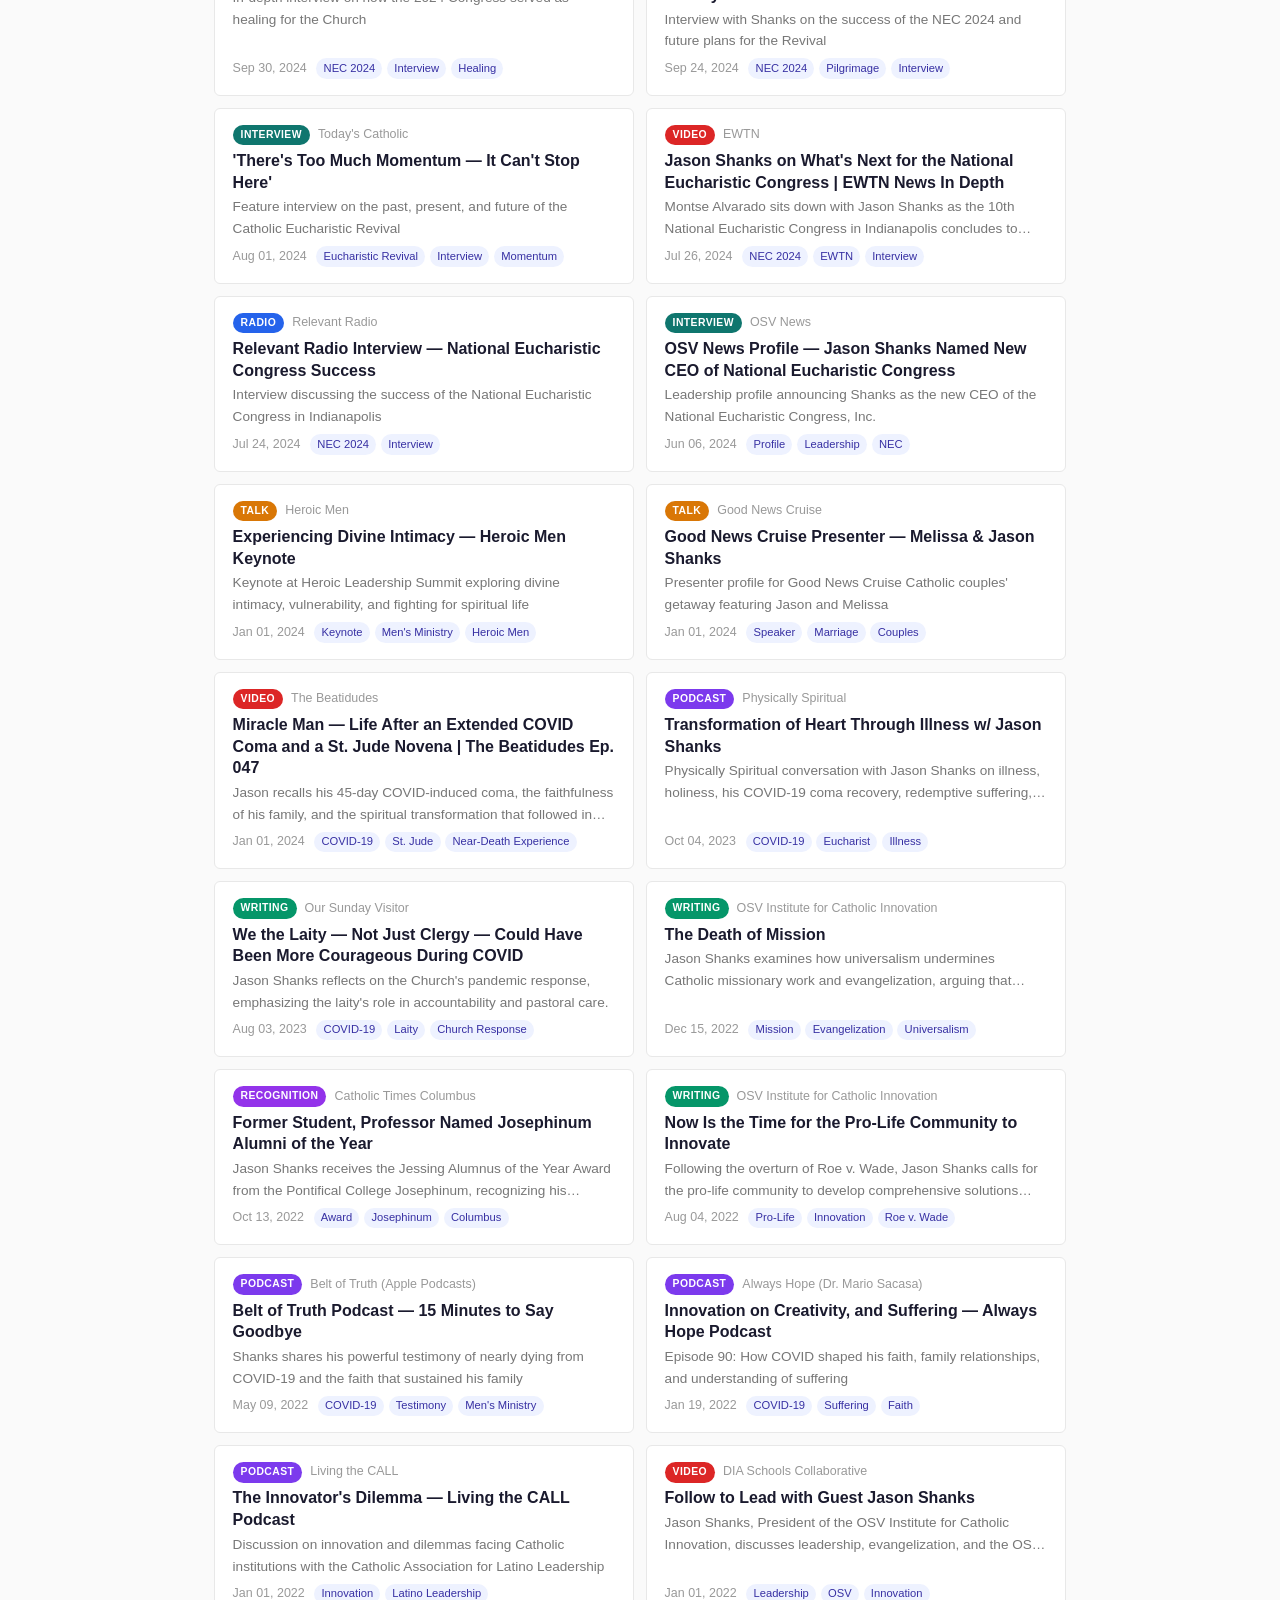
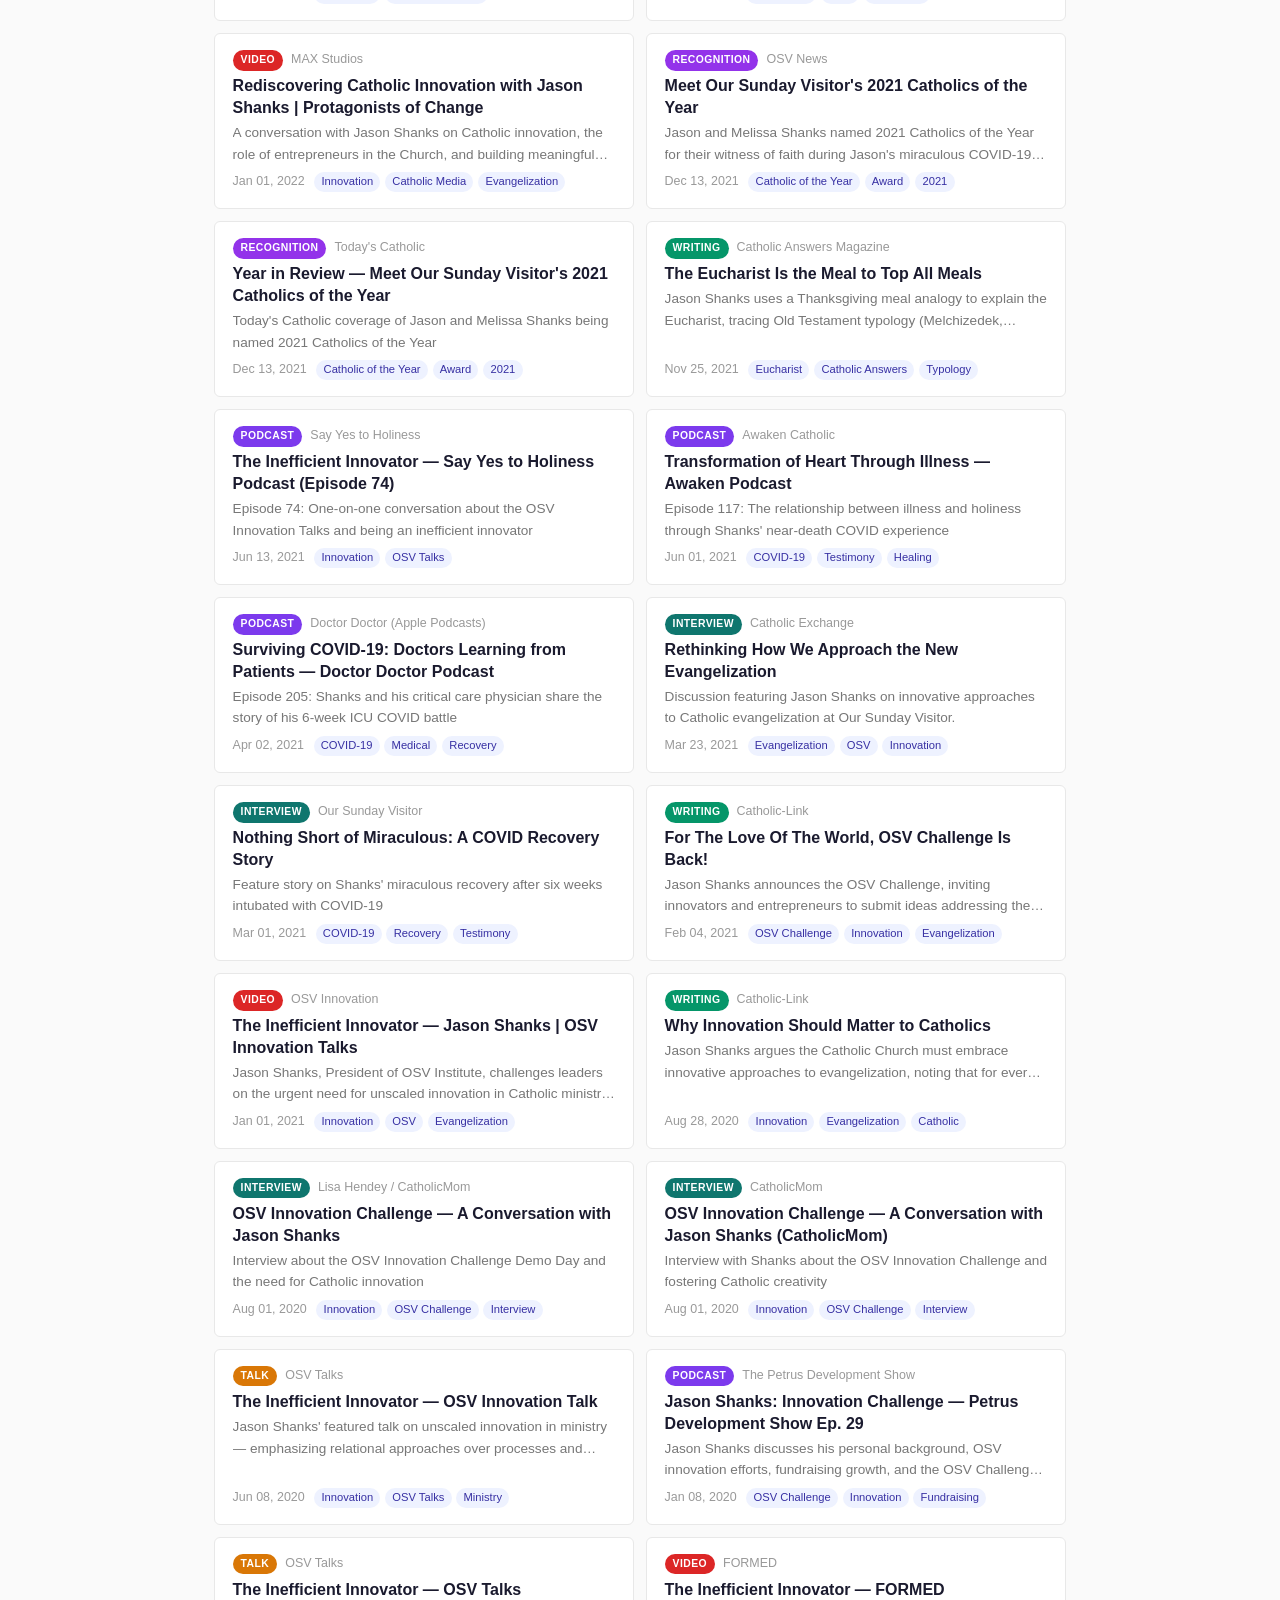
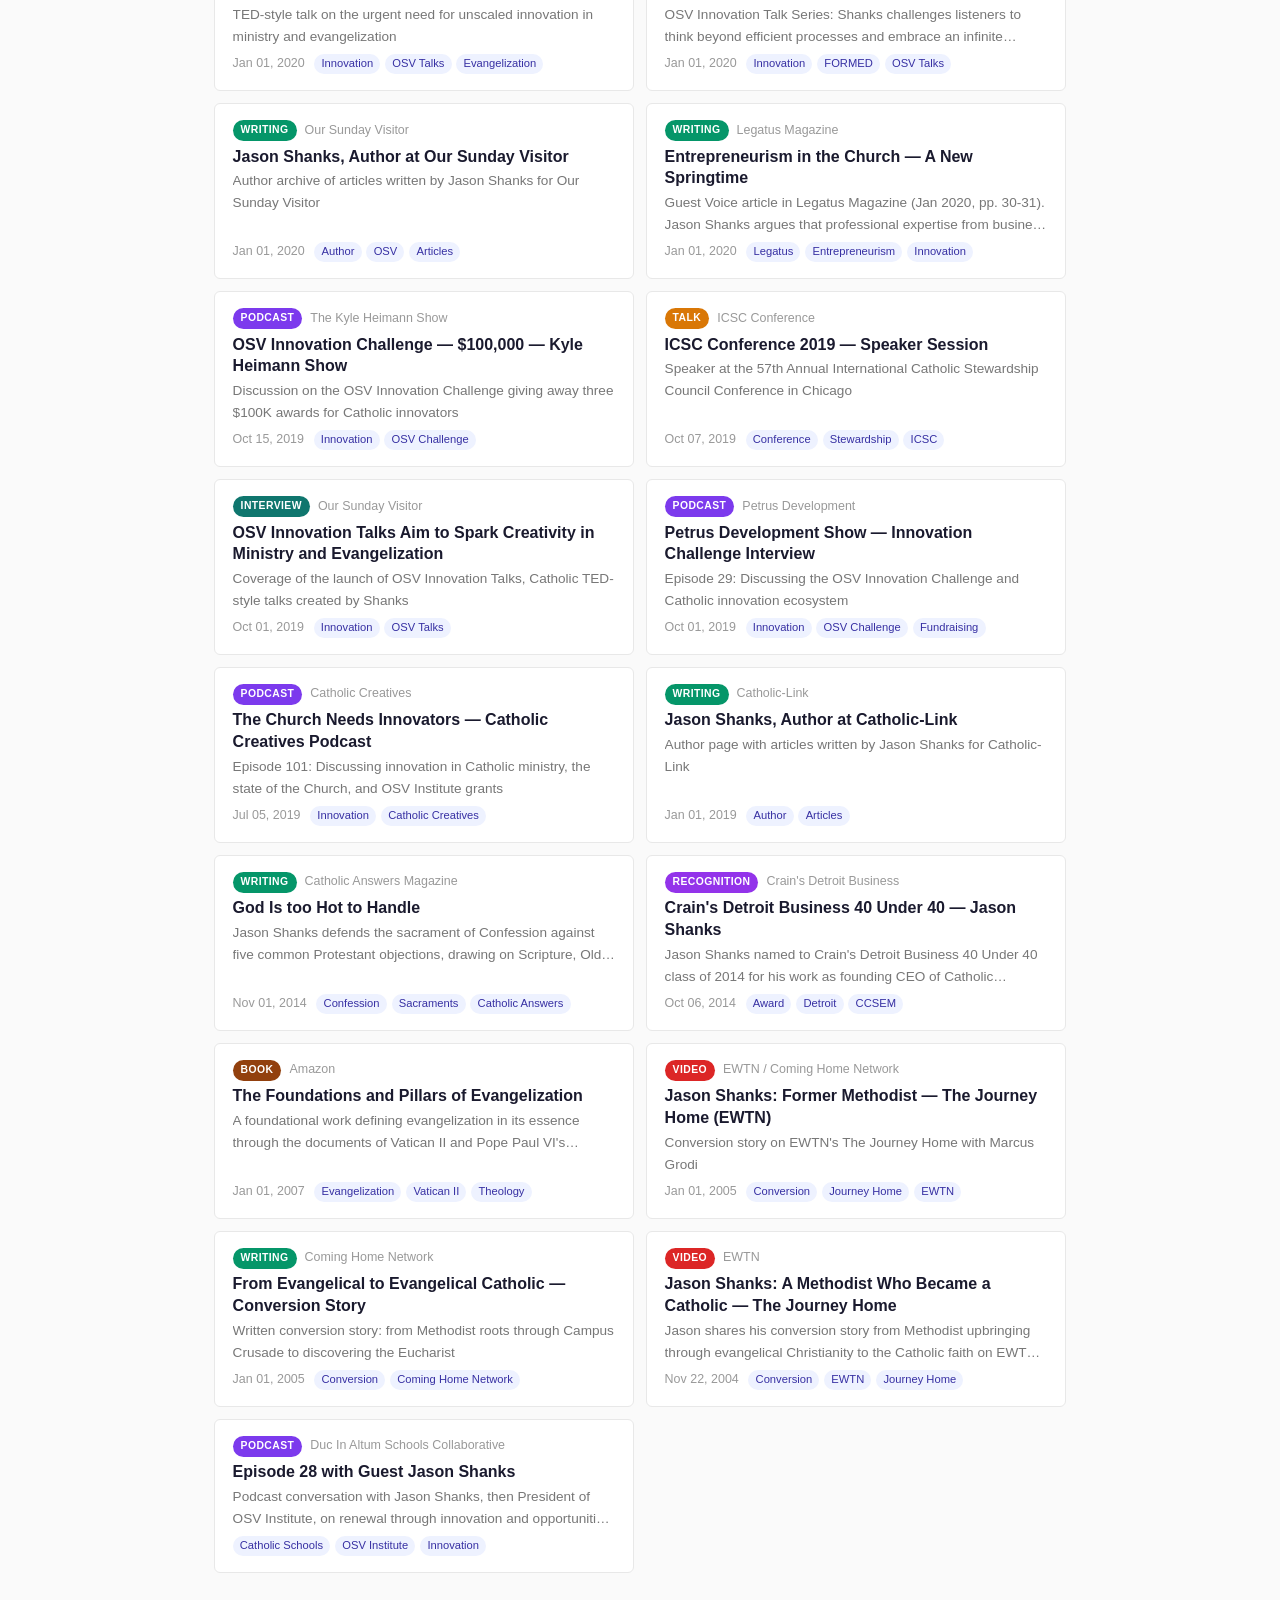
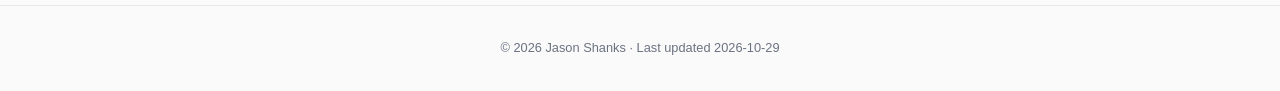
==== commit f0fd05c6: "Add Texas Catholic Dallas keynote coverage" ====
--- a/public/index.html
+++ b/public/index.html
@@ -4,9 +4,9 @@
   <meta charset="UTF-8">
   <meta name="viewport" content="width=device-width, initial-scale=1.0">
   <title>Media &amp; Appearances — Jason Shanks</title>
-  <meta name="description" content="A living library of 112 media appearances by Jason Shanks — videos, podcasts, radio interviews, articles, and conference talks.">
+  <meta name="description" content="A living library of 113 media appearances by Jason Shanks — videos, podcasts, radio interviews, articles, and conference talks.">
   <meta property="og:title" content="Jason Shanks — Media &amp; Appearances">
-  <meta property="og:description" content="112 videos, podcasts, articles, and talks by and featuring Jason Shanks.">
+  <meta property="og:description" content="113 videos, podcasts, articles, and talks by and featuring Jason Shanks.">
   <meta property="og:type" content="website">
   <link rel="canonical" href="https://jason-shanks-media.netlify.app/">
   <style>
@@ -139,14 +139,14 @@
 
     <div class="jml-controls">
       <input type="search" class="jml-search" id="jml-search"
-             placeholder="Search 112 appearances…"
+             placeholder="Search 113 appearances…"
              aria-label="Search media library">
       <div class="jml-filters" id="jml-filters" role="group" aria-label="Filter by category">
       <button class="jml-fbtn active" data-cat="All">All</button>
       <button class="jml-fbtn" data-cat="Video">Video <span class="jml-fcount">(22)</span></button>
       <button class="jml-fbtn" data-cat="Podcast">Podcast <span class="jml-fcount">(18)</span></button>
       <button class="jml-fbtn" data-cat="Radio">Radio <span class="jml-fcount">(10)</span></button>
-      <button class="jml-fbtn" data-cat="Writing">Writing <span class="jml-fcount">(31)</span></button>
+      <button class="jml-fbtn" data-cat="Writing">Writing <span class="jml-fcount">(32)</span></button>
       <button class="jml-fbtn" data-cat="Talk">Talk <span class="jml-fcount">(11)</span></button>
       <button class="jml-fbtn" data-cat="Book">Book <span class="jml-fcount">(1)</span></button>
       <button class="jml-fbtn" data-cat="Interview">Interview <span class="jml-fcount">(11)</span></button>
@@ -154,7 +154,7 @@
 
       </div>
     </div>
-    <div class="jml-stats" id="jml-stats" aria-live="polite">Showing 112 of 112 appearances</div>
+    <div class="jml-stats" id="jml-stats" aria-live="polite">Showing 113 of 113 appearances</div>
 
     <h2 class="jml-section-title">Featured</h2>
     <div class="jml-featured-grid">
@@ -218,6 +218,15 @@
 
     <h2 class="jml-section-title">Browse All</h2>
     <main class="jml-grid" id="jml-grid">
+<a href="https://texascatholic.com/parish-leaders-gather-to-grow-in-faith-strengthen-ministry/" target="_blank" rel="noopener noreferrer" class="jml-card" data-category="Writing">
+  <div class="jml-card-top">
+    <span class="jml-badge jml-badge-Writing">Writing</span>
+    <span class="jml-source">The Texas Catholic</span>
+  </div>
+  <div class="jml-title">Parish leaders gather to grow in faith, strengthen ministry</div>
+  <div class="jml-desc">The Texas Catholic reports on the Diocese of Dallas Parish Leadership Conference, naming Jason Shanks as a keynote speaker and describing the impact of his message on parish leaders.</div>
+  <div class="jml-meta"><span class="jml-date">Oct 21, 2026</span><div class="jml-tags"><span class="jml-tag">Parish Leadership</span><span class="jml-tag">Diocese of Dallas</span><span class="jml-tag">Missionary Discipleship</span></div></div>
+</a>
 <a href="https://conference.dallascatholic.org/speakers/jason-shanks/" target="_blank" rel="noopener noreferrer" class="jml-card" data-category="Talk">
   <div class="jml-card-top">
     <span class="jml-badge jml-badge-Talk">Talk</span>
@@ -1231,7 +1240,7 @@
   </div>
 
   <footer class="jml-footer">
-    <p>&copy; 2026 Jason Shanks &middot; Last updated 2026-10-03</p>
+    <p>&copy; 2026 Jason Shanks &middot; Last updated 2026-10-29</p>
   </footer>
 
   <script>
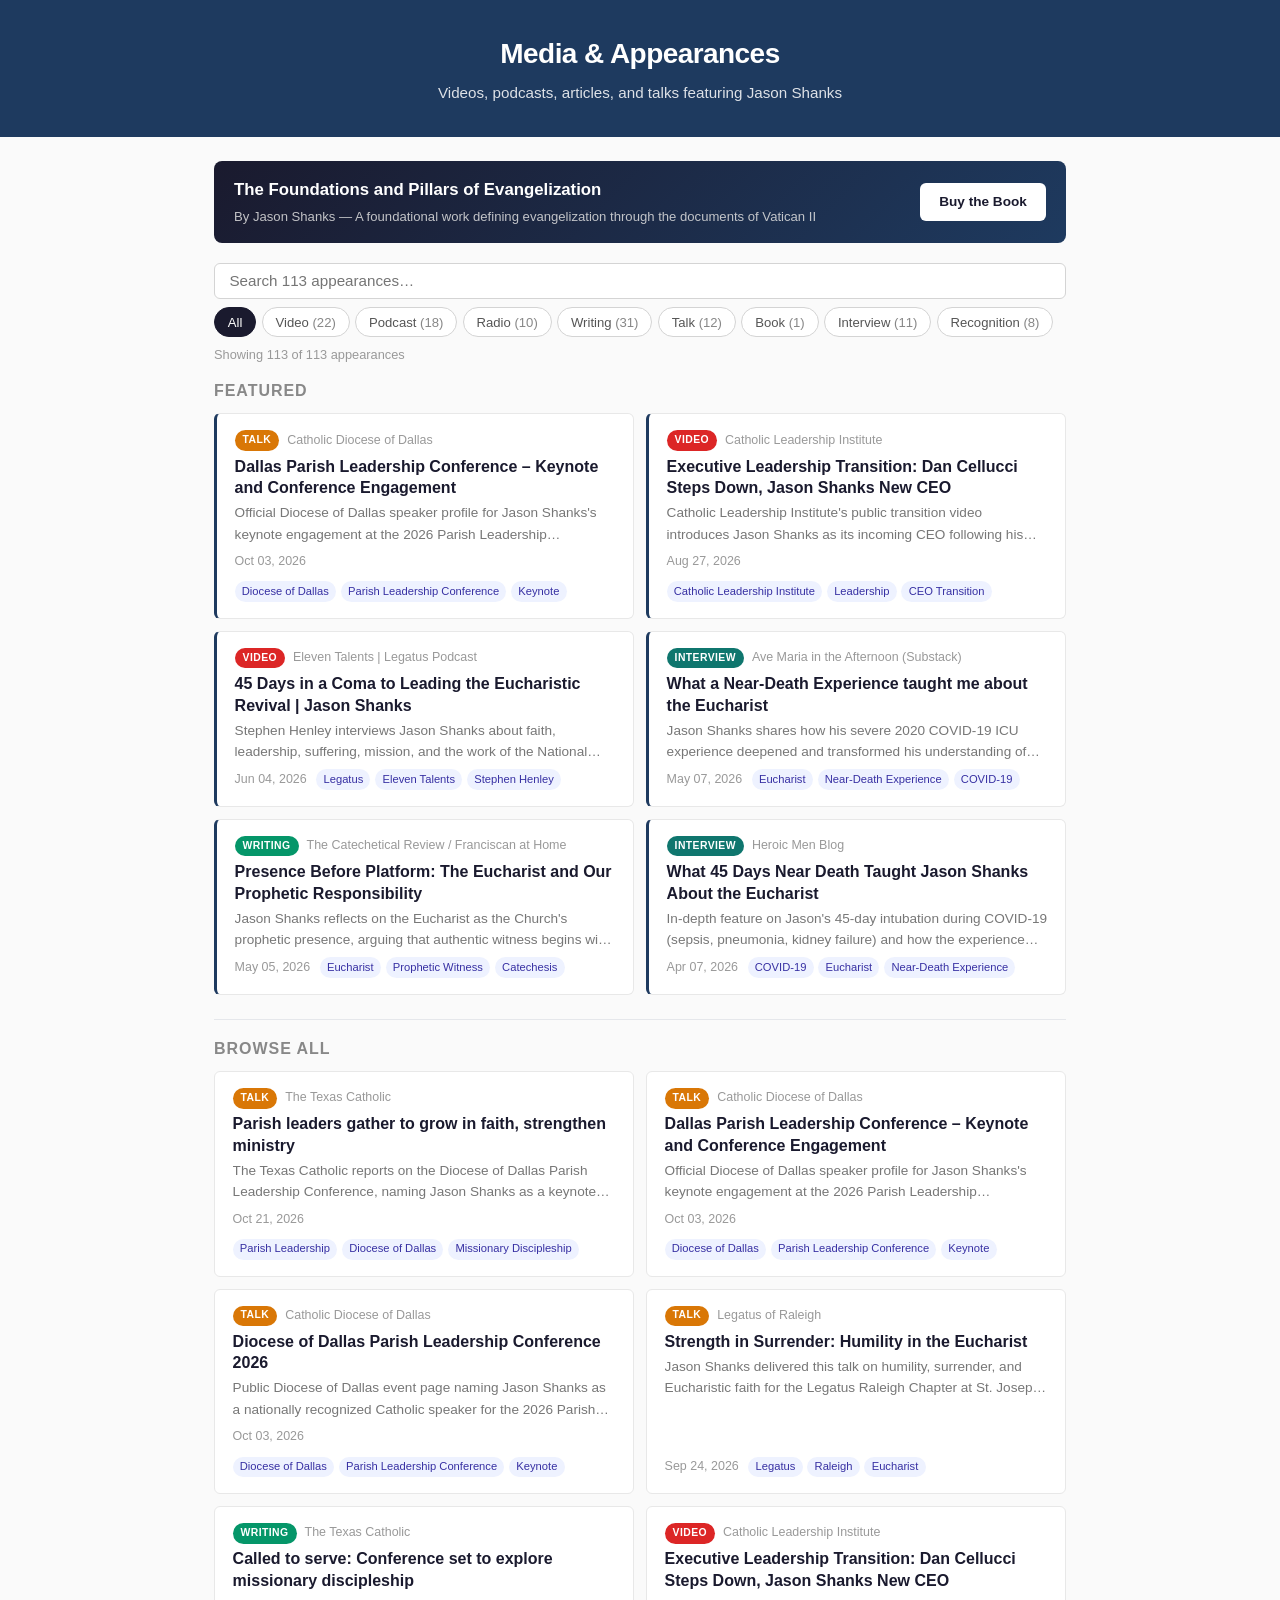
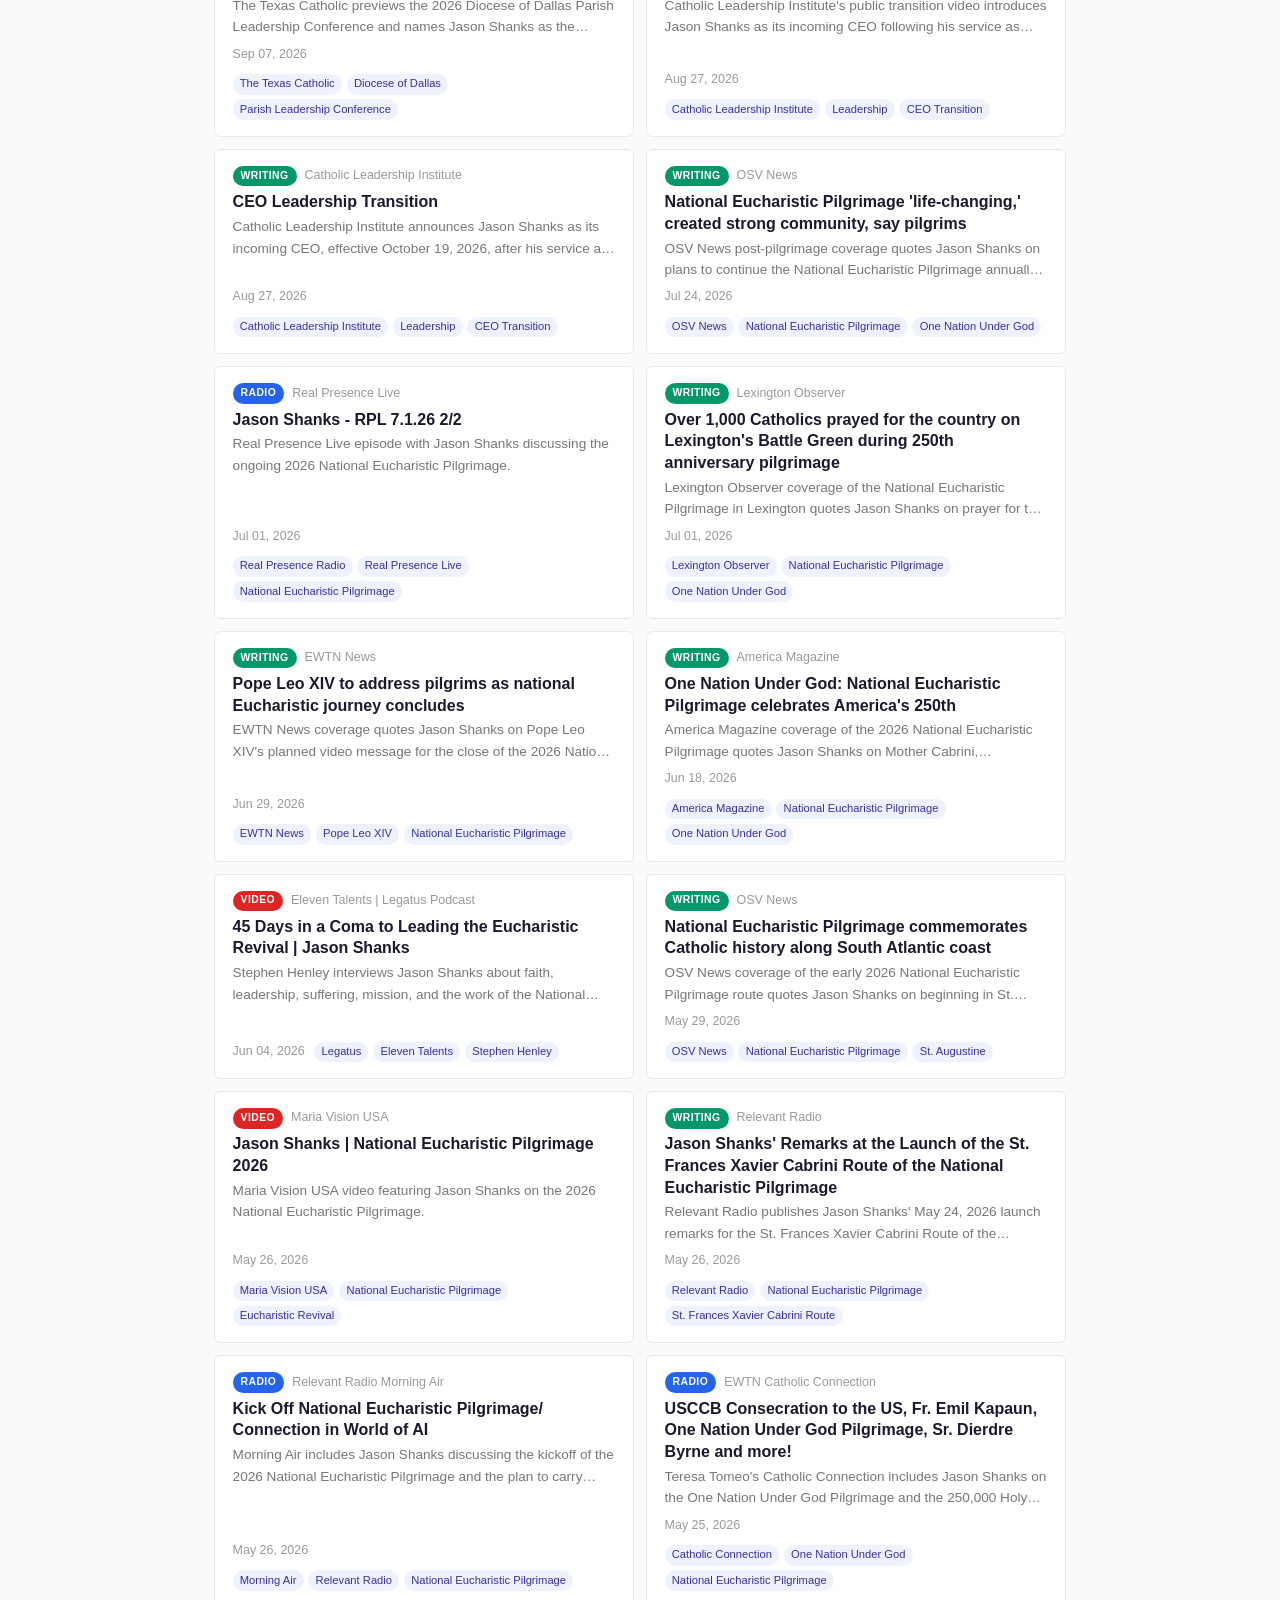
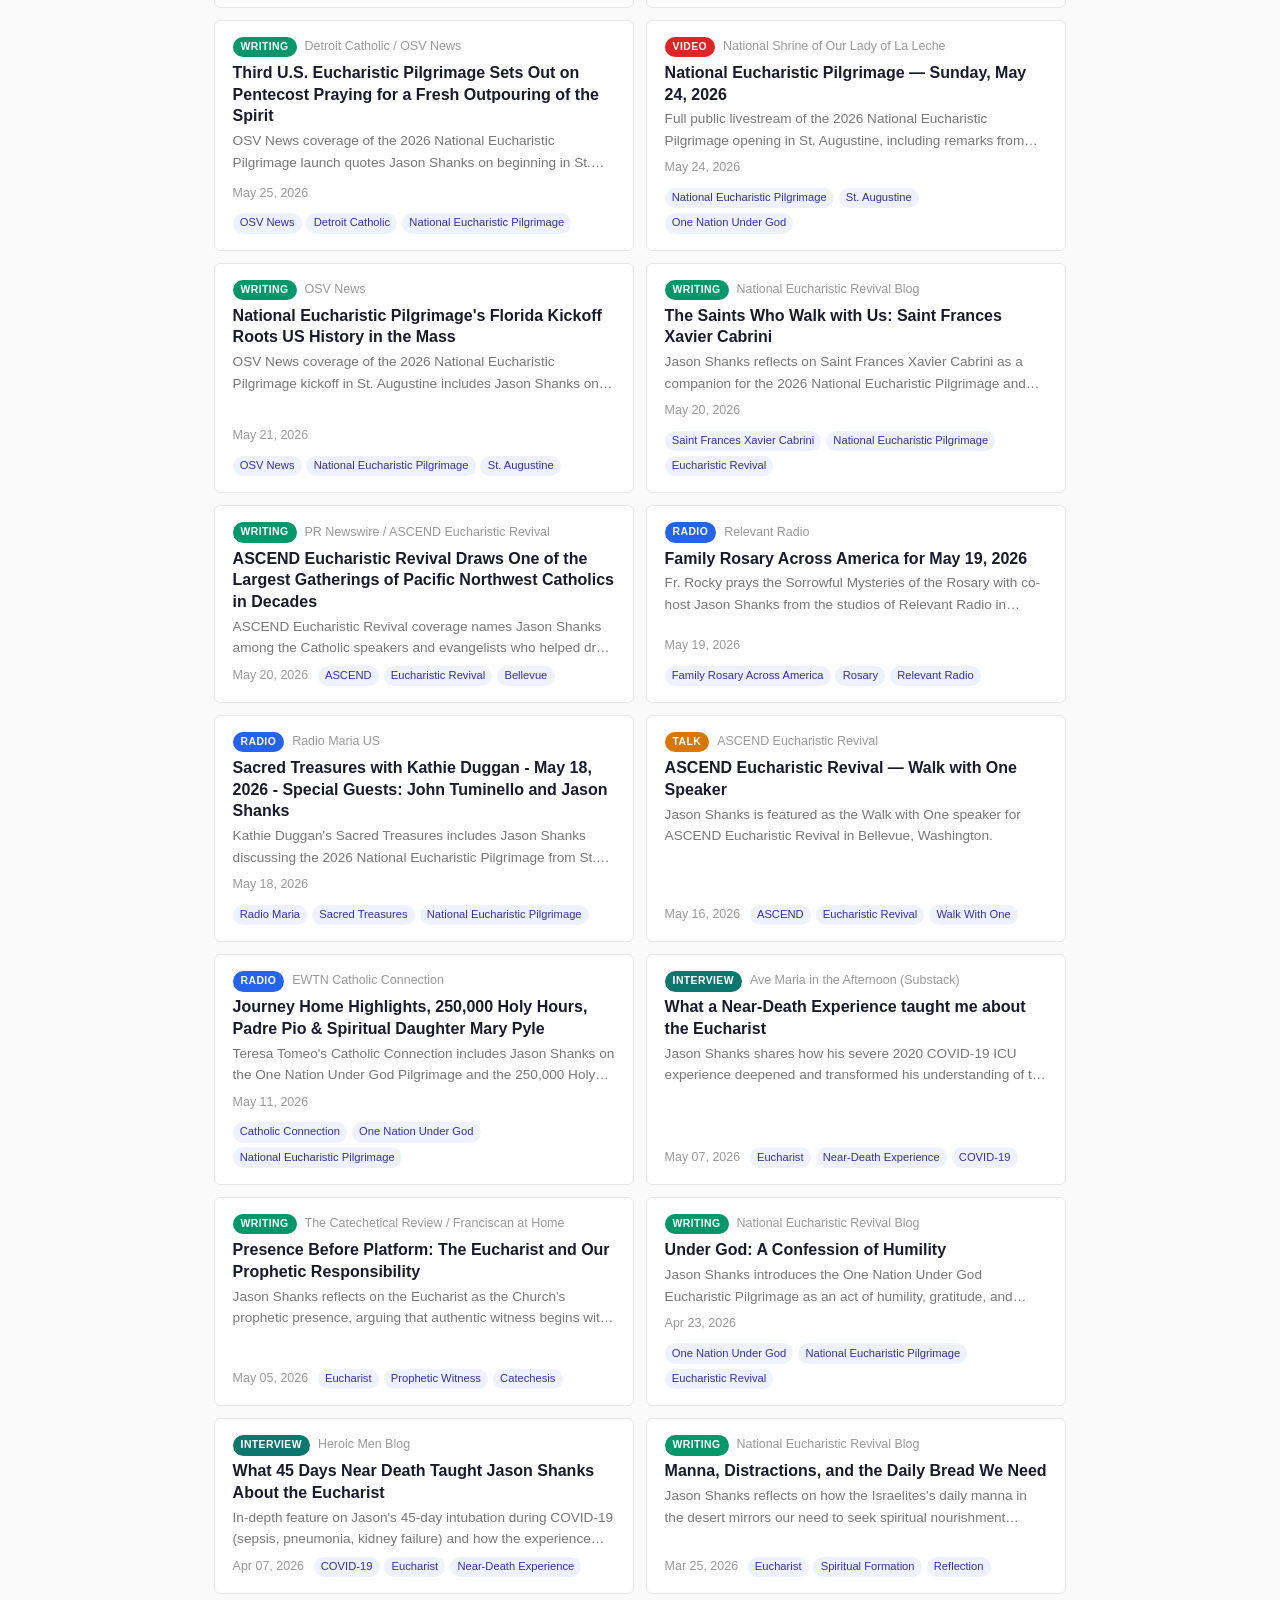
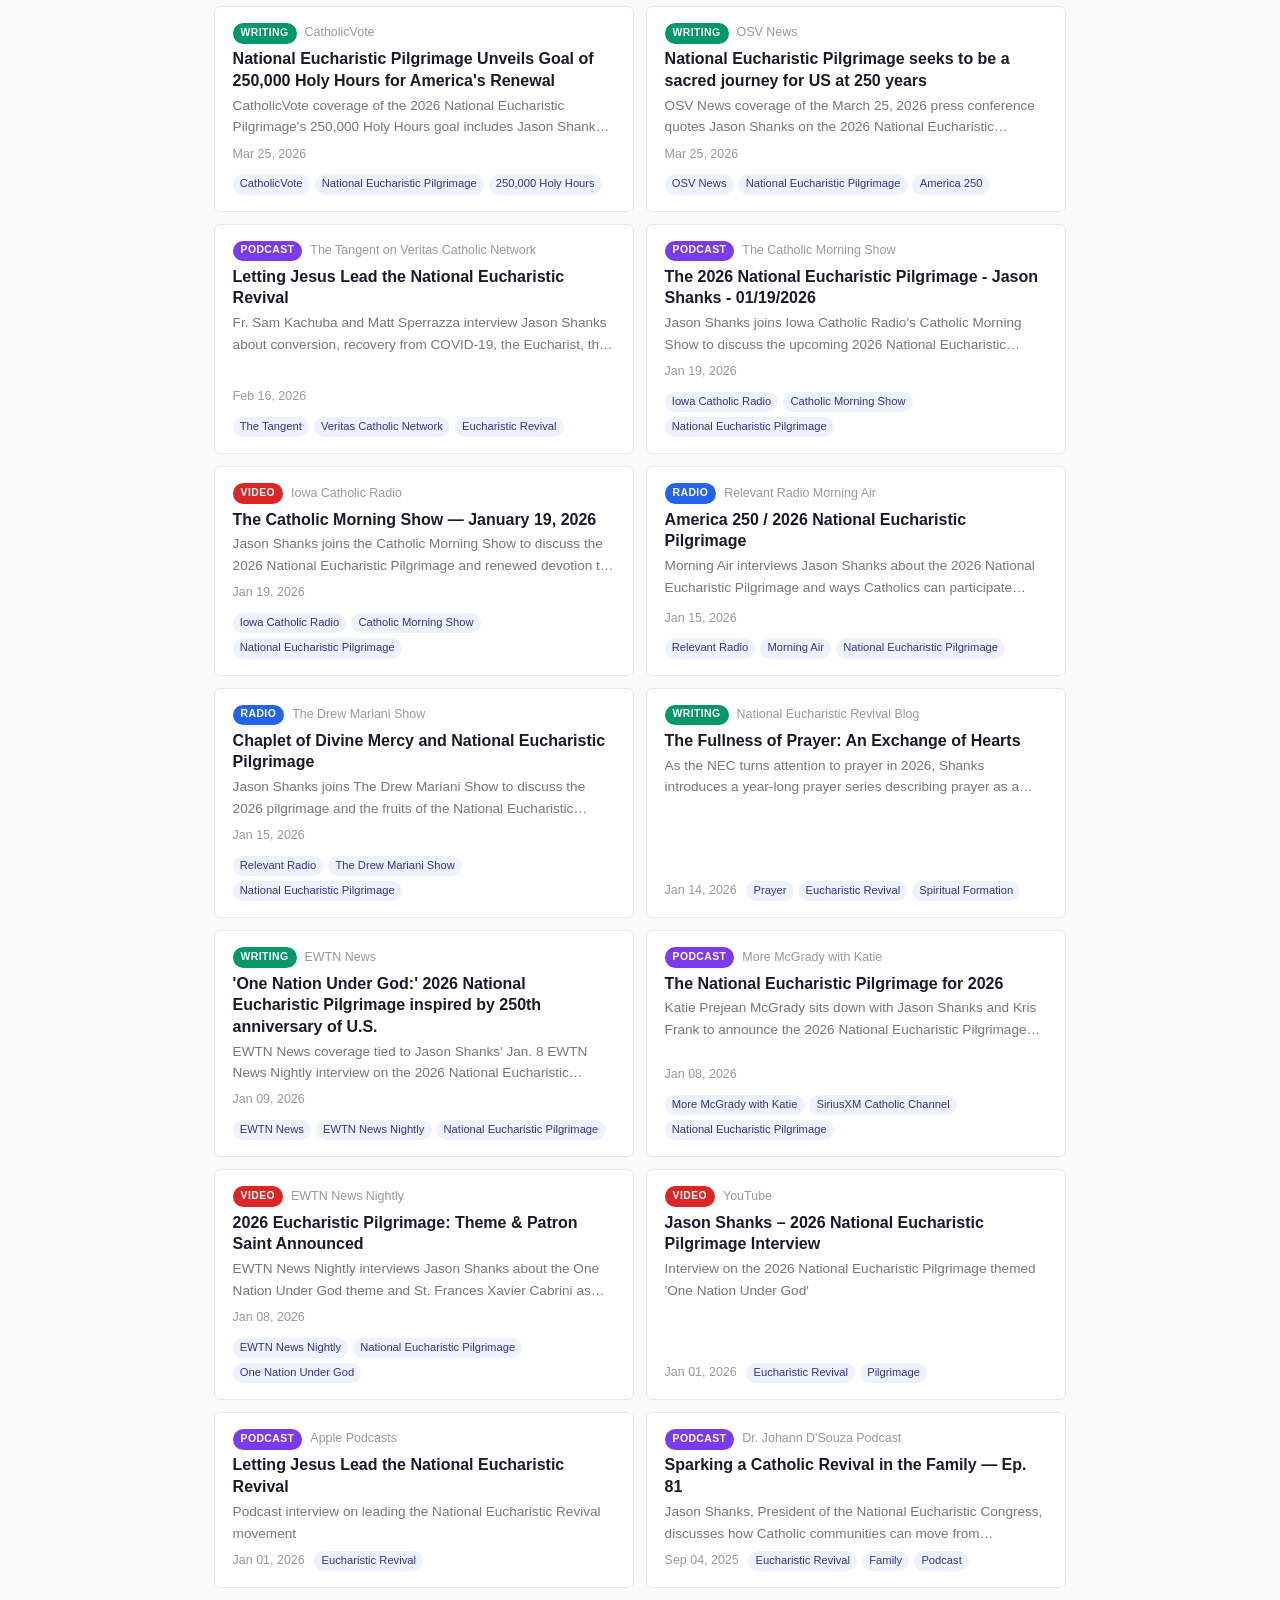
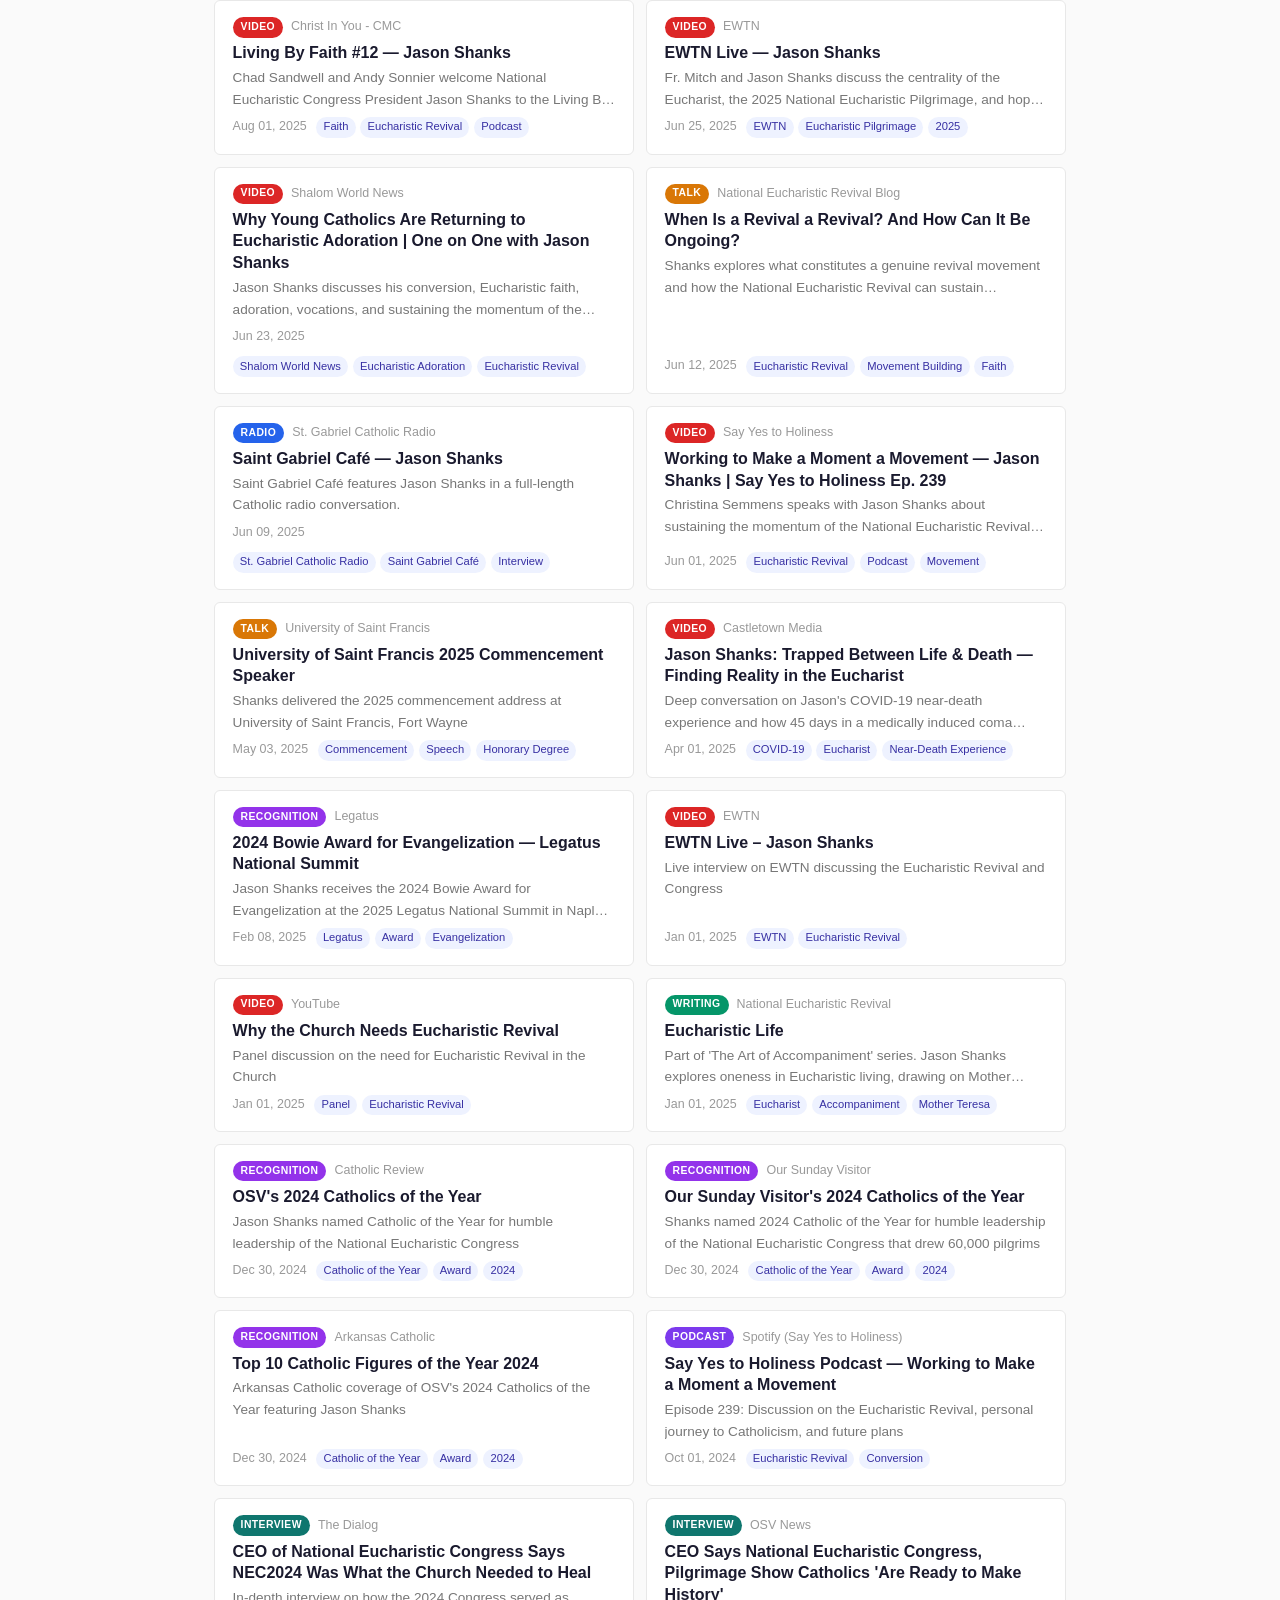
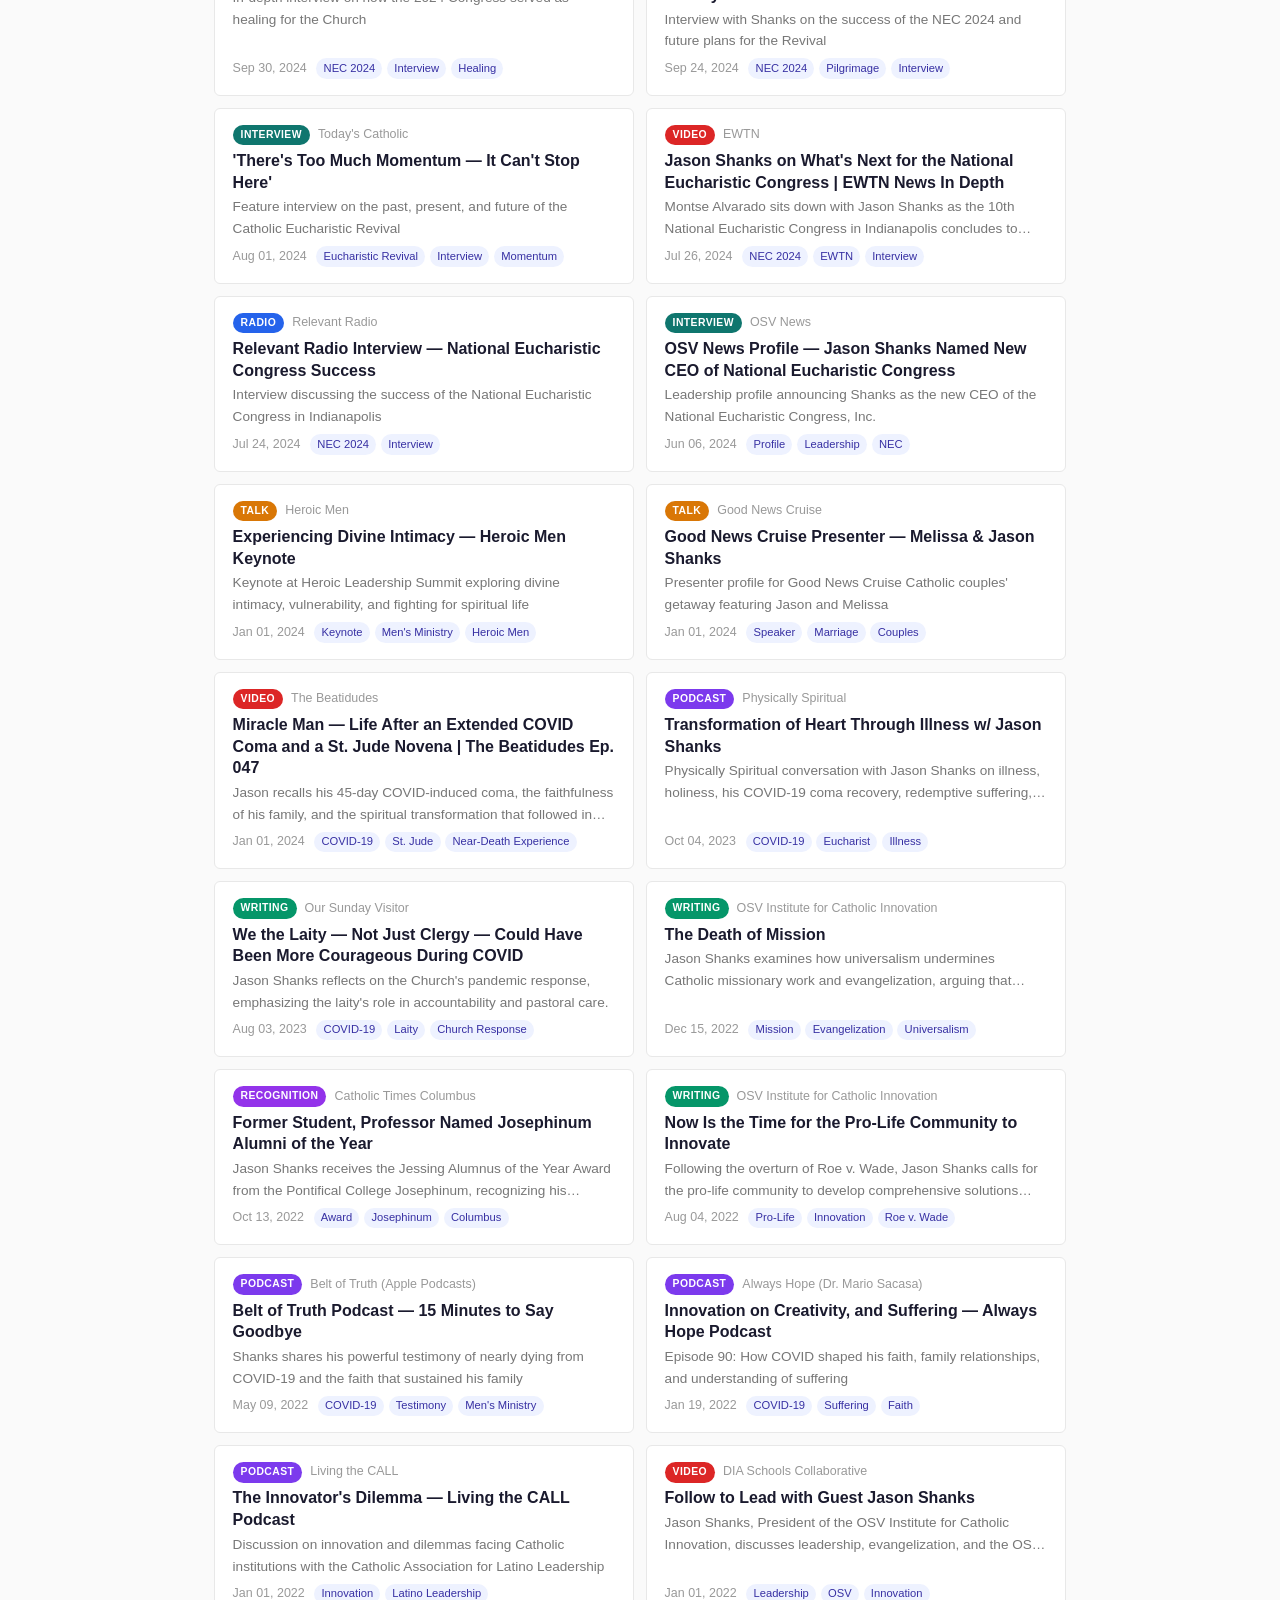
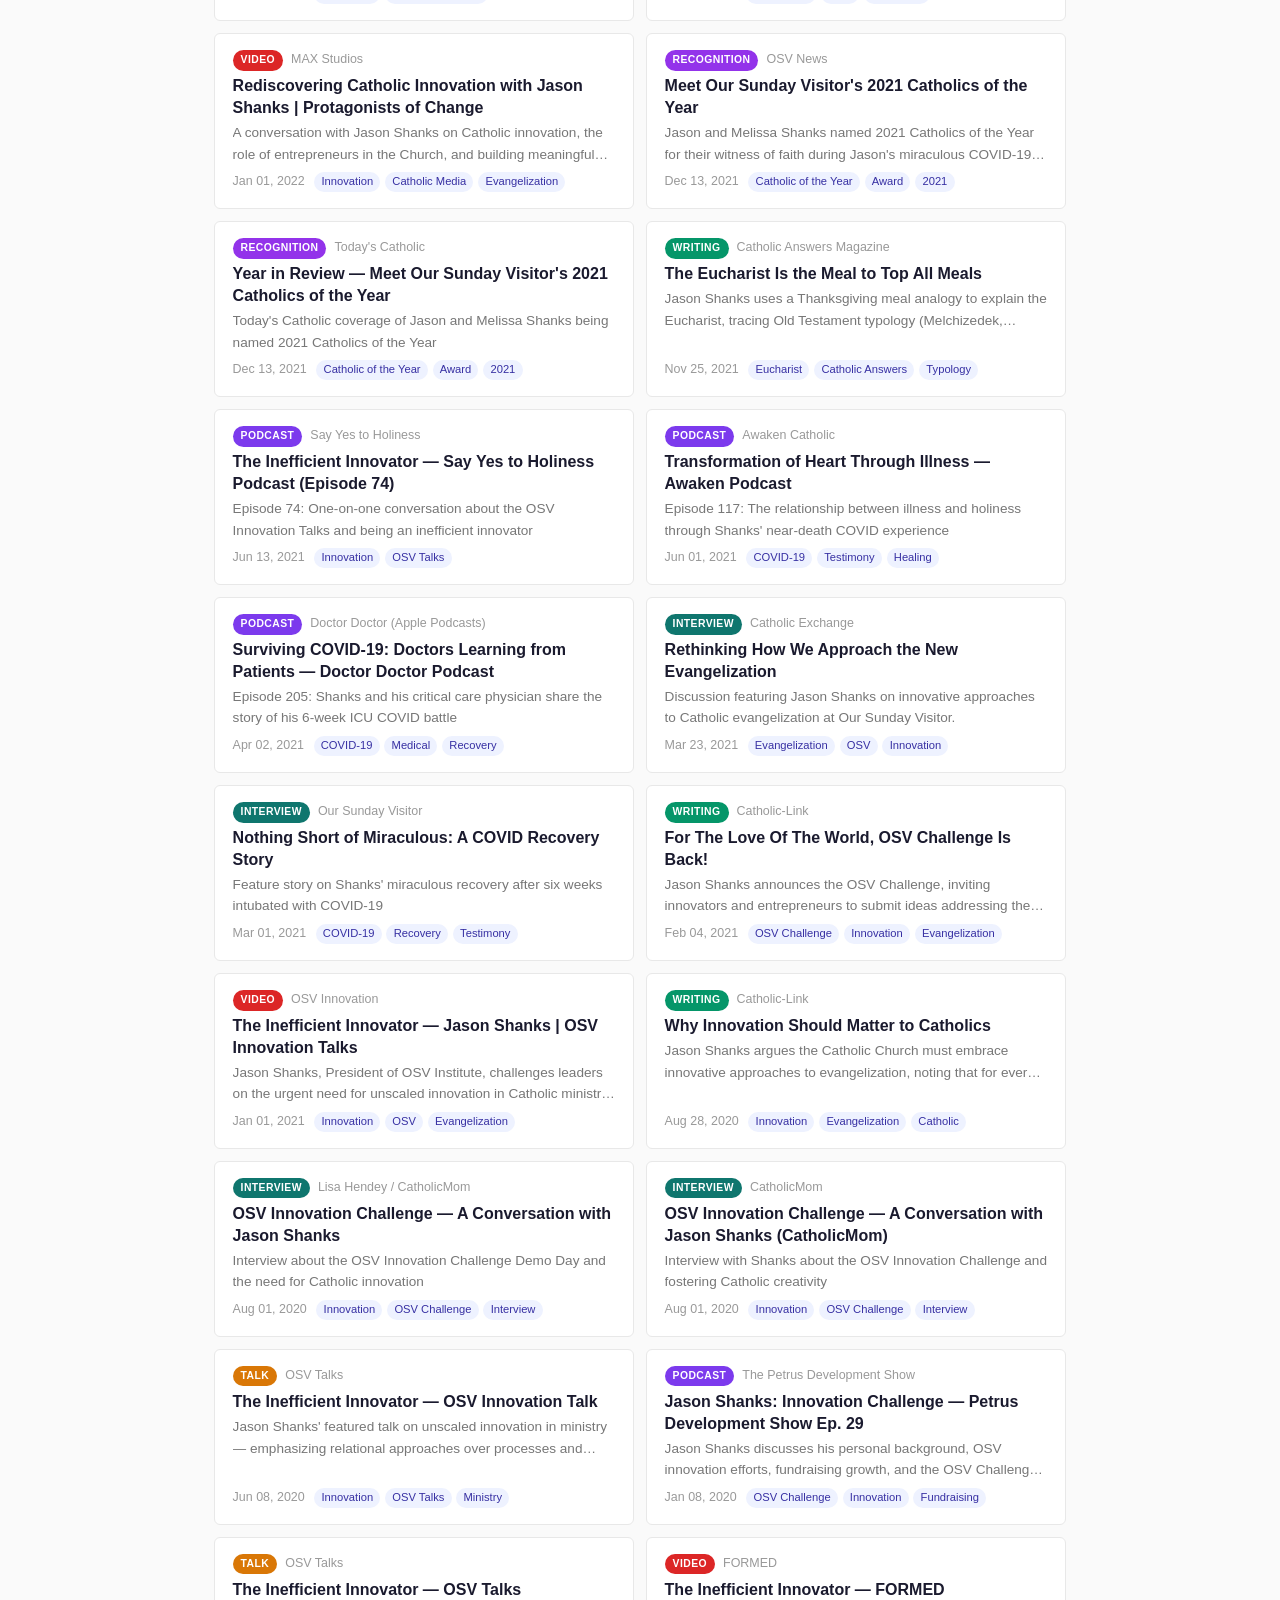
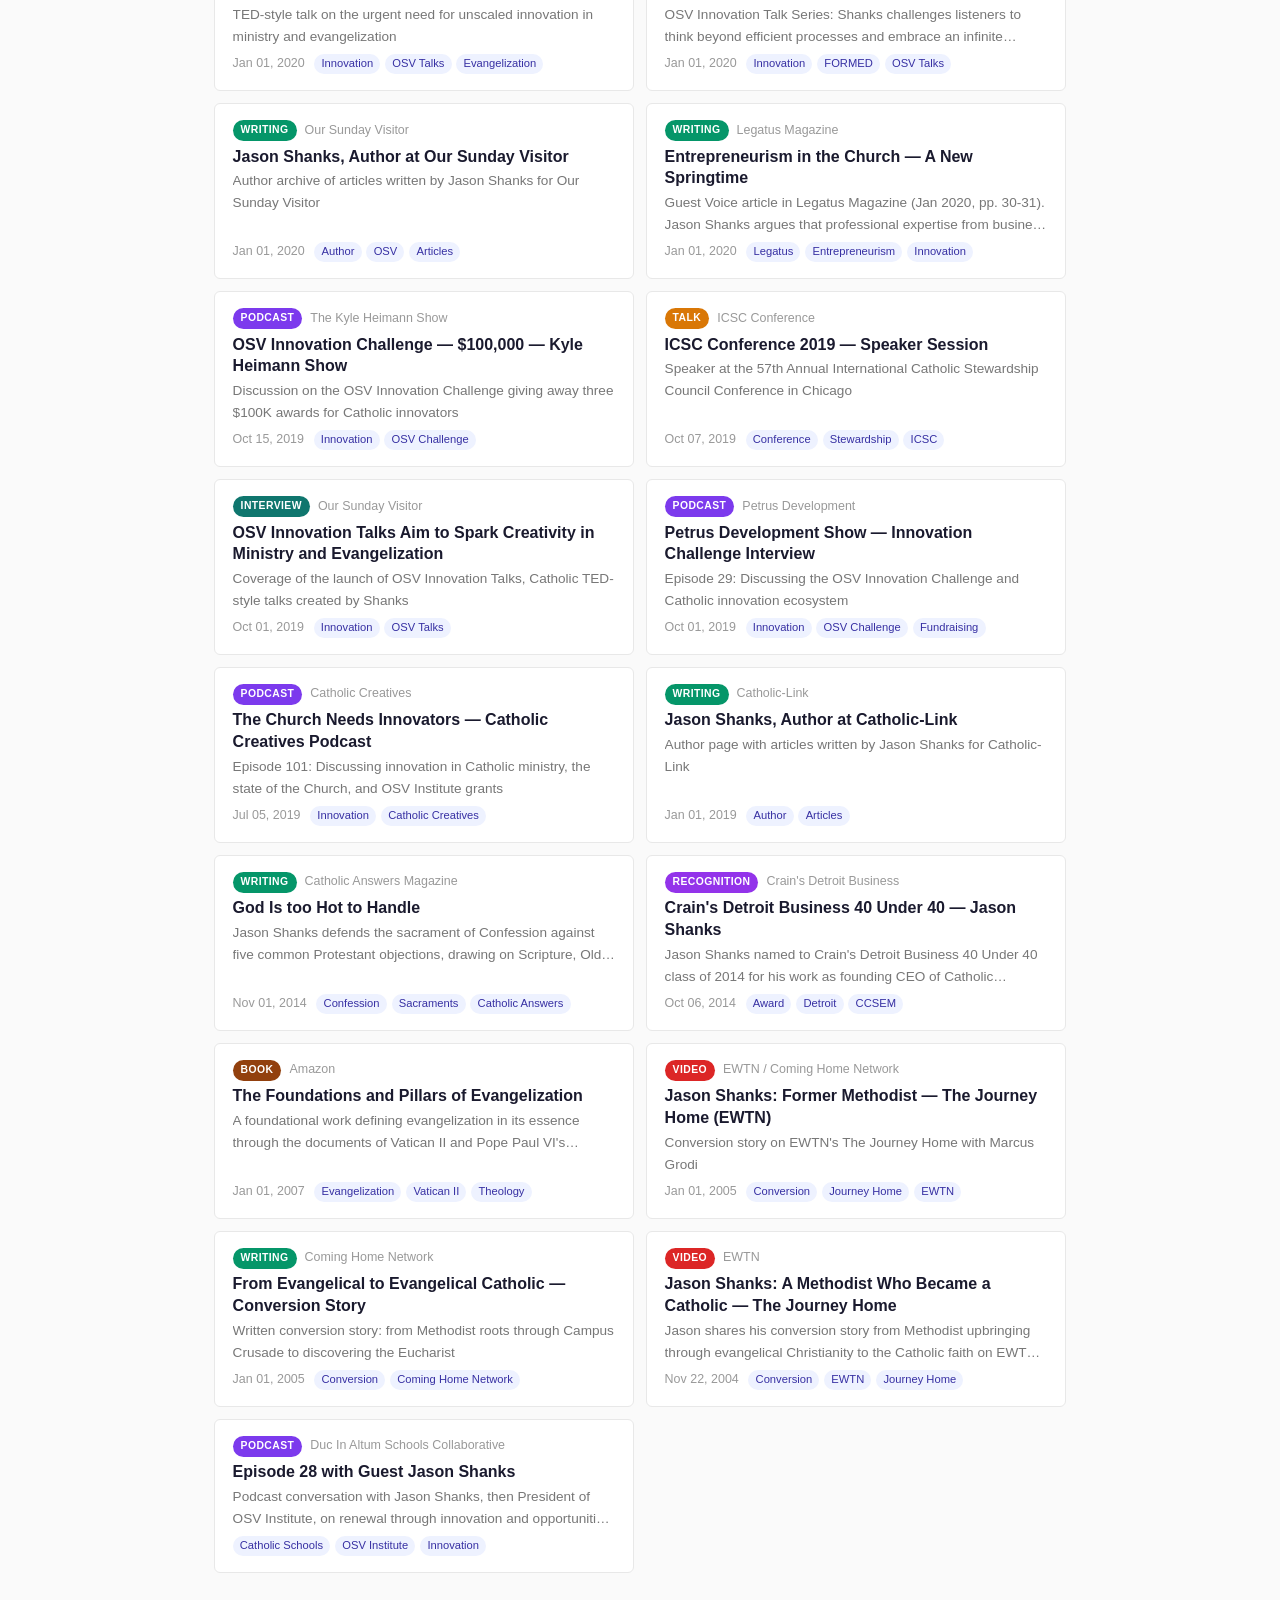
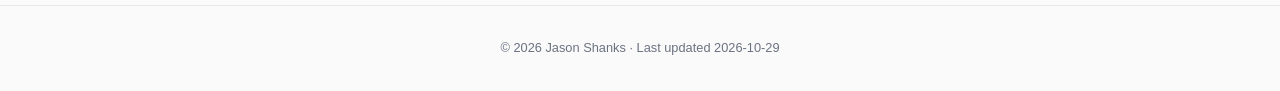
==== commit d9ae158c: "Classify Dallas keynote coverage as Talk" ====
--- a/public/index.html
+++ b/public/index.html
@@ -146,8 +146,8 @@
       <button class="jml-fbtn" data-cat="Video">Video <span class="jml-fcount">(22)</span></button>
       <button class="jml-fbtn" data-cat="Podcast">Podcast <span class="jml-fcount">(18)</span></button>
       <button class="jml-fbtn" data-cat="Radio">Radio <span class="jml-fcount">(10)</span></button>
-      <button class="jml-fbtn" data-cat="Writing">Writing <span class="jml-fcount">(32)</span></button>
-      <button class="jml-fbtn" data-cat="Talk">Talk <span class="jml-fcount">(11)</span></button>
+      <button class="jml-fbtn" data-cat="Writing">Writing <span class="jml-fcount">(31)</span></button>
+      <button class="jml-fbtn" data-cat="Talk">Talk <span class="jml-fcount">(12)</span></button>
       <button class="jml-fbtn" data-cat="Book">Book <span class="jml-fcount">(1)</span></button>
       <button class="jml-fbtn" data-cat="Interview">Interview <span class="jml-fcount">(11)</span></button>
       <button class="jml-fbtn" data-cat="Recognition">Recognition <span class="jml-fcount">(8)</span></button>
@@ -218,9 +218,9 @@
 
     <h2 class="jml-section-title">Browse All</h2>
     <main class="jml-grid" id="jml-grid">
-<a href="https://texascatholic.com/parish-leaders-gather-to-grow-in-faith-strengthen-ministry/" target="_blank" rel="noopener noreferrer" class="jml-card" data-category="Writing">
-  <div class="jml-card-top">
-    <span class="jml-badge jml-badge-Writing">Writing</span>
+<a href="https://texascatholic.com/parish-leaders-gather-to-grow-in-faith-strengthen-ministry/" target="_blank" rel="noopener noreferrer" class="jml-card" data-category="Talk">
+  <div class="jml-card-top">
+    <span class="jml-badge jml-badge-Talk">Talk</span>
     <span class="jml-source">The Texas Catholic</span>
   </div>
   <div class="jml-title">Parish leaders gather to grow in faith, strengthen ministry</div>
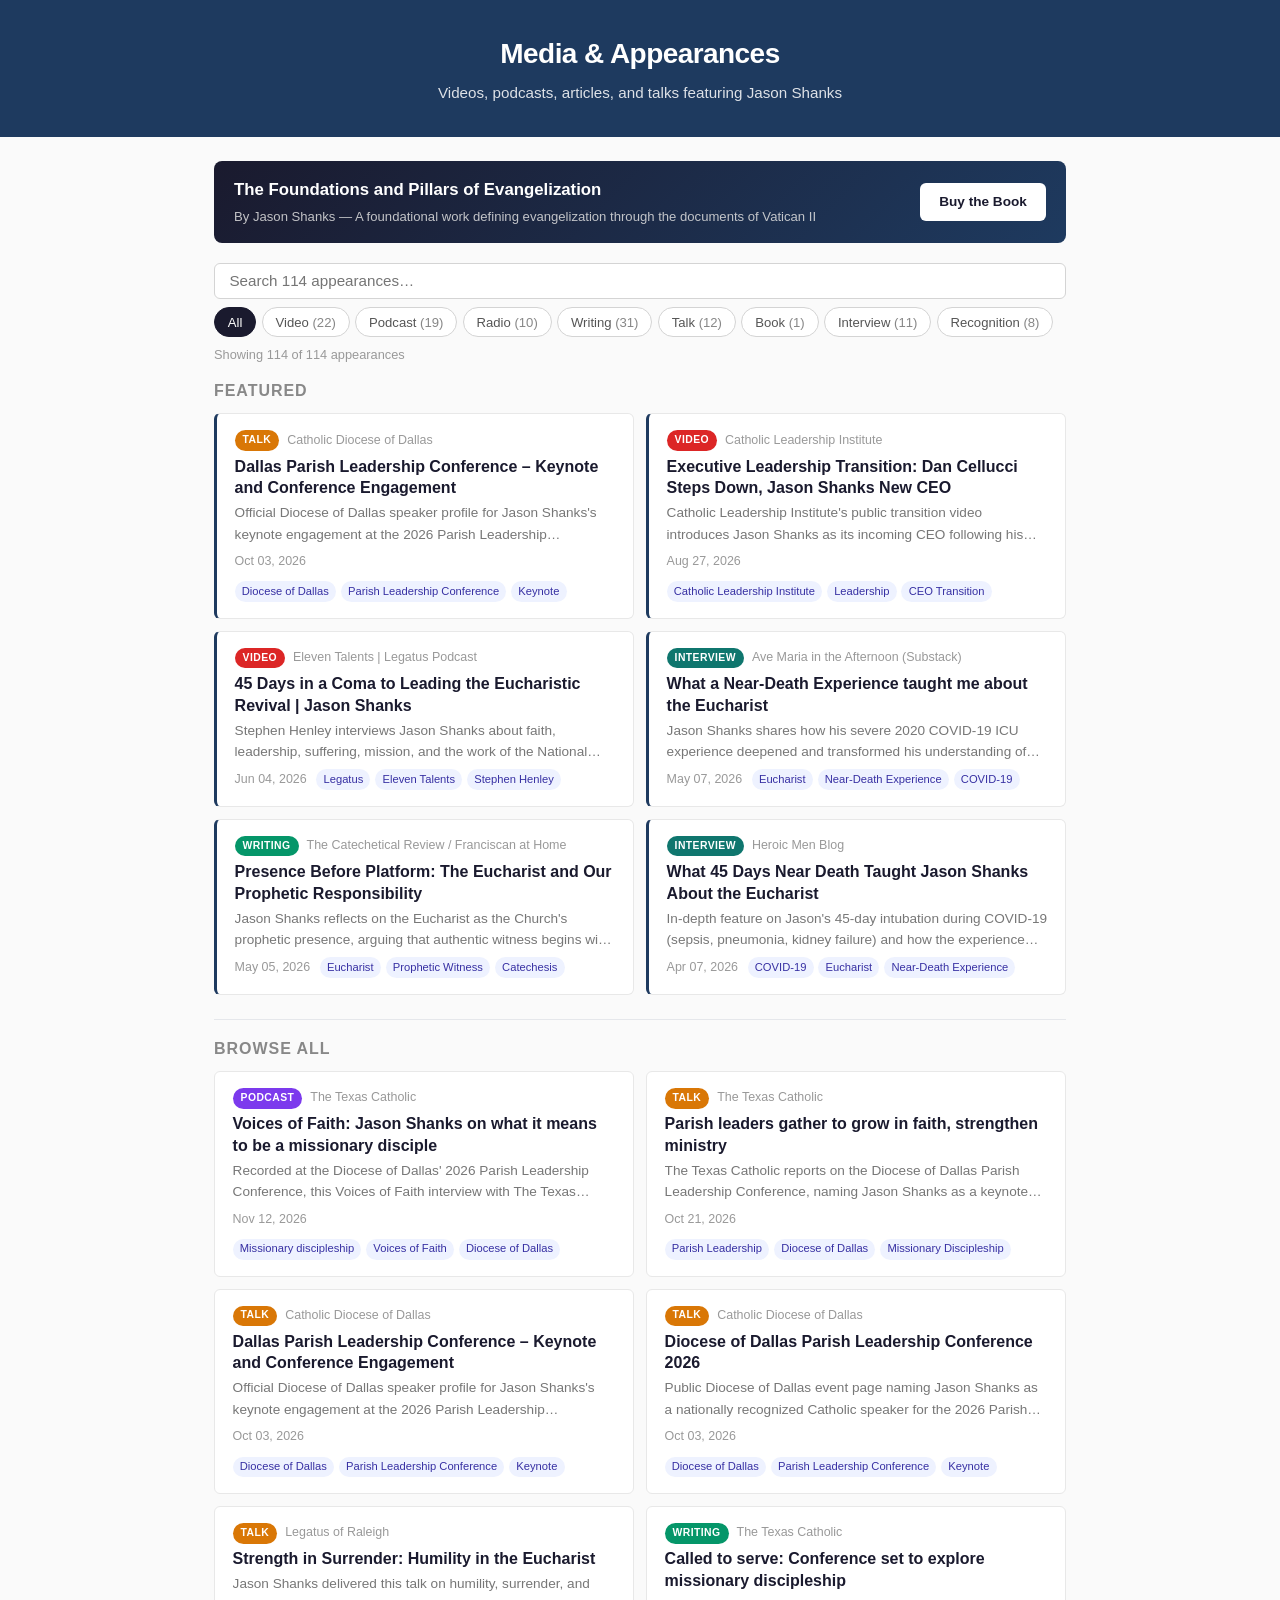
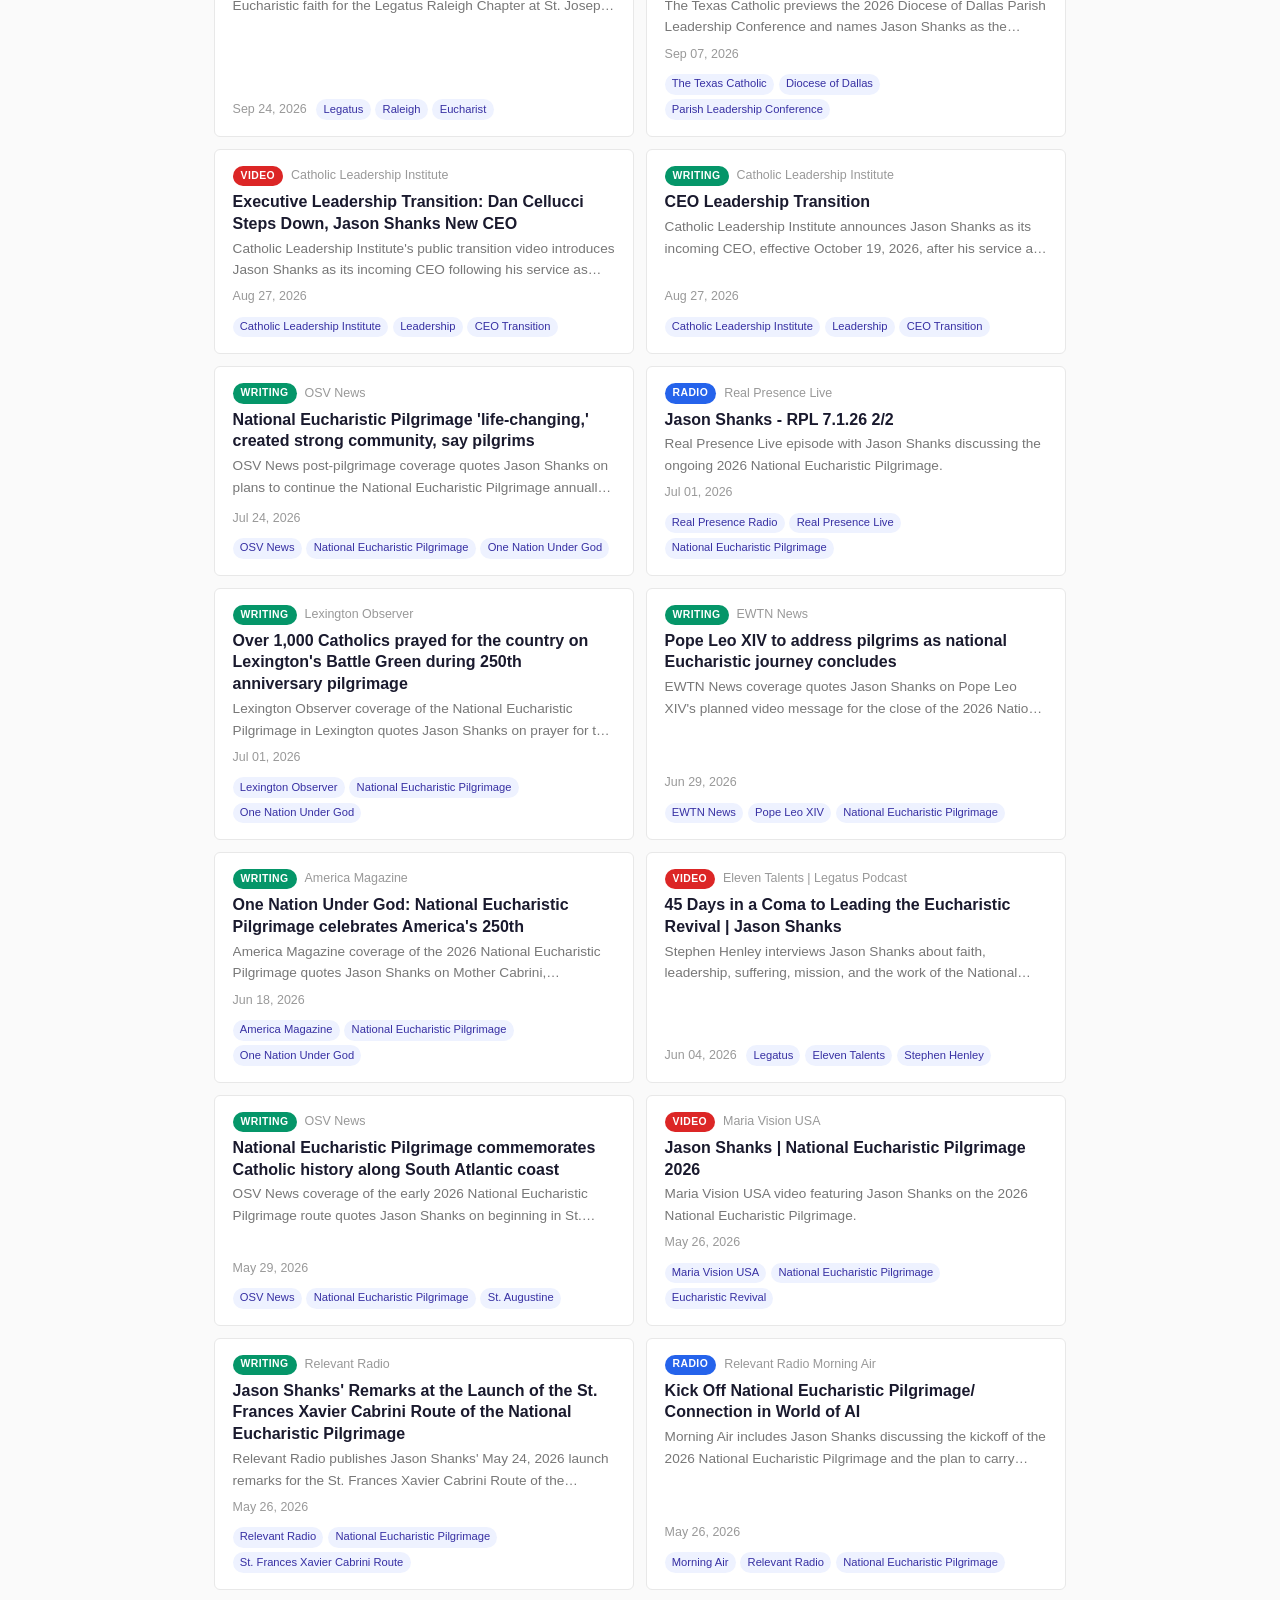
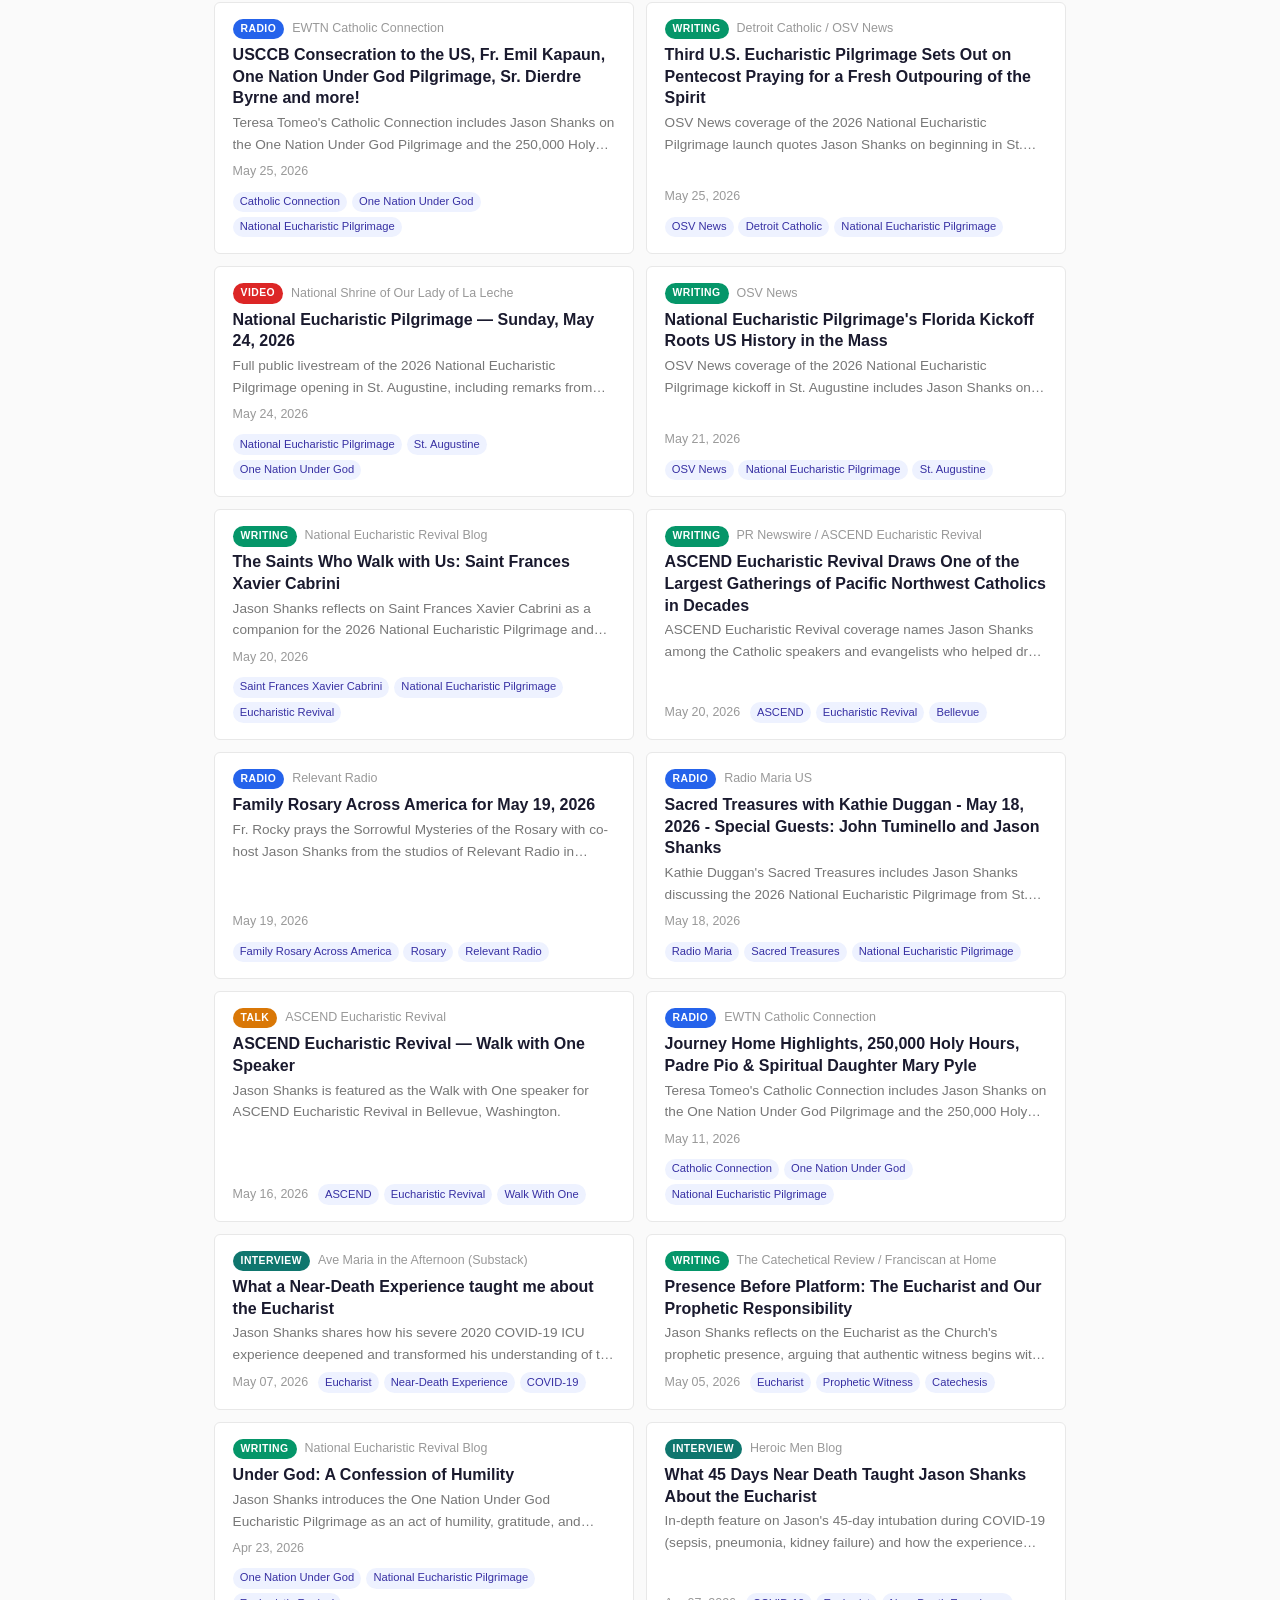
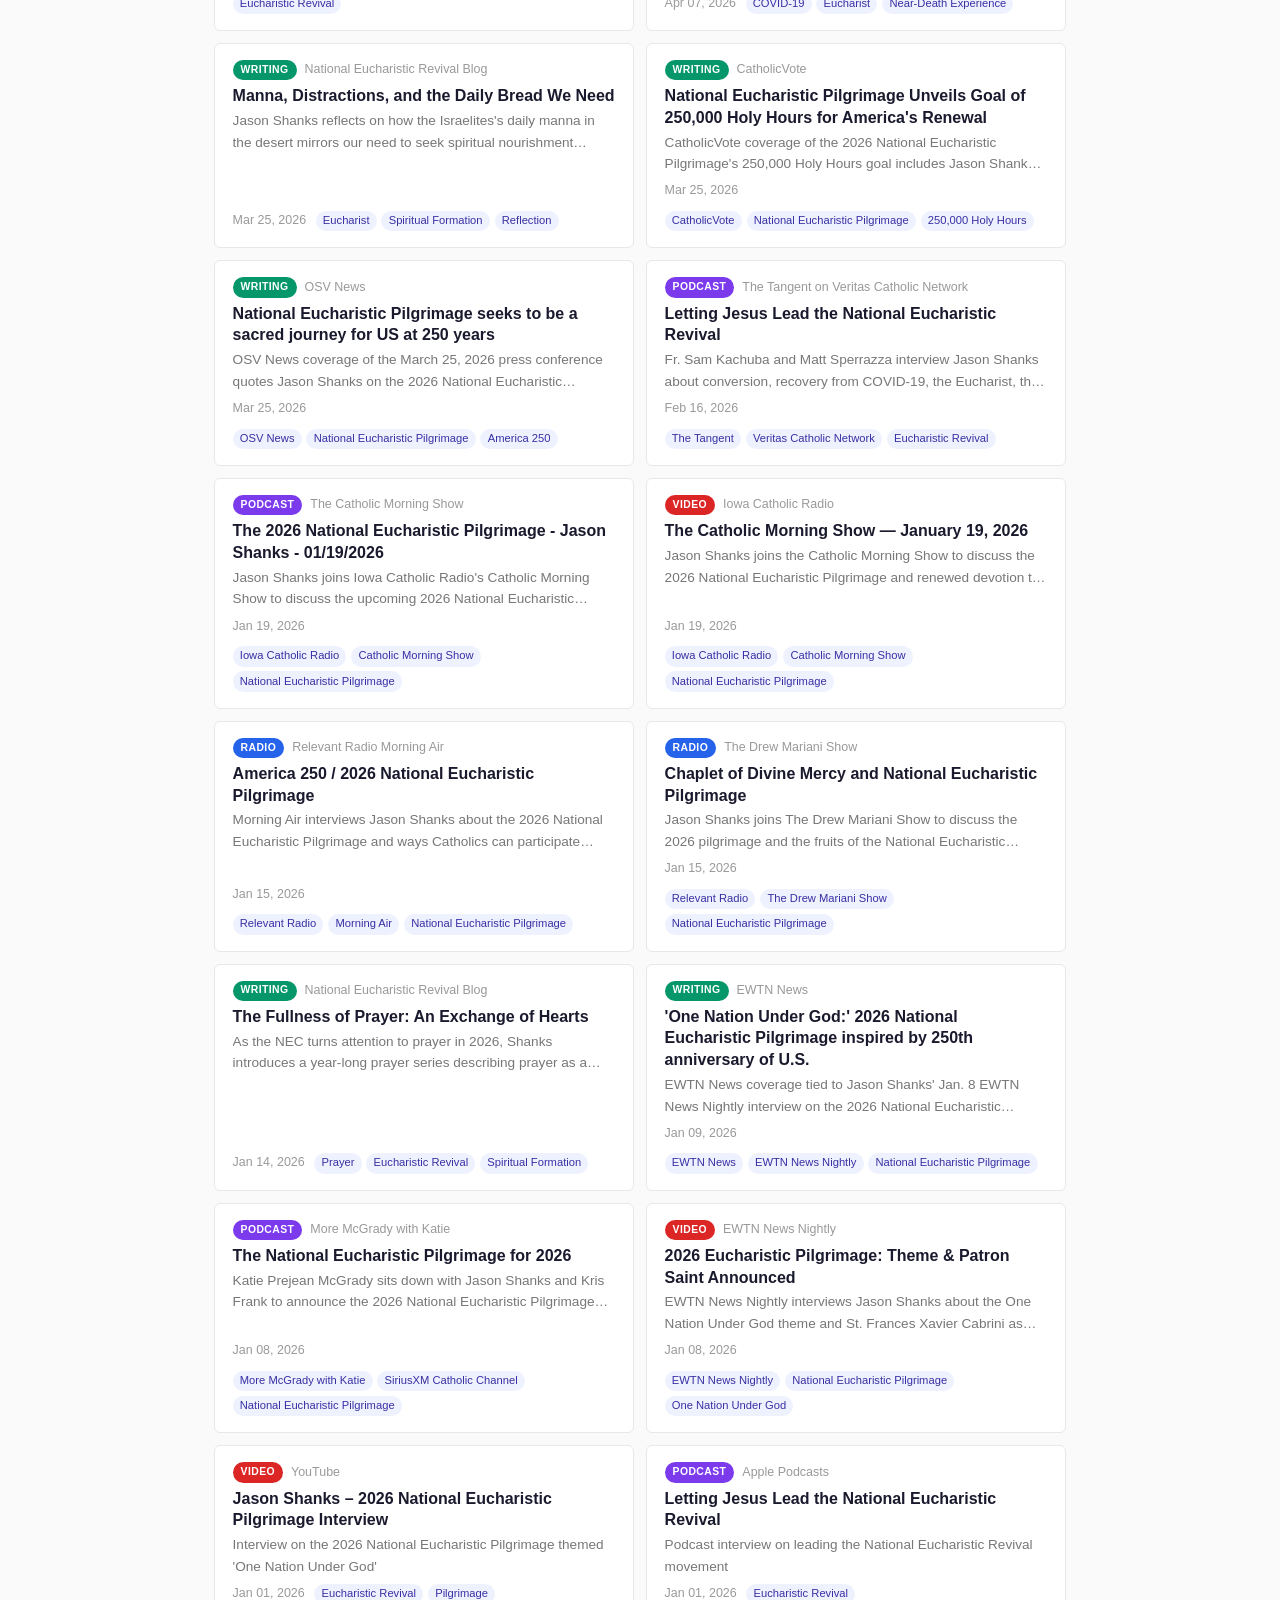
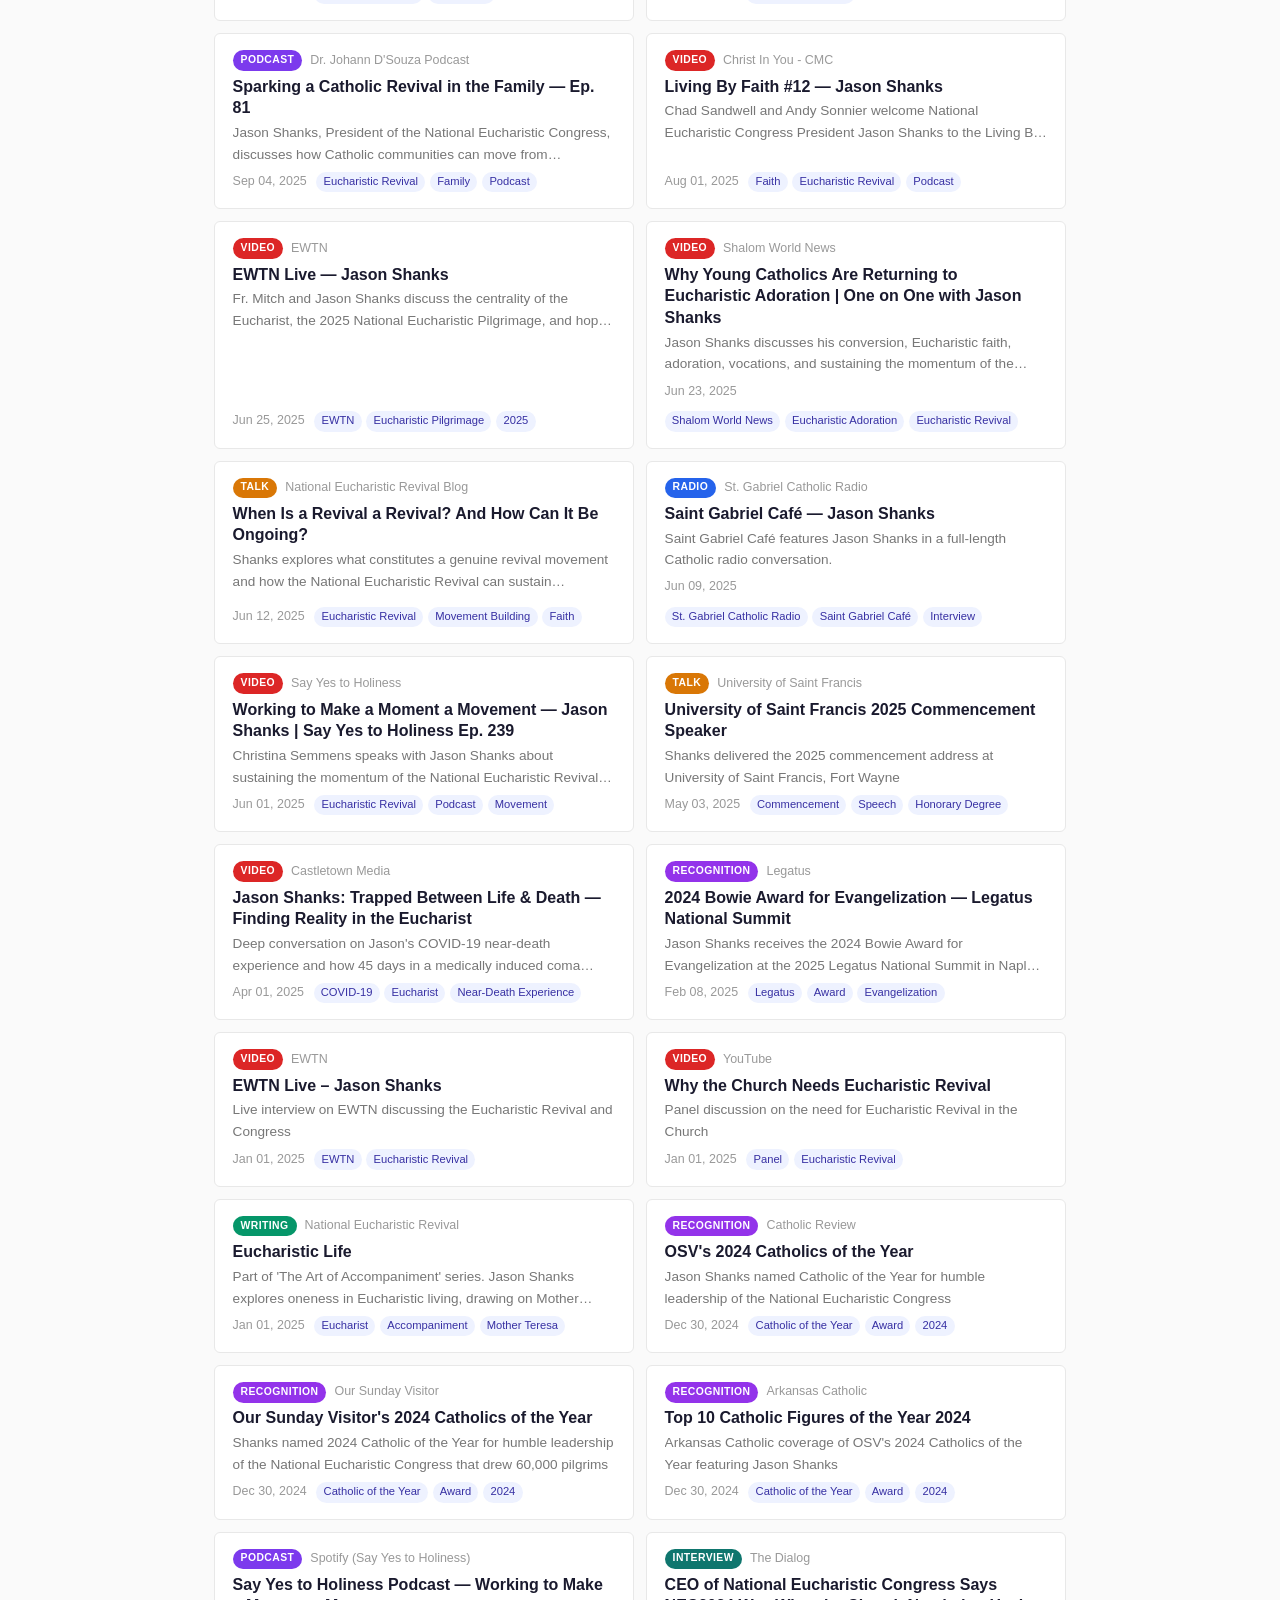
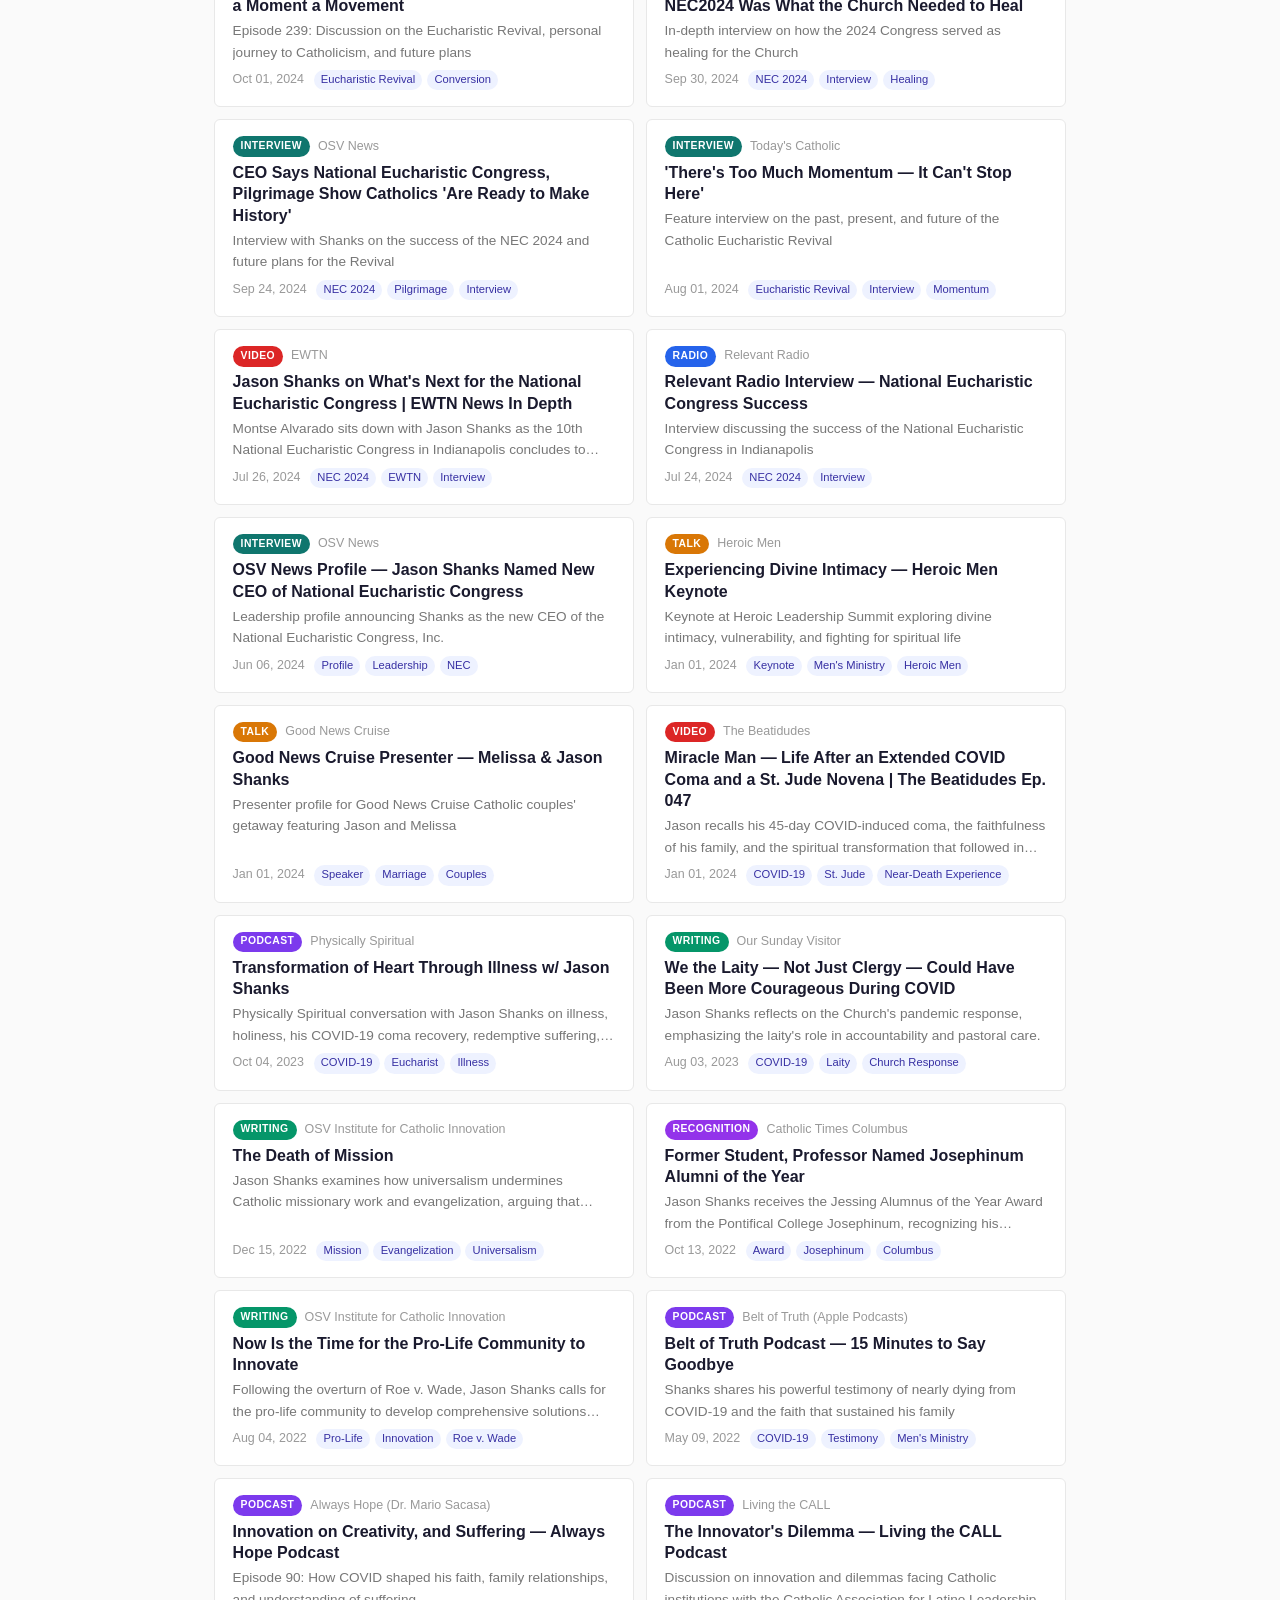
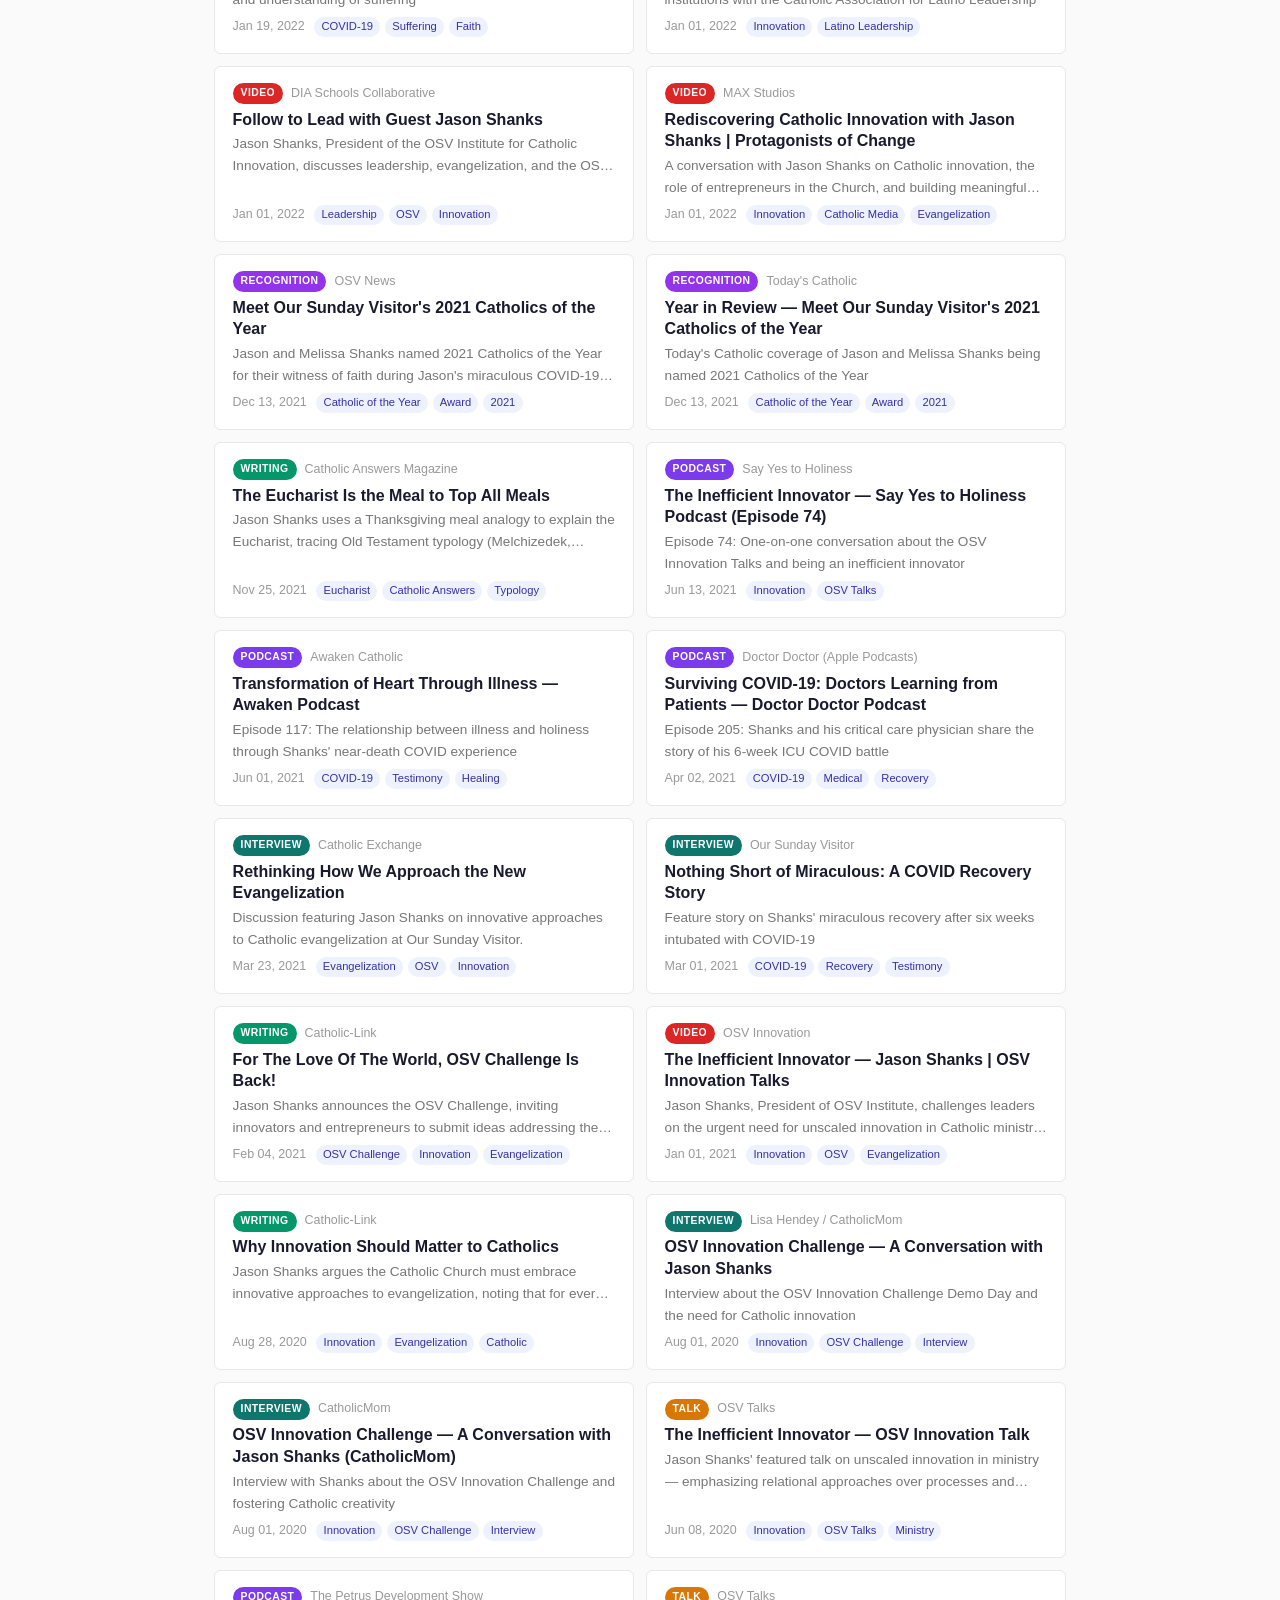
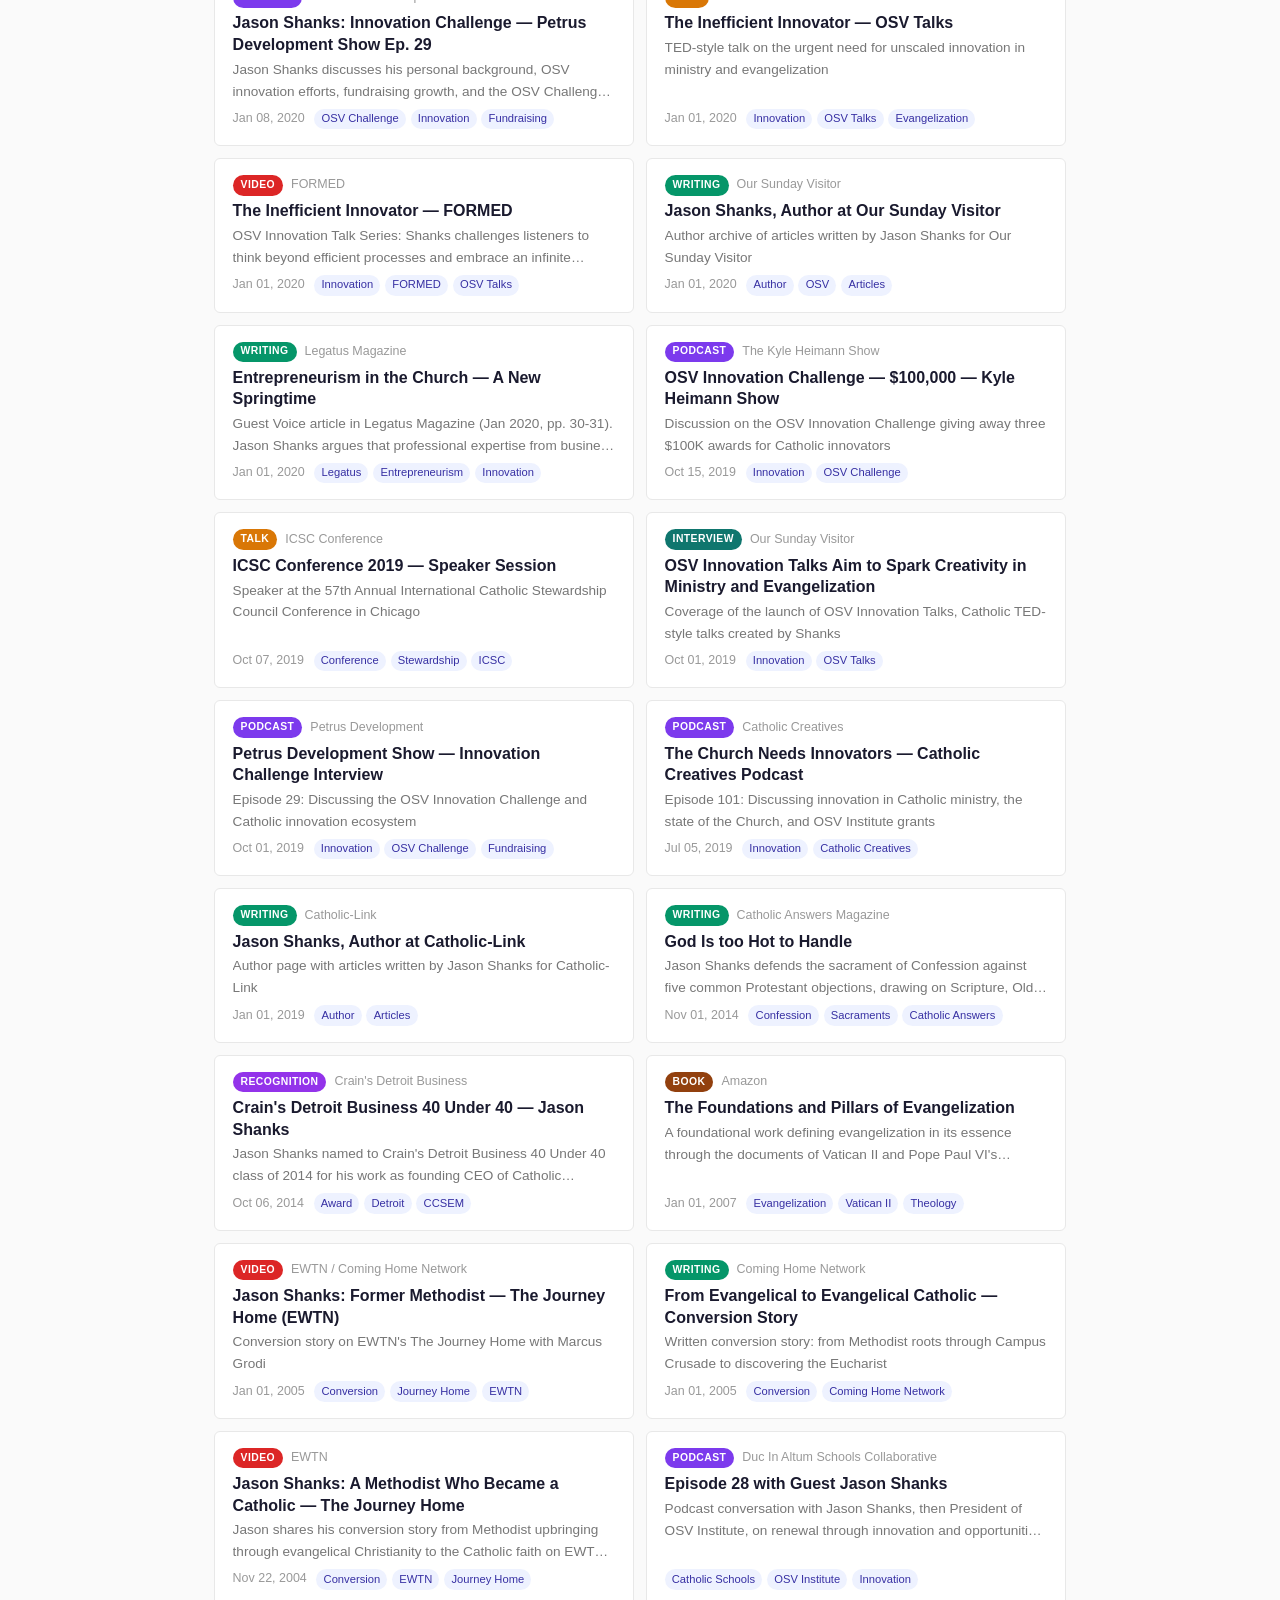
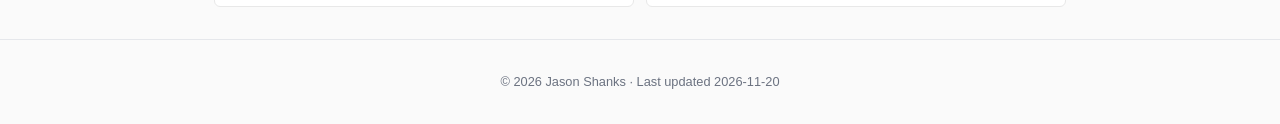
==== commit 104178df: "Add Texas Catholic Voices of Faith podcast" ====
--- a/public/index.html
+++ b/public/index.html
@@ -4,9 +4,9 @@
   <meta charset="UTF-8">
   <meta name="viewport" content="width=device-width, initial-scale=1.0">
   <title>Media &amp; Appearances — Jason Shanks</title>
-  <meta name="description" content="A living library of 113 media appearances by Jason Shanks — videos, podcasts, radio interviews, articles, and conference talks.">
+  <meta name="description" content="A living library of 114 media appearances by Jason Shanks — videos, podcasts, radio interviews, articles, and conference talks.">
   <meta property="og:title" content="Jason Shanks — Media &amp; Appearances">
-  <meta property="og:description" content="113 videos, podcasts, articles, and talks by and featuring Jason Shanks.">
+  <meta property="og:description" content="114 videos, podcasts, articles, and talks by and featuring Jason Shanks.">
   <meta property="og:type" content="website">
   <link rel="canonical" href="https://jason-shanks-media.netlify.app/">
   <style>
@@ -139,12 +139,12 @@
 
     <div class="jml-controls">
       <input type="search" class="jml-search" id="jml-search"
-             placeholder="Search 113 appearances…"
+             placeholder="Search 114 appearances…"
              aria-label="Search media library">
       <div class="jml-filters" id="jml-filters" role="group" aria-label="Filter by category">
       <button class="jml-fbtn active" data-cat="All">All</button>
       <button class="jml-fbtn" data-cat="Video">Video <span class="jml-fcount">(22)</span></button>
-      <button class="jml-fbtn" data-cat="Podcast">Podcast <span class="jml-fcount">(18)</span></button>
+      <button class="jml-fbtn" data-cat="Podcast">Podcast <span class="jml-fcount">(19)</span></button>
       <button class="jml-fbtn" data-cat="Radio">Radio <span class="jml-fcount">(10)</span></button>
       <button class="jml-fbtn" data-cat="Writing">Writing <span class="jml-fcount">(31)</span></button>
       <button class="jml-fbtn" data-cat="Talk">Talk <span class="jml-fcount">(12)</span></button>
@@ -154,7 +154,7 @@
 
       </div>
     </div>
-    <div class="jml-stats" id="jml-stats" aria-live="polite">Showing 113 of 113 appearances</div>
+    <div class="jml-stats" id="jml-stats" aria-live="polite">Showing 114 of 114 appearances</div>
 
     <h2 class="jml-section-title">Featured</h2>
     <div class="jml-featured-grid">
@@ -218,6 +218,15 @@
 
     <h2 class="jml-section-title">Browse All</h2>
     <main class="jml-grid" id="jml-grid">
+<a href="https://creators.spotify.com/pod/profile/texascatholic/episodes/Voices-of-Faith-Jason-Shanks-on-what-it-means-to-be-a-missionary-disciple-e3s93ph" target="_blank" rel="noopener noreferrer" class="jml-card" data-category="Podcast">
+  <div class="jml-card-top">
+    <span class="jml-badge jml-badge-Podcast">Podcast</span>
+    <span class="jml-source">The Texas Catholic</span>
+  </div>
+  <div class="jml-title">Voices of Faith: Jason Shanks on what it means to be a missionary disciple</div>
+  <div class="jml-desc">Recorded at the Diocese of Dallas&#x27; 2026 Parish Leadership Conference, this Voices of Faith interview with The Texas Catholic explores what it means to be a missionary disciple.</div>
+  <div class="jml-meta"><span class="jml-date">Nov 12, 2026</span><div class="jml-tags"><span class="jml-tag">Missionary discipleship</span><span class="jml-tag">Voices of Faith</span><span class="jml-tag">Diocese of Dallas</span></div></div>
+</a>
 <a href="https://texascatholic.com/parish-leaders-gather-to-grow-in-faith-strengthen-ministry/" target="_blank" rel="noopener noreferrer" class="jml-card" data-category="Talk">
   <div class="jml-card-top">
     <span class="jml-badge jml-badge-Talk">Talk</span>
@@ -1240,7 +1249,7 @@
   </div>
 
   <footer class="jml-footer">
-    <p>&copy; 2026 Jason Shanks &middot; Last updated 2026-10-29</p>
+    <p>&copy; 2026 Jason Shanks &middot; Last updated 2026-11-20</p>
   </footer>
 
   <script>
